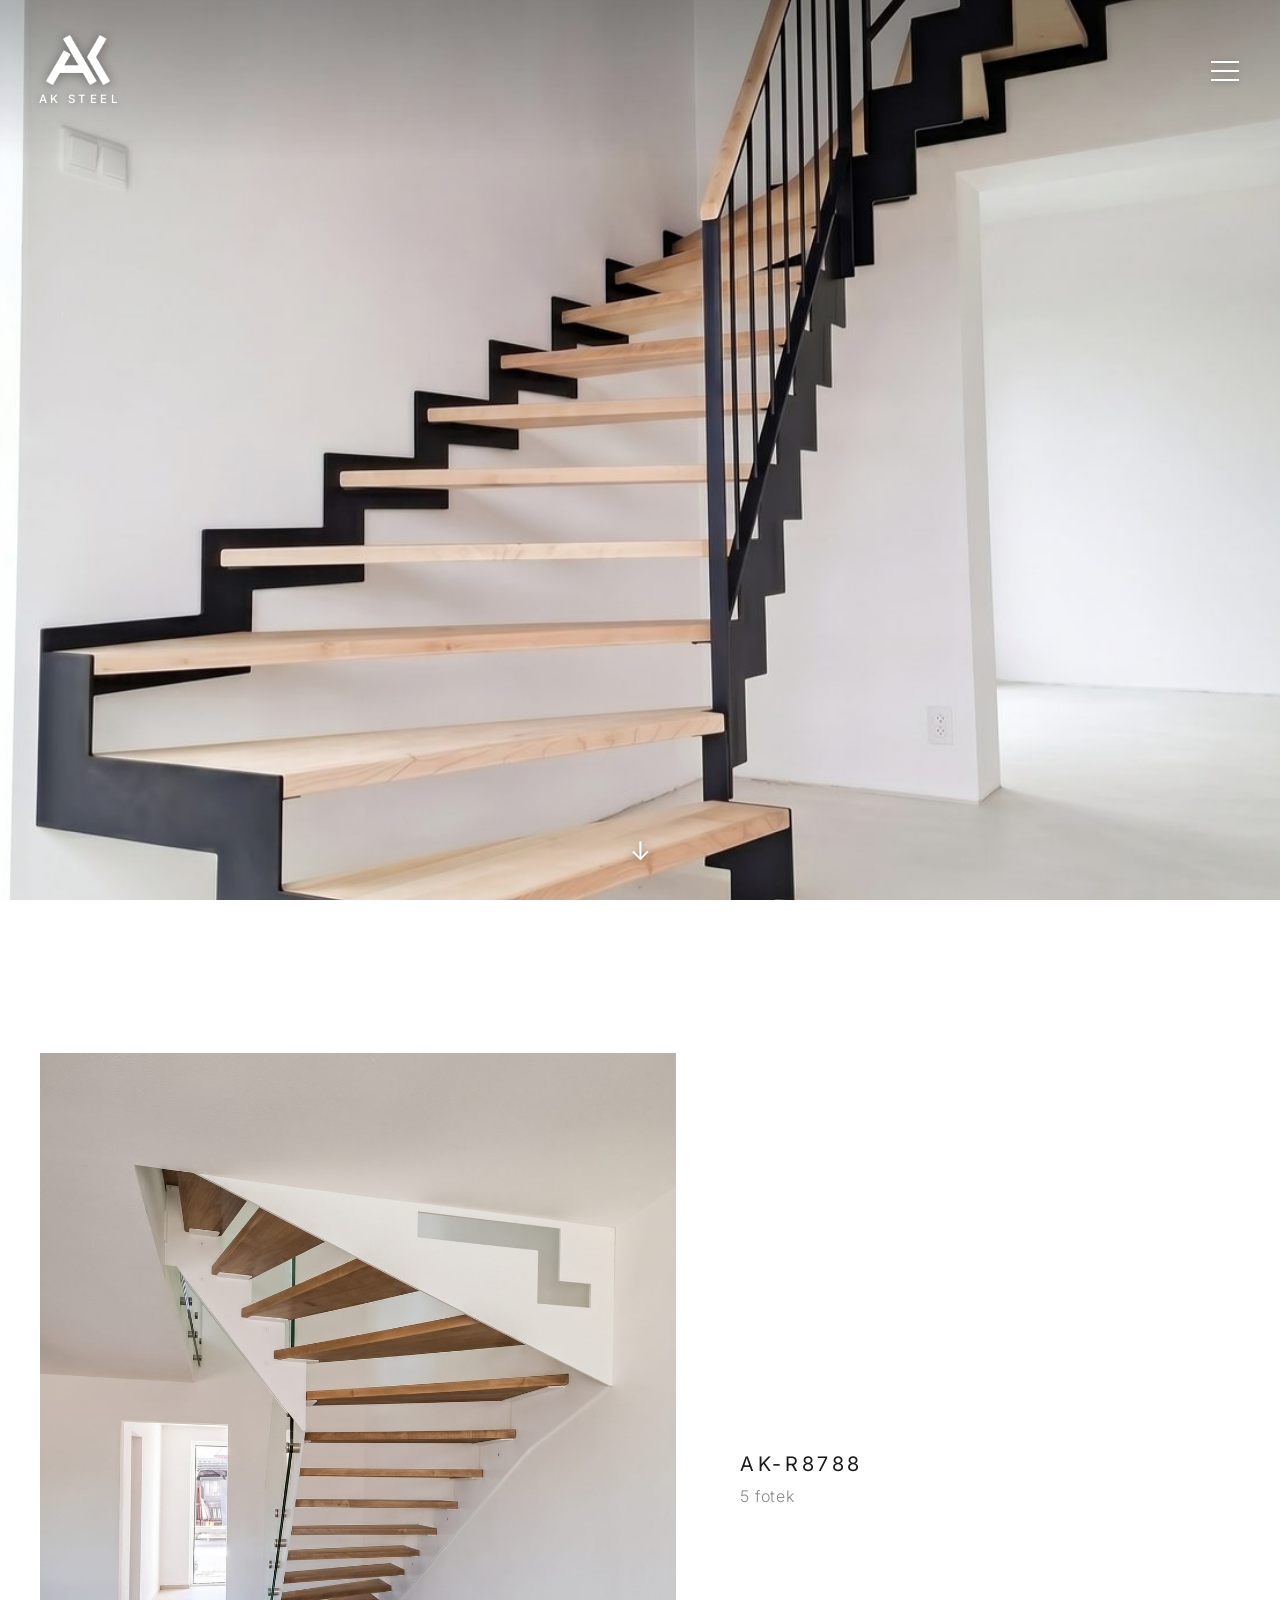
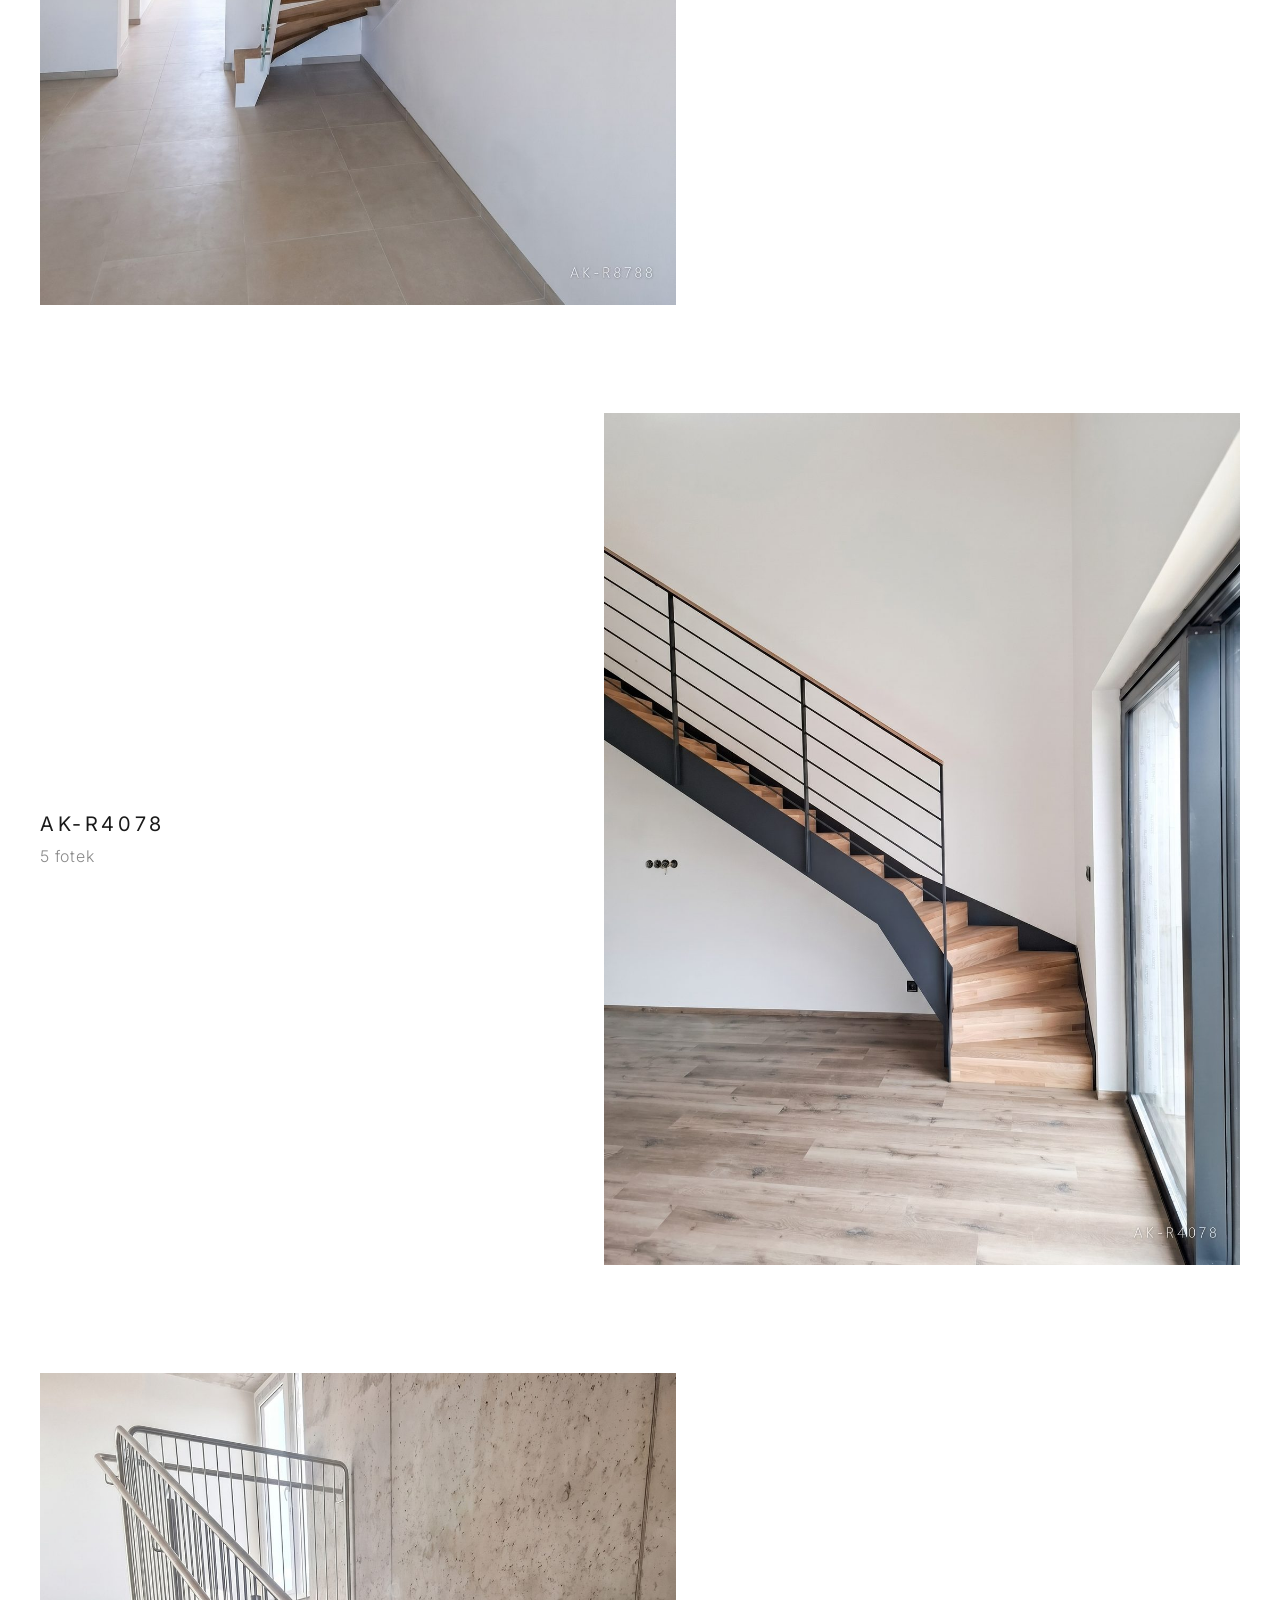
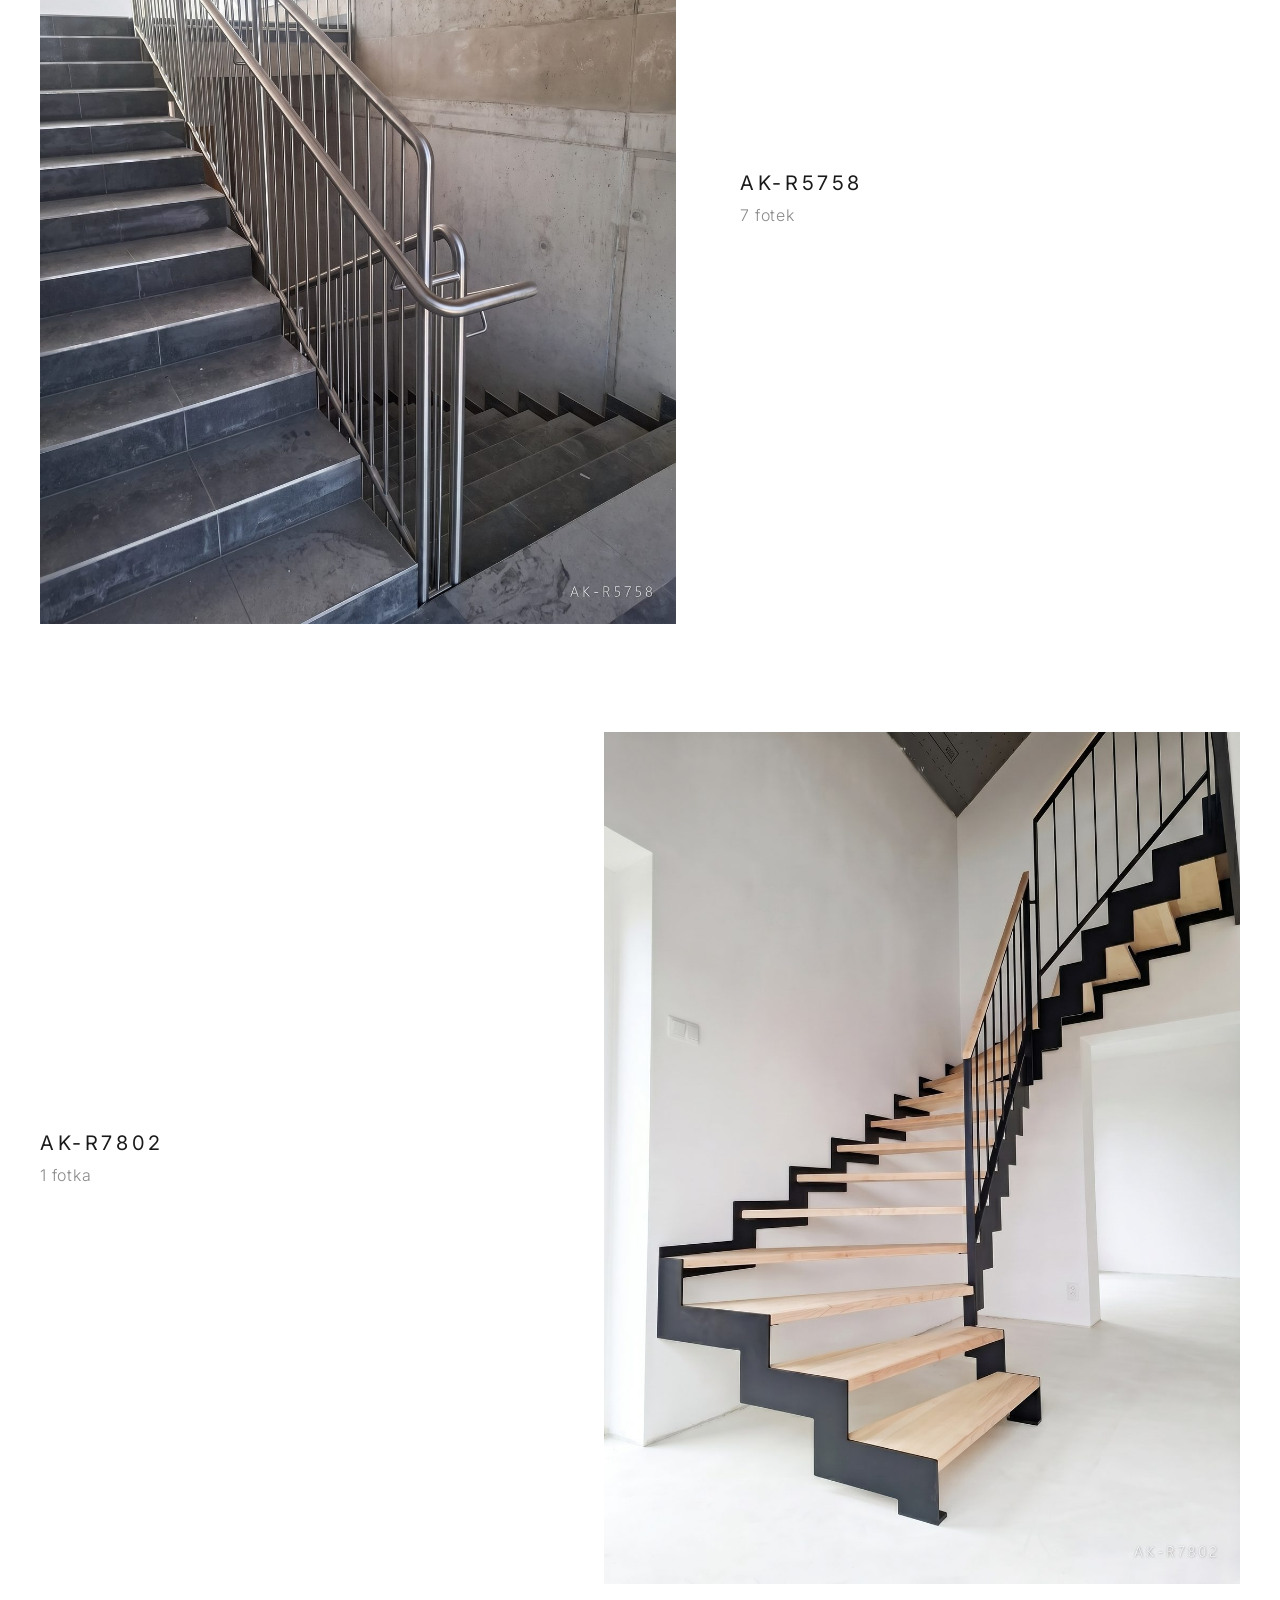
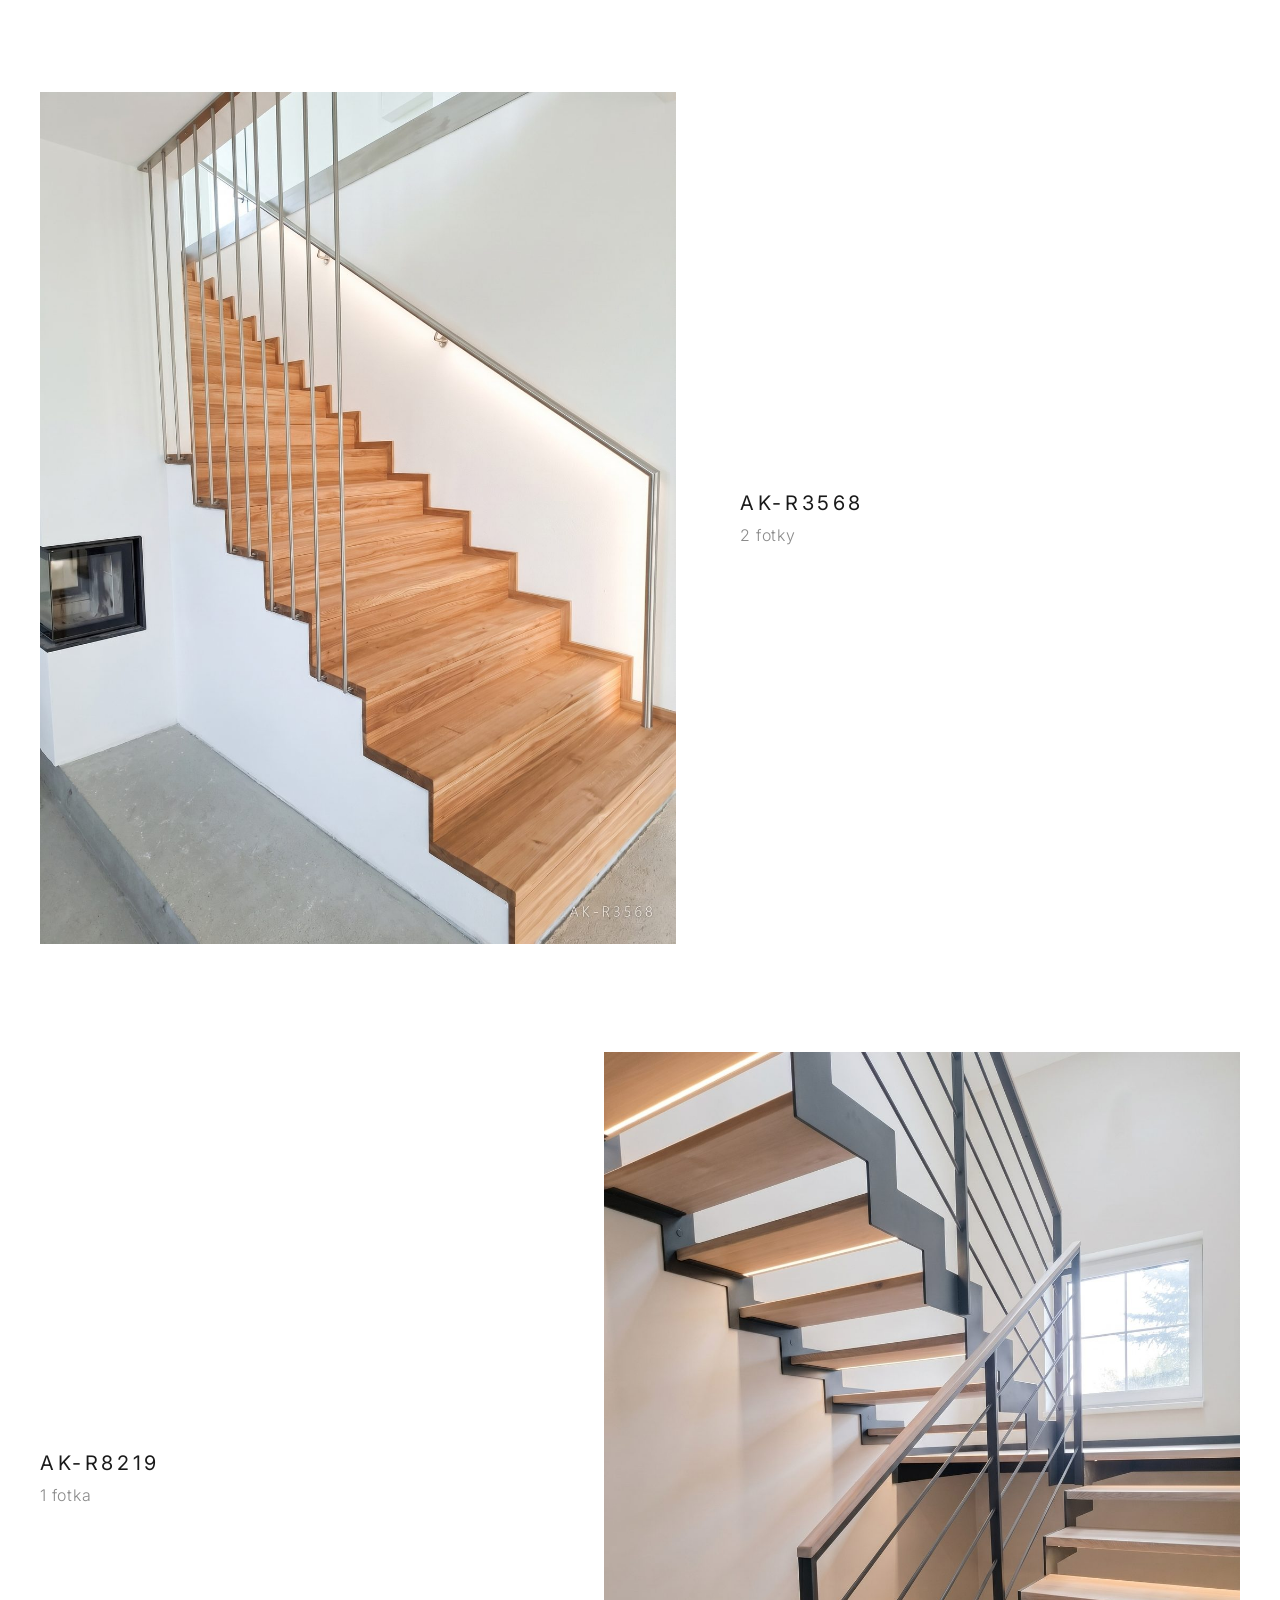
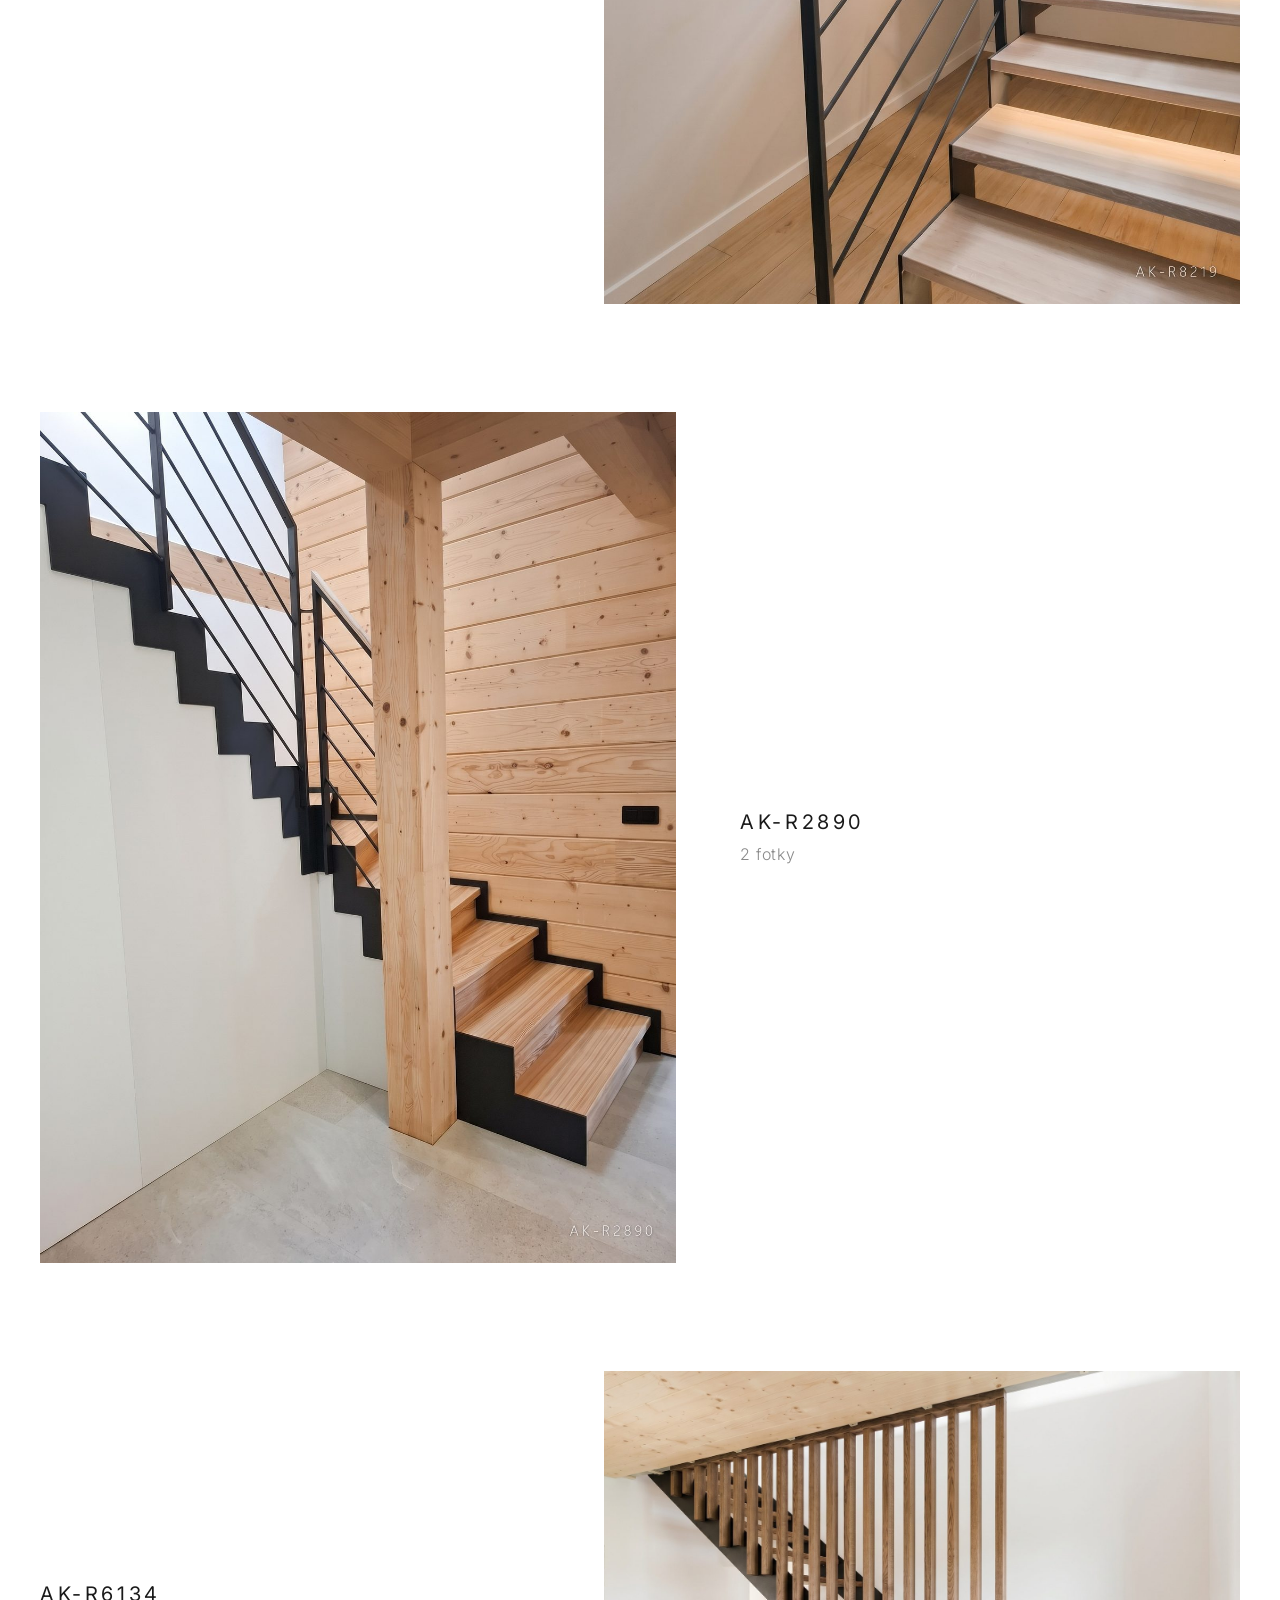
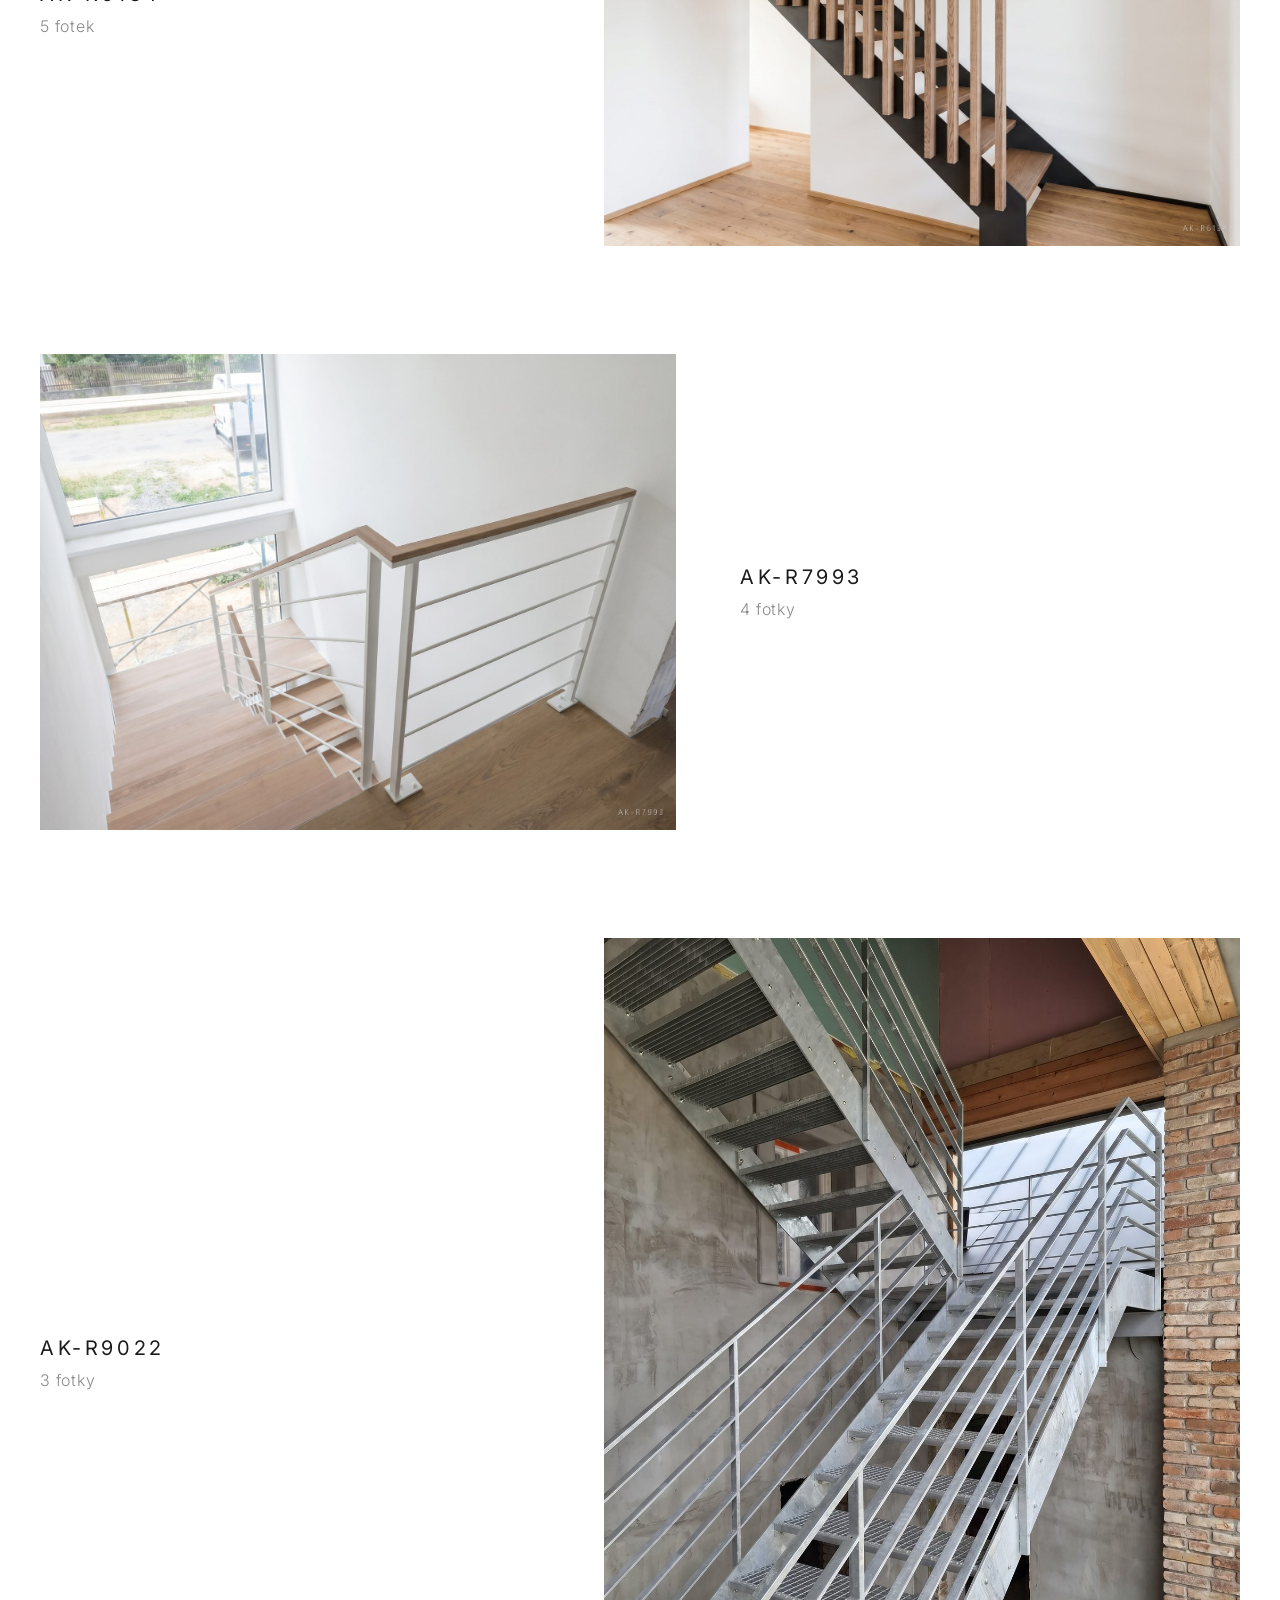
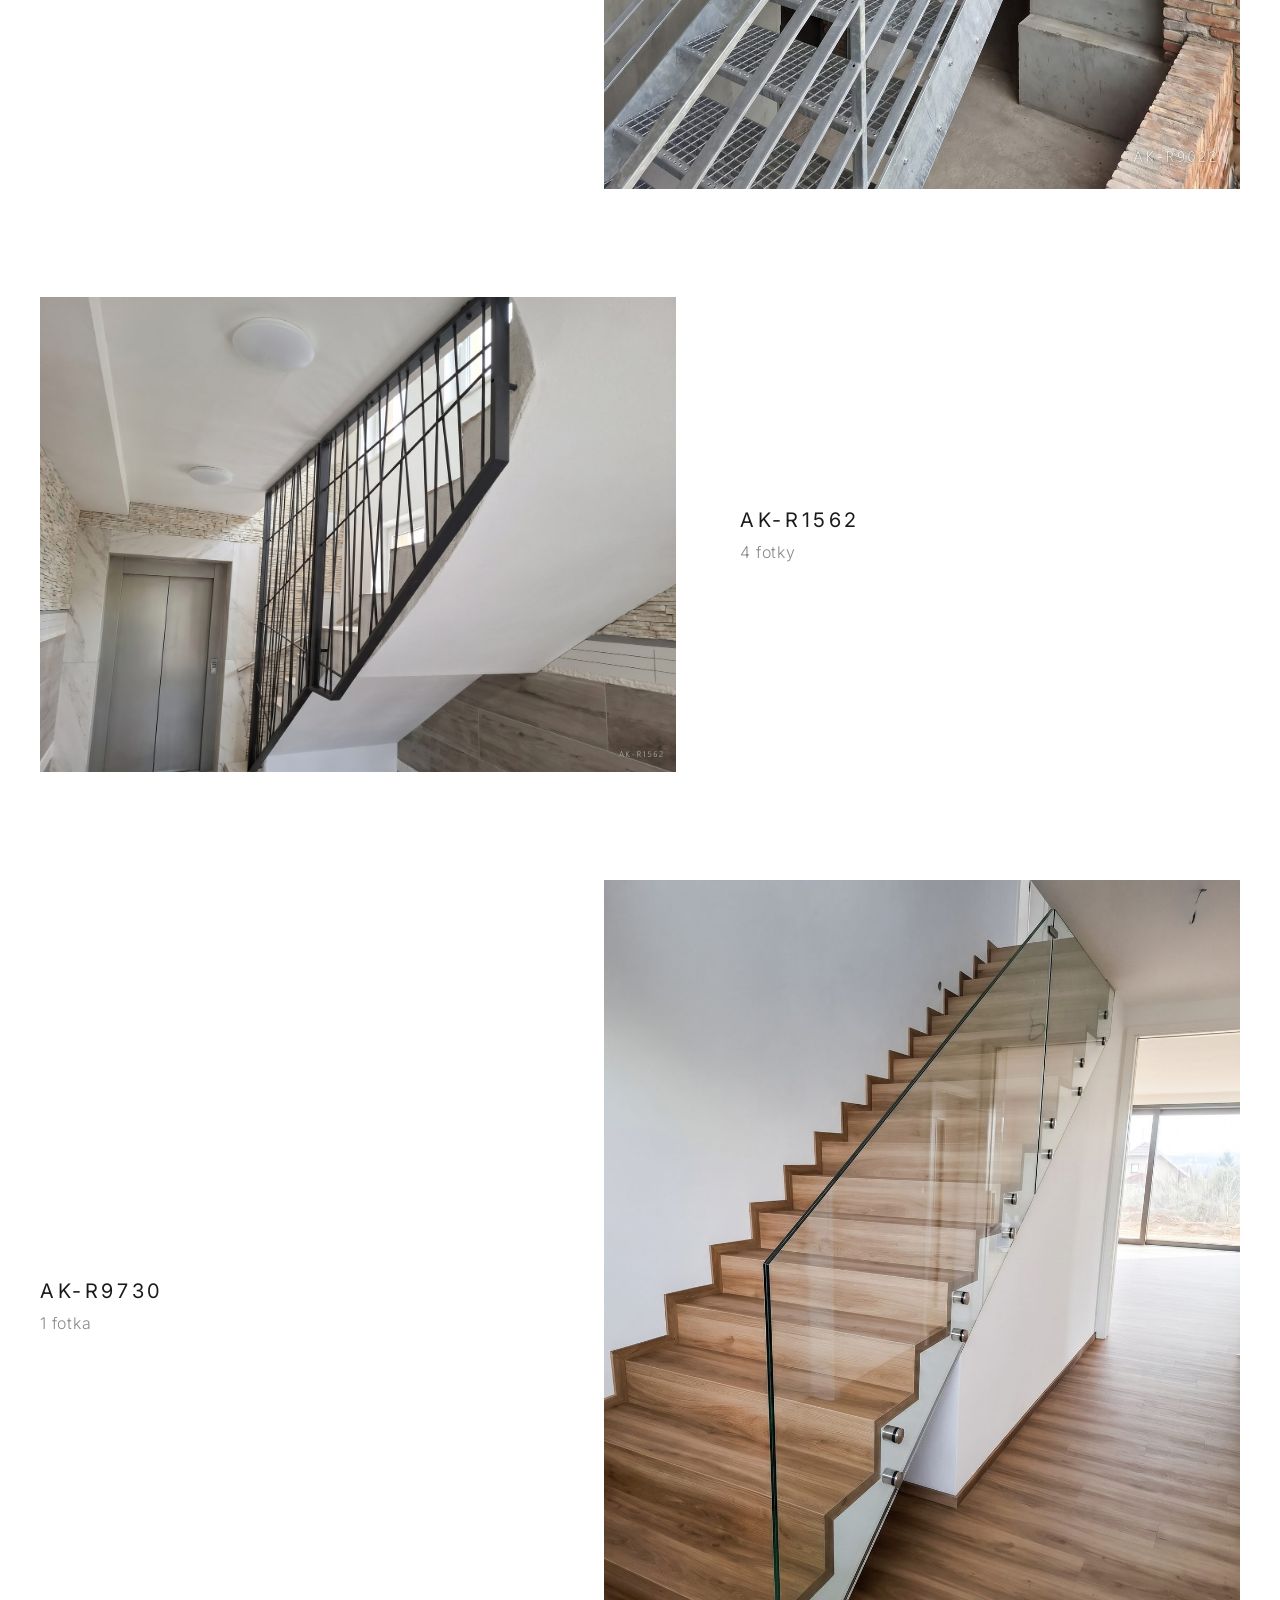
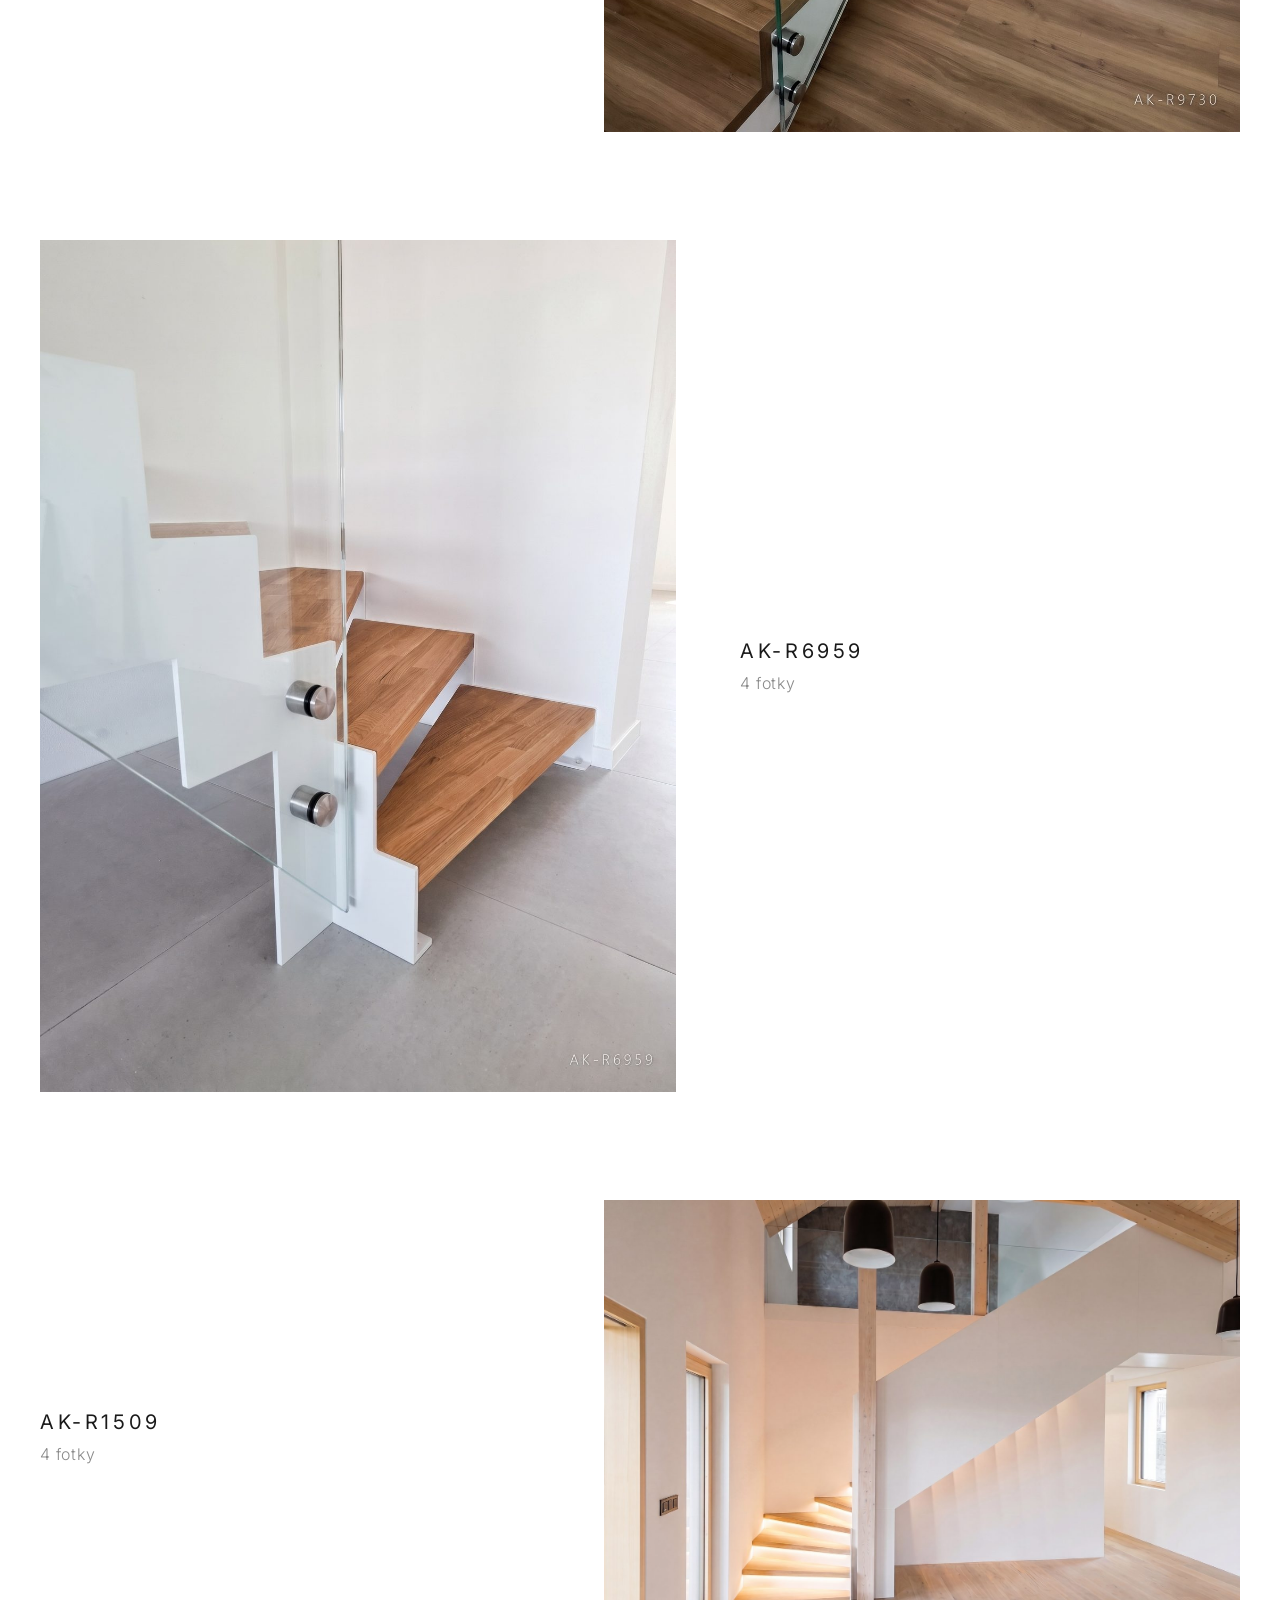
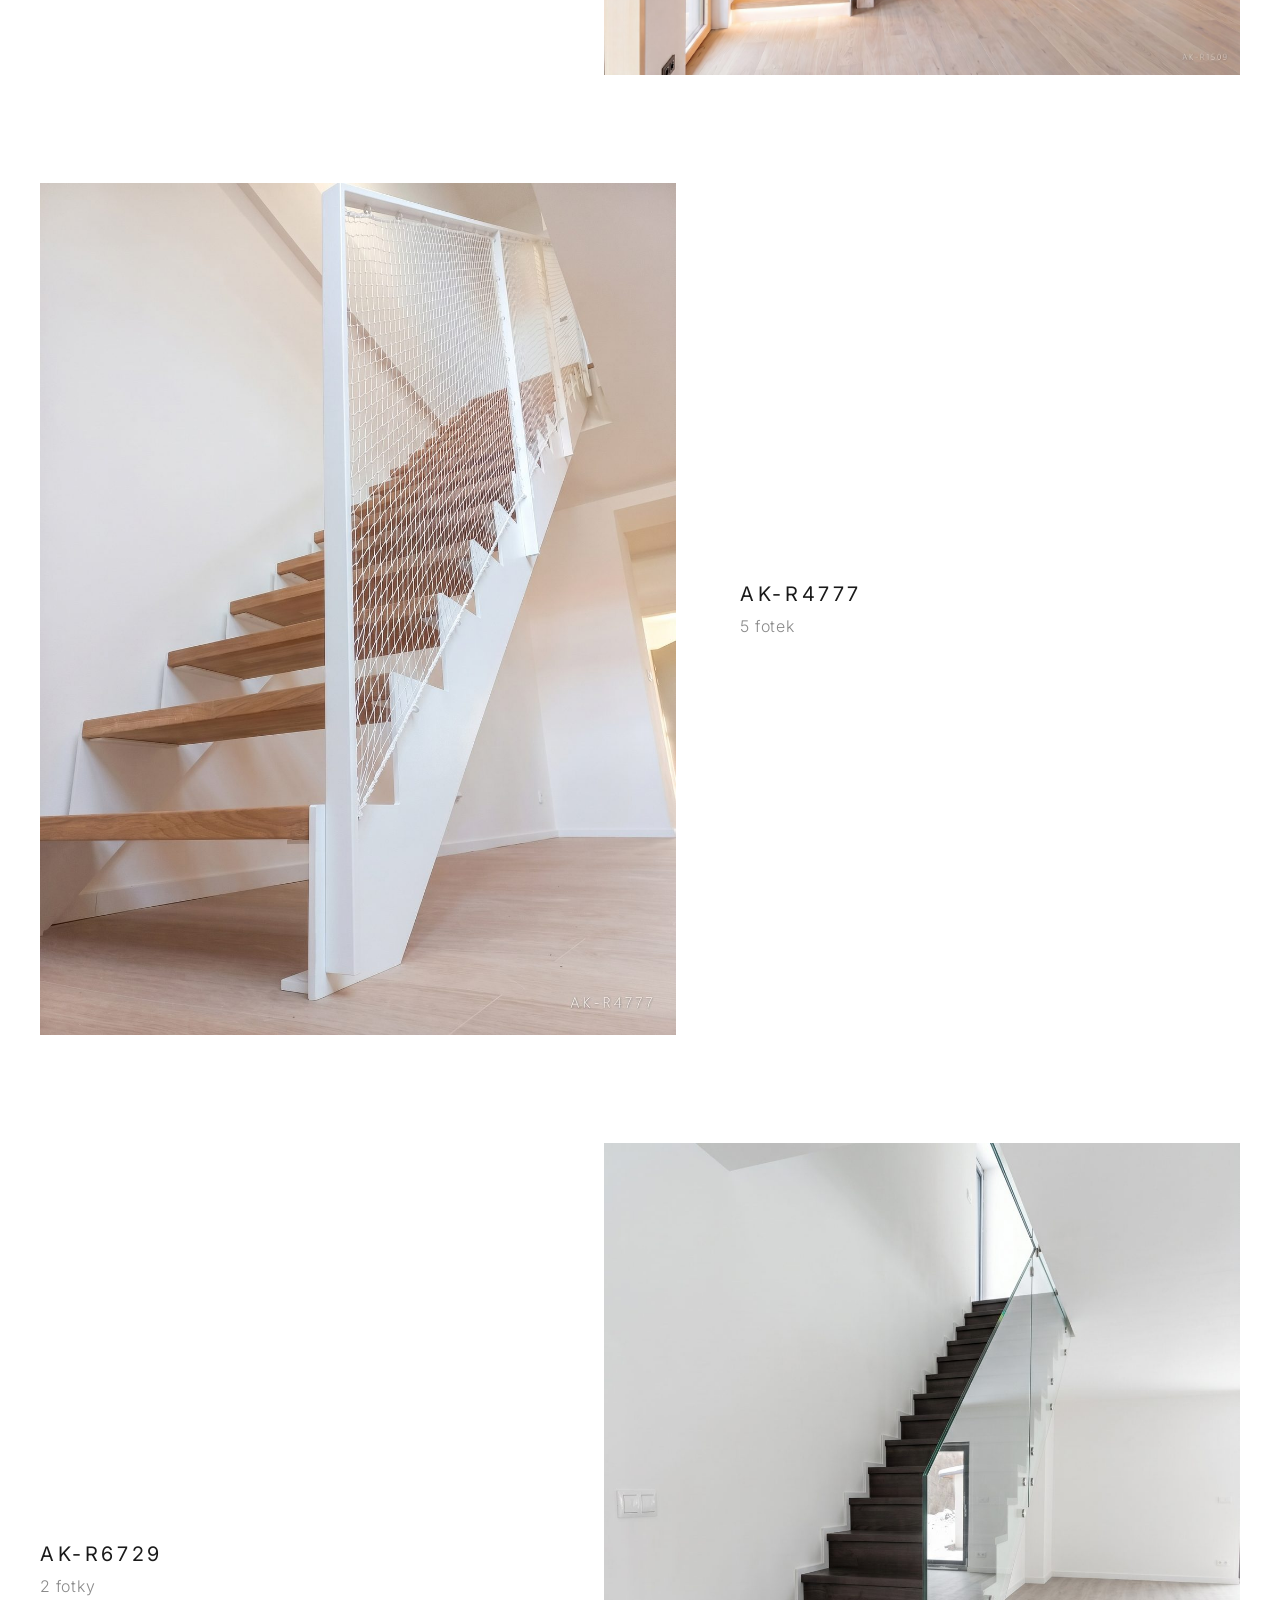
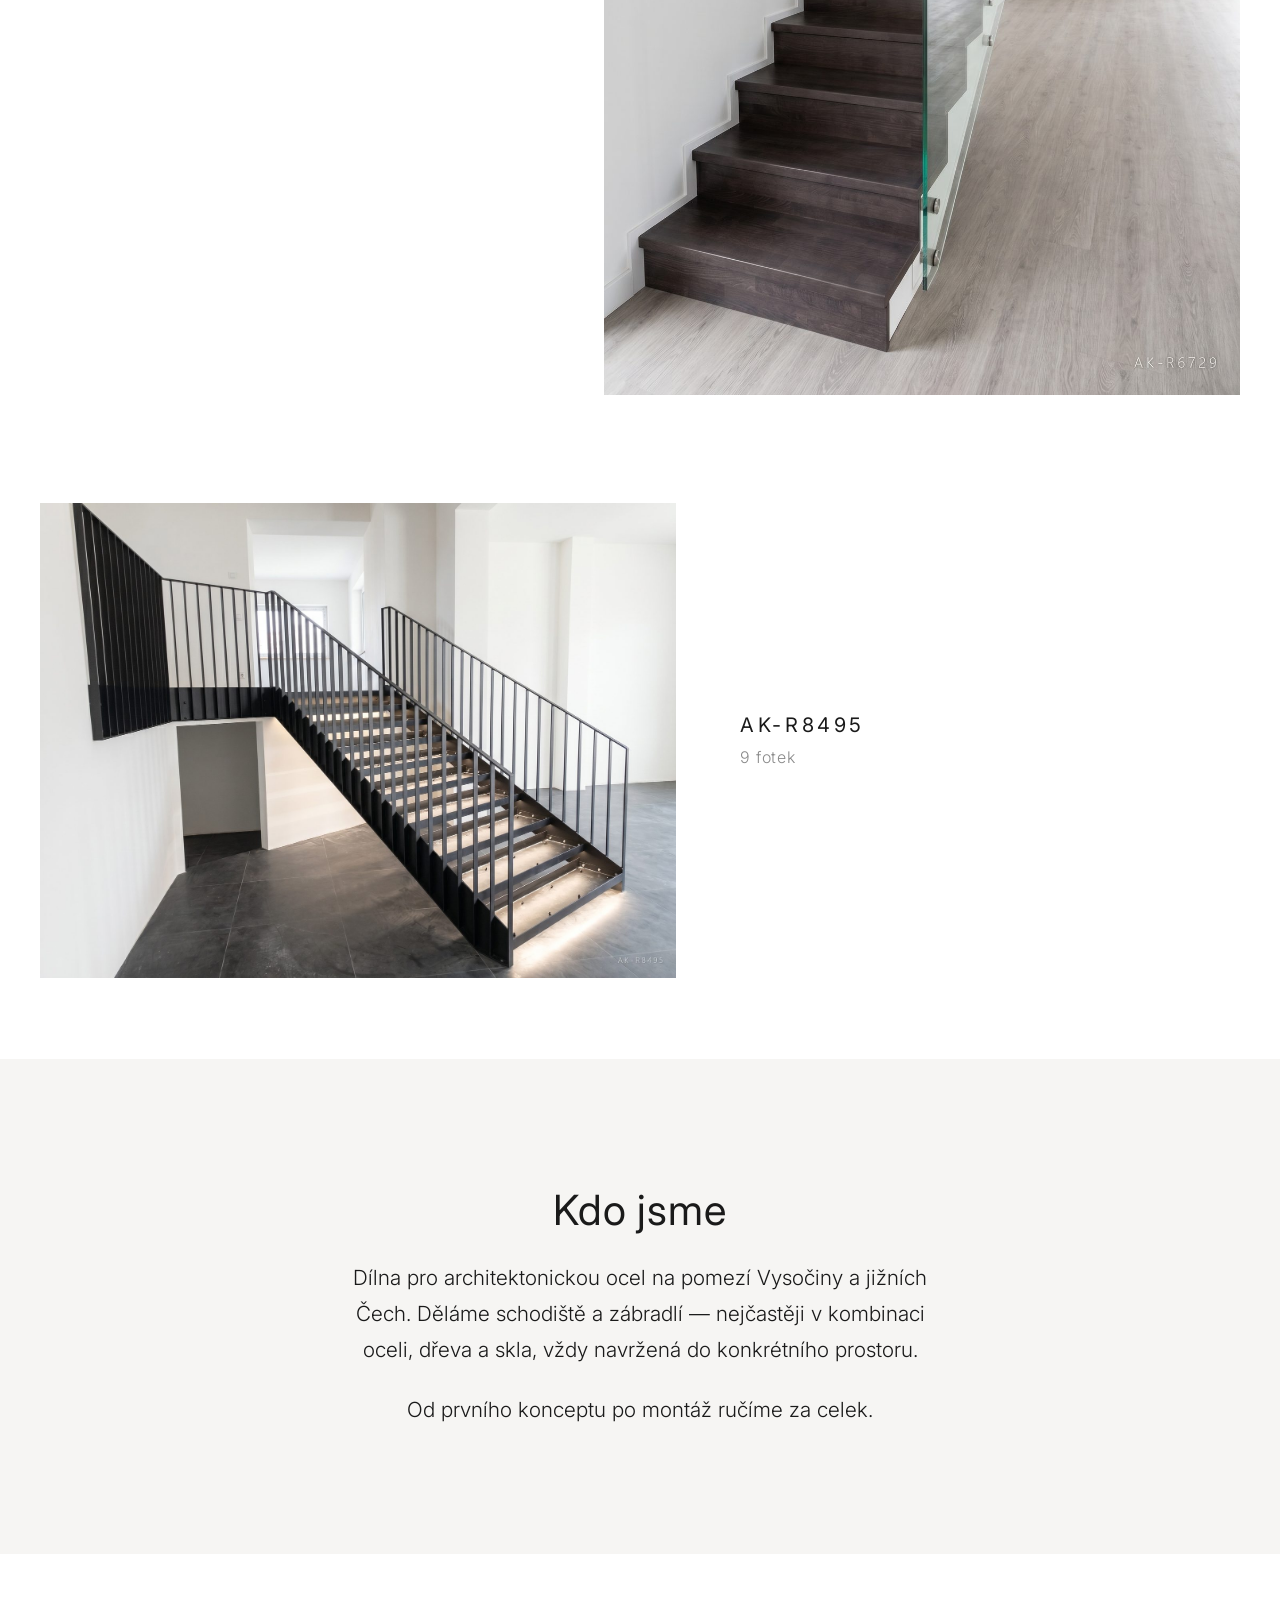
==== index.html @ a0374aab "Dotace: povinna publicita EU (plakat + PDF) v paticce" ====
<!doctype html>
<html lang="cs">
<head>
  <meta charset="utf-8">
  <meta name="viewport" content="width=device-width, initial-scale=1">
  <title>AK Steel — výroba schodišť a zábradlí na míru</title>
  <meta name="description" content="AK Steel — zakázková kovovýroba. Ocelová schodiště a zábradlí na míru. Návrh, výroba, montáž.">
  <link rel="icon" type="image/png" sizes="32x32" href="images/favicon-32.png?v=1">
  <link rel="icon" type="image/png" sizes="16x16" href="images/favicon-16.png?v=1">
  <link rel="apple-touch-icon" href="images/apple-touch-icon.png?v=1">
  <link rel="preconnect" href="https://fonts.googleapis.com">
  <link rel="preconnect" href="https://fonts.gstatic.com" crossorigin>
  <link href="https://fonts.googleapis.com/css2?family=Inter:wght@300;400;500&display=swap" rel="stylesheet">
  <link rel="stylesheet" href="css/style.css?v=22">
</head>
<body>

  <header class="topbar">
    <a class="wordmark" href="/" aria-label="AK Steel — domů">
      <img class="wordmark__img" src="images/logo-ak.png?v=1" alt="">
      <span class="wordmark__text">AK STEEL</span>
    </a>
    <button class="menu-toggle" id="menu-toggle" aria-label="Otevřít menu"
            aria-expanded="false" aria-controls="menu">
      <span></span><span></span><span></span>
    </button>
  </header>

  <div class="menu" id="menu" aria-hidden="true">
    <nav class="menu__panel" aria-label="Hlavní menu">
      <button class="menu__close" id="menu-close" aria-label="Zavřít menu">&times;</button>
      <ul class="menu__list">
        <li><a href="#projekty">Projekty</a></li>
        <li><a href="#kdo-jsme">Kdo jsme</a></li>
        <li><a href="#proces">Proces</a></li>
        <li><a href="#kontakt">Kontakt</a></li>
      </ul>
      <div class="menu__contact">
        <a href="tel:+420727875506">+420&nbsp;727&nbsp;875&nbsp;506</a>
        <a href="mailto:kudrnac@aksteel.cz">kudrnac@aksteel.cz</a>
      </div>
    </nav>
  </div>

  <section class="hero" id="hero">
    <img class="hero__img" id="hero-a"
         src="images/web/AK-R8495_01.jpg"
         alt="Ocelové schodiště na míru — realizace AK Steel">
    <img class="hero__img hero__img--top" id="hero-b" alt="" aria-hidden="true">
    <a class="hero__scroll" href="#projekty" aria-label="Posunout dolů">
      <span aria-hidden="true">&darr;</span>
    </a>
  </section>

  <section class="work" id="projekty">
    <div class="projekty" id="projekty-list"></div>
  </section>

  <section class="about" id="kdo-jsme">
    <h2 class="section-title">Kdo jsme</h2>
    <div class="about__text">
      <p>Dílna pro architektonickou ocel na pomezí Vysočiny a&nbsp;jižních Čech. Děláme schodiště a&nbsp;zábradlí — nejčastěji v kombinaci oceli, dřeva a&nbsp;skla, vždy navržená do konkrétního prostoru.</p>
      <p>Od prvního konceptu po montáž ručíme za celek.</p>
    </div>
  </section>

  <section class="proces" id="proces">
    <h2 class="section-title">Proces</h2>
    <p class="proces__intro">Každé schodiště vzniká do jiného prostoru. Od prvního setkání po hotovou montáž pokaždé jinak, vždy stejně poctivě.</p>
    <ol class="proces__steps">
      <li class="step">
        <span class="step__num">1</span>
        <div class="step__body">
          <h3 class="step__title">Konzultace</h3>
          <p class="step__text">Pošlete nám podklady — fotky prostoru, zaměření, svou představu. Probereme, co od schodiště očekáváte: někdy řešíme tvar i to, jak má v místě působit od úplného začátku, jindy přijdete s vlastním návrhem a hledáme, jak ho nejlépe realizovat. Domluvíme se e-mailem, telefonem i osobně — podle toho, co zakázka potřebuje.</p>
        </div>
      </li>
      <li class="step">
        <span class="step__num">2</span>
        <div class="step__body">
          <h3 class="step__title">Zaměření</h3>
          <p class="step__text">Prostor přesně zaměříme ve 3D — skutečnou geometrii do posledního milimetru. Schodiště pak sedne na první dobrou, bez dolaďování na stavbě.</p>
        </div>
      </li>
      <li class="step">
        <span class="step__num">3</span>
        <div class="step__body">
          <h3 class="step__title">Návrh k odsouhlasení</h3>
          <p class="step__text">Připravíme koncept a vizualizaci pro váš prostor. Schodiště uvidíte dřív, než cokoli vznikne — a odsouhlasíte si ho, než se začne vyrábět.</p>
        </div>
      </li>
      <li class="step">
        <span class="step__num">4</span>
        <div class="step__body">
          <h3 class="step__title">Výroba</h3>
          <p class="step__text">Konstrukci vyrábíme my; díly a materiály, které to vyžadují — dřevo, sklo, komponenty — pořizujeme od prověřených partnerů. Z čeho se schodiště skládá, řídíme do posledního dílu.</p>
        </div>
      </li>
      <li class="step">
        <span class="step__num">5</span>
        <div class="step__body">
          <h3 class="step__title">Montáž</h3>
          <p class="step__text">Hotové dílo osadíme u vás na stavbě. Co jsme navrhli a vyrobili, sami i postavíme na místo.</p>
        </div>
      </li>
    </ol>
  </section>

  <section class="contact-section" id="kontakt">
    <h2 class="section-title">Kontakt</h2>
    <div class="contact-section__people">
      <div class="contact-person">
        <span class="contact-person__name">Petr Kudrnáč</span>
        <a href="tel:+420727875506">+420&nbsp;727&nbsp;875&nbsp;506</a>
        <a href="mailto:kudrnac@aksteel.cz">kudrnac@aksteel.cz</a>
      </div>
      <div class="contact-person">
        <span class="contact-person__name">Jiří Anděl</span>
        <a href="tel:+420603586554">+420&nbsp;603&nbsp;586&nbsp;554</a>
        <a href="mailto:andel@aksteel.cz">andel@aksteel.cz</a>
      </div>
    </div>
  </section>

  <section class="dotace" aria-label="Dotace Evropské unie">
    <a class="dotace__link" href="dotace/dotace-plakat.pdf" target="_blank" rel="noopener">
      <img class="dotace__img" src="images/dotace-plakat.png?v=1"
           alt="Projekt „Investice do rozvoje podnikání firmy v kovovýrobě“ je spolufinancován Evropskou unií. Výsledkem je pořízení nového užitkového vozidla a vybavení dílny.">
    </a>
  </section>

  <footer class="footer">
    <img class="footer__logo" src="images/logo-full.png?v=1" alt="AK Steel s.r.o.">
    <p class="footer__legal">
      AK Steel s.r.o. &middot; Pálovice 68, 675 31 Pálovice &middot; IČO 21360928 &middot; DIČ CZ21360928<br>
      Zapsáno v obchodním rejstříku u Krajského soudu v Brně, sp.&nbsp;zn. C&nbsp;138559
    </p>
  </footer>

  <script src="js/hero-images.js?v=3"></script>
  <script src="js/hero.js?v=7"></script>
  <script src="js/projekty-data.js?v=2"></script>
  <script src="js/projekty.js?v=7"></script>
  <script src="js/lightbox.js?v=3"></script>
  <script src="js/menu.js?v=3"></script>
</body>
</html>
---- css/style.css ----
/* AK Steel — web. Světlý architektonický minimalismus. */

:root {
  --bg: #ffffff;
  --bg-soft: #f6f5f3;
  --text: #1a1a1a;
  --text-muted: #8a8a8a;
  --over: #ffffff;            /* text přes fotku */
  --space: clamp(1.1rem, 3vw, 2.2rem);
}

* { margin: 0; padding: 0; box-sizing: border-box; }

html { scroll-behavior: smooth; }

body {
  font-family: "Inter", system-ui, -apple-system, "Segoe UI", sans-serif;
  font-weight: 400;
  color: var(--text);
  background: var(--bg);
  -webkit-font-smoothing: antialiased;
}

a { color: inherit; text-decoration: none; }

/* --- Horní lišta (přes hero) --- */
.topbar {
  position: absolute;
  top: 0; left: 0; right: 0;
  z-index: 2;
  display: flex;
  align-items: center;
  justify-content: space-between;
  padding: var(--space);
  color: var(--over);
}

/* jemný ztmavovací přechod nahoře, ať je lišta čitelná na světlé i tmavé fotce */
.topbar::before {
  content: "";
  position: absolute;
  inset: 0;
  height: 160px;
  background: linear-gradient(to bottom, rgba(0,0,0,0.28), rgba(0,0,0,0));
  pointer-events: none;
  z-index: -1;
}

.wordmark {
  display: inline-flex;
  flex-direction: column;
  align-items: center;
  gap: 0.45em;
  text-align: center;
}
.wordmark__img {
  height: clamp(34px, 4.4vw, 50px);
  width: auto;
  display: block;
  filter: drop-shadow(0 1px 6px rgba(0,0,0,0.4));
}
.wordmark__text {
  font-weight: 500;
  font-size: clamp(0.55rem, 1.5vw, 0.72rem);
  letter-spacing: 0.3em;
  padding-left: 0.3em;          /* opticky vyrovná letter-spacing vpravo */
  color: var(--over);
  text-shadow: 0 1px 8px rgba(0,0,0,0.35);
}

.contact {
  font-weight: 300;
  font-size: clamp(0.85rem, 1.8vw, 1rem);
  letter-spacing: 0.04em;
  text-shadow: 0 1px 8px rgba(0,0,0,0.35);
  transition: opacity 0.2s ease;
}
.contact:hover { opacity: 0.7; }

/* --- Hero --- */
.hero {
  position: relative;
  width: 100%;
  height: 100svh;
  min-height: 520px;
  overflow: hidden;
  background: var(--bg-soft);
}

.hero__img {
  position: absolute;
  inset: 0;
  width: 100%;
  height: 100%;
  object-fit: cover;       /* vždy vyplní, nikdy pruhy; ořez = detail */
  object-position: center;
  display: block;
}

/* horní vrstva pro plynulé prolnutí (crossfade) */
.hero__img--top { opacity: 0; z-index: 1; }

/* Klasický Ken Burns: pomalý zoom + drift jedním směrem, per fotka.
   Restart animace řeší hero.js při každé nové fotce. Zoom drží rezervu,
   takže drift nikdy neodkryje okraj - fotka pořád vyplňuje celý prostor. */
@keyframes heroZoom {
  from { transform: scale(1) translate(0, 0); }
  to   { transform: scale(1.08) translate(-2%, -1.5%); }
}
.hero__img--zoom { animation: heroZoom 21s ease-out forwards; }
@media (prefers-reduced-motion: reduce) {
  .hero__img--zoom { animation: none; }
}

.hero__scroll {
  position: absolute;
  left: 50%;
  bottom: clamp(1.2rem, 4vh, 2.4rem);
  transform: translateX(-50%);
  z-index: 2;
  color: var(--over);
  font-size: 1.6rem;
  line-height: 1;
  text-shadow: 0 1px 10px rgba(0,0,0,0.4);
  animation: nudge 2.4s ease-in-out infinite;
}
@keyframes nudge {
  0%, 100% { transform: translate(-50%, 0); }
  50%      { transform: translate(-50%, 7px); }
}
@media (prefers-reduced-motion: reduce) {
  .hero__scroll { animation: none; }
  html { scroll-behavior: auto; }
}

/* --- Sekce pod hero (zatím placeholder pro proud realizací) --- */
.work {
  padding: clamp(3rem, 9vh, 6rem) var(--space);
}

.work__lead {
  font-weight: 300;
  font-size: clamp(1.3rem, 4vw, 2.4rem);
  letter-spacing: 0.01em;
  color: var(--text);
  text-align: center;
}

/* --- Proud projektů: editorální alternující layout (fotka + prostor) --- */
.projekty {
  width: 100%;
  max-width: 1200px;
  margin: clamp(3rem, 8vh, 6rem) auto 0;
  display: flex;
  flex-direction: column;
  gap: clamp(4rem, 12vh, 9rem);
}
.projekt {
  display: flex;
  align-items: center;
  gap: clamp(2rem, 5vw, 5rem);
  cursor: pointer;
}
.projekt:nth-child(even) { flex-direction: row-reverse; }
.projekt__media {
  flex: 1 1 56%;
  position: relative;
  margin: 0;
  overflow: hidden;
}
.projekt__media img {
  width: 100%;
  display: block;
  background: var(--bg-soft);
  transition: transform 0.6s ease;
}
.projekt:hover .projekt__media img { transform: scale(1.03); }
.projekt__info { flex: 1 1 44%; }
.projekt__index {
  font-weight: 400;
  font-size: clamp(1rem, 2vw, 1.25rem);
  letter-spacing: 0.18em;
  color: var(--text);
  margin-bottom: 0.5em;
}
.projekt__meta {
  font-weight: 300;
  font-size: clamp(0.85rem, 1.8vw, 1rem);
  letter-spacing: 0.05em;
  color: var(--text-muted);
}
@media (max-width: 760px) {
  .projekt,
  .projekt:nth-child(even) {
    flex-direction: column;
    align-items: stretch;
    gap: 1rem;
  }
  .projekt__media,
  .projekt__info { flex-basis: auto; }
}

/* --- Lightbox (zvětšení fotky + listování v projektu) --- */
.lightbox {
  position: fixed;
  inset: 0;
  z-index: 20;
  background: rgba(15, 15, 15, 0.93);
  display: flex;
  align-items: center;
  justify-content: center;
  opacity: 0;
  visibility: hidden;
  transition: opacity 0.3s ease, visibility 0.3s;
}
.lightbox.open { opacity: 1; visibility: visible; }
.lightbox__img {
  max-width: 92vw;
  max-height: 88vh;
  object-fit: contain;
  display: block;
}
.lightbox__close {
  position: absolute;
  top: 0.8rem;
  right: 1.2rem;
  background: none;
  border: 0;
  color: #fff;
  font-size: 2.4rem;
  line-height: 1;
  cursor: pointer;
}
.lightbox__nav {
  position: absolute;
  top: 50%;
  transform: translateY(-50%);
  background: none;
  border: 0;
  color: #fff;
  font-size: 3rem;
  line-height: 1;
  cursor: pointer;
  padding: 0.5rem 1rem;
  opacity: 0.75;
  transition: opacity 0.2s ease;
}
.lightbox__nav:hover { opacity: 1; }
.lightbox__prev { left: 0.3rem; }
.lightbox__next { right: 0.3rem; }
.lightbox__counter {
  position: absolute;
  bottom: 1rem;
  left: 50%;
  transform: translateX(-50%);
  color: #fff;
  font-size: 0.85rem;
  letter-spacing: 0.12em;
  opacity: 0.8;
}

/* --- Hamburger --- */
.menu-toggle {
  position: relative;
  z-index: 3;
  width: 34px;
  height: 28px;
  display: inline-flex;
  flex-direction: column;
  justify-content: center;
  gap: 7px;
  padding: 0;
  background: none;
  border: 0;
  cursor: pointer;
}
.menu-toggle span {
  display: block;
  width: 28px;
  height: 2px;
  background: var(--over);
  box-shadow: 0 1px 6px rgba(0,0,0,0.35);
}

/* --- Menu (boční panel zprava) --- */
.menu {
  position: fixed;
  inset: 0;
  z-index: 10;
  background: rgba(15, 15, 15, 0.45);
  opacity: 0;
  visibility: hidden;
  transition: opacity 0.35s ease, visibility 0.35s;
}
.menu.open { opacity: 1; visibility: visible; }
.menu__panel {
  position: absolute;
  top: 0;
  right: 0;
  height: 100%;
  width: clamp(260px, 78vw, 320px);
  background: var(--bg-soft);
  display: flex;
  flex-direction: column;
  padding: clamp(1.6rem, 5vw, 2.4rem);
  transform: translateX(100%);
  transition: transform 0.4s cubic-bezier(0.4, 0, 0.2, 1);
  overflow-y: auto;
}
.menu.open .menu__panel { transform: translateX(0); }
.menu__close {
  align-self: flex-end;
  background: none;
  border: 0;
  cursor: pointer;
  font-size: 2rem;
  line-height: 1;
  color: var(--text);
}
.menu__list { list-style: none; margin-top: clamp(1.5rem, 7vh, 3.5rem); }
.menu__list li { margin: 0.75em 0; }
.menu__list a {
  text-transform: uppercase;
  font-weight: 400;
  font-size: clamp(0.9rem, 2.5vw, 1.05rem);
  letter-spacing: 0.16em;
  color: var(--text);
  transition: opacity 0.2s ease;
}
.menu__list a:hover { opacity: 0.5; }
.menu__contact {
  margin-top: auto;
  padding-top: 2rem;
  display: flex;
  flex-direction: column;
  gap: 0.4em;
  font-weight: 300;
  font-size: 0.95rem;
  letter-spacing: 0.03em;
  color: var(--text-muted);
}
.menu__contact a { transition: color 0.2s ease; }
.menu__contact a:hover { color: var(--text); }

body.menu-open { overflow: hidden; }

/* --- Sekce: Řemeslo / Kontakt --- */
.section-title {
  font-weight: 400;
  font-size: clamp(1.6rem, 5vw, 2.6rem);
  letter-spacing: 0.02em;
  margin-bottom: 0.6em;
}
.about,
.contact-section {
  padding: clamp(4rem, 14vh, 9rem) var(--space);
  display: flex;
  flex-direction: column;
  align-items: center;
  text-align: center;
}
.about { background: var(--bg-soft); }
.about__text {
  font-weight: 300;
  font-size: clamp(1.05rem, 2.4vw, 1.3rem);
  color: var(--text);
  max-width: 46ch;
  line-height: 1.75;
}
.about__text p { margin: 0 0 1.1em; }
.about__text p:last-child { margin-bottom: 0; }

/* --- Proces (5 kroků) --- */
.proces {
  padding: clamp(4rem, 14vh, 9rem) var(--space);
  display: flex;
  flex-direction: column;
  align-items: center;
}
.proces__intro {
  font-weight: 300;
  font-size: clamp(1.1rem, 2.6vw, 1.5rem);
  line-height: 1.6;
  color: var(--text);
  max-width: 42ch;
  text-align: center;
  margin-bottom: clamp(2.5rem, 7vh, 5rem);
}
.proces__steps {
  list-style: none;
  width: 100%;
  max-width: 720px;
  display: flex;
  flex-direction: column;
  gap: clamp(2.2rem, 5vh, 3.5rem);
}
.step { display: flex; gap: clamp(1rem, 3vw, 2.2rem); }
.step__num {
  flex: 0 0 auto;
  min-width: 1.4em;
  font-weight: 300;
  font-size: clamp(1.4rem, 3.5vw, 2rem);
  line-height: 1.15;
  color: var(--text-muted);
}
.step__title {
  font-weight: 400;
  font-size: clamp(1.05rem, 2.4vw, 1.3rem);
  margin-bottom: 0.45em;
}
.step__text {
  font-weight: 300;
  font-size: clamp(0.95rem, 2vw, 1.05rem);
  line-height: 1.7;
  color: var(--text);
}
.contact-section__line {
  font-weight: 300;
  font-size: clamp(1.3rem, 4vw, 2.2rem);
  margin-bottom: 1.2em;
}
.contact-section__people {
  display: flex;
  flex-wrap: wrap;
  justify-content: center;
  gap: clamp(1.6rem, 8vw, 4.5rem);
}
.contact-person {
  display: flex;
  flex-direction: column;
  gap: 0.4em;
  font-weight: 300;
  font-size: clamp(1rem, 2.4vw, 1.2rem);
  letter-spacing: 0.03em;
  color: var(--text-muted);
}
.contact-person__name { color: var(--text); }
.contact-person a { transition: opacity 0.2s ease; }
.contact-person a:hover { opacity: 0.55; }

/* --- Patička --- */
.footer {
  background: var(--bg-soft);
  padding: clamp(2.5rem, 7vh, 4.5rem) var(--space);
  display: flex;
  flex-direction: column;
  align-items: center;
  gap: clamp(1.2rem, 3vh, 2rem);
  text-align: center;
}
.footer__logo {
  height: clamp(70px, 11vw, 110px);
  width: auto;
  display: block;
  opacity: 0.9;
}
.footer__legal {
  font-weight: 300;
  font-size: clamp(0.78rem, 1.6vw, 0.9rem);
  letter-spacing: 0.04em;
  line-height: 1.7;
  color: var(--text-muted);
  max-width: 60ch;
}

/* --- Dotace (povinná publicita EU) --- */
.dotace {
  padding: clamp(2.5rem, 7vh, 4.5rem) var(--space);
  display: flex;
  justify-content: center;
}
.dotace__img {
  width: 100%;
  max-width: 620px;
  height: auto;
  display: block;
  border: 1px solid #e8e6e1;
}
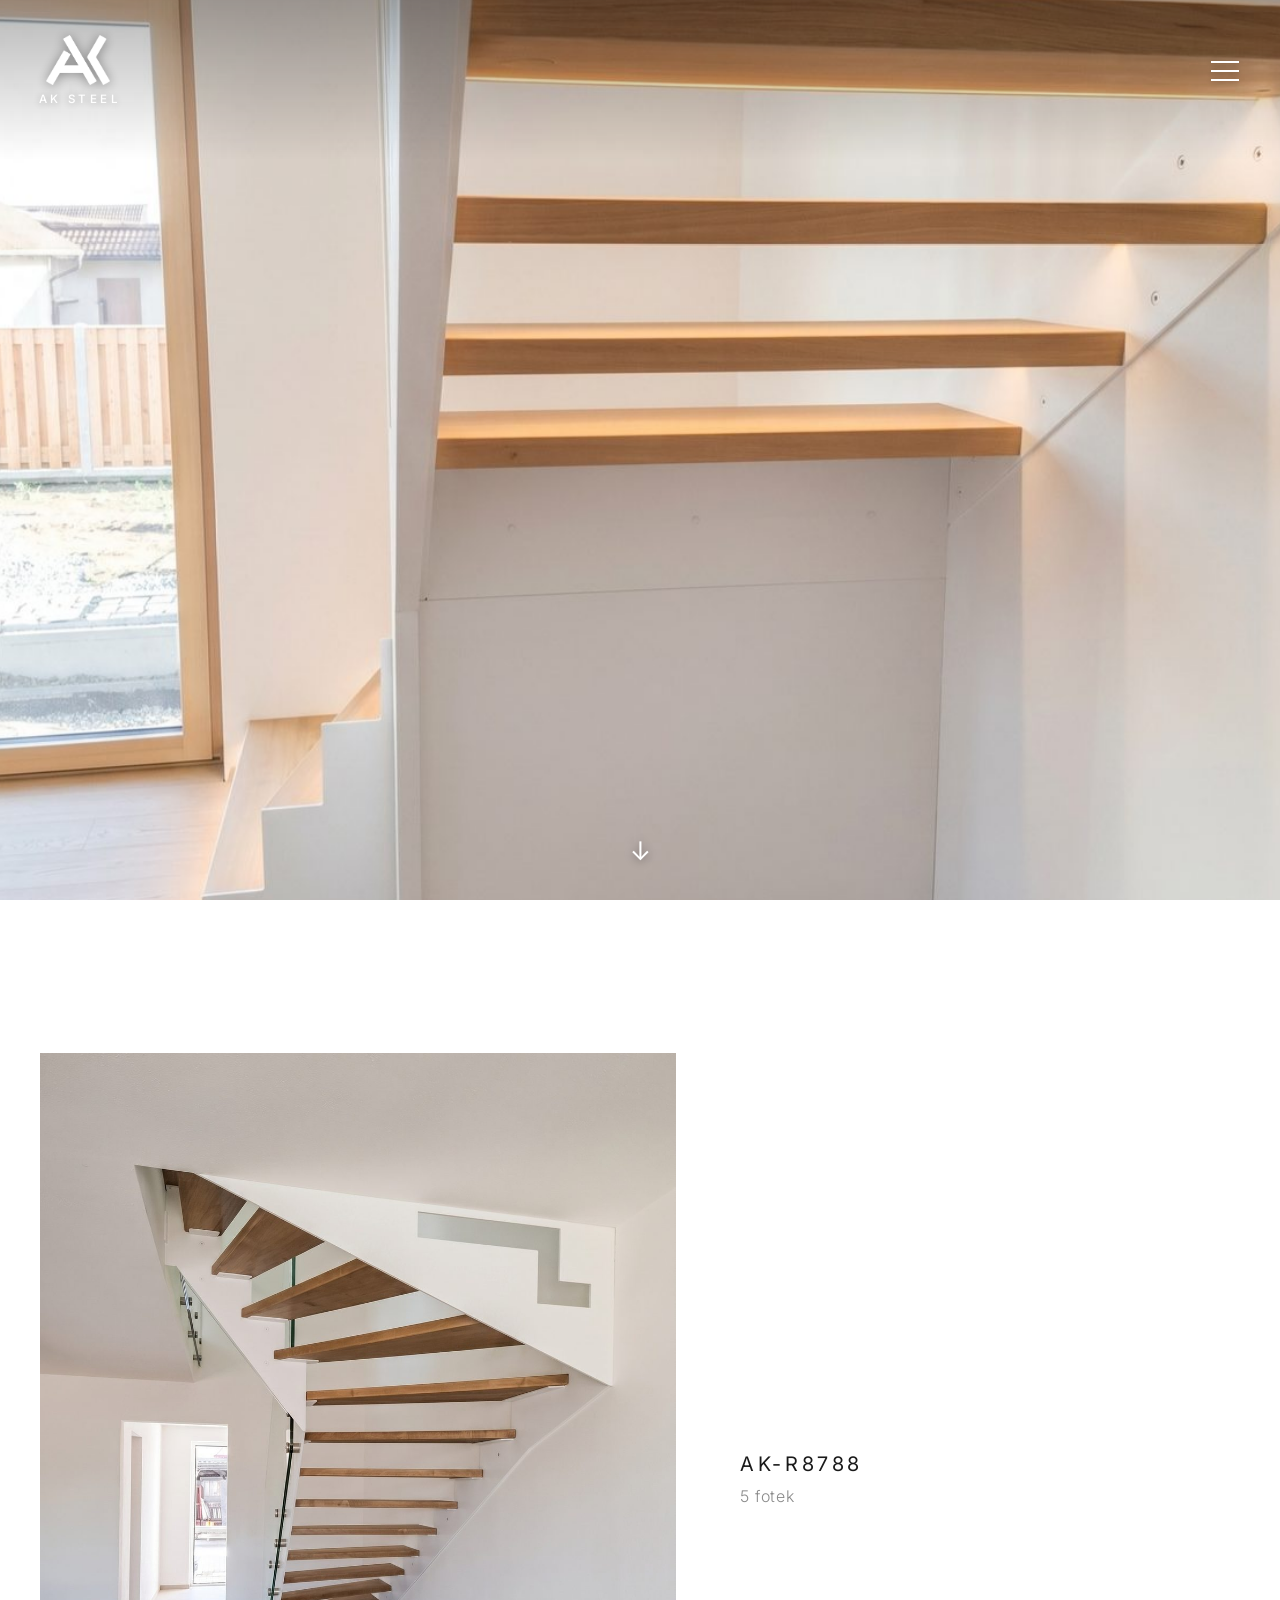
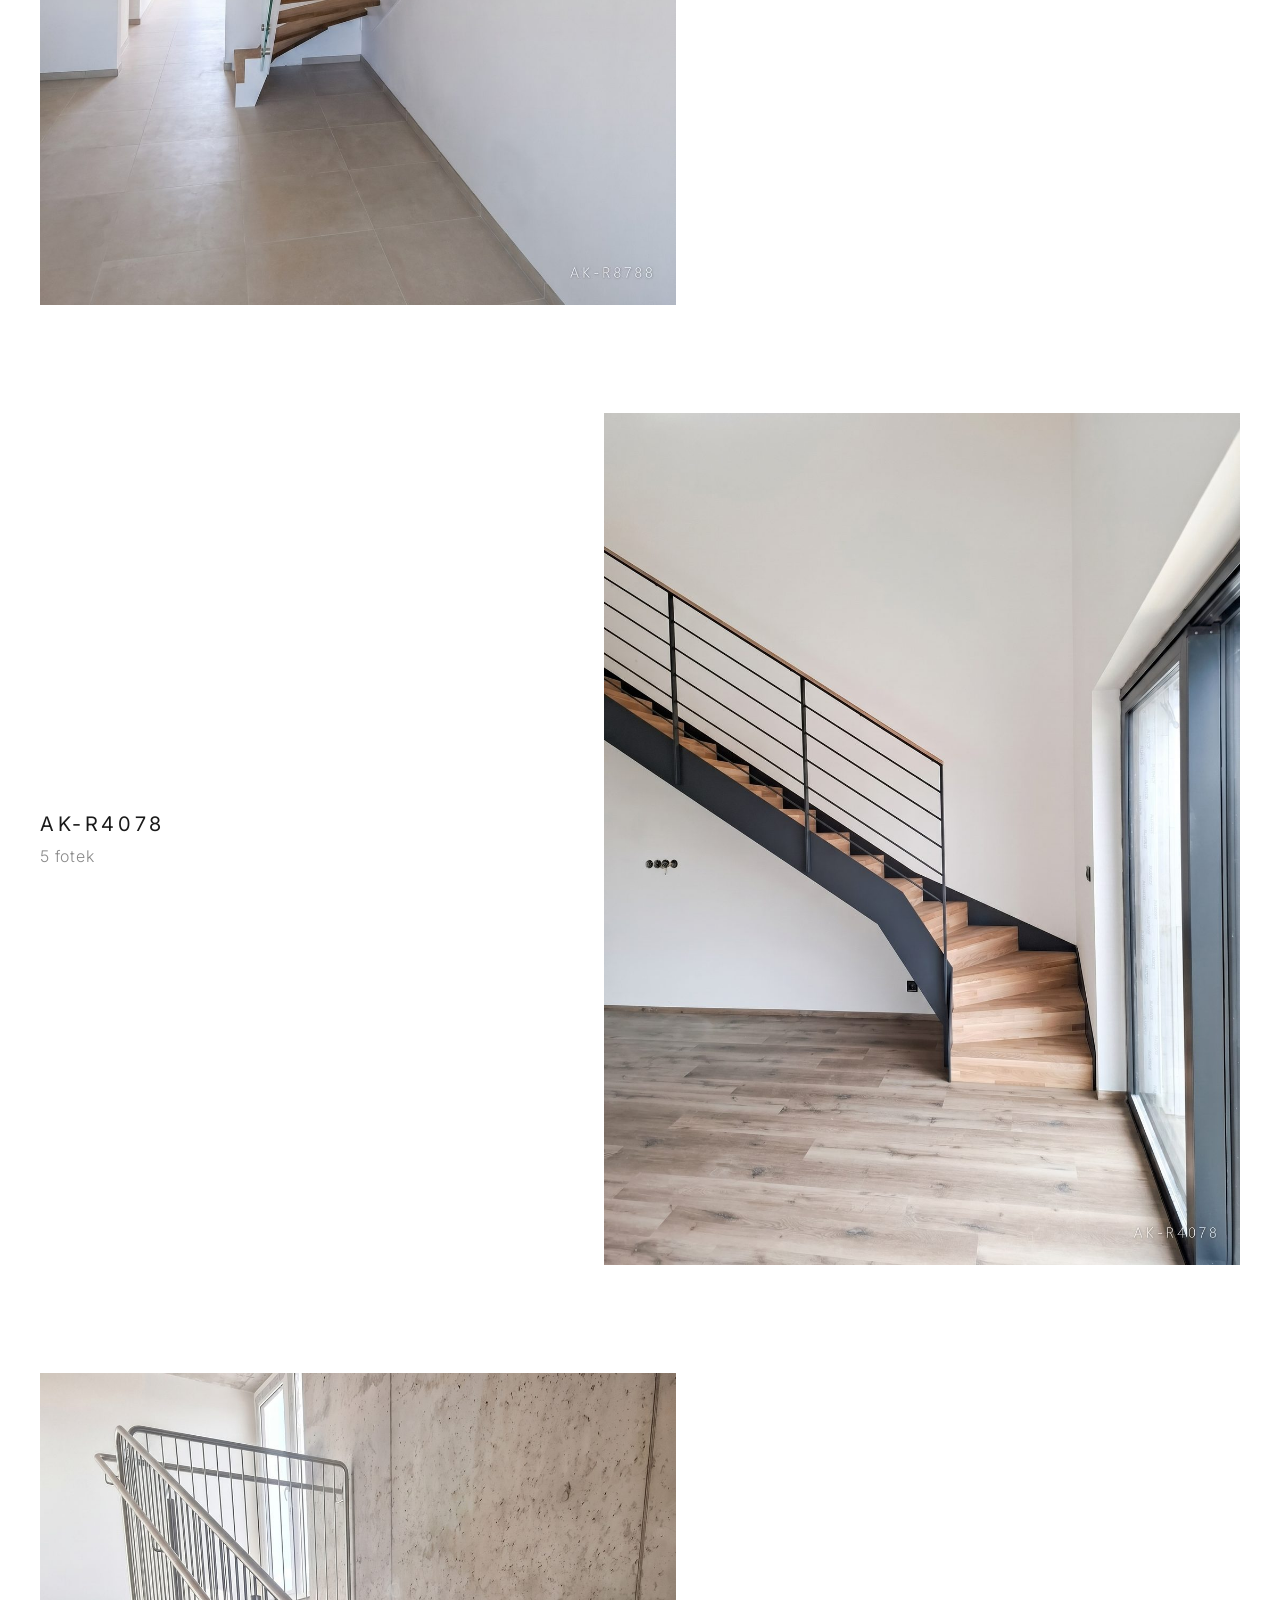
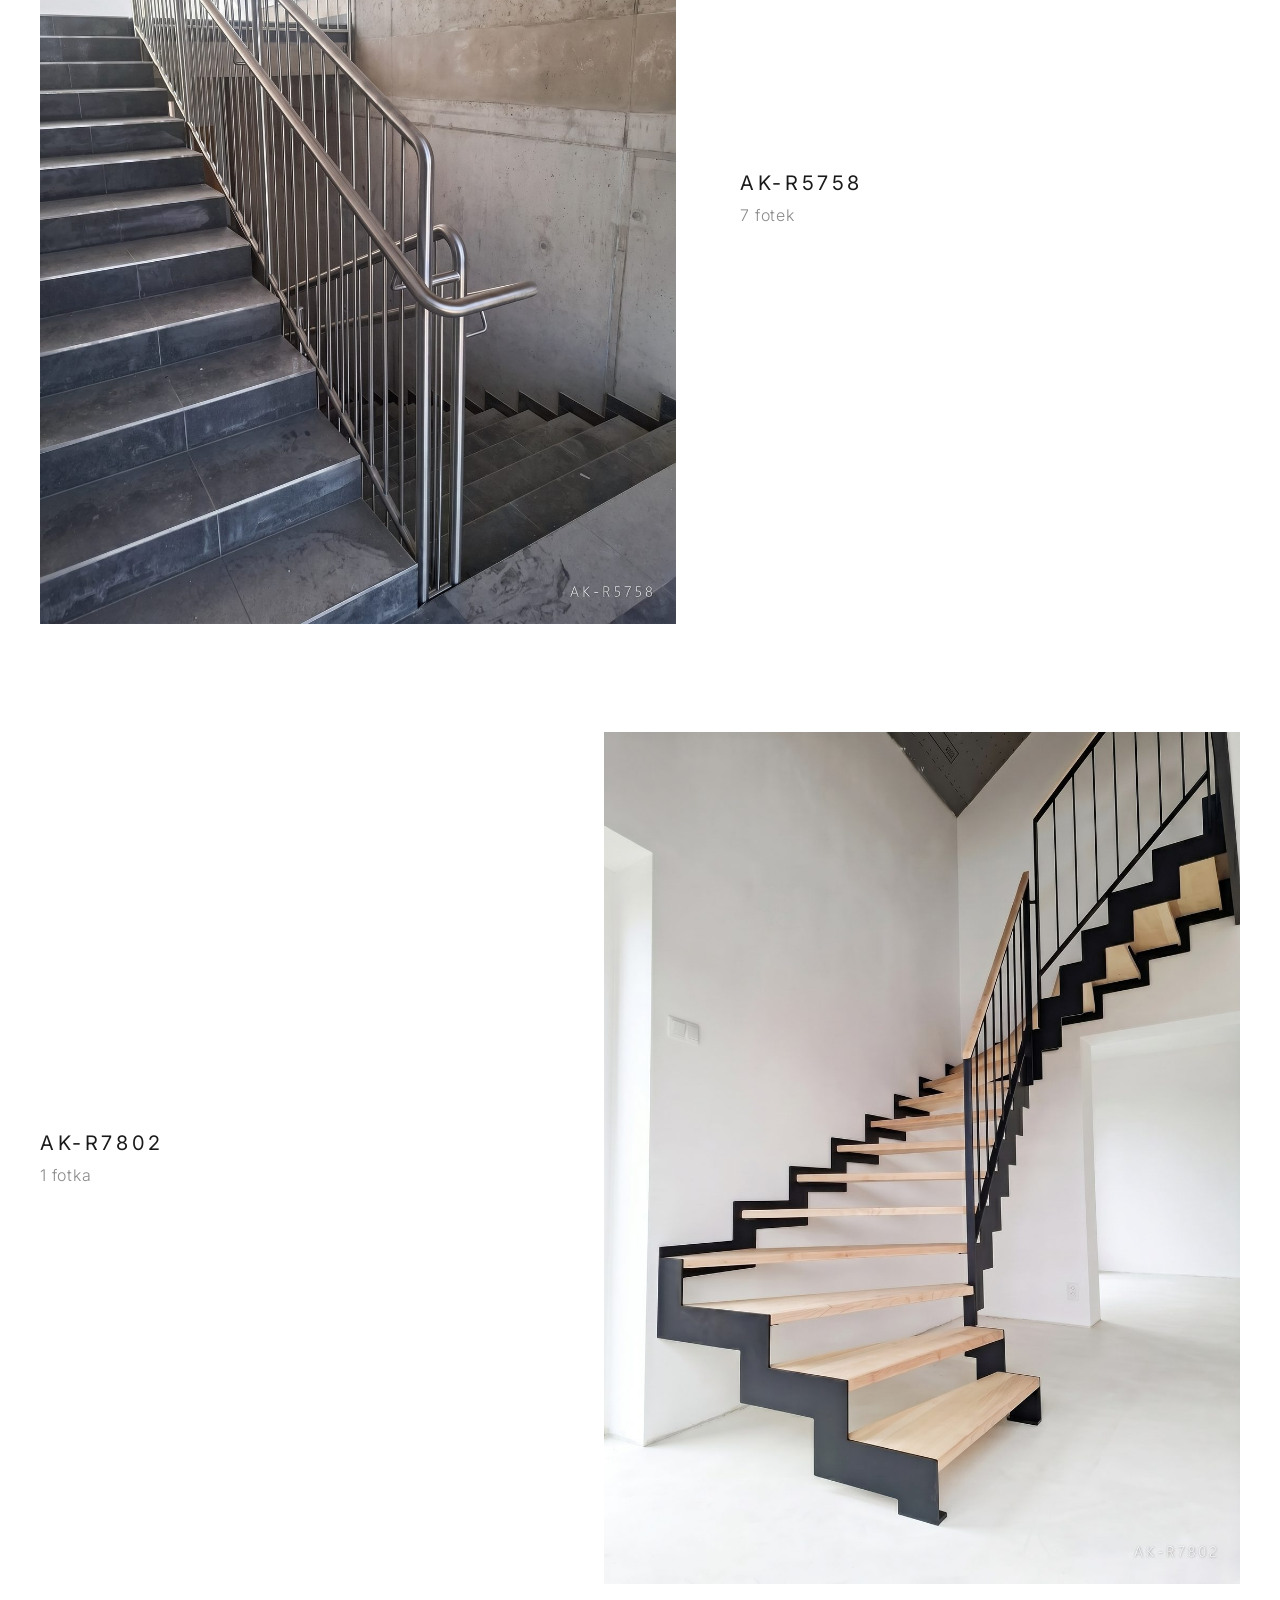
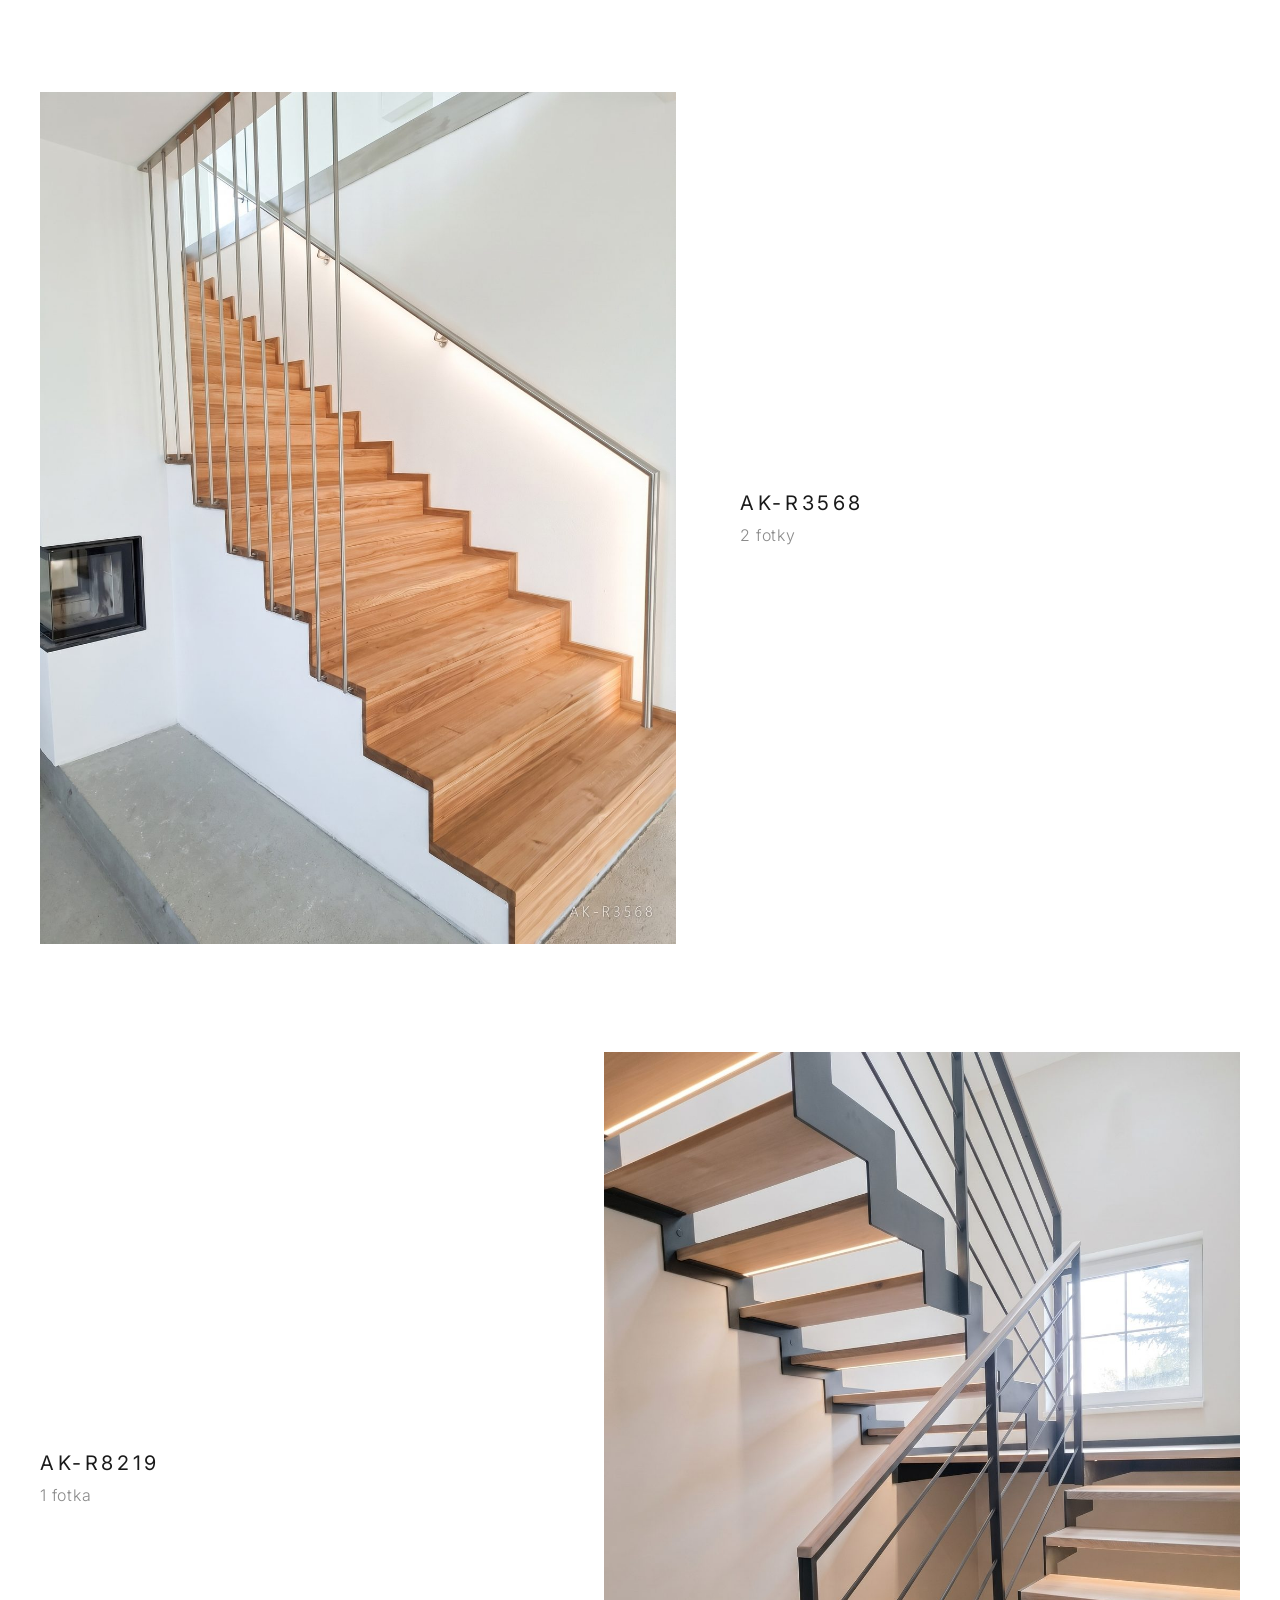
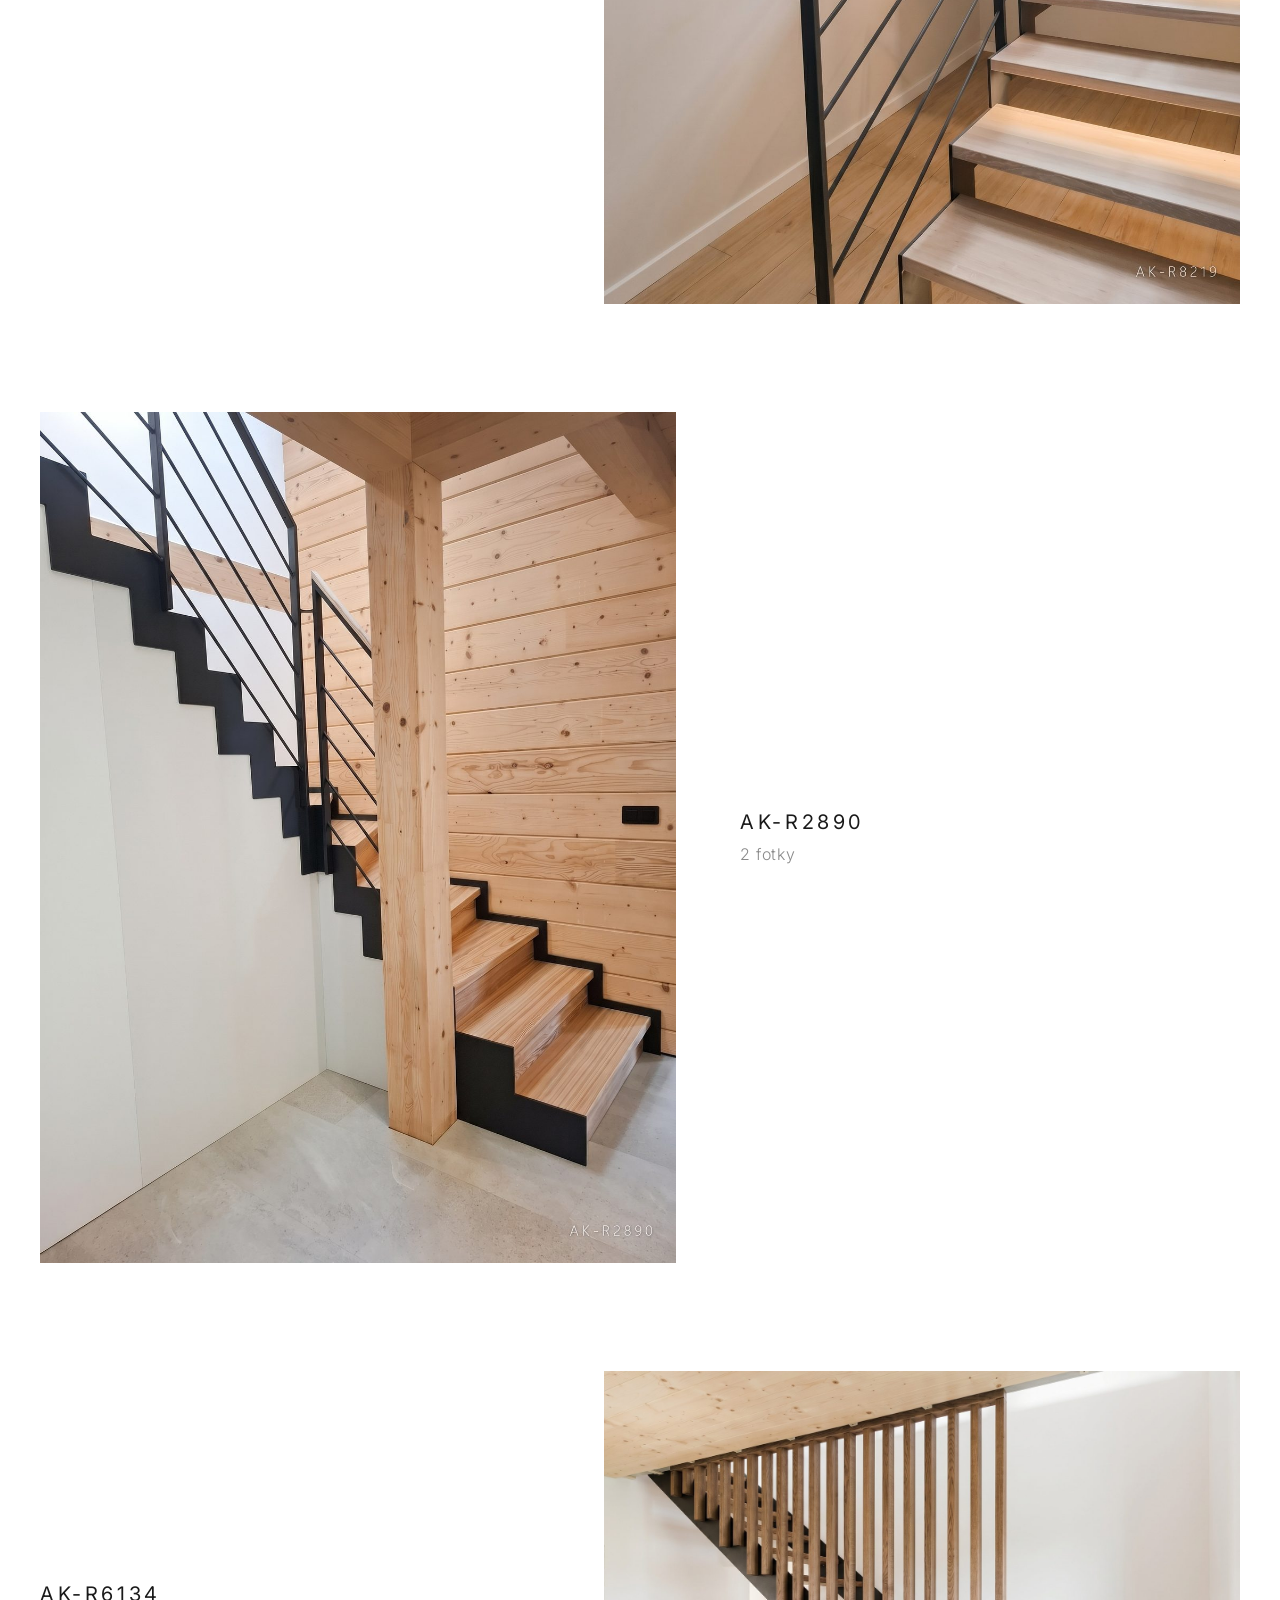
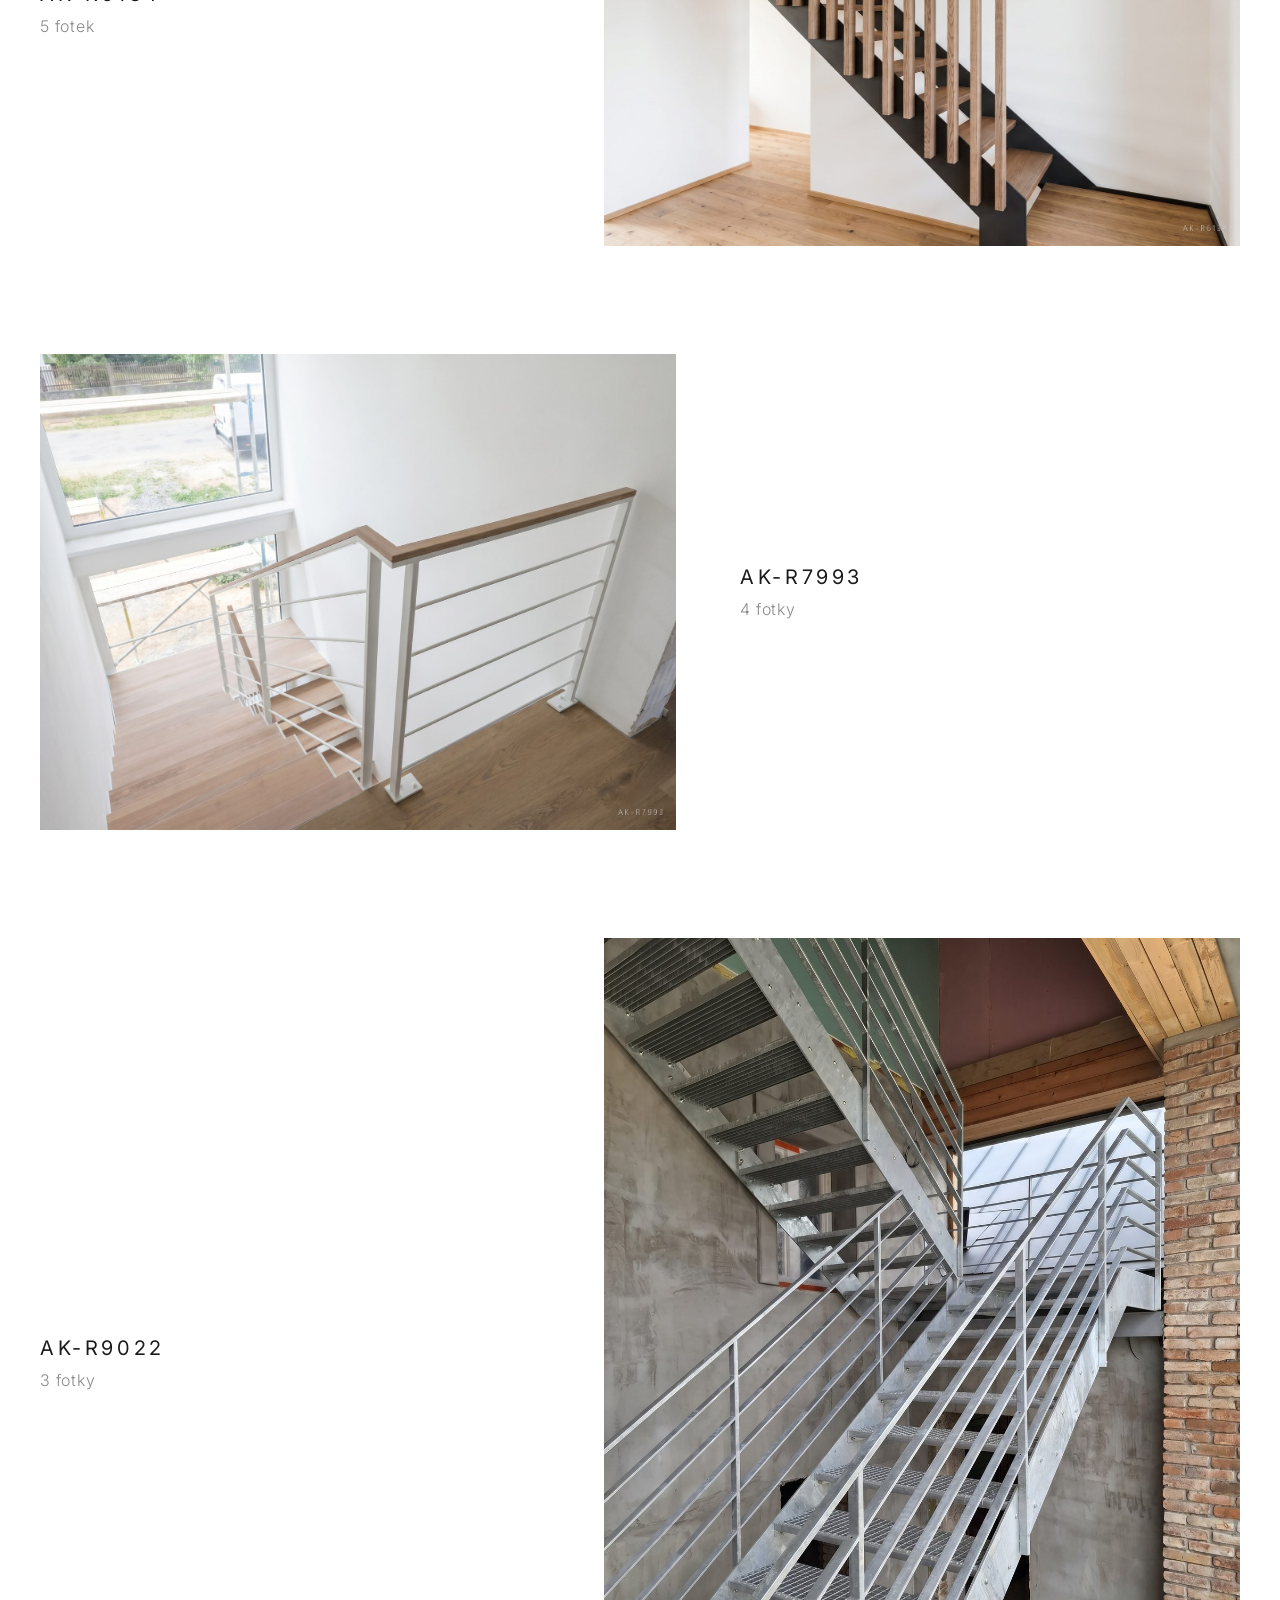
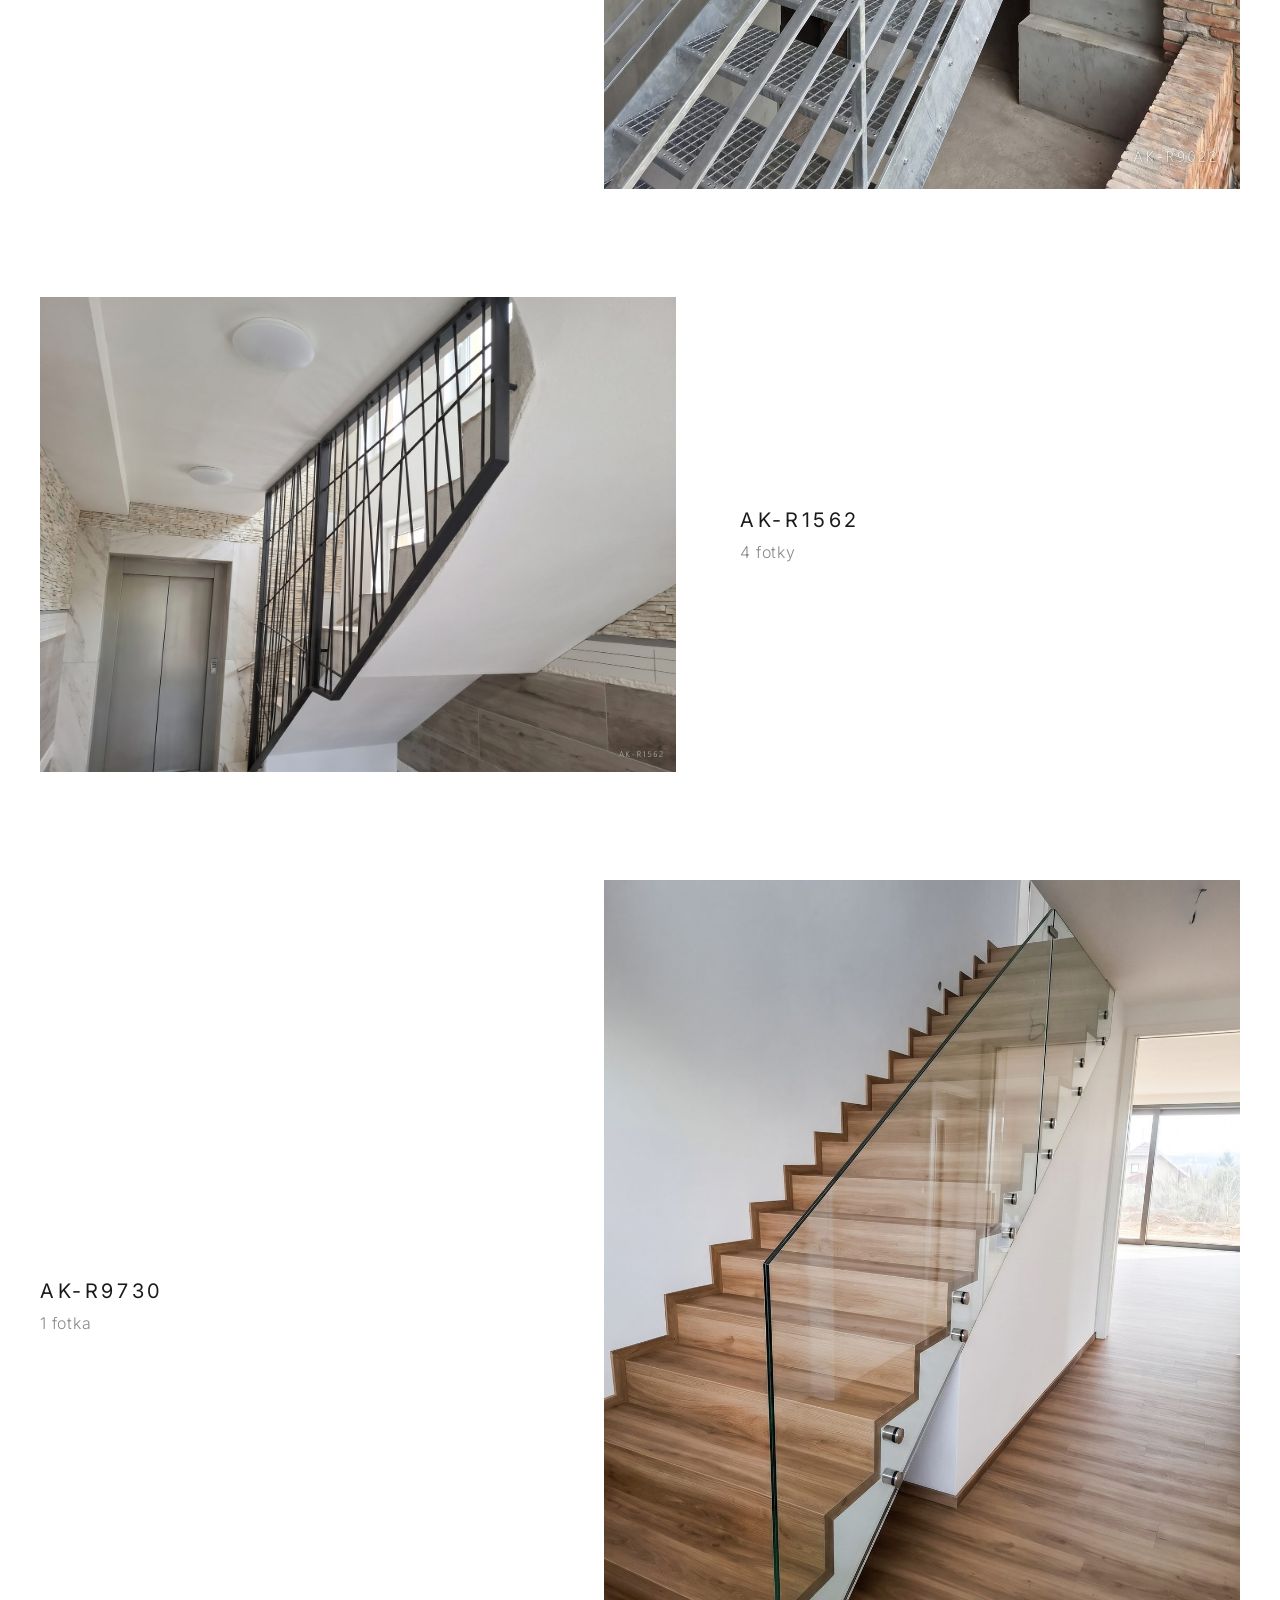
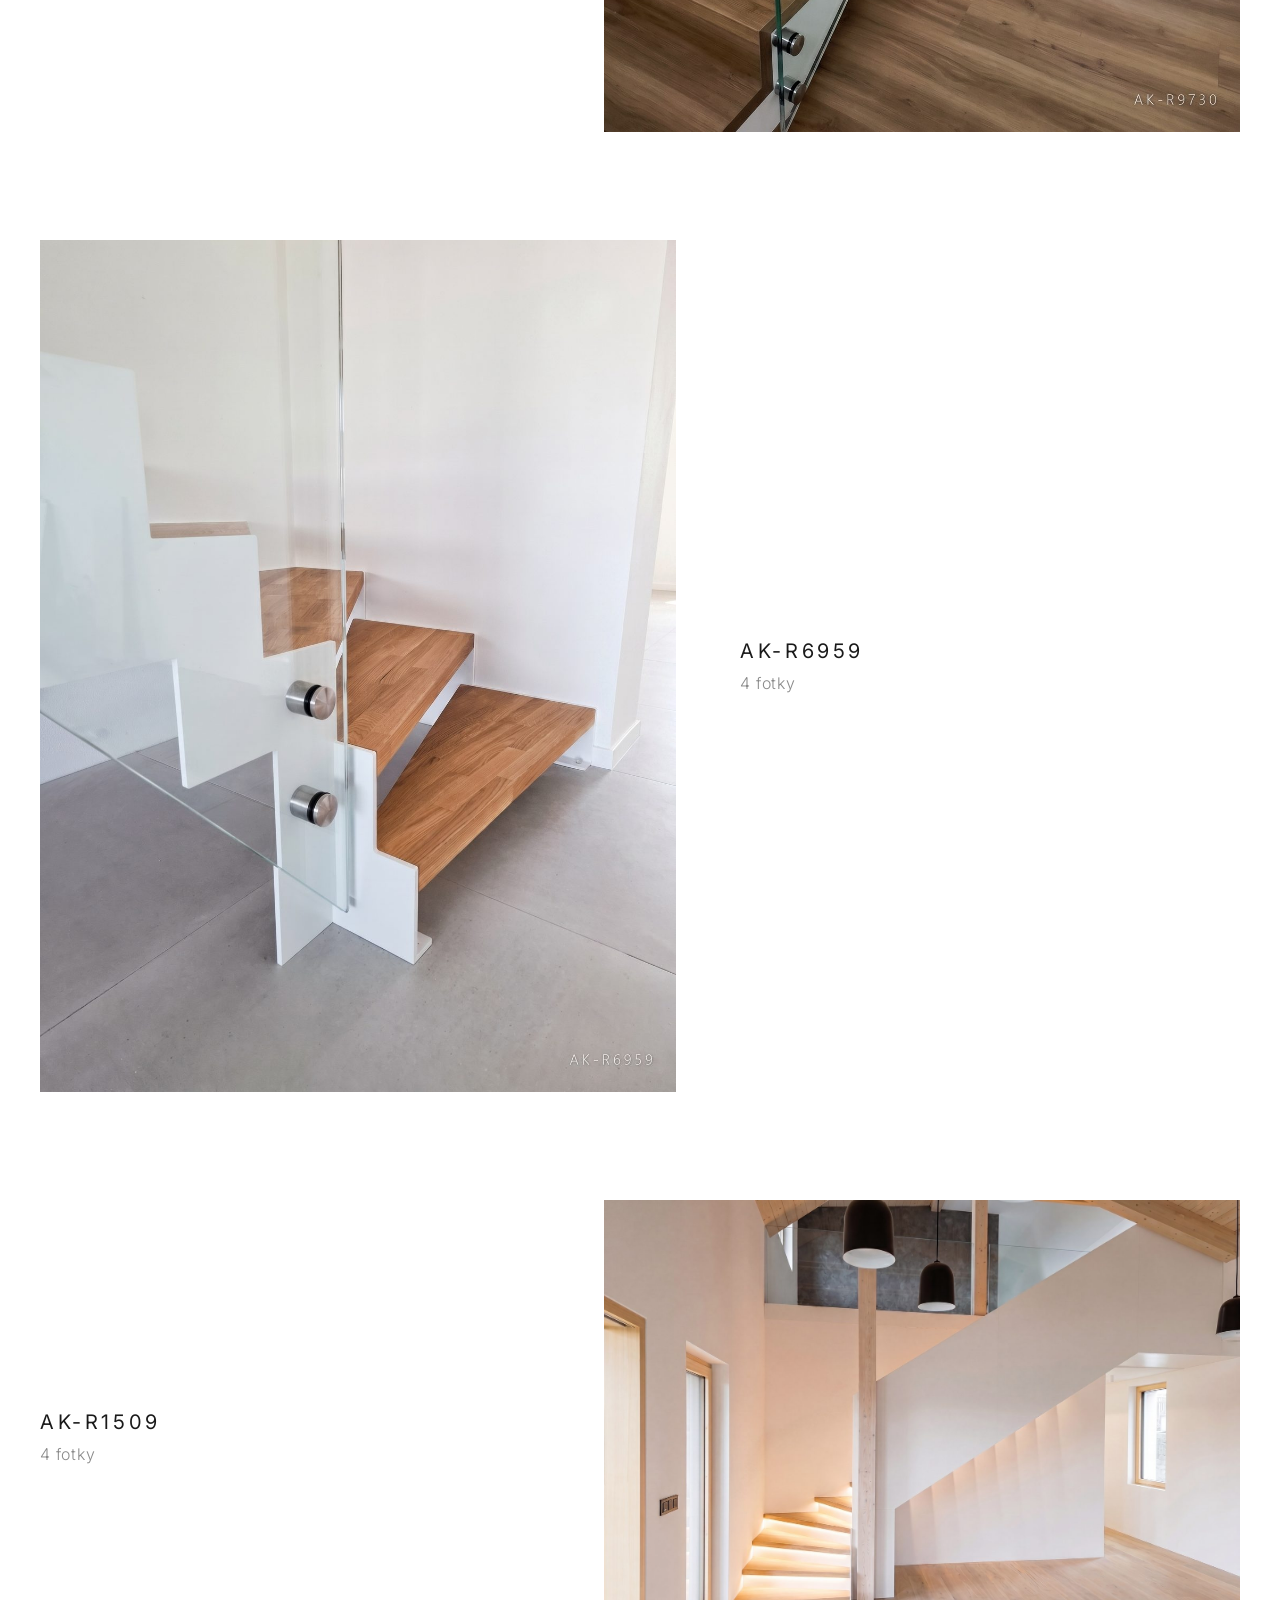
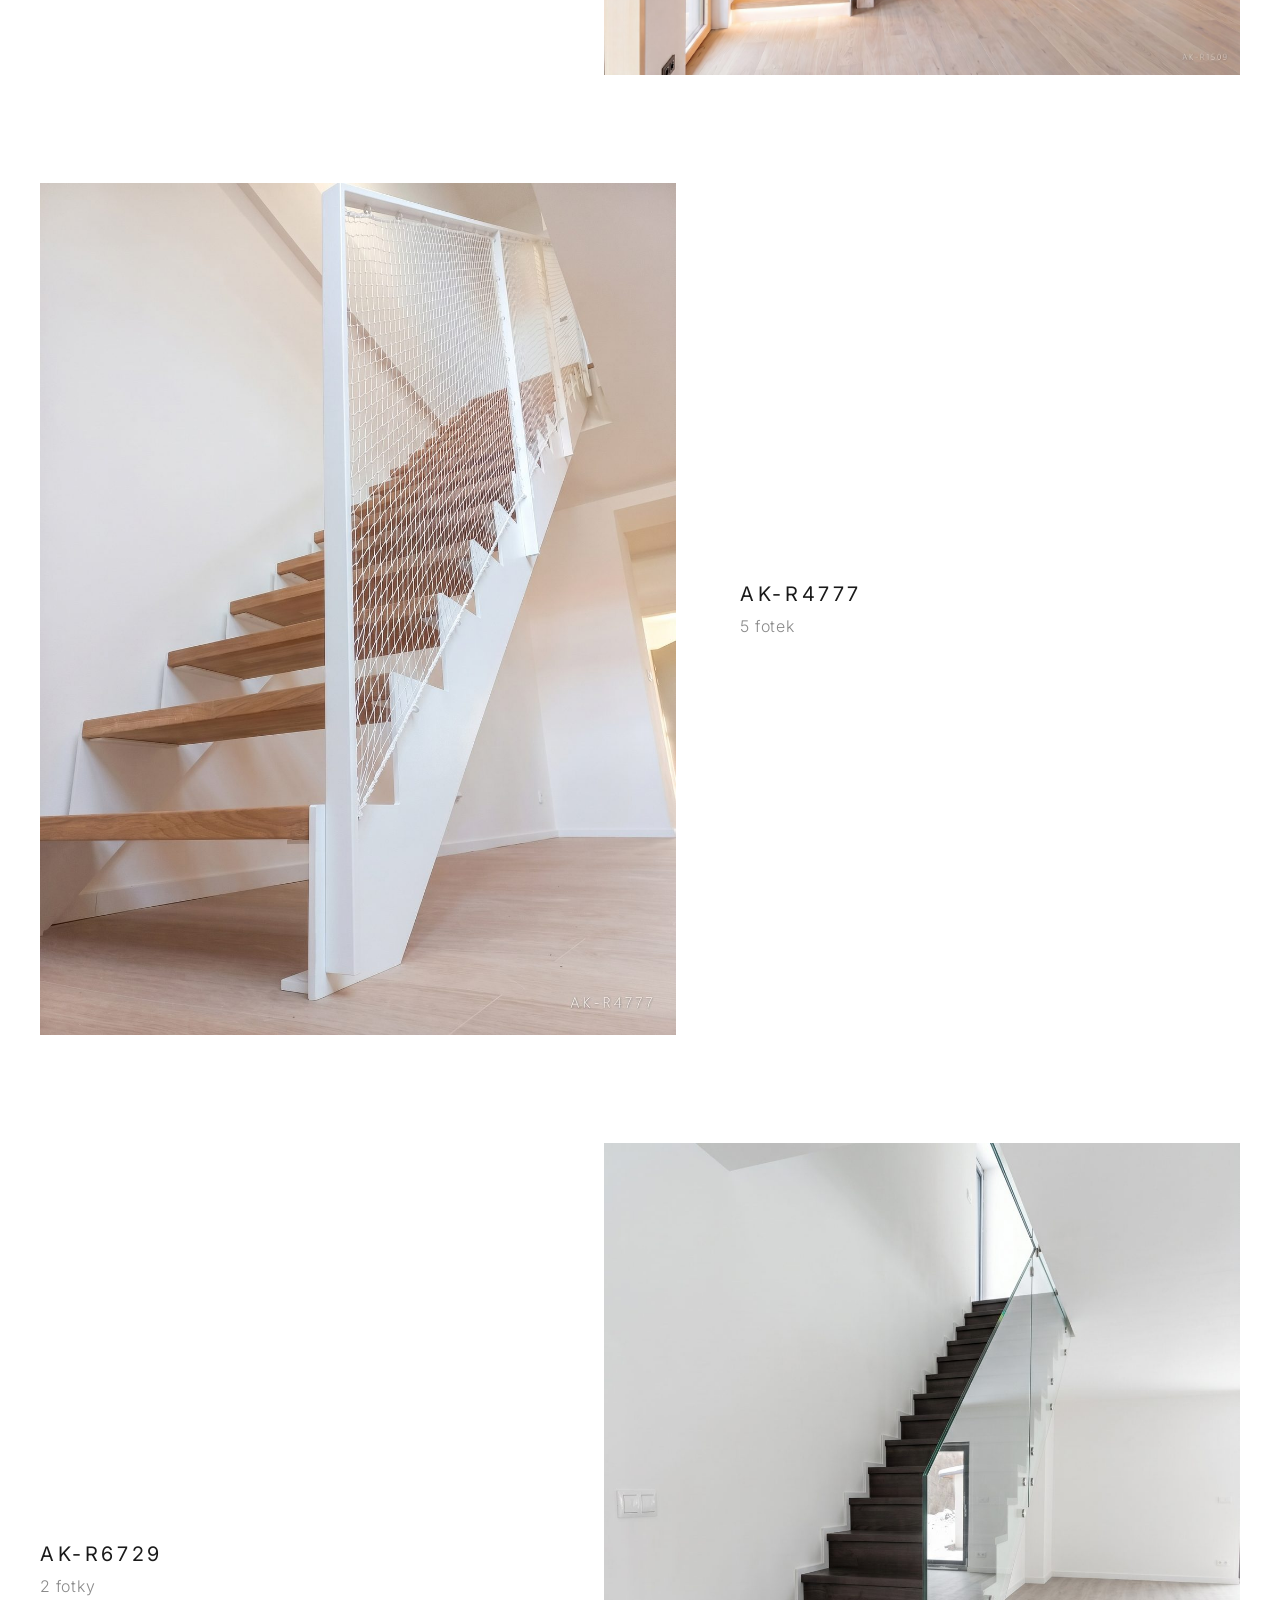
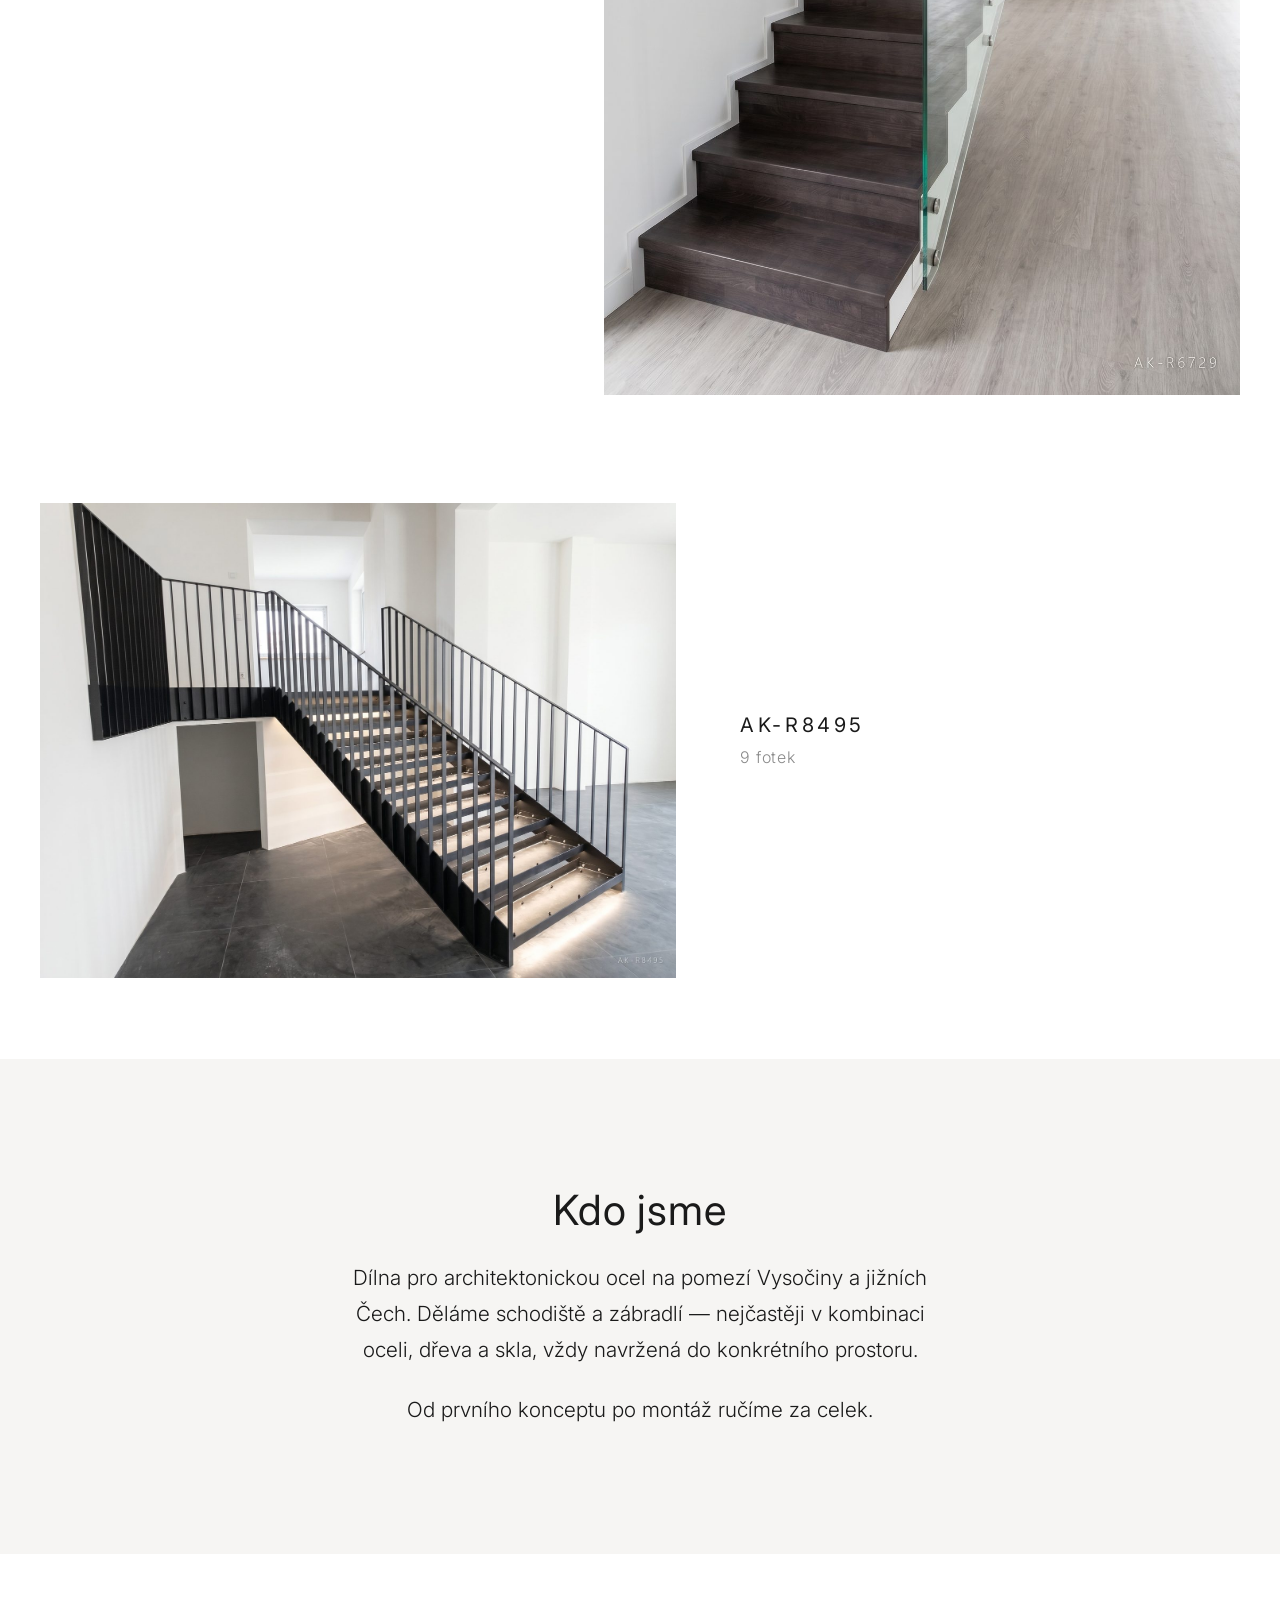
==== commit c48661ca: "Dotace: decentni verze (loga + kratky text + PDF), pryc velky plakat" ====
--- a/index.html
+++ b/index.html
@@ -123,10 +123,8 @@
   </section>
 
   <section class="dotace" aria-label="Dotace Evropské unie">
-    <a class="dotace__link" href="dotace/dotace-plakat.pdf" target="_blank" rel="noopener">
-      <img class="dotace__img" src="images/dotace-plakat.png?v=1"
-           alt="Projekt „Investice do rozvoje podnikání firmy v kovovýrobě“ je spolufinancován Evropskou unií. Výsledkem je pořízení nového užitkového vozidla a vybavení dílny.">
-    </a>
+    <p class="dotace__text">Projekt „Investice do rozvoje podnikání firmy v kovovýrobě“ je spolufinancován Evropskou unií. Výsledkem je pořízení nového užitkového vozidla a vybavení dílny. <a href="dotace/dotace-plakat.pdf" target="_blank" rel="noopener">Plakát&nbsp;(PDF)</a></p>
+    <img class="dotace__loga" src="images/dotace-loga.png?v=2" alt="Spolufinancováno Evropskou unií · Strategický plán SZP · MAS Jemnicko · mapaprojektu.cz">
   </section>
 
   <footer class="footer">
--- a/css/style.css
+++ b/css/style.css
@@ -463,16 +463,29 @@
   max-width: 60ch;
 }
 
-/* --- Dotace (povinná publicita EU) --- */
+/* --- Dotace (povinná publicita EU) — decentně --- */
 .dotace {
-  padding: clamp(2.5rem, 7vh, 4.5rem) var(--space);
-  display: flex;
-  justify-content: center;
-}
-.dotace__img {
-  width: 100%;
-  max-width: 620px;
+  background: var(--bg-soft);
+  padding: clamp(1.5rem, 4vh, 2.5rem) var(--space) 0;
+  display: flex;
+  flex-direction: column;
+  align-items: center;
+  gap: 0.9rem;
+}
+.dotace__text {
+  font-weight: 300;
+  font-size: clamp(0.72rem, 1.4vw, 0.82rem);
+  line-height: 1.6;
+  letter-spacing: 0.02em;
+  color: var(--text-muted);
+  max-width: 64ch;
+  text-align: center;
+}
+.dotace__text a { color: var(--text-muted); text-decoration: underline; }
+.dotace__text a:hover { color: var(--text); }
+.dotace__loga {
+  width: 100%;
+  max-width: 460px;
   height: auto;
   display: block;
-  border: 1px solid #e8e6e1;
-}
+}
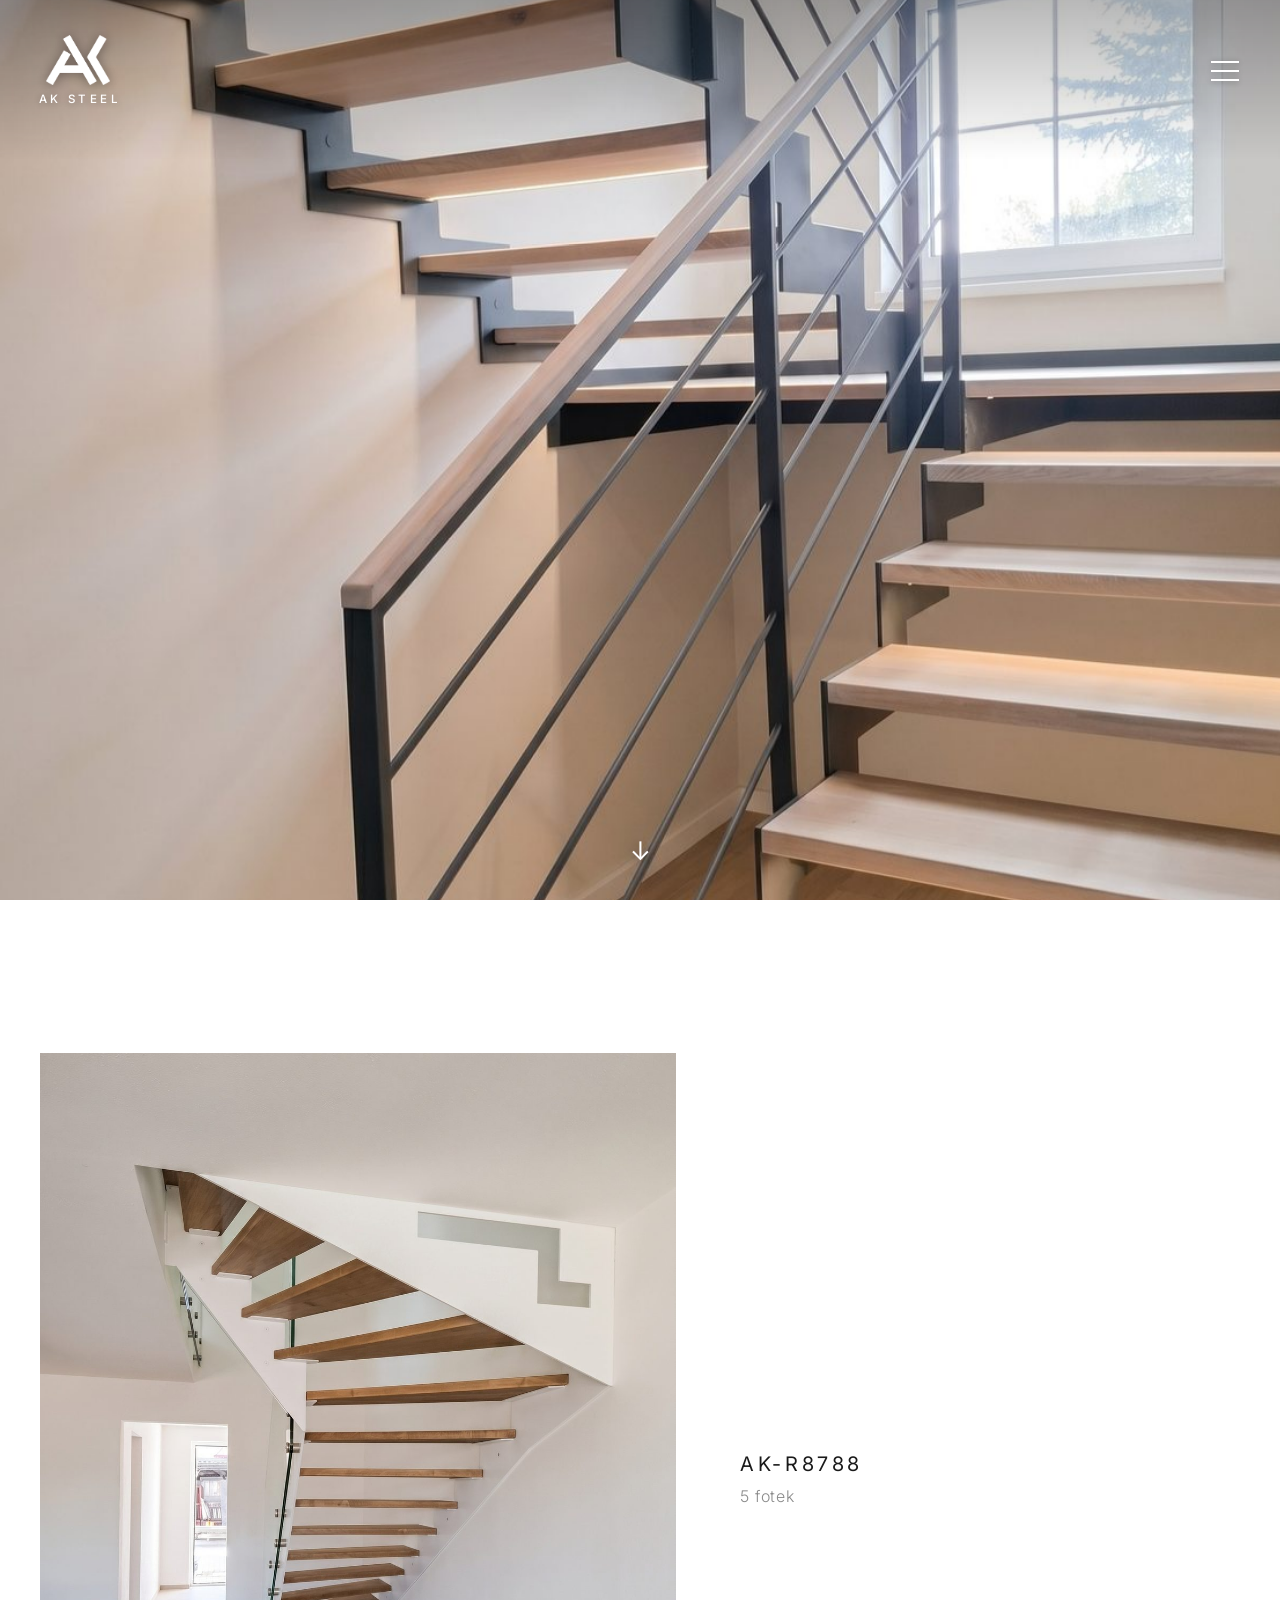
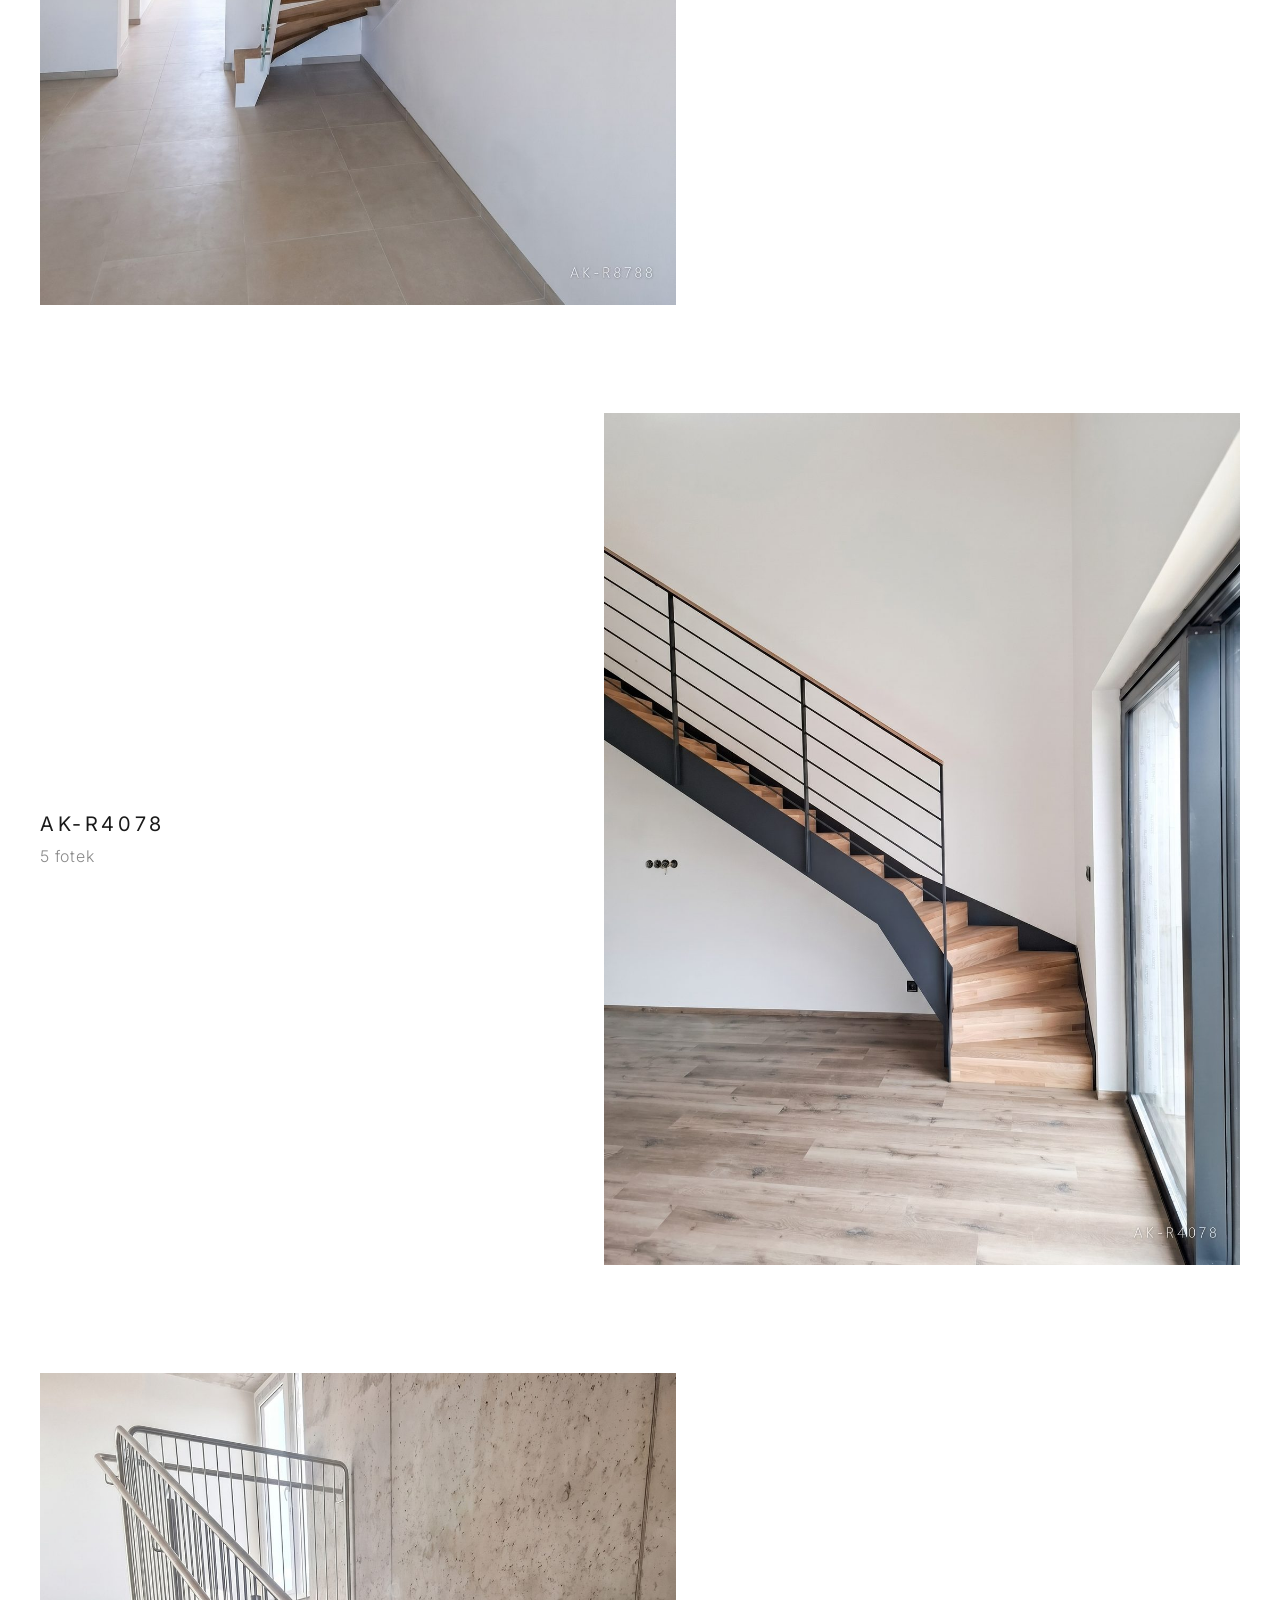
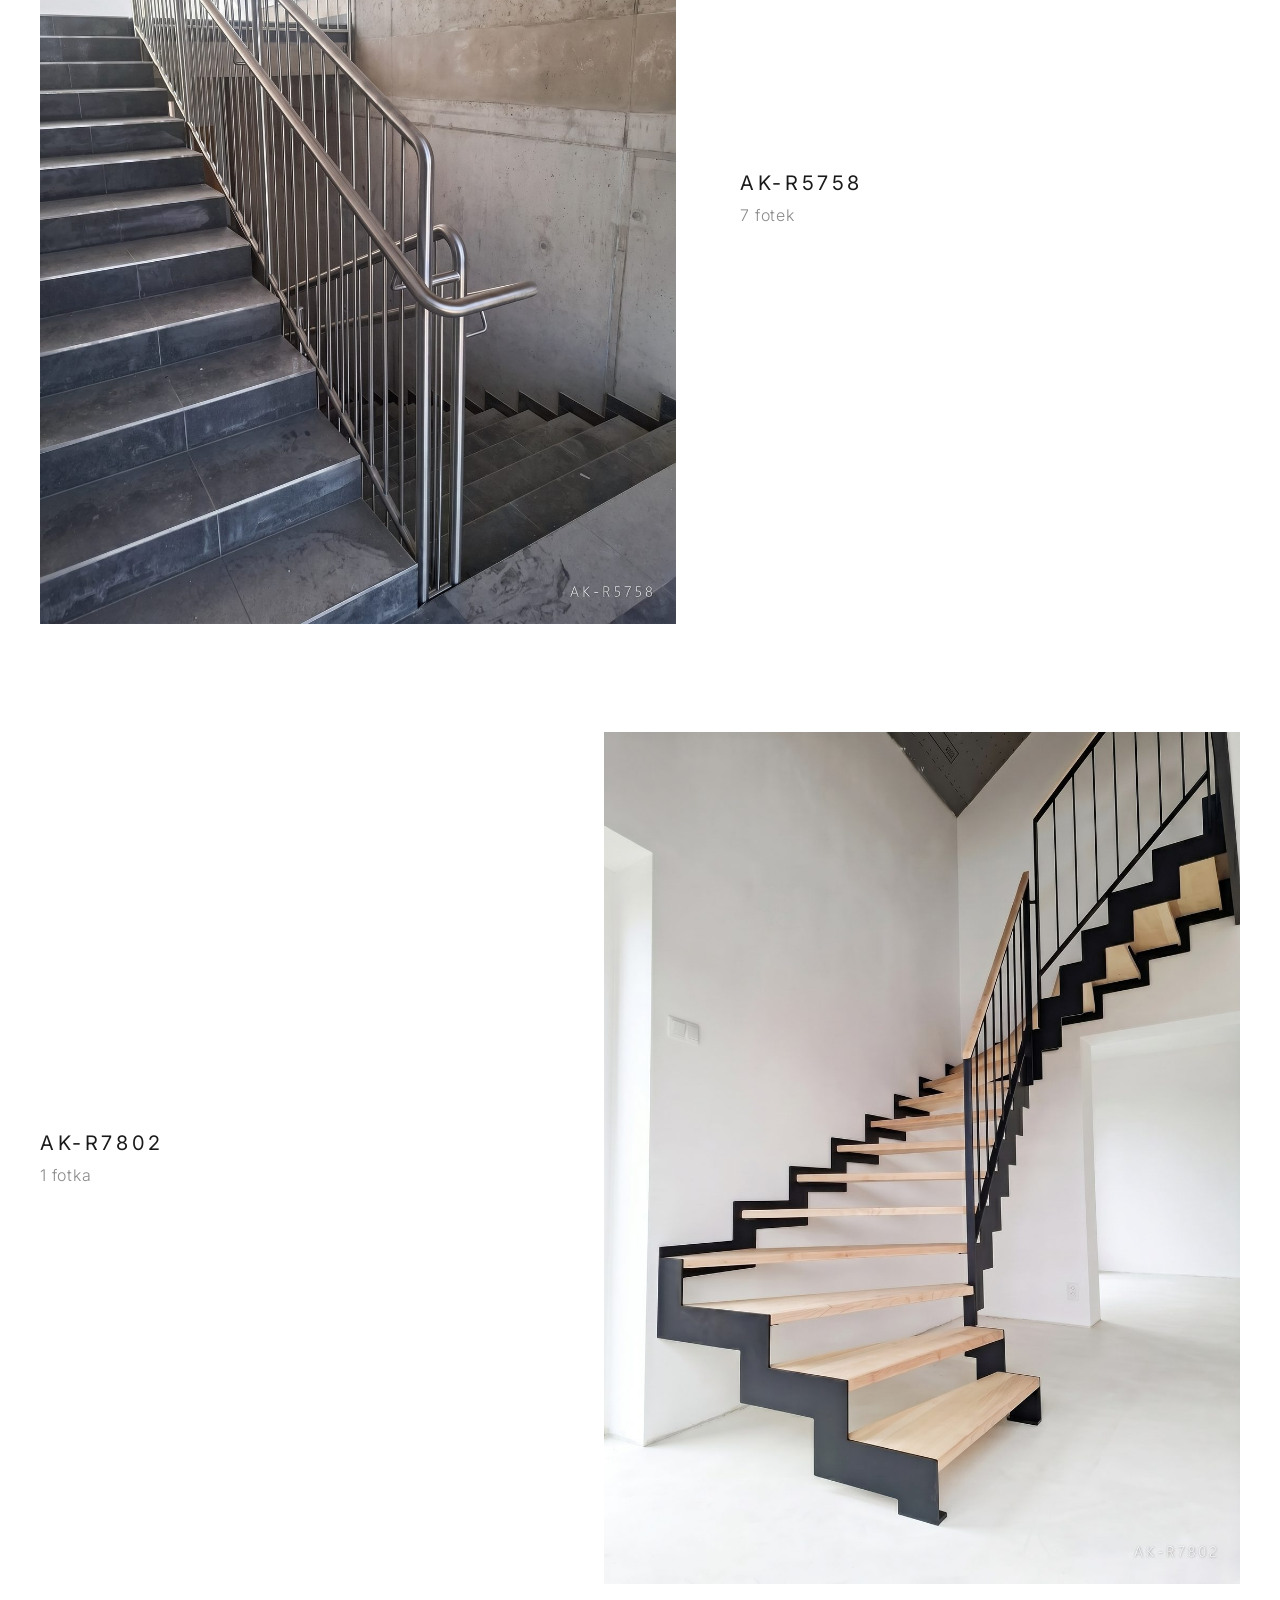
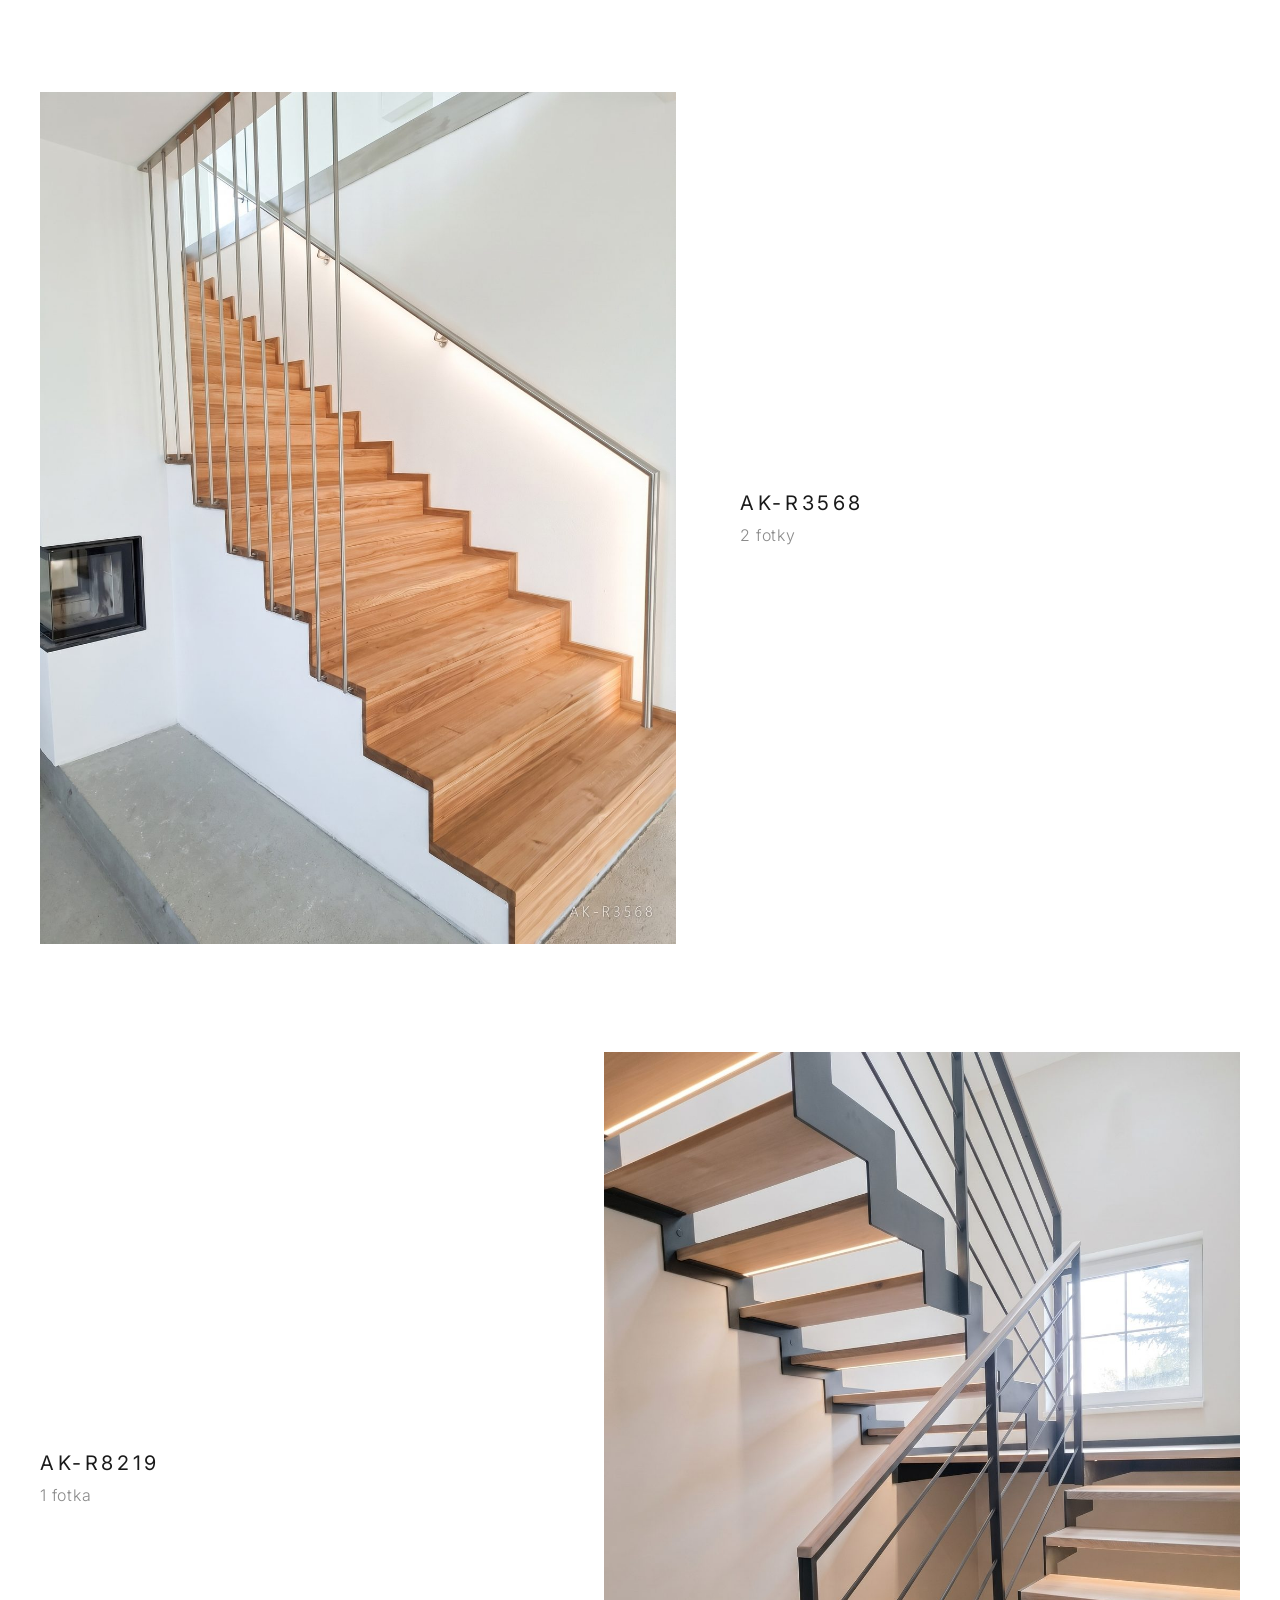
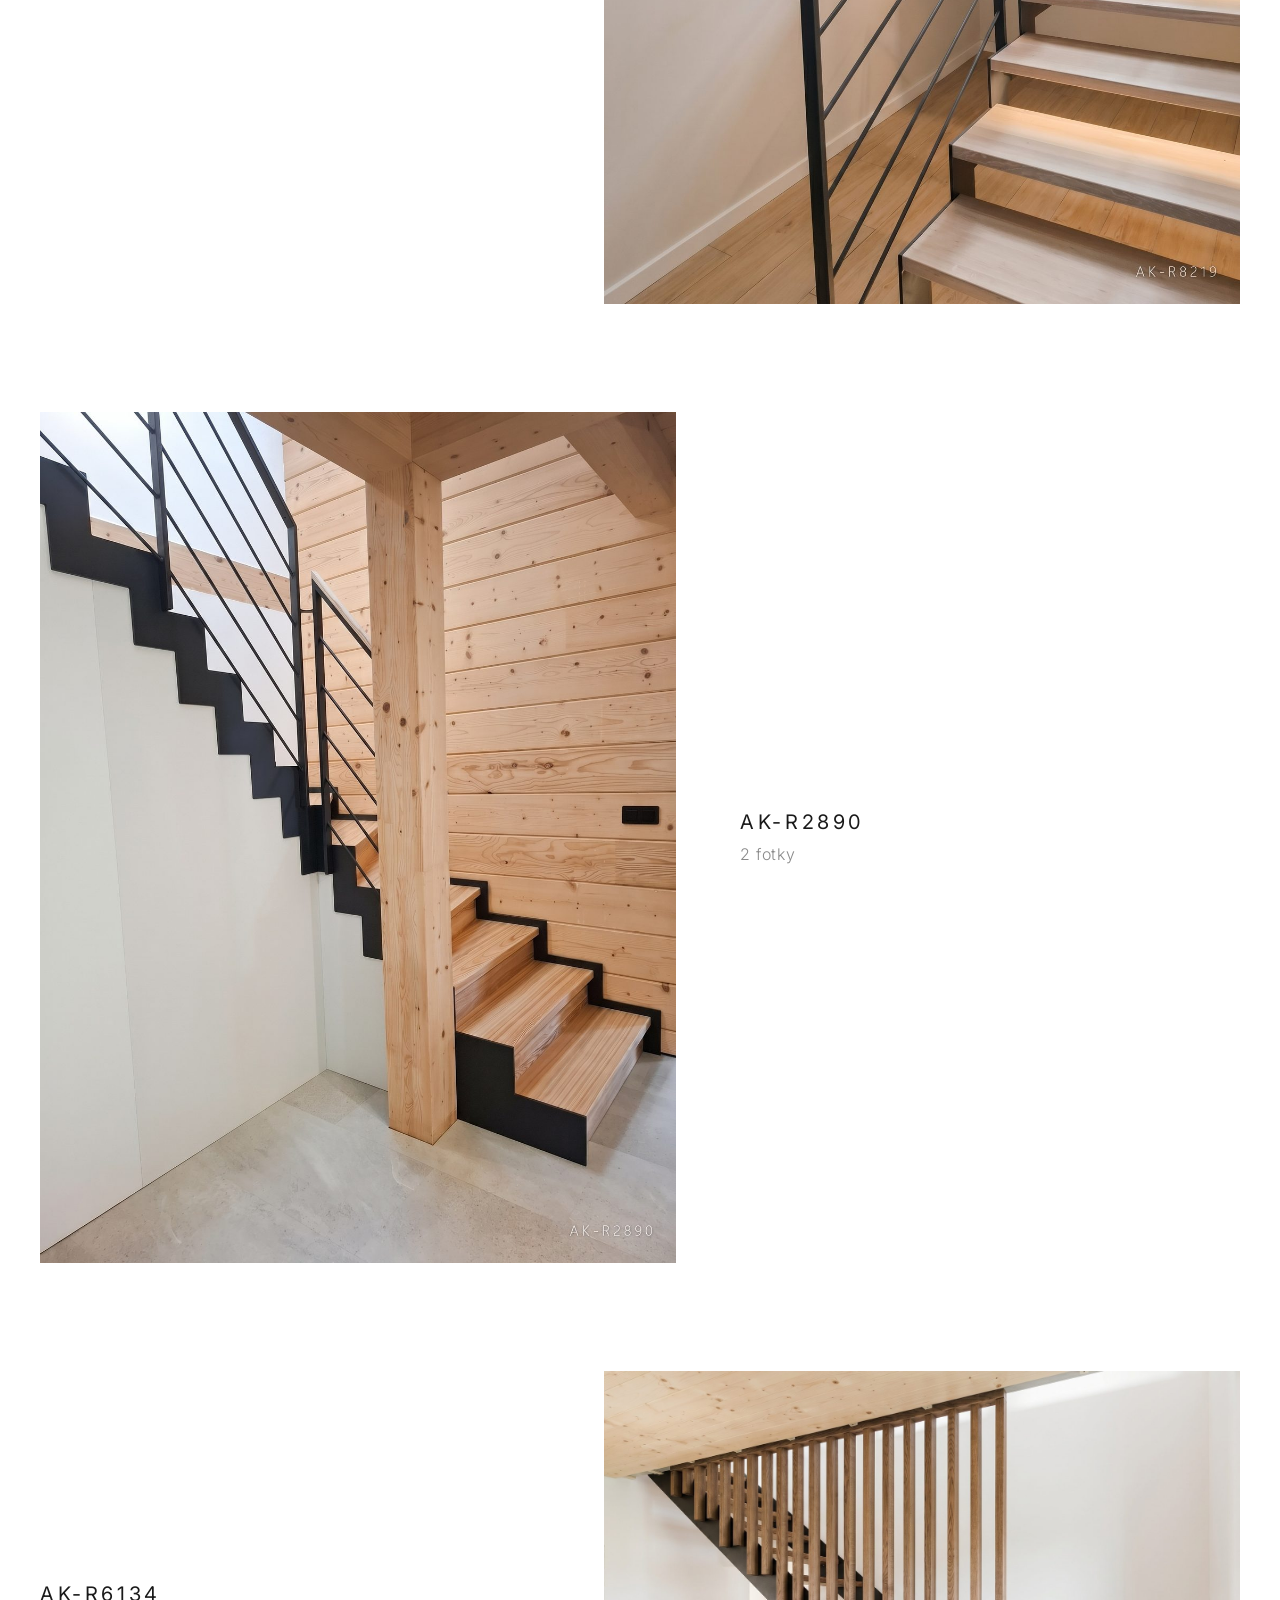
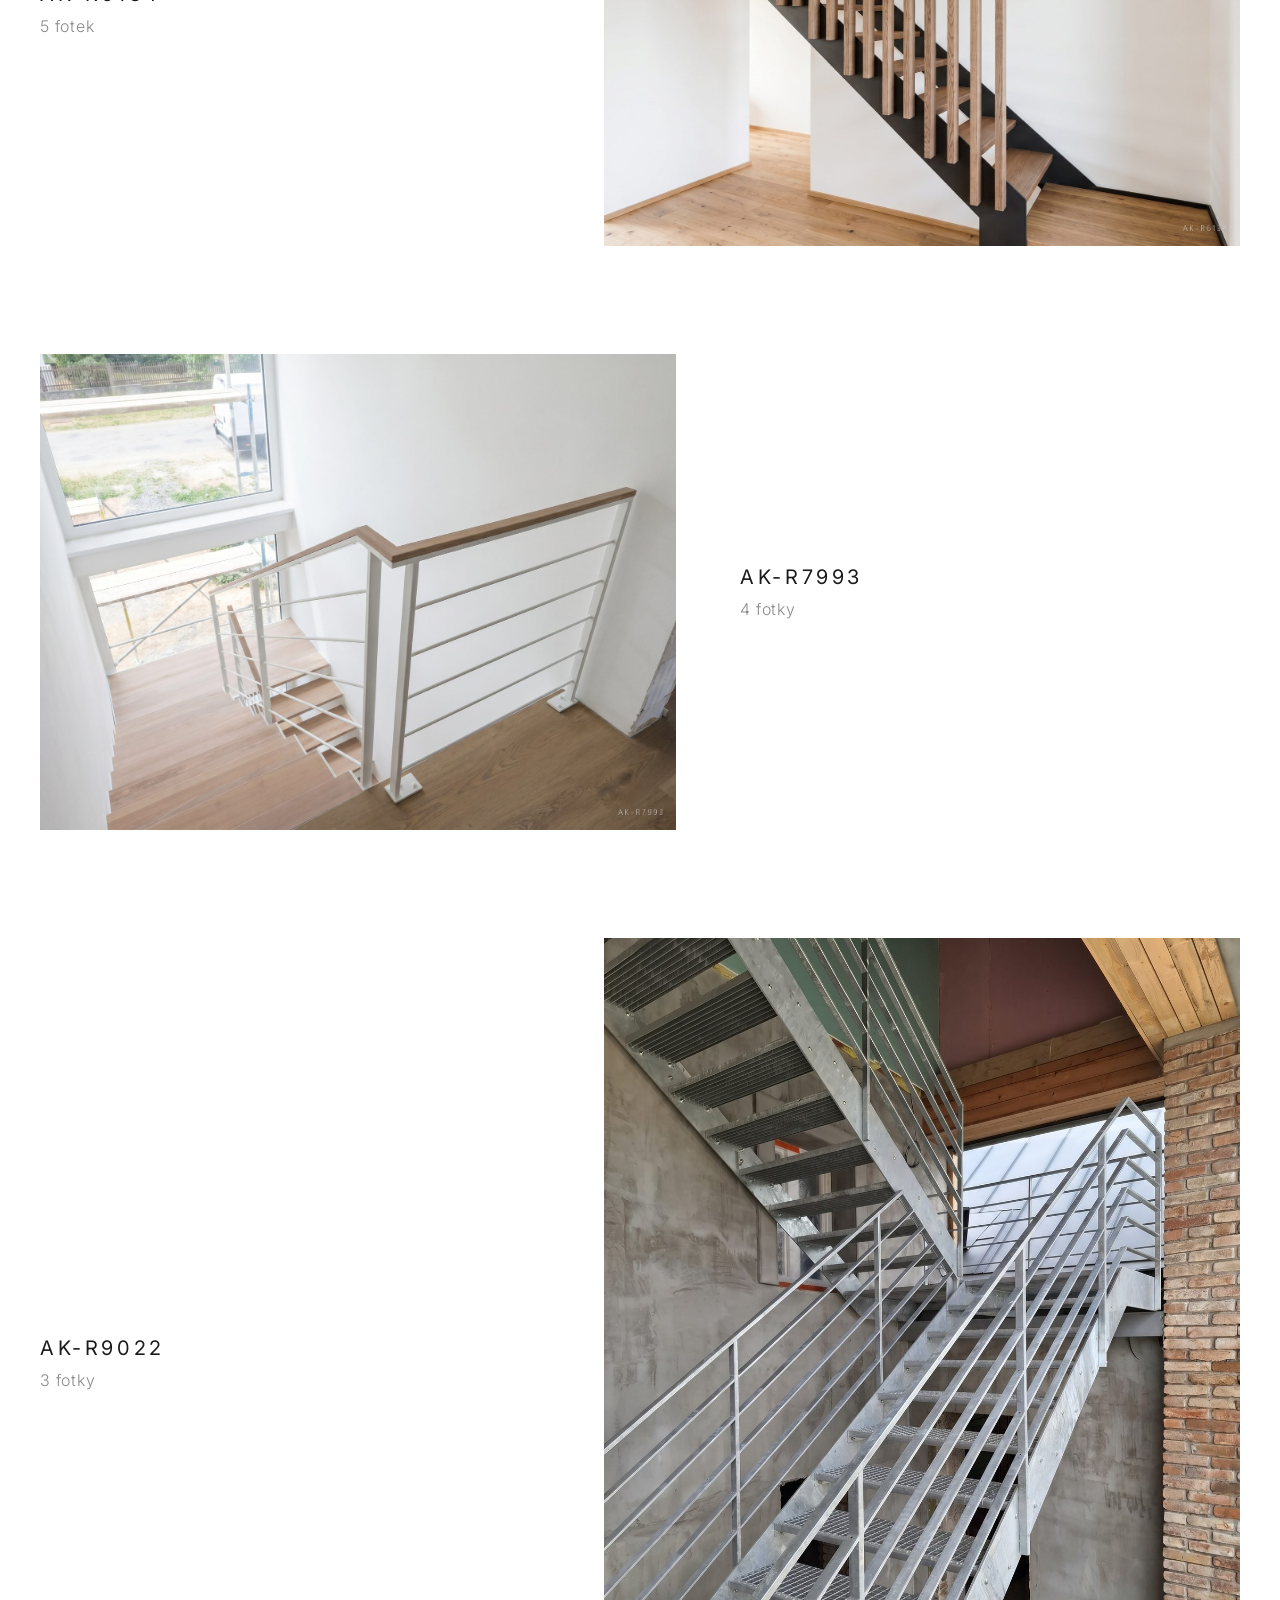
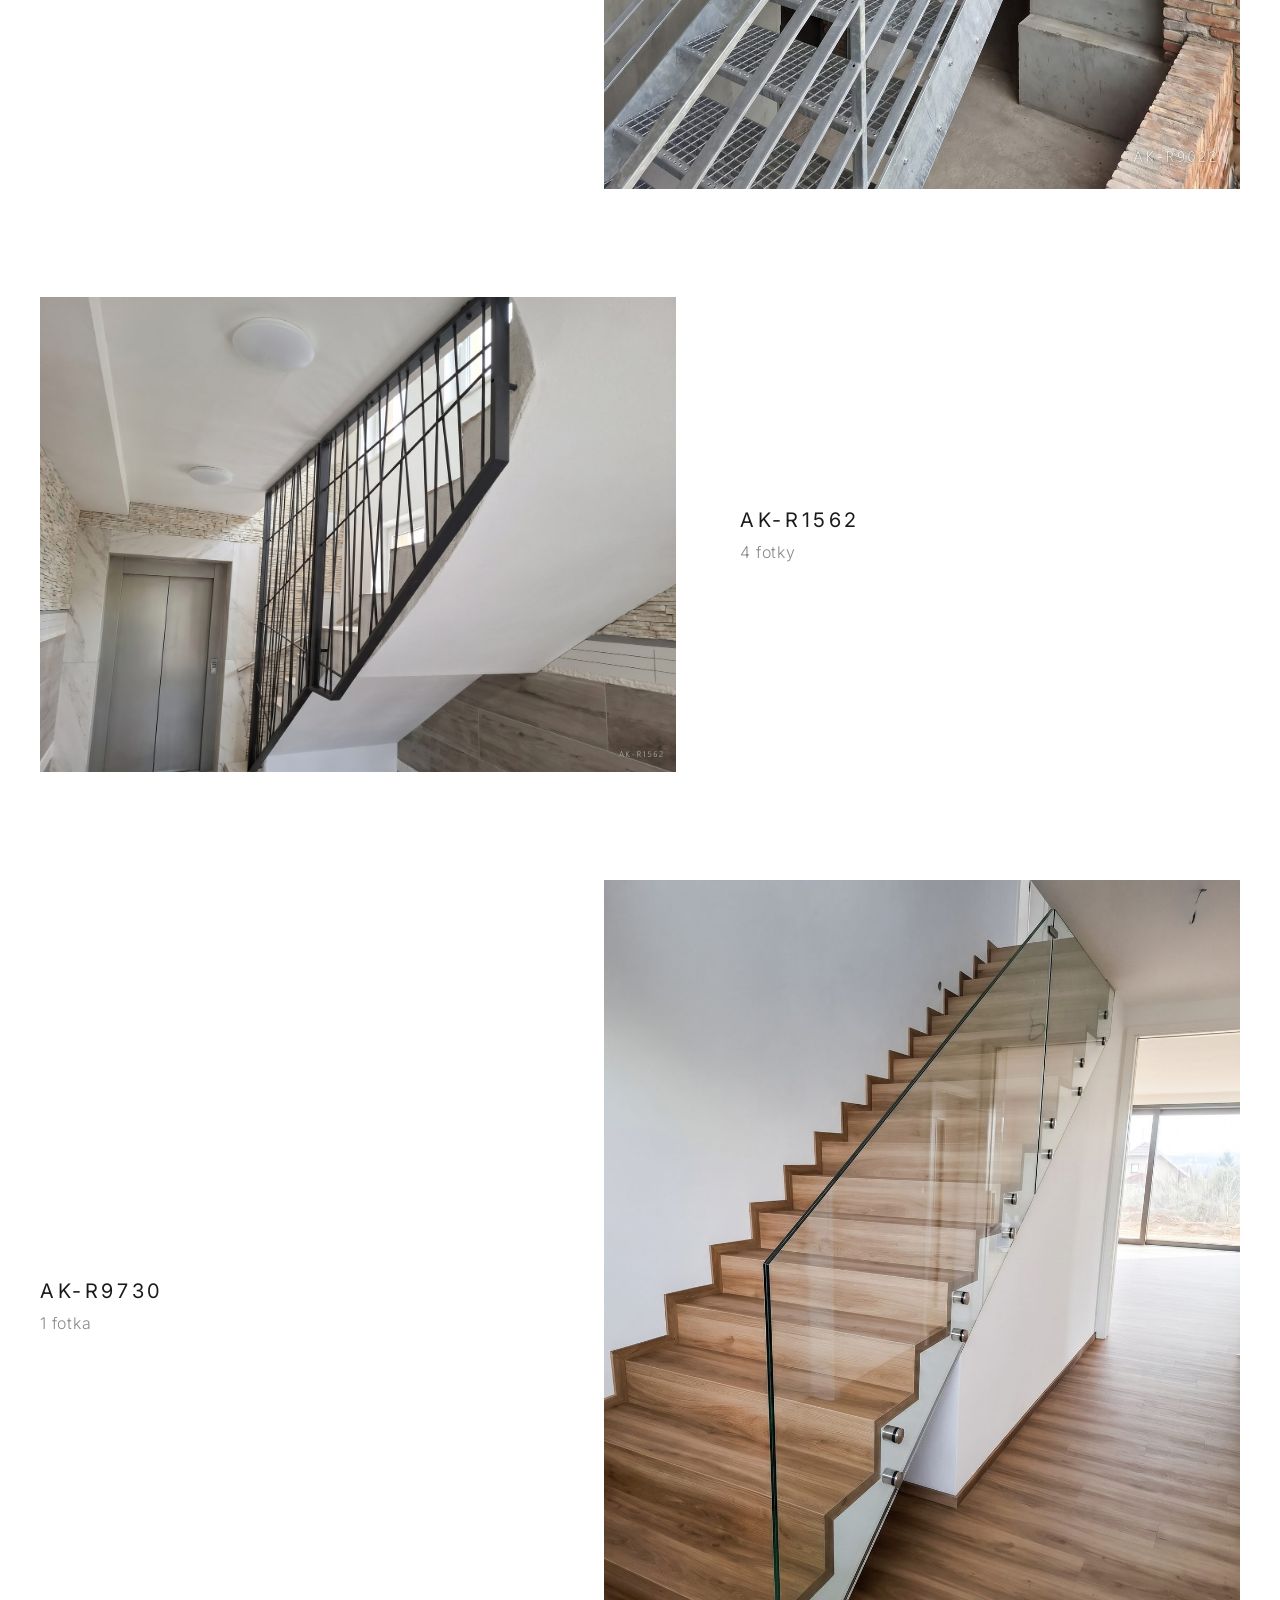
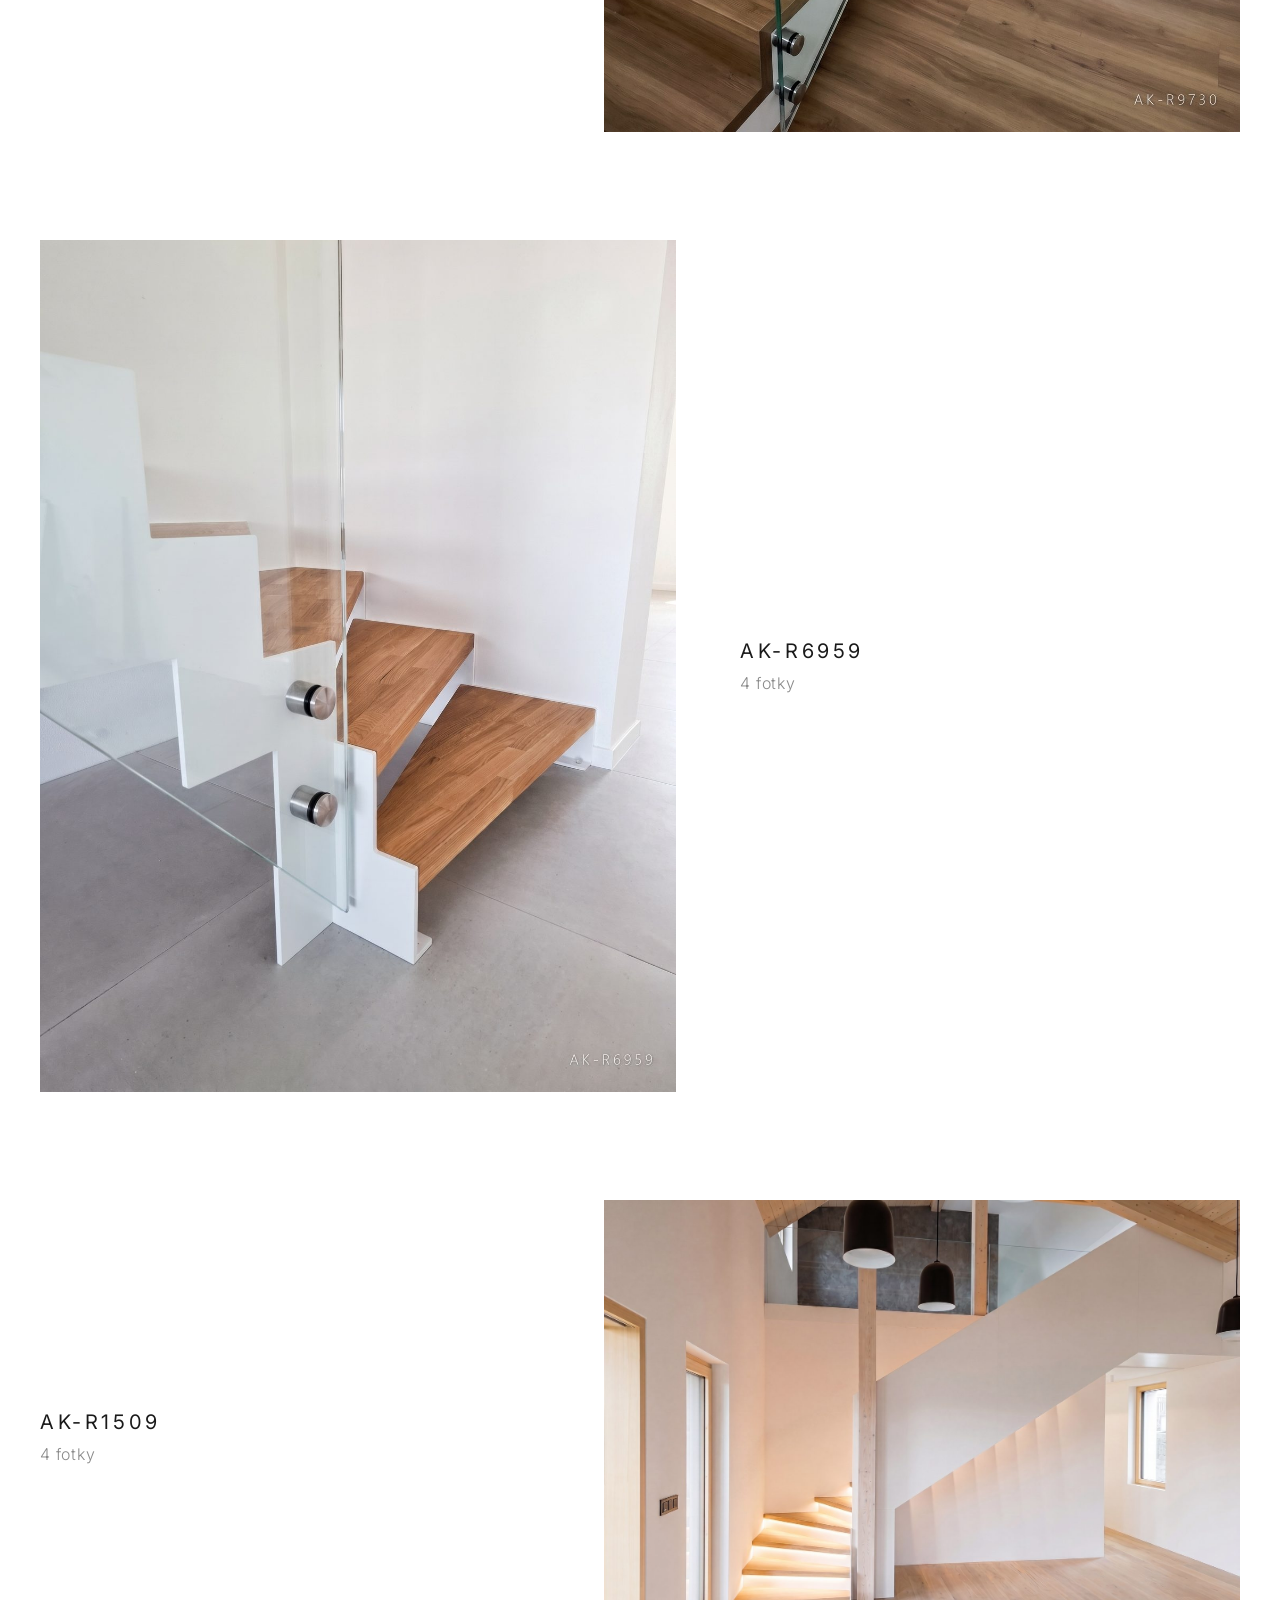
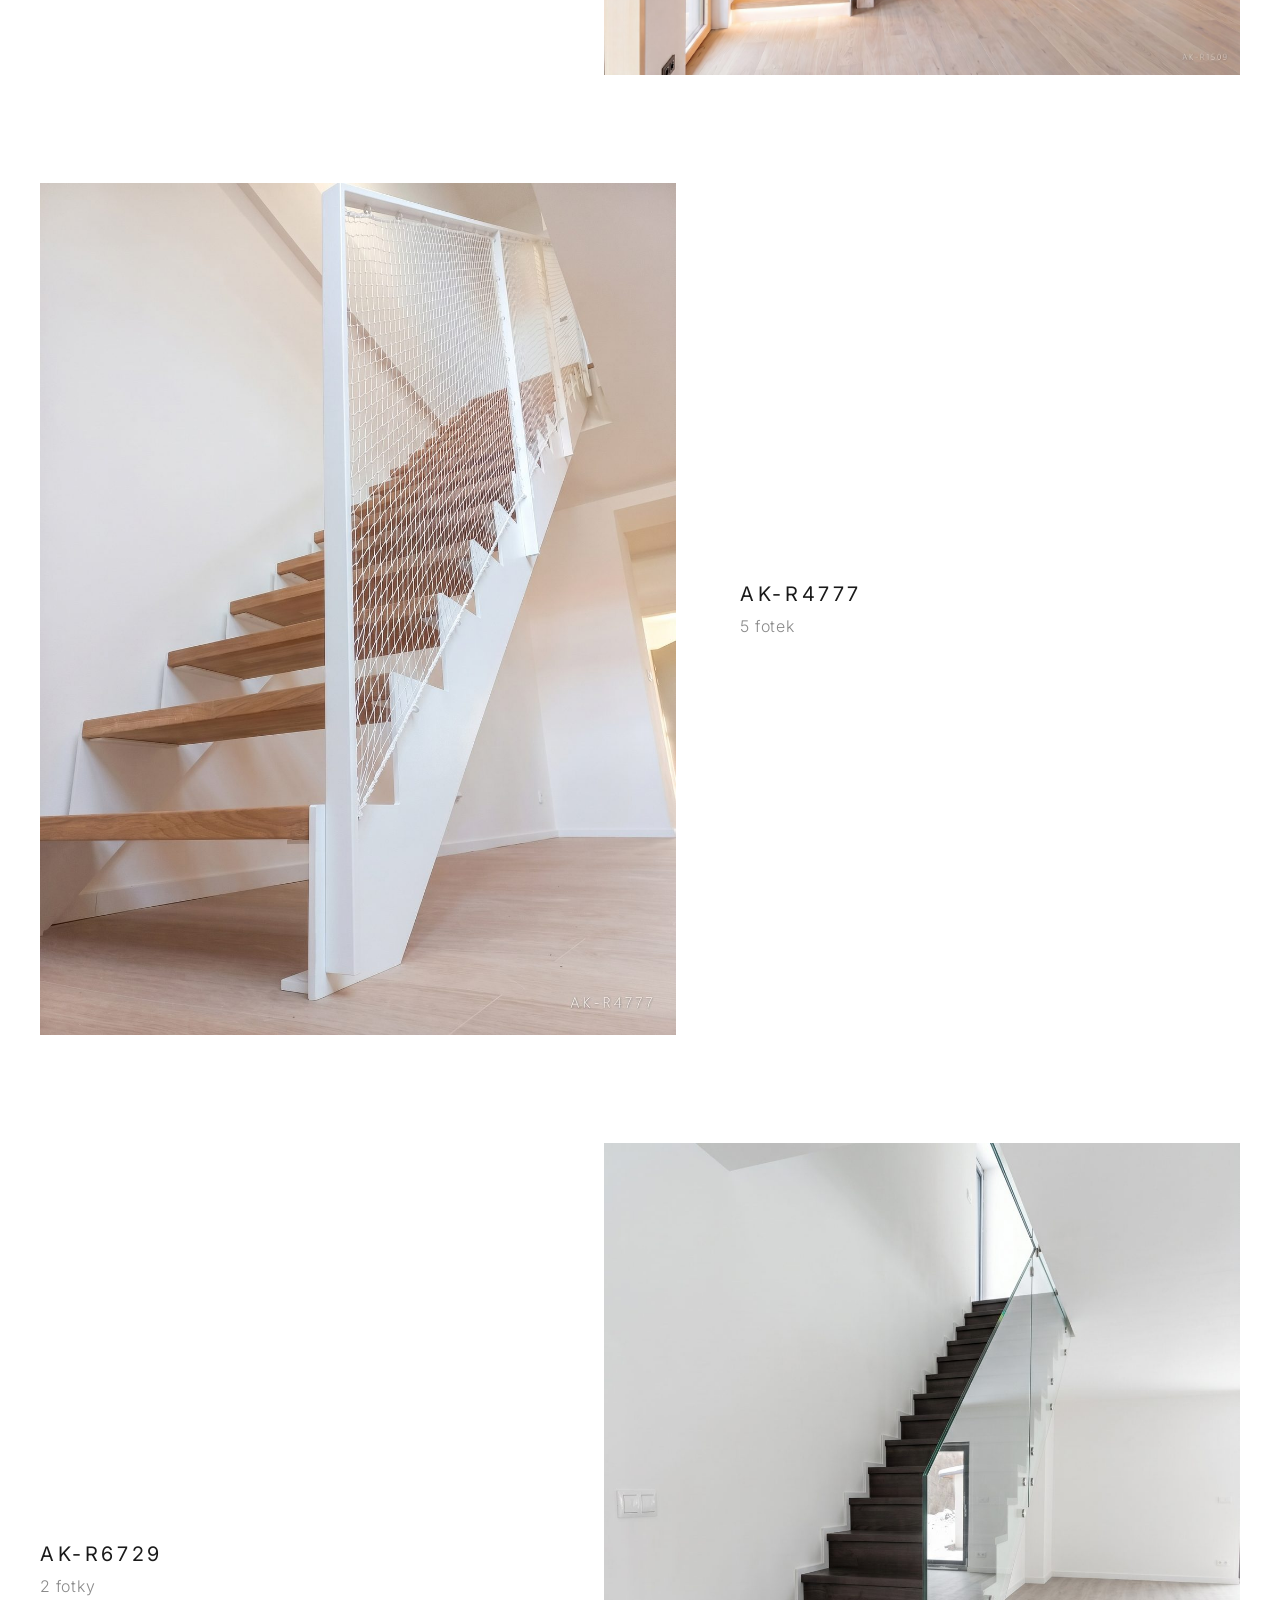
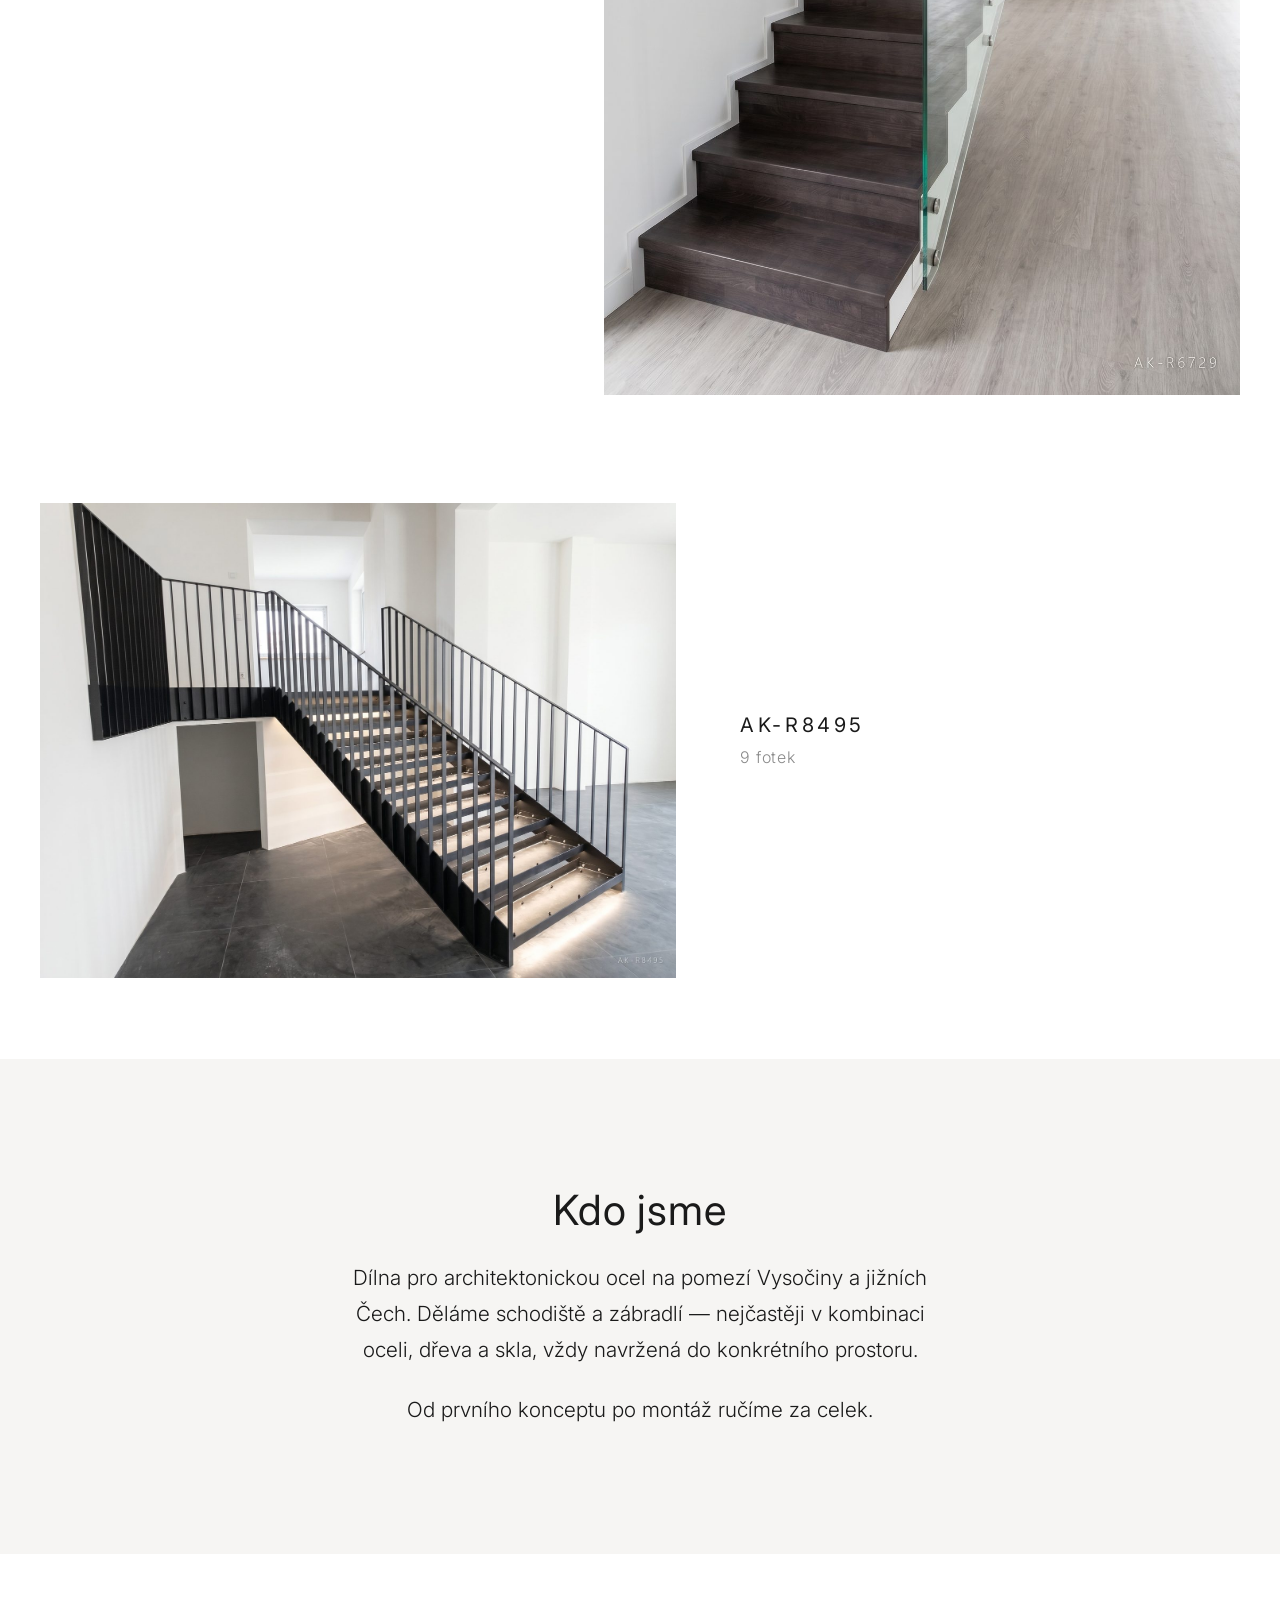
==== commit 27a439ea: "Logo + udaje firmy presunuty do Kontaktu; dole jen dotace" ====
--- a/index.html
+++ b/index.html
@@ -120,20 +120,17 @@
         <a href="mailto:andel@aksteel.cz">andel@aksteel.cz</a>
       </div>
     </div>
+    <img class="footer__logo" src="images/logo-full.png?v=1" alt="AK Steel s.r.o.">
+    <p class="footer__legal">
+      AK Steel s.r.o. &middot; Pálovice 68, 675 31 Pálovice &middot; IČO 21360928 &middot; DIČ CZ21360928<br>
+      Zapsáno v obchodním rejstříku u Krajského soudu v Brně, sp.&nbsp;zn. C&nbsp;138559
+    </p>
   </section>
 
   <section class="dotace" aria-label="Dotace Evropské unie">
     <p class="dotace__text">Projekt „Investice do rozvoje podnikání firmy v kovovýrobě“ je spolufinancován Evropskou unií. Výsledkem je pořízení nového užitkového vozidla a vybavení dílny. <a href="dotace/dotace-plakat.pdf" target="_blank" rel="noopener">Plakát&nbsp;(PDF)</a></p>
     <img class="dotace__loga" src="images/dotace-loga.png?v=2" alt="Spolufinancováno Evropskou unií · Strategický plán SZP · MAS Jemnicko · mapaprojektu.cz">
   </section>
-
-  <footer class="footer">
-    <img class="footer__logo" src="images/logo-full.png?v=1" alt="AK Steel s.r.o.">
-    <p class="footer__legal">
-      AK Steel s.r.o. &middot; Pálovice 68, 675 31 Pálovice &middot; IČO 21360928 &middot; DIČ CZ21360928<br>
-      Zapsáno v obchodním rejstříku u Krajského soudu v Brně, sp.&nbsp;zn. C&nbsp;138559
-    </p>
-  </footer>
 
   <script src="js/hero-images.js?v=3"></script>
   <script src="js/hero.js?v=7"></script>
--- a/css/style.css
+++ b/css/style.css
@@ -462,11 +462,14 @@
   color: var(--text-muted);
   max-width: 60ch;
 }
+/* logo + údaje firmy přesunuté do sekce Kontakt */
+.contact-section .footer__logo { margin-top: clamp(2.5rem, 6vh, 4rem); }
+.contact-section .footer__legal { margin-top: 1.1rem; }
 
 /* --- Dotace (povinná publicita EU) — decentně --- */
 .dotace {
   background: var(--bg-soft);
-  padding: clamp(1.5rem, 4vh, 2.5rem) var(--space) 0;
+  padding: clamp(2rem, 5vh, 3.5rem) var(--space);
   display: flex;
   flex-direction: column;
   align-items: center;
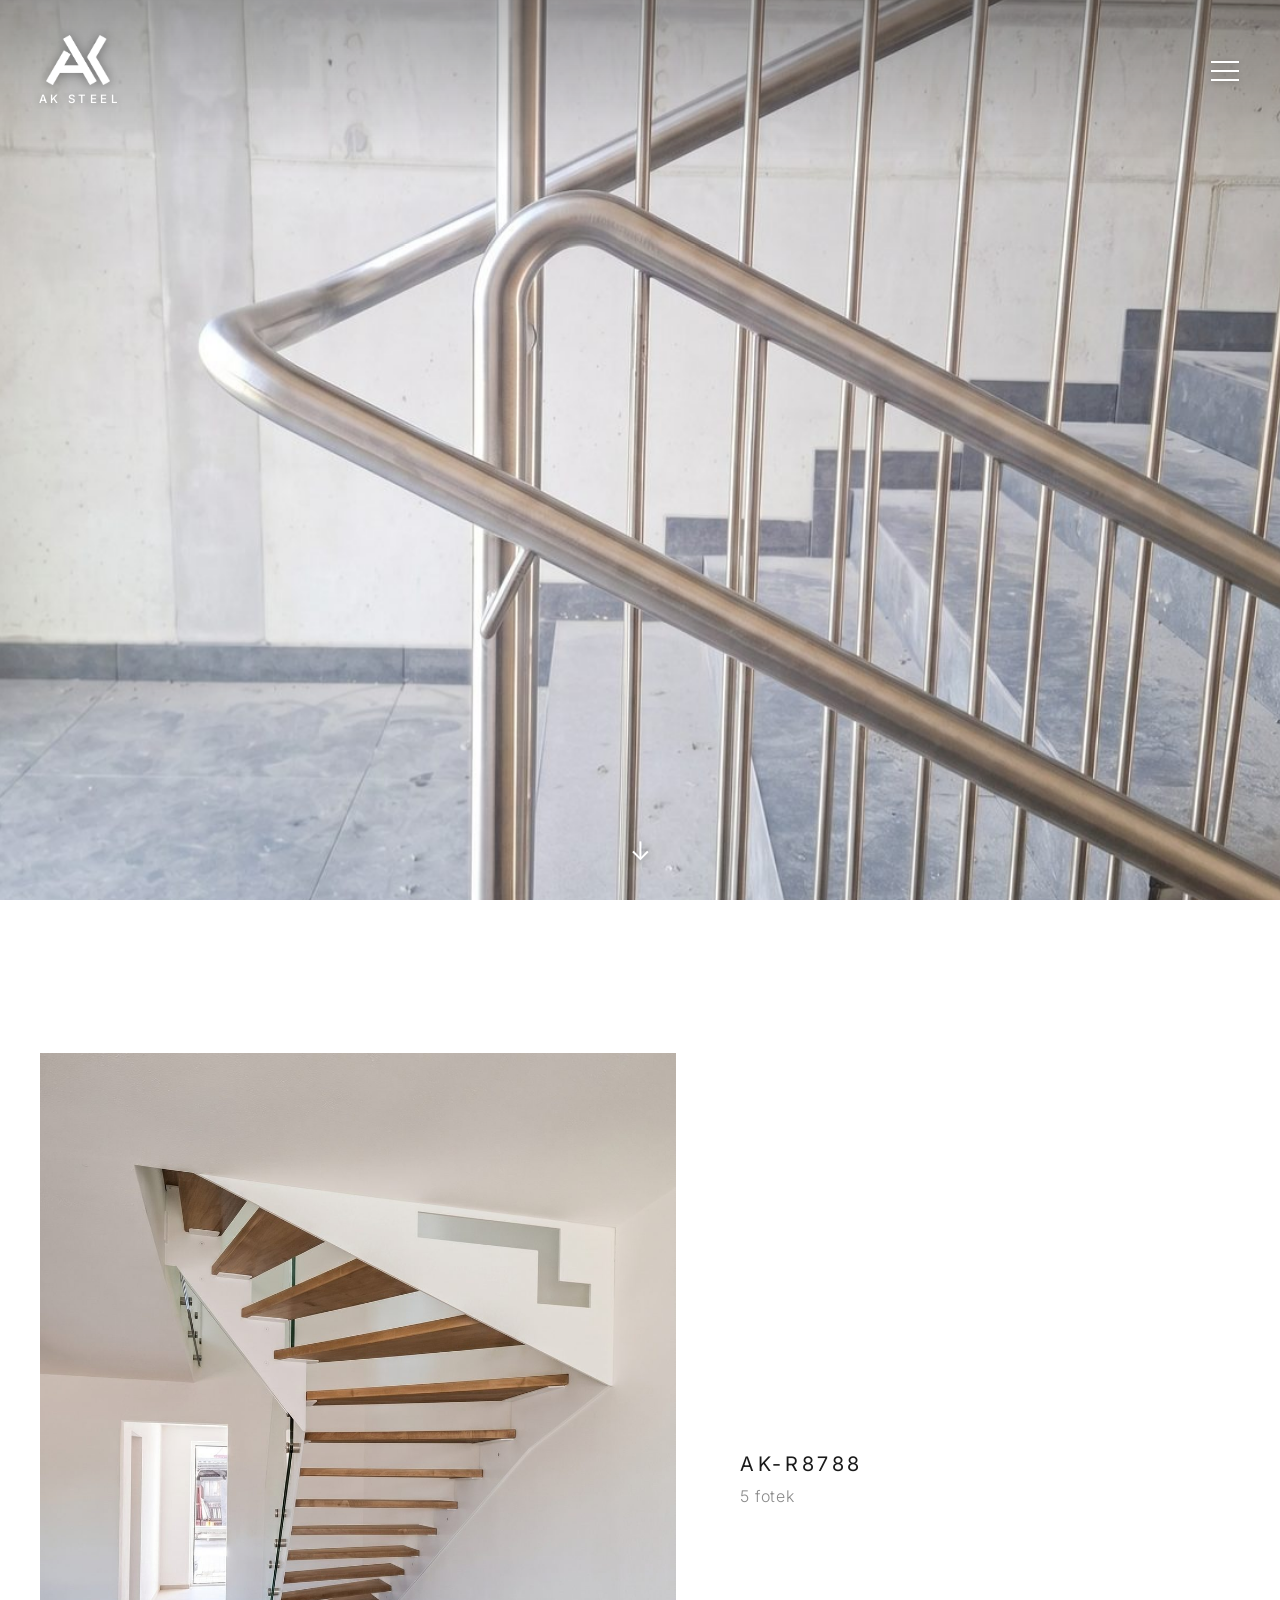
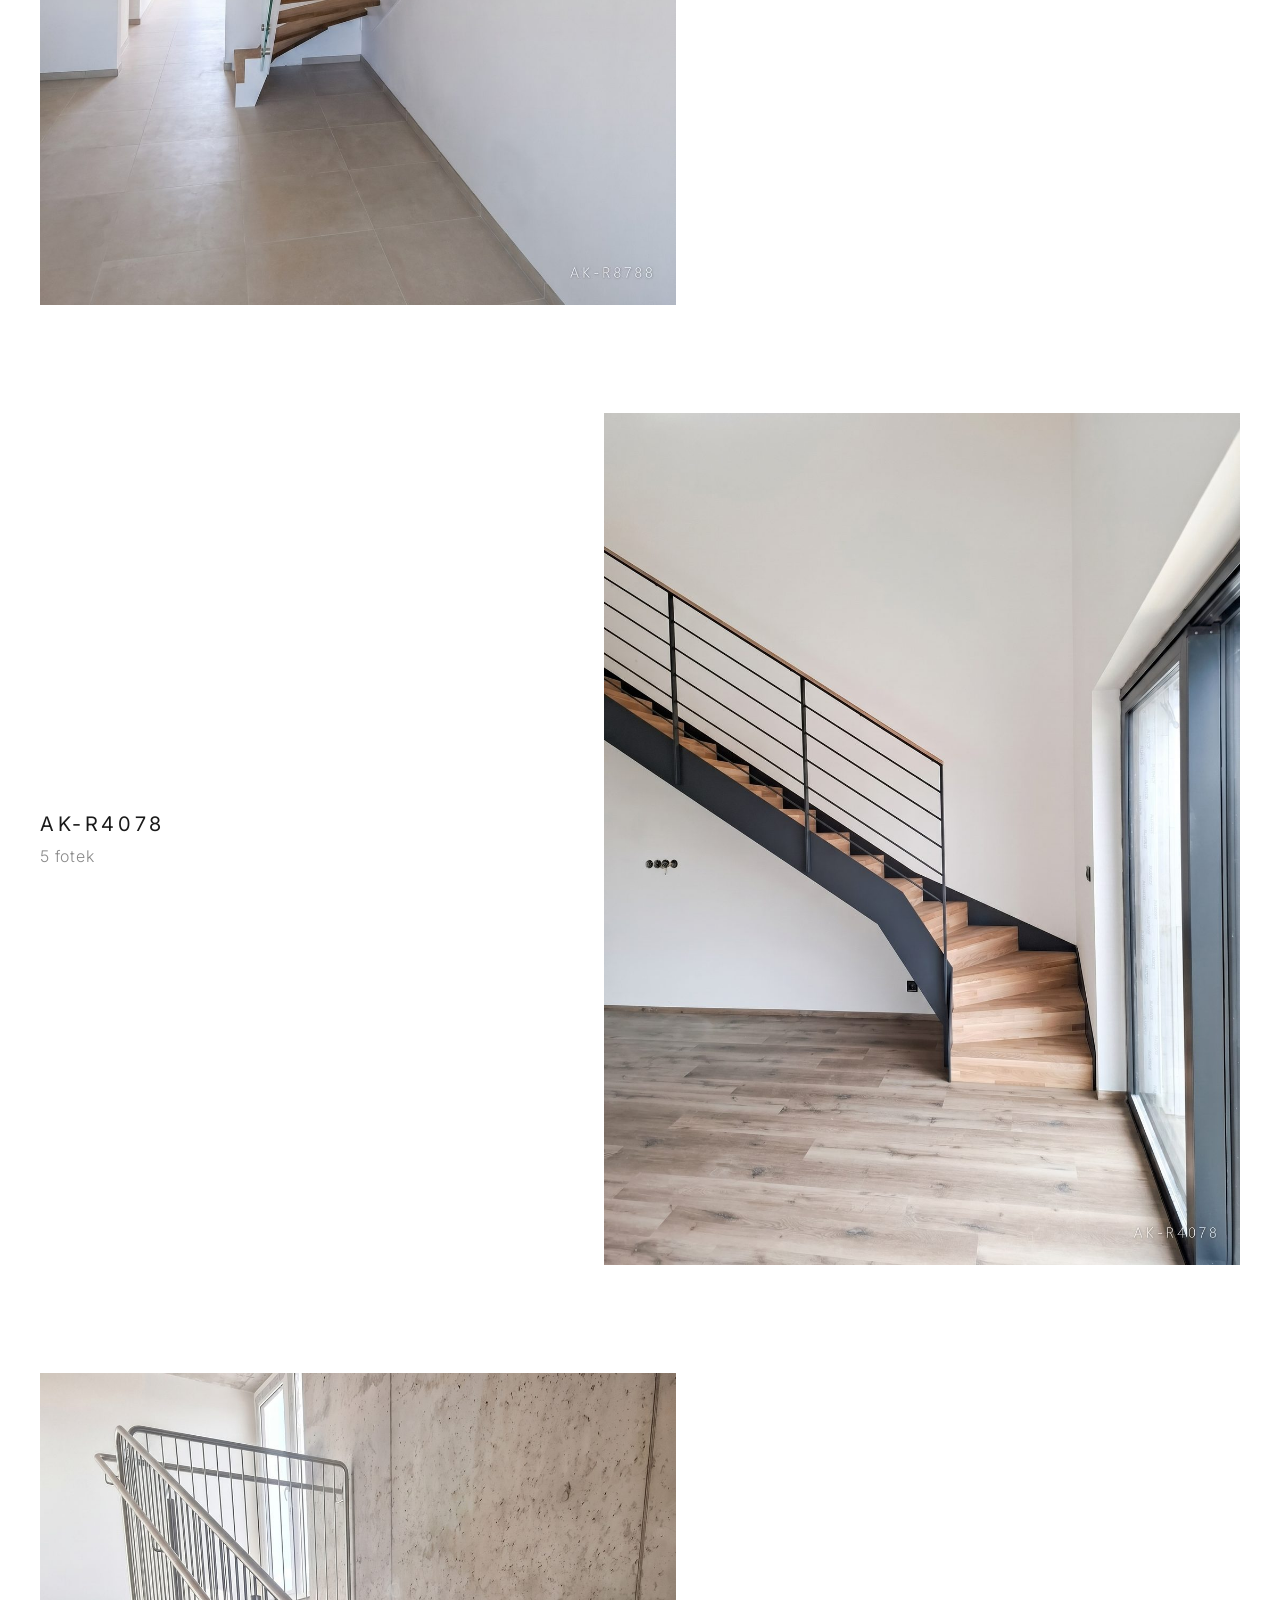
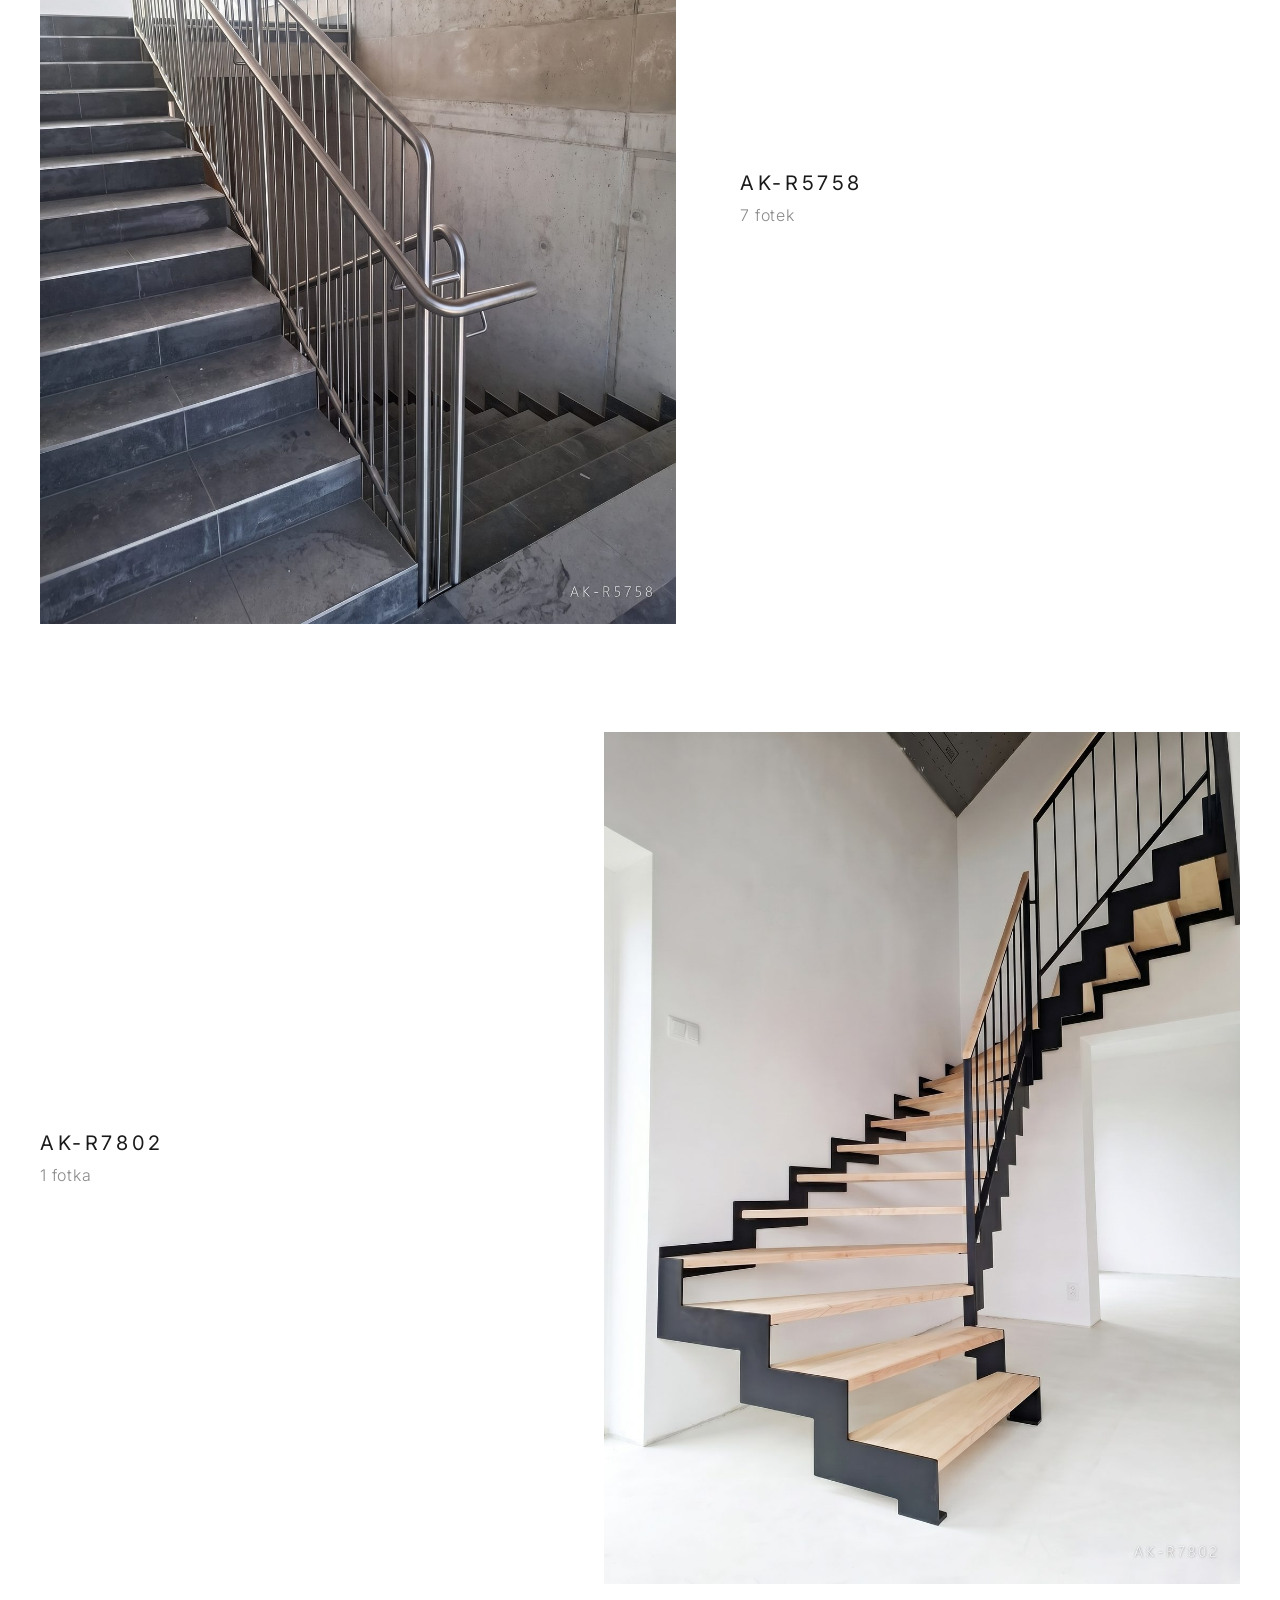
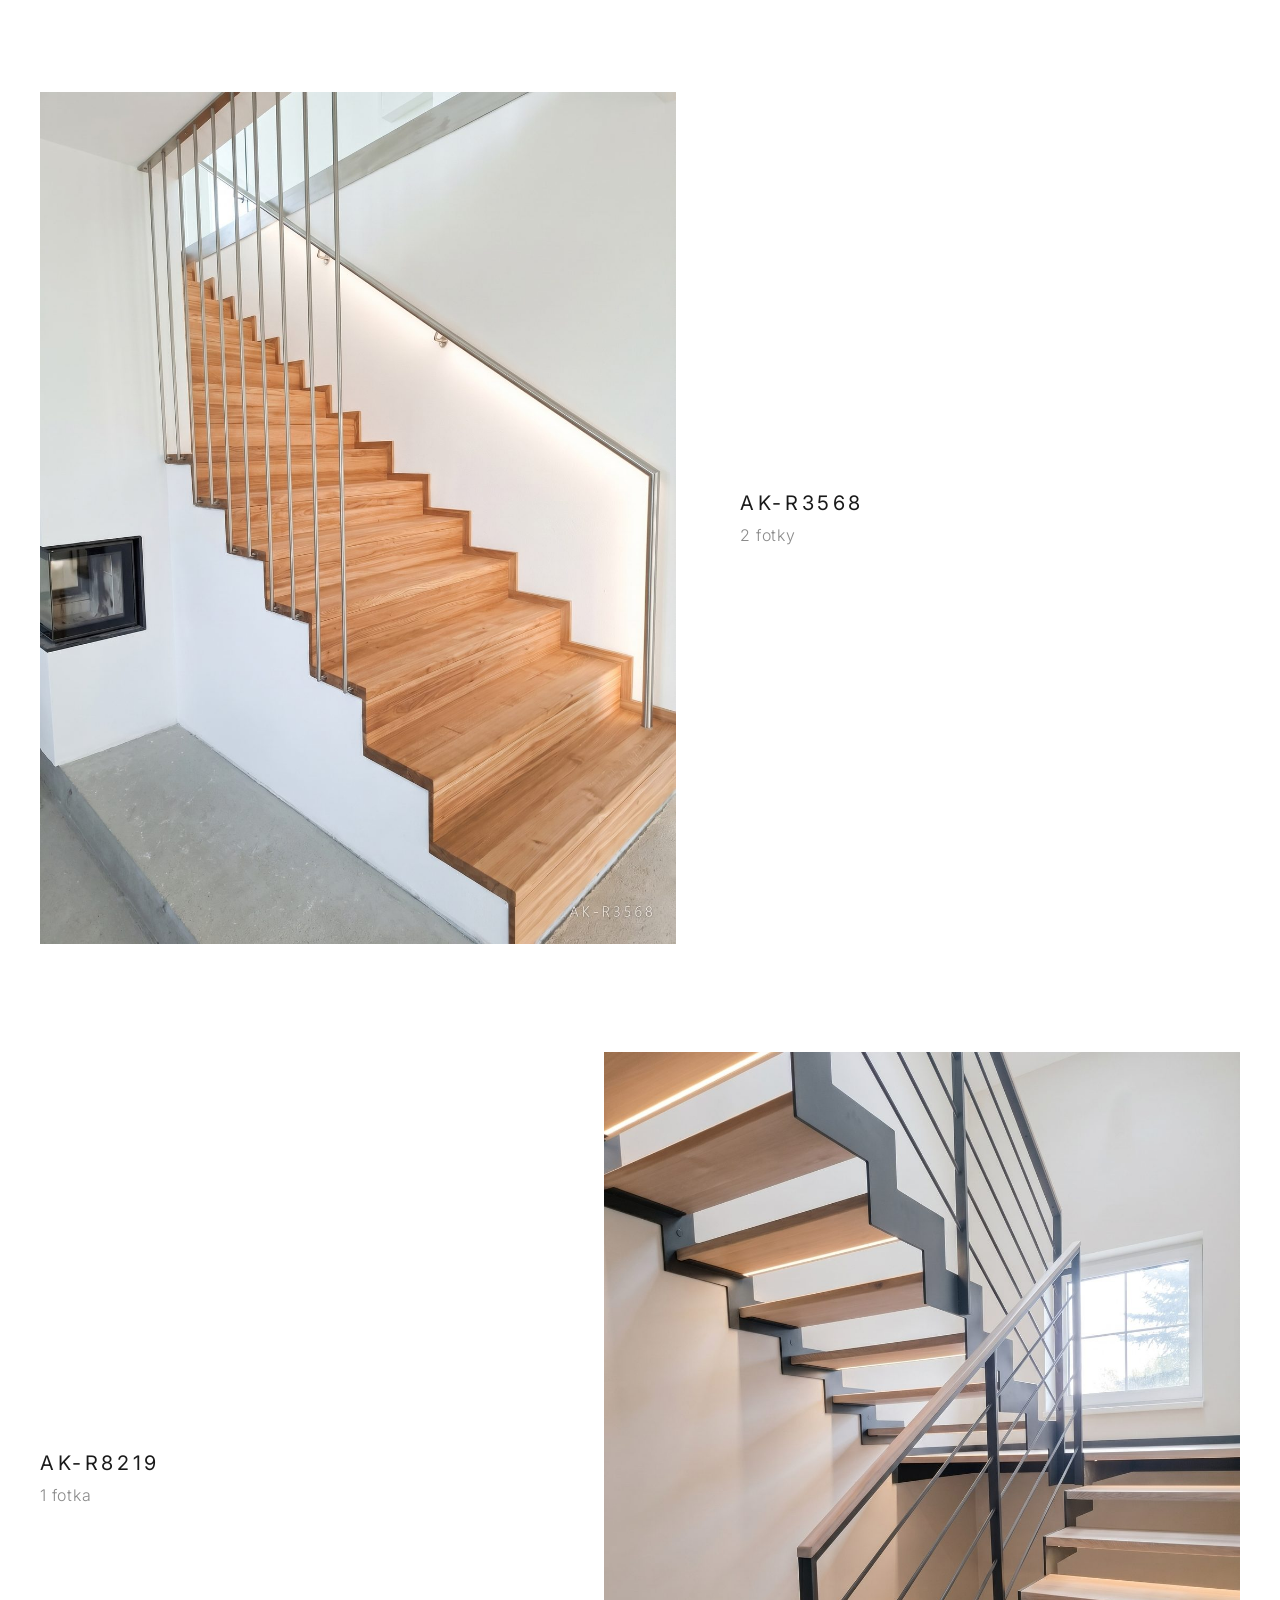
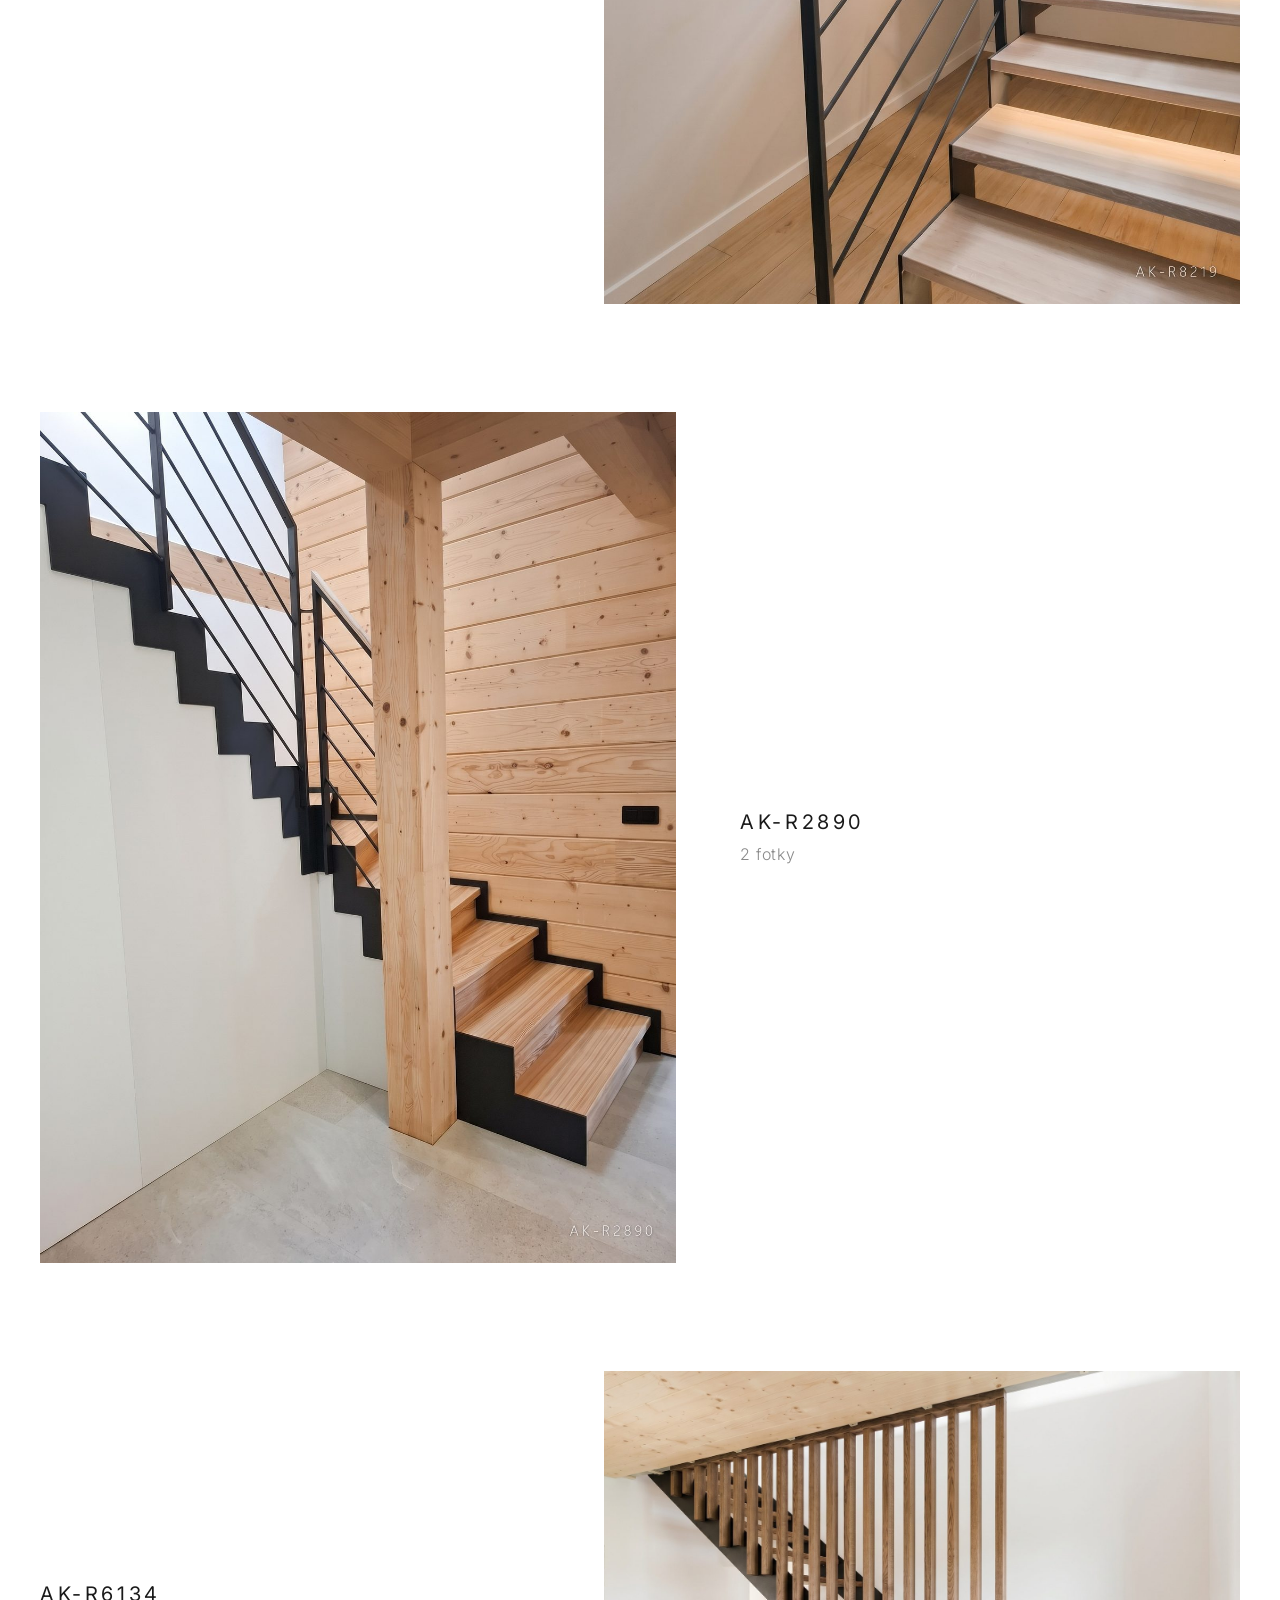
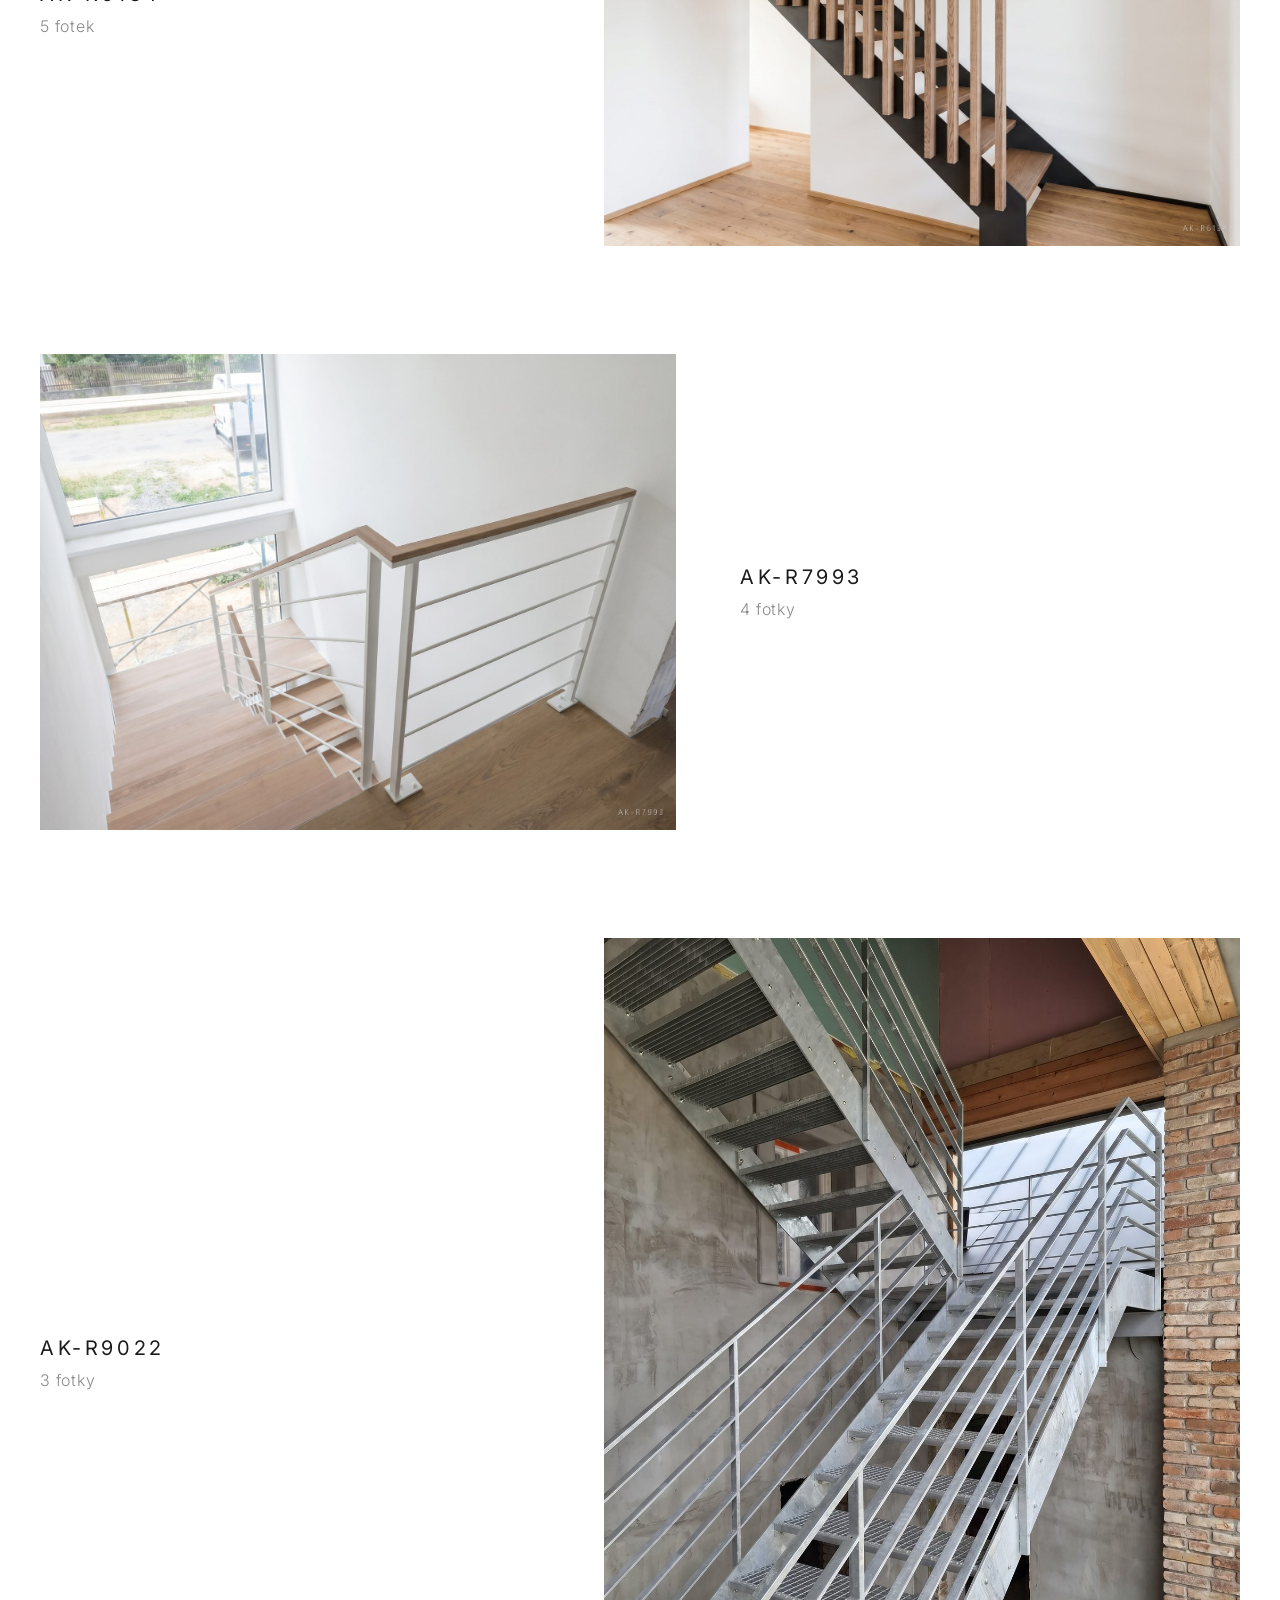
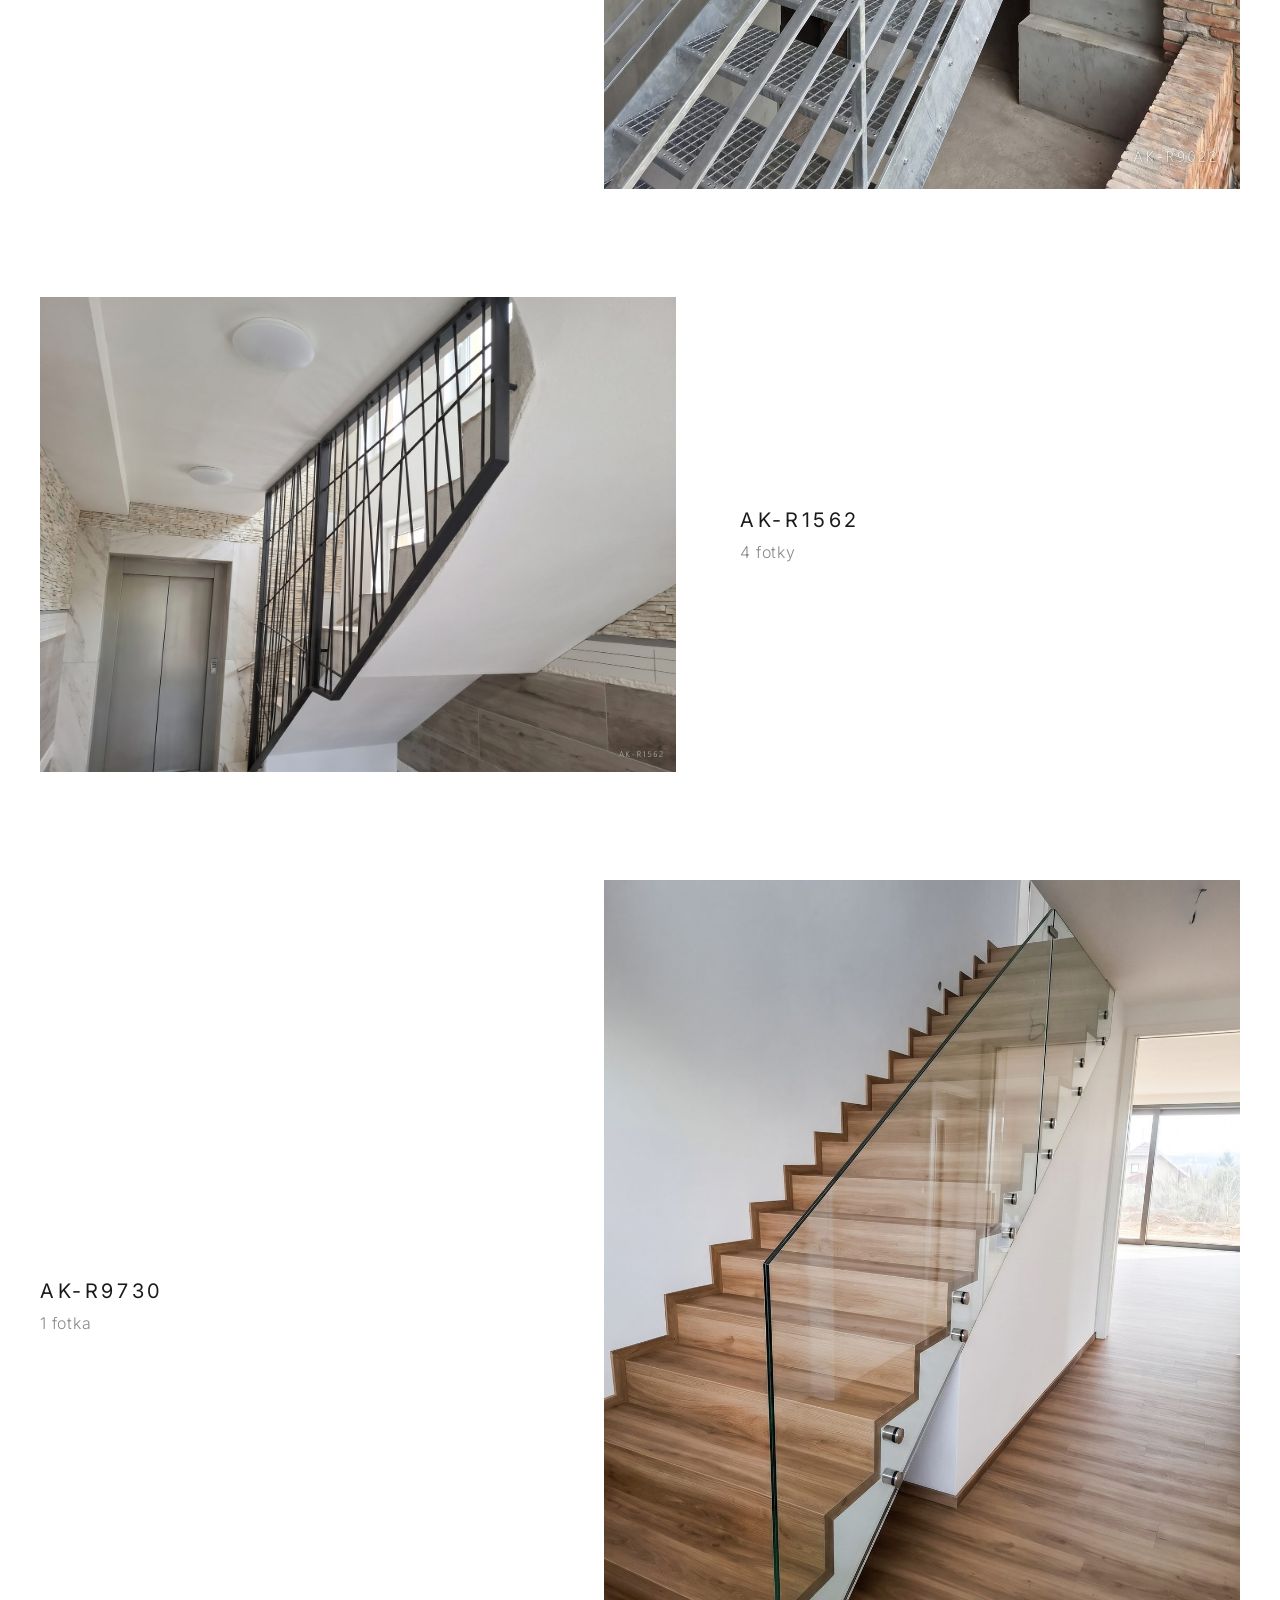
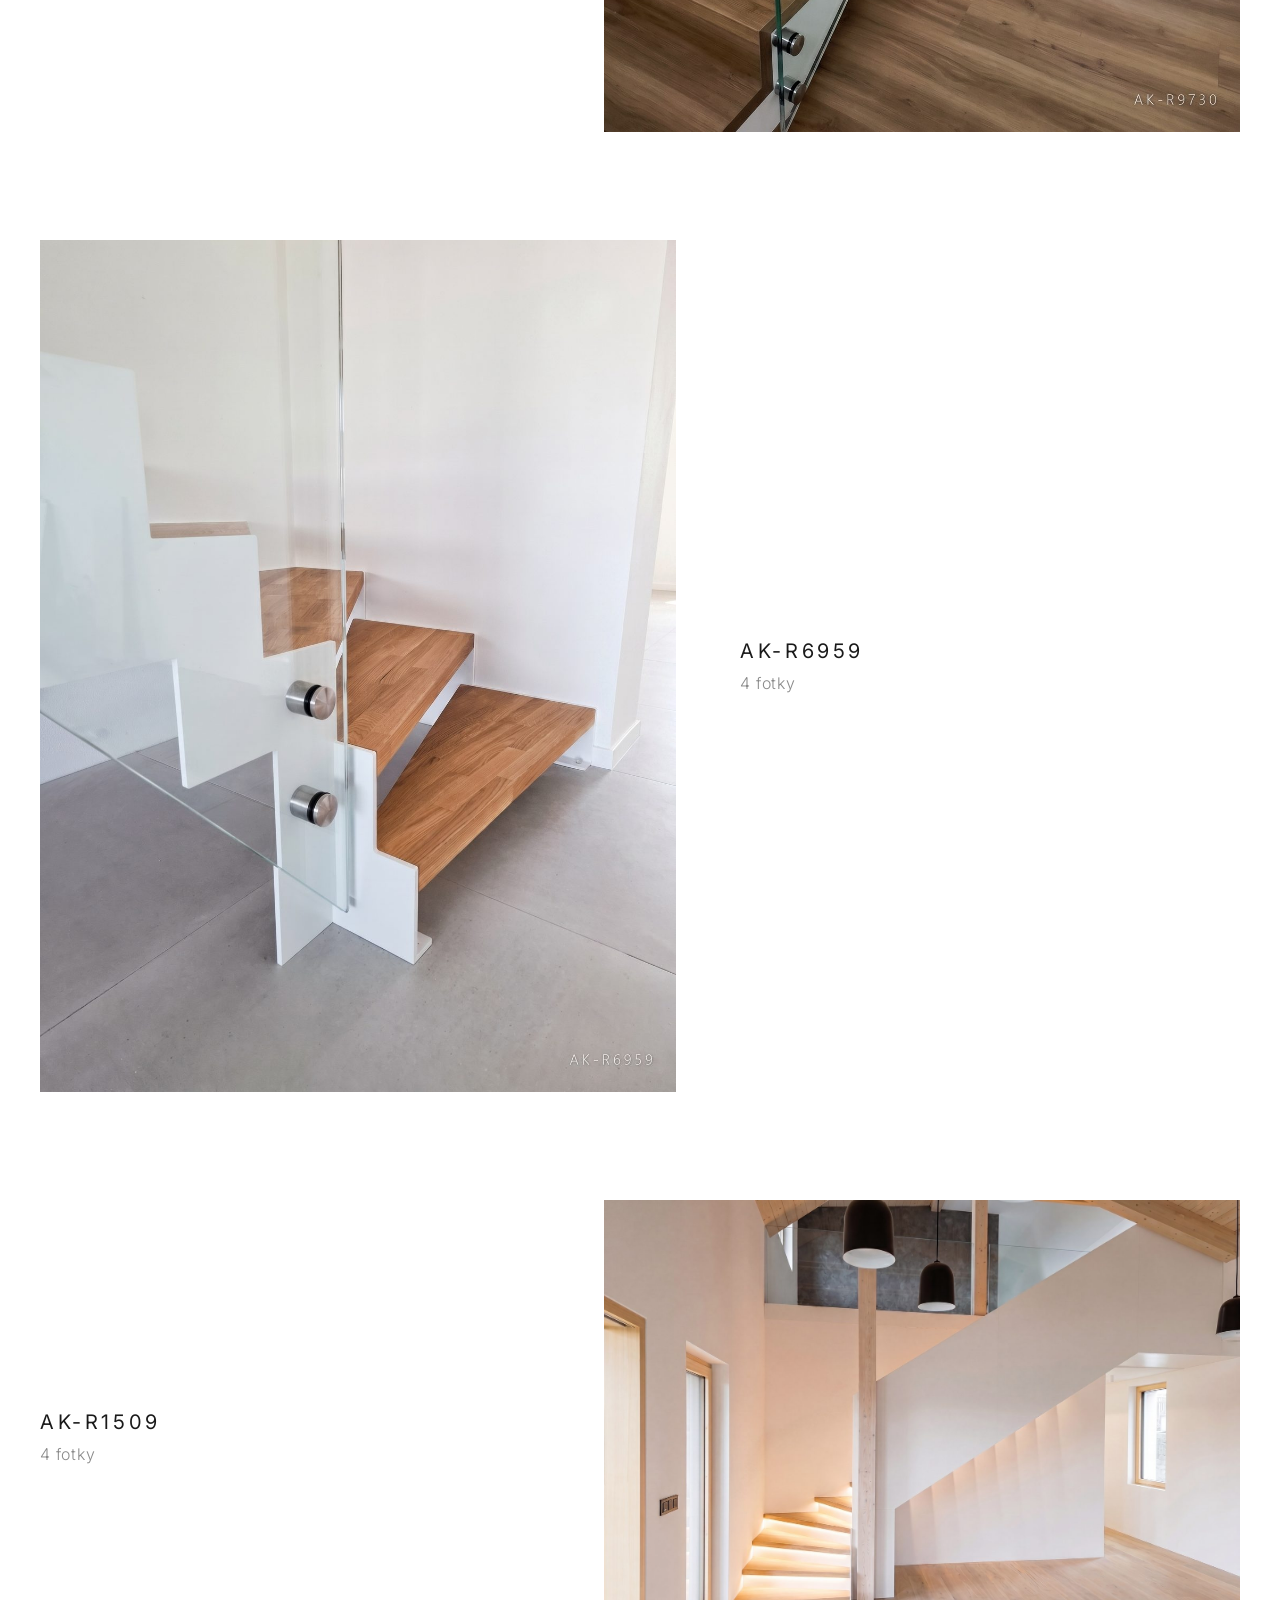
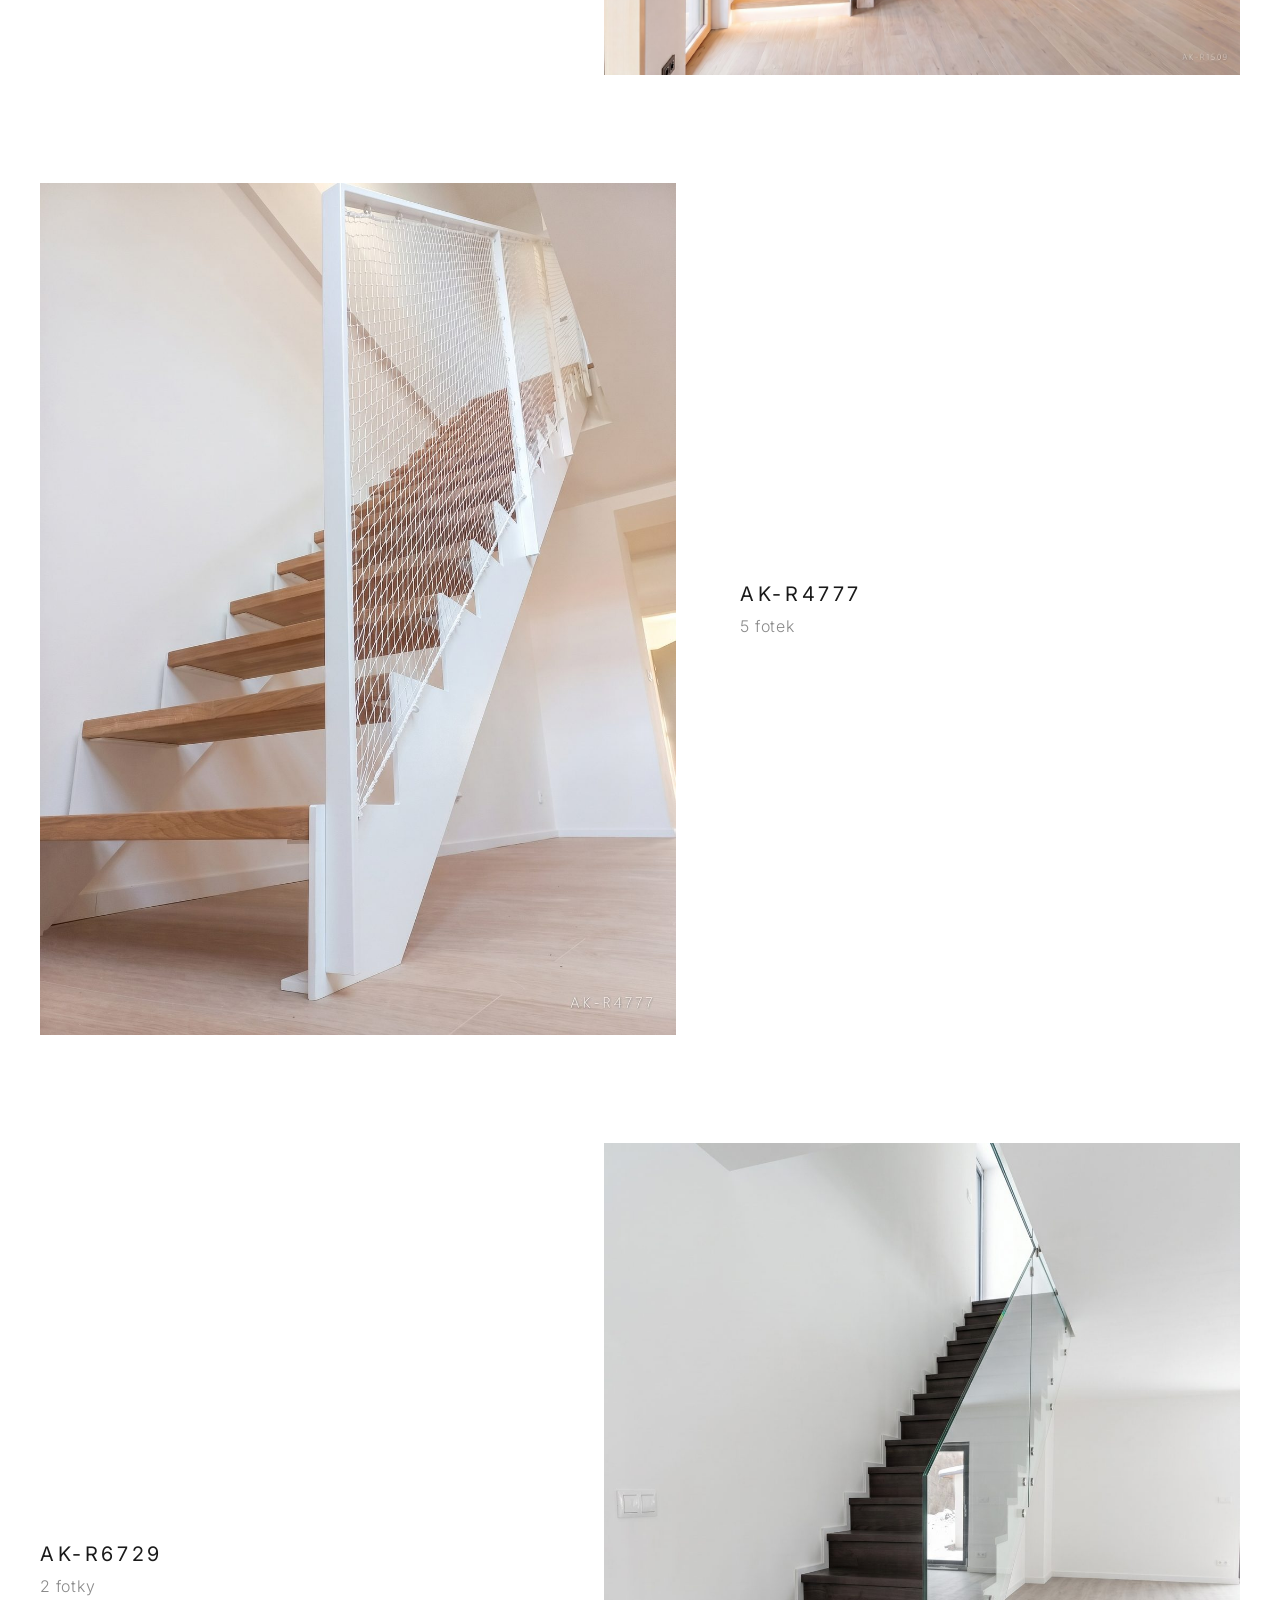
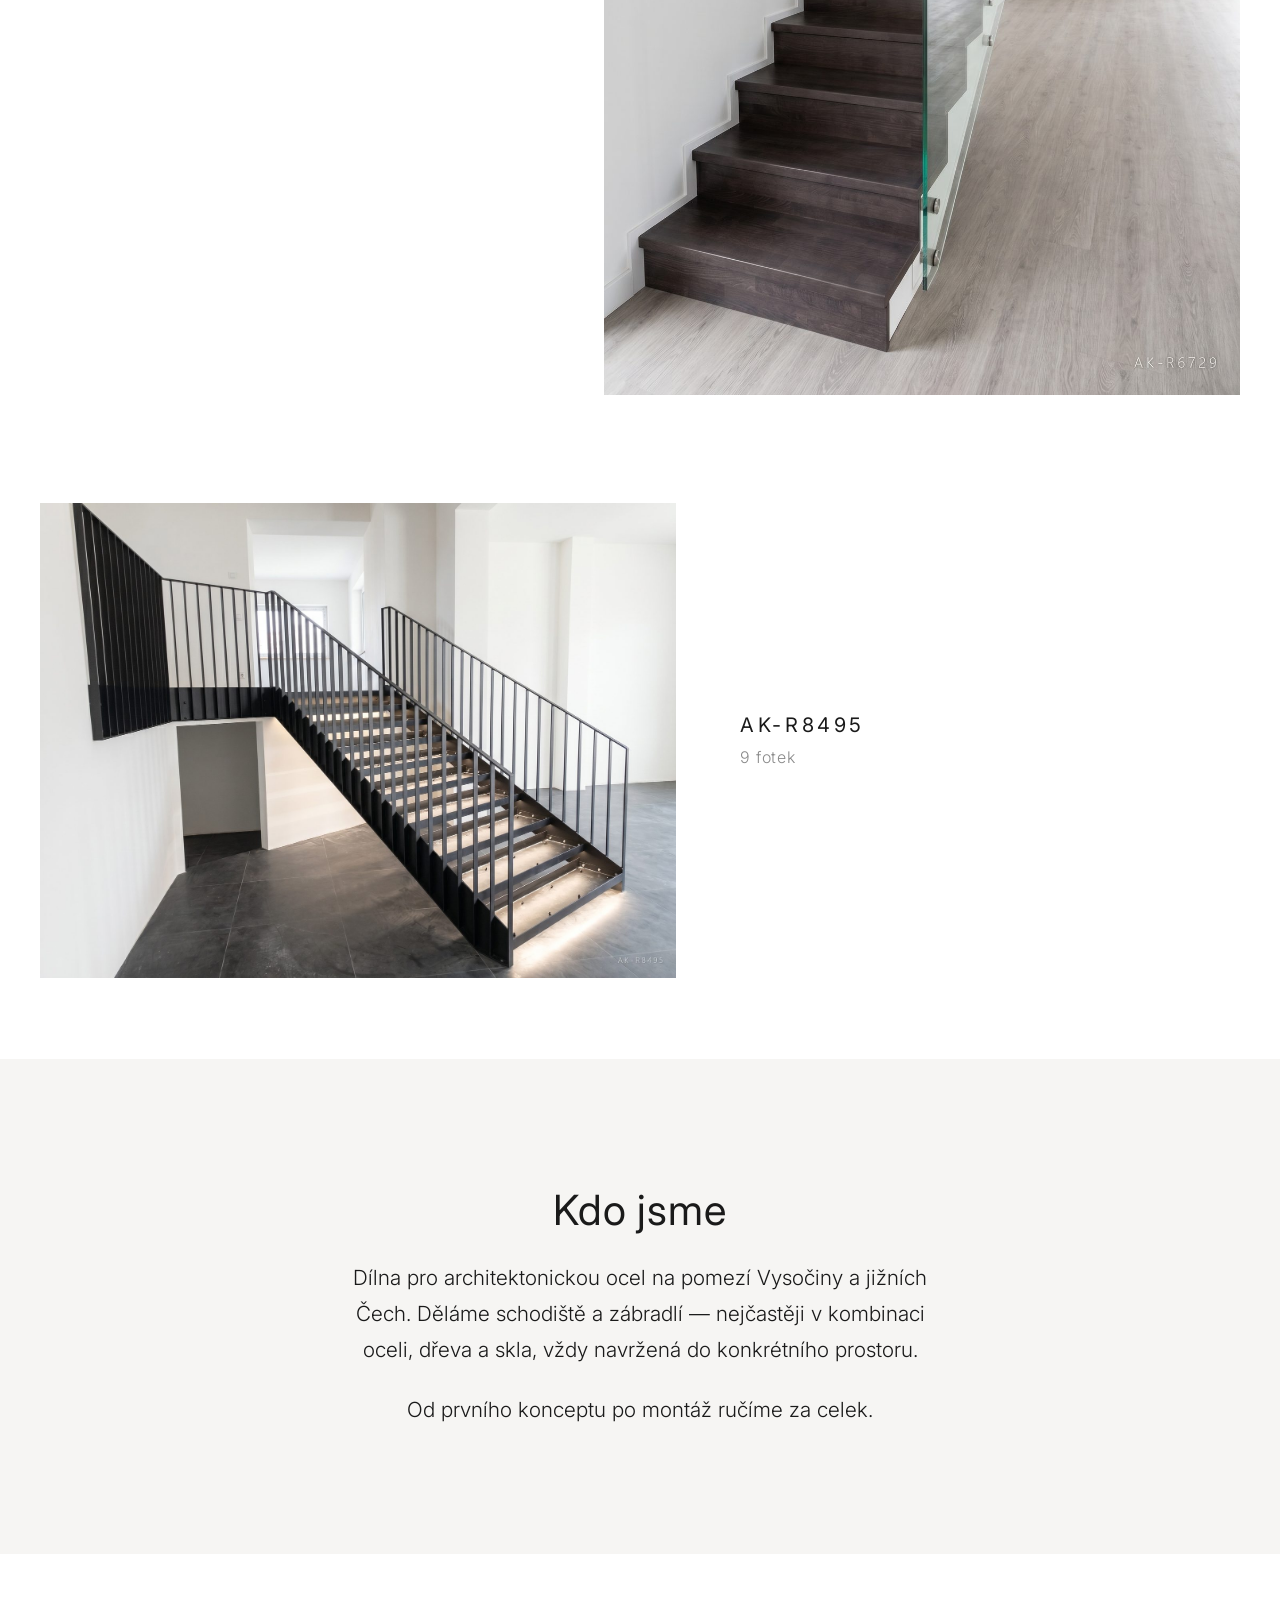
==== commit 64e4a0c5: "Bump CSS v=23 (cache busting pro mezery v Kontaktu)" ====
--- a/index.html
+++ b/index.html
@@ -11,7 +11,7 @@
   <link rel="preconnect" href="https://fonts.googleapis.com">
   <link rel="preconnect" href="https://fonts.gstatic.com" crossorigin>
   <link href="https://fonts.googleapis.com/css2?family=Inter:wght@300;400;500&display=swap" rel="stylesheet">
-  <link rel="stylesheet" href="css/style.css?v=22">
+  <link rel="stylesheet" href="css/style.css?v=23">
 </head>
 <body>
 
--- a/css/style.css
+++ b/css/style.css
@@ -449,7 +449,7 @@
   text-align: center;
 }
 .footer__logo {
-  height: clamp(70px, 11vw, 110px);
+  height: clamp(58px, 7.5vw, 84px);
   width: auto;
   display: block;
   opacity: 0.9;
@@ -463,8 +463,9 @@
   max-width: 60ch;
 }
 /* logo + údaje firmy přesunuté do sekce Kontakt */
-.contact-section .footer__logo { margin-top: clamp(2.5rem, 6vh, 4rem); }
-.contact-section .footer__legal { margin-top: 1.1rem; }
+.contact-section .contact-section__people { margin-top: clamp(1.5rem, 4vh, 2.5rem); }
+.contact-section .footer__logo { margin-top: clamp(4.5rem, 10vh, 7rem); }
+.contact-section .footer__legal { margin-top: 1.8rem; }
 
 /* --- Dotace (povinná publicita EU) — decentně --- */
 .dotace {
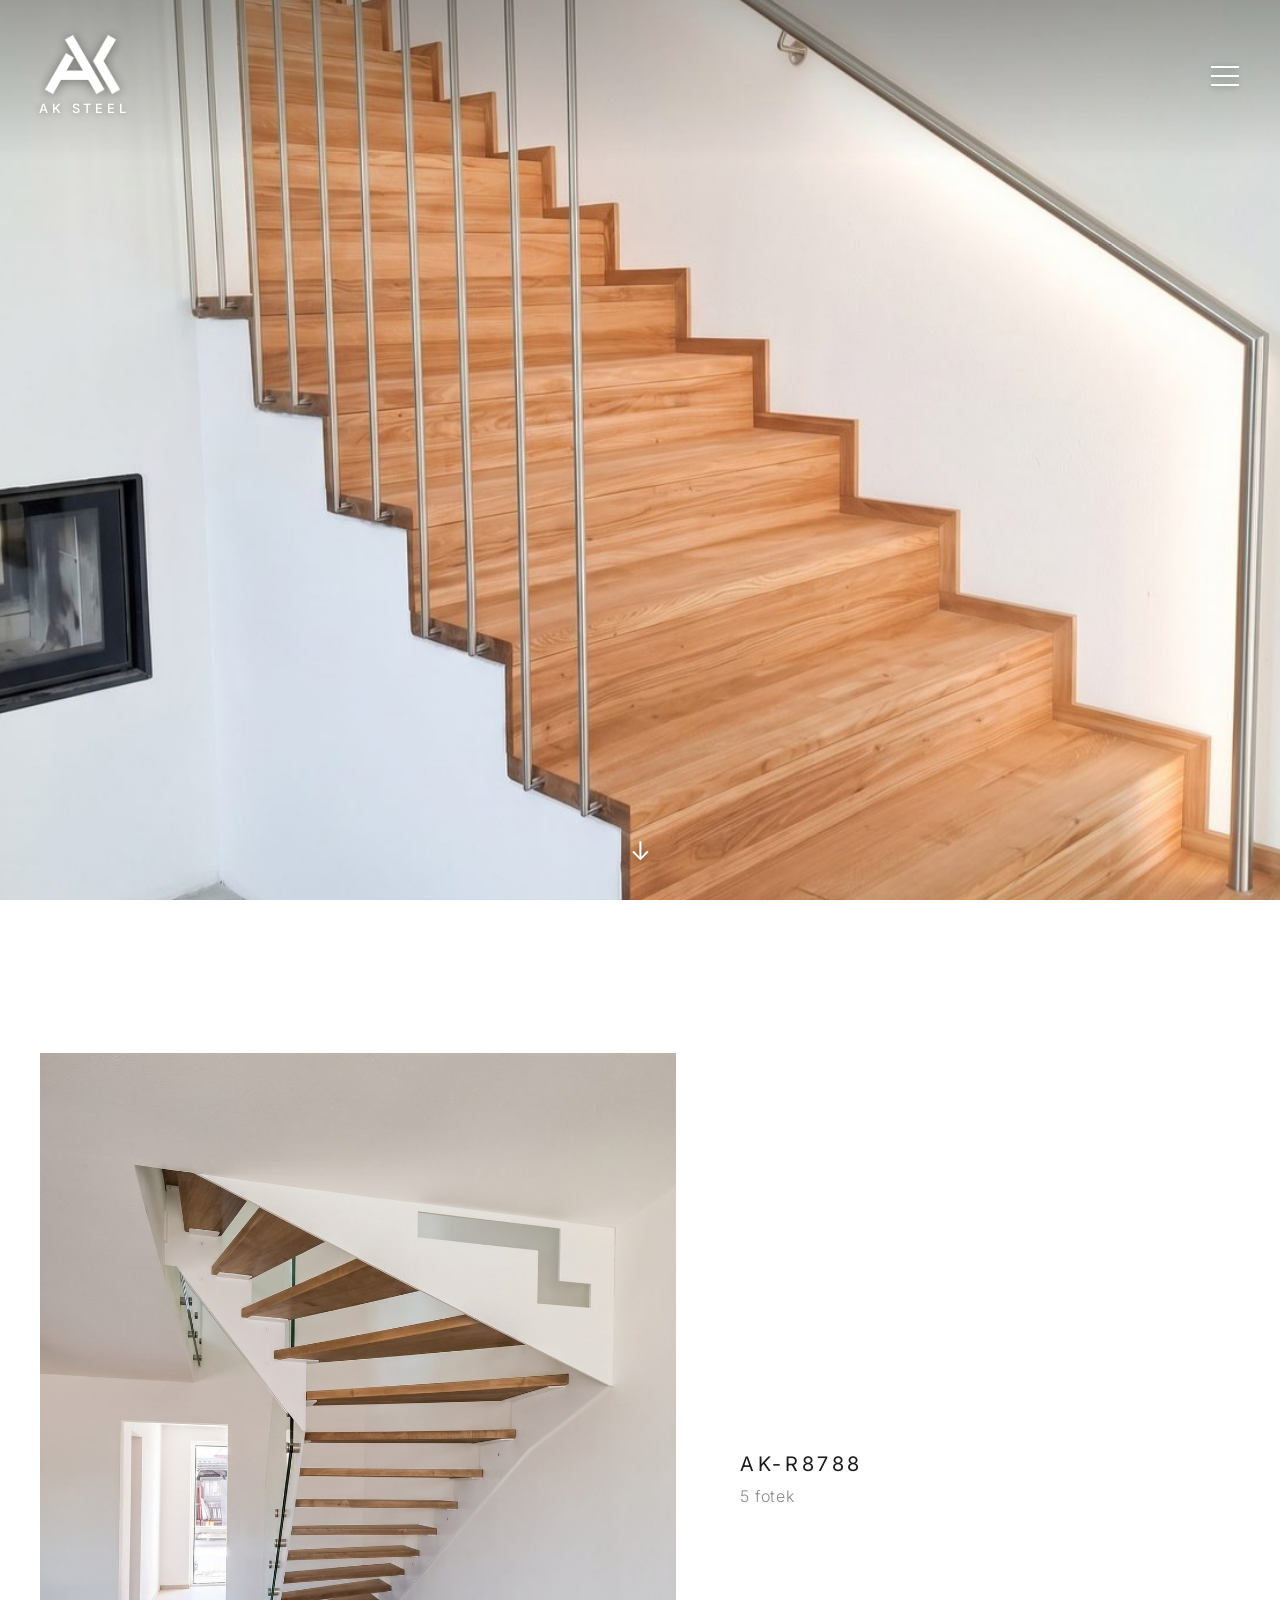
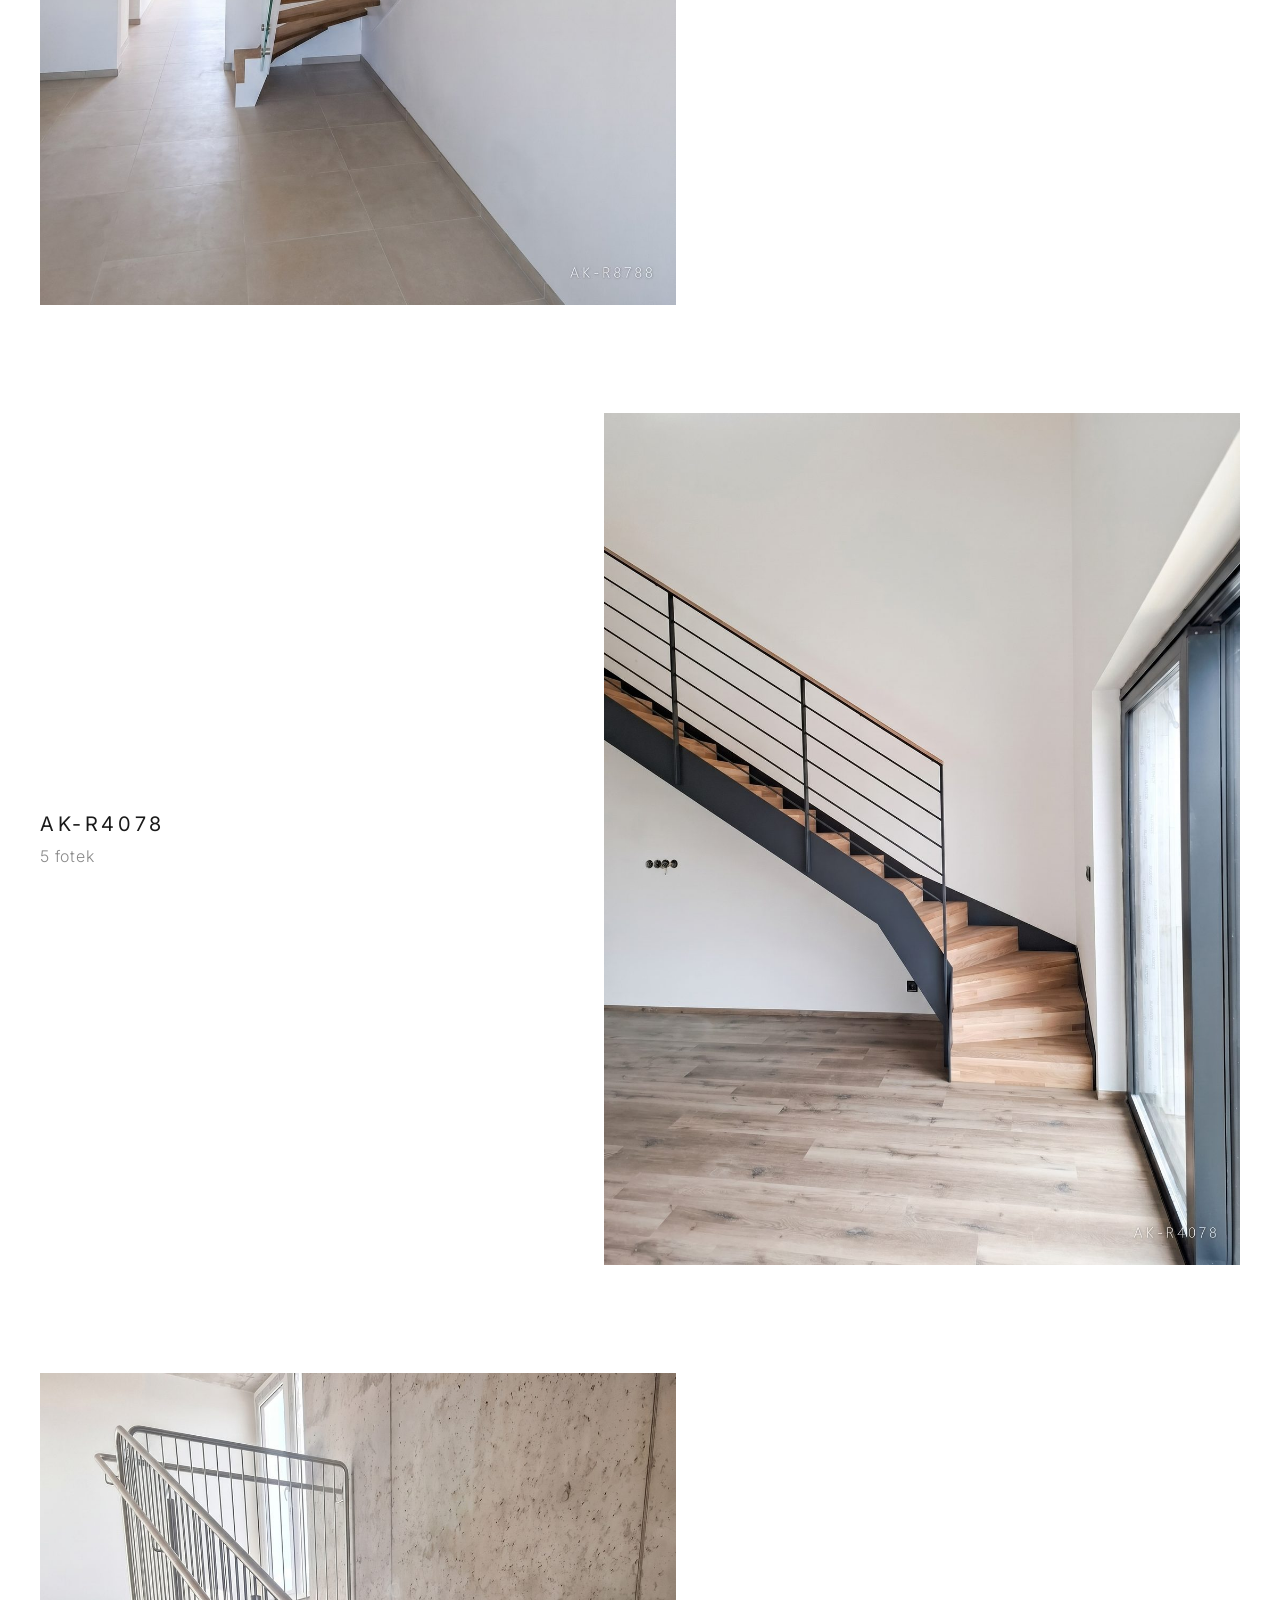
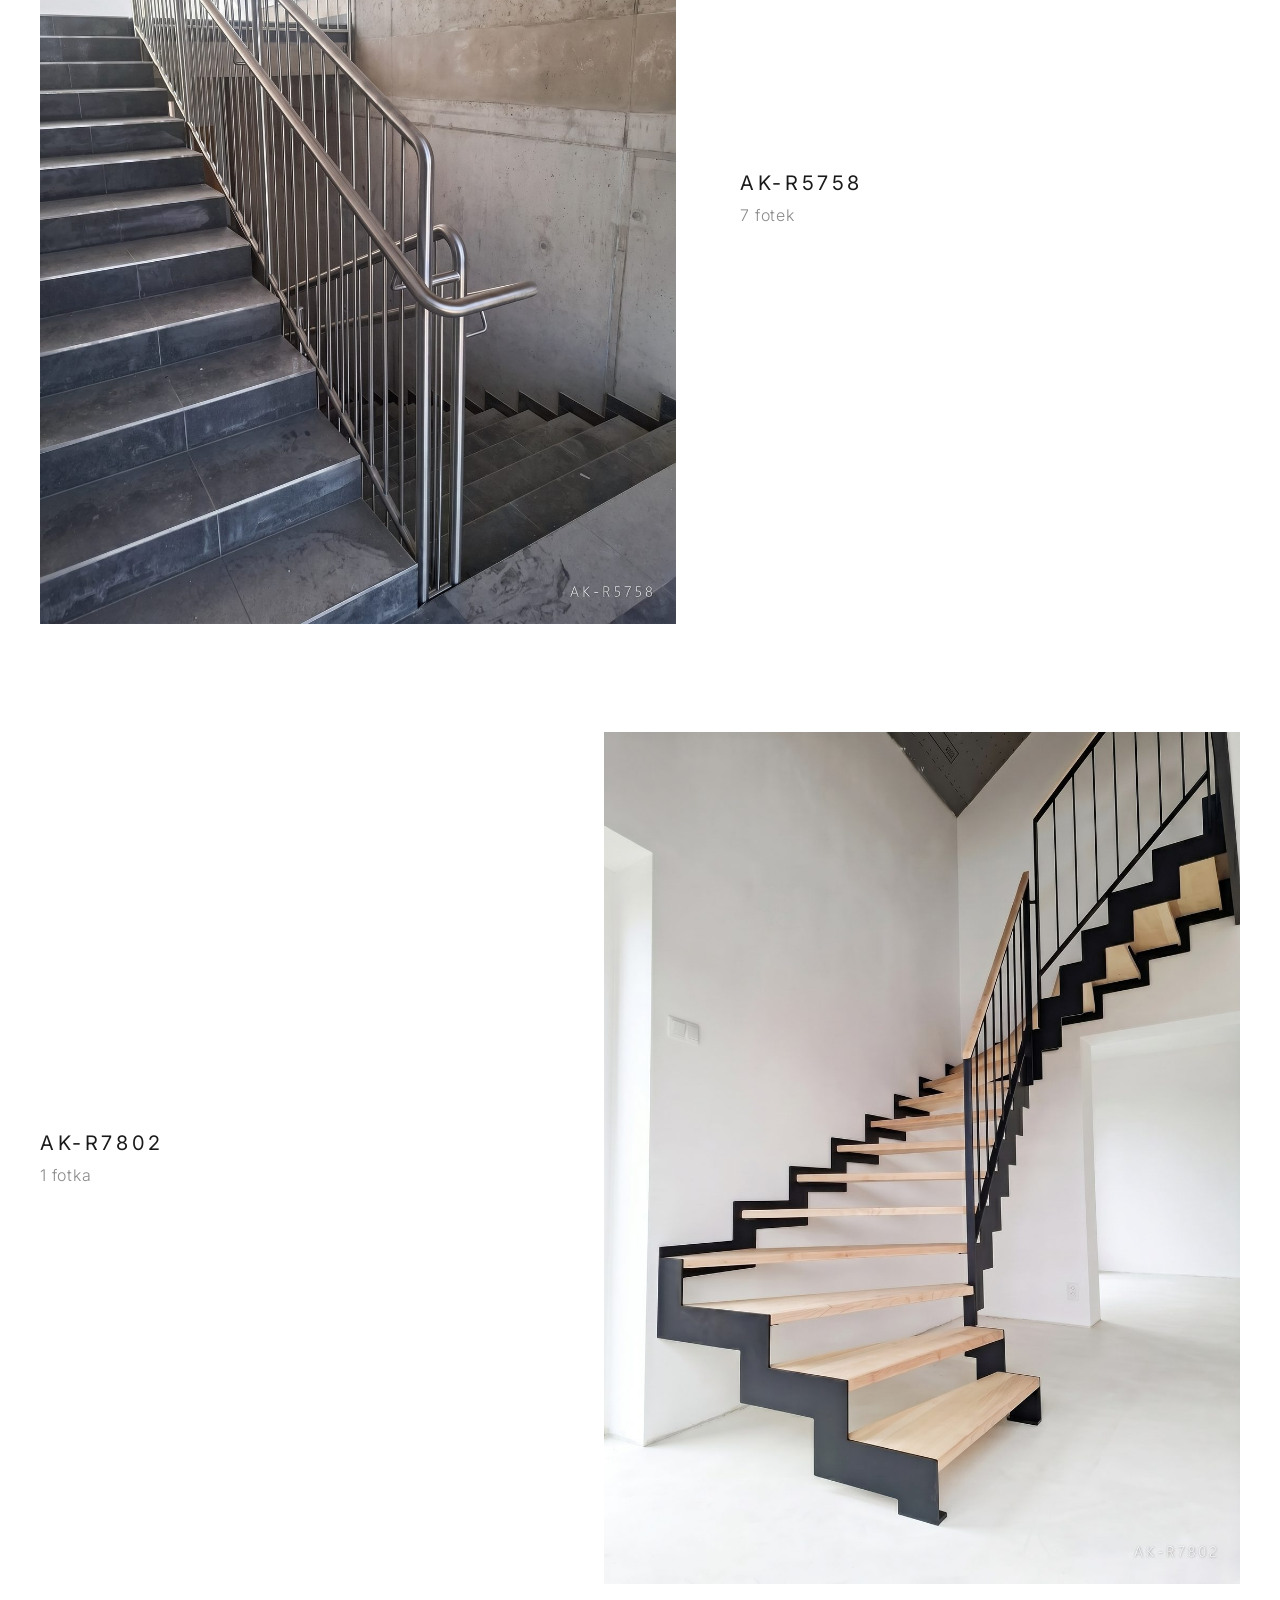
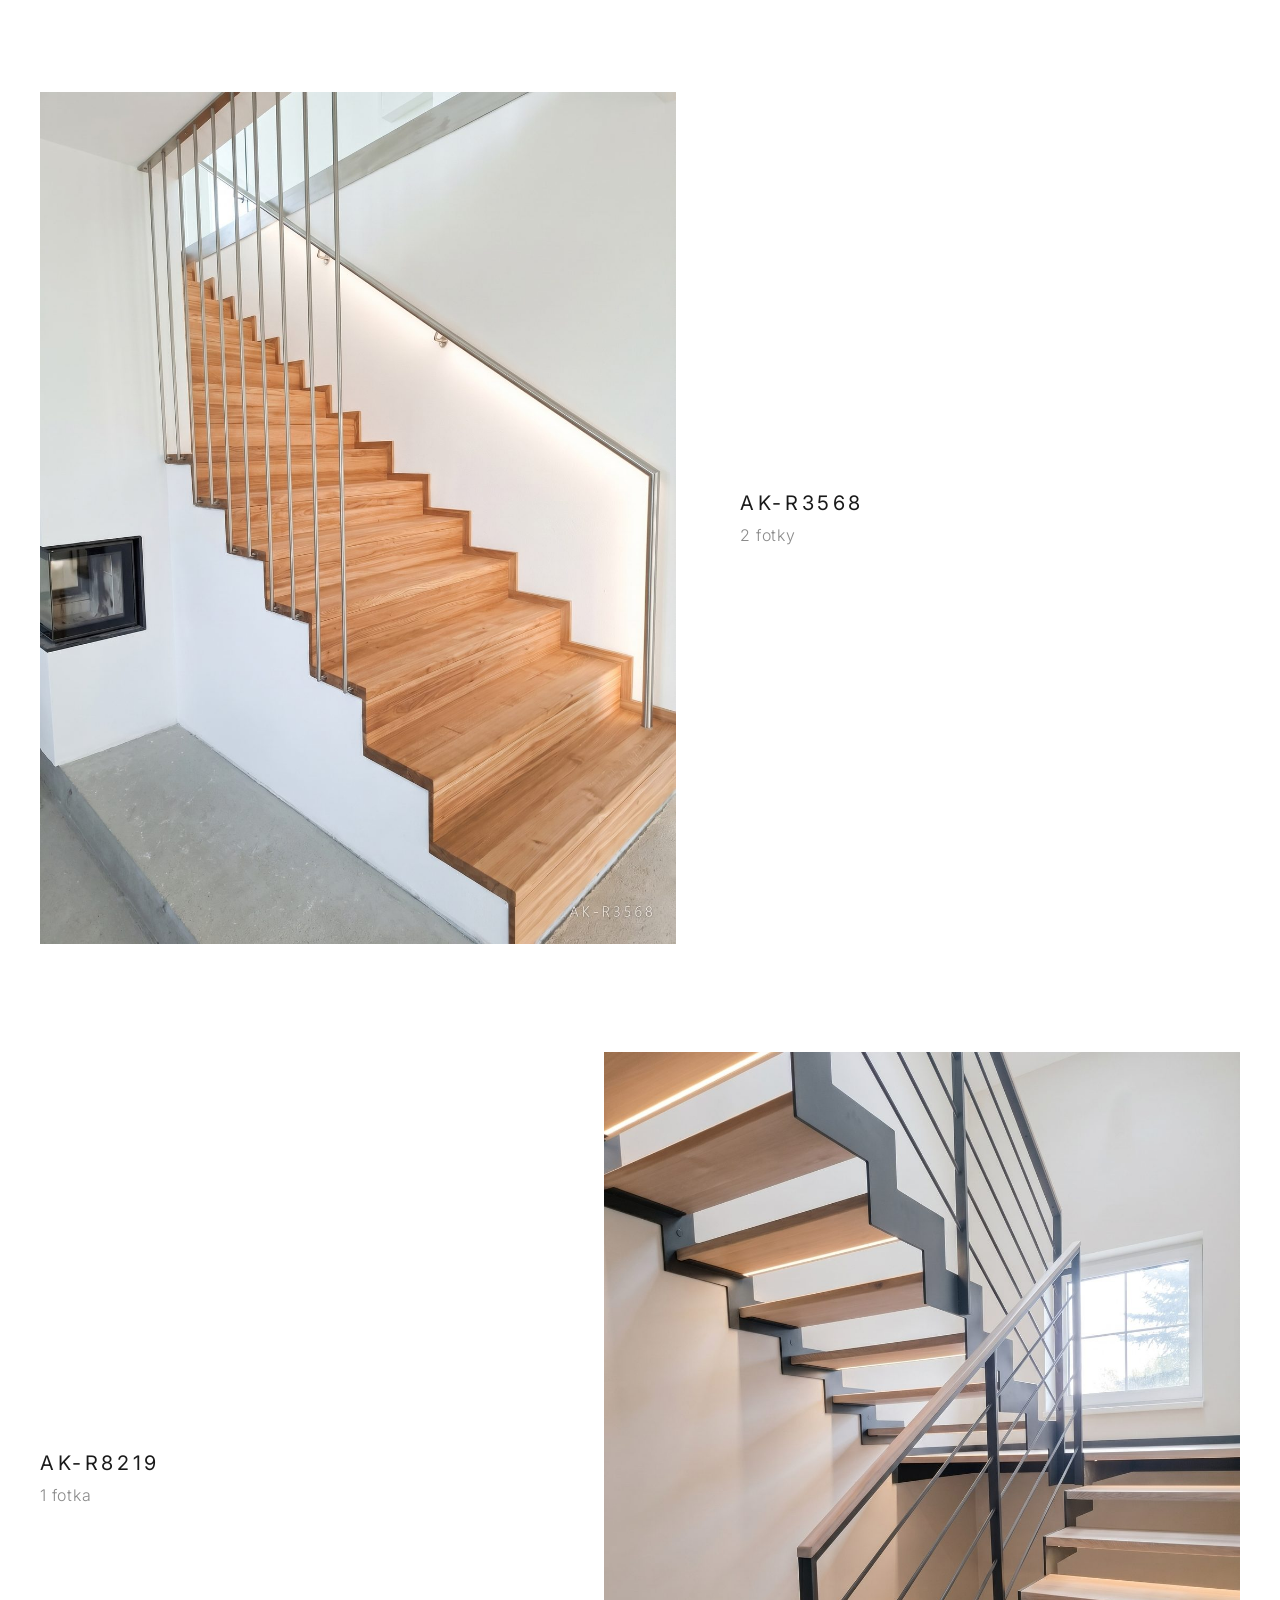
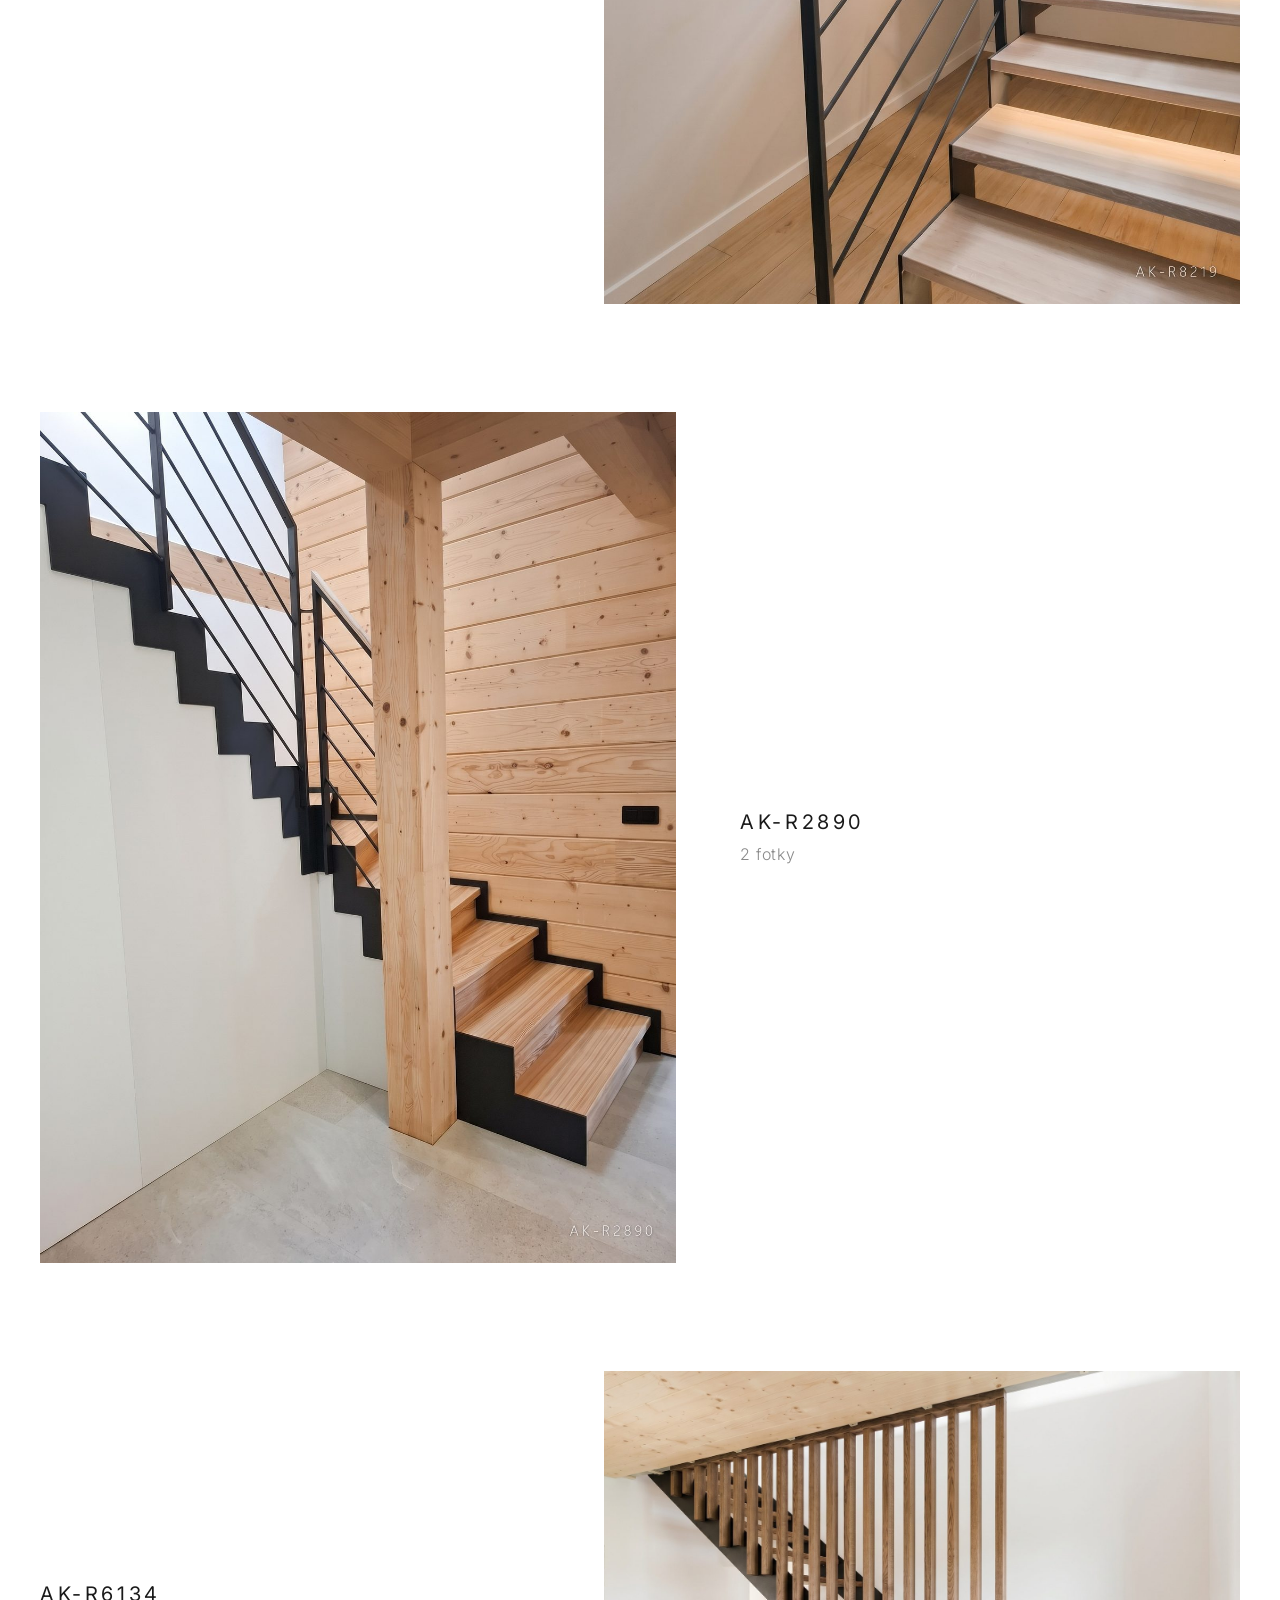
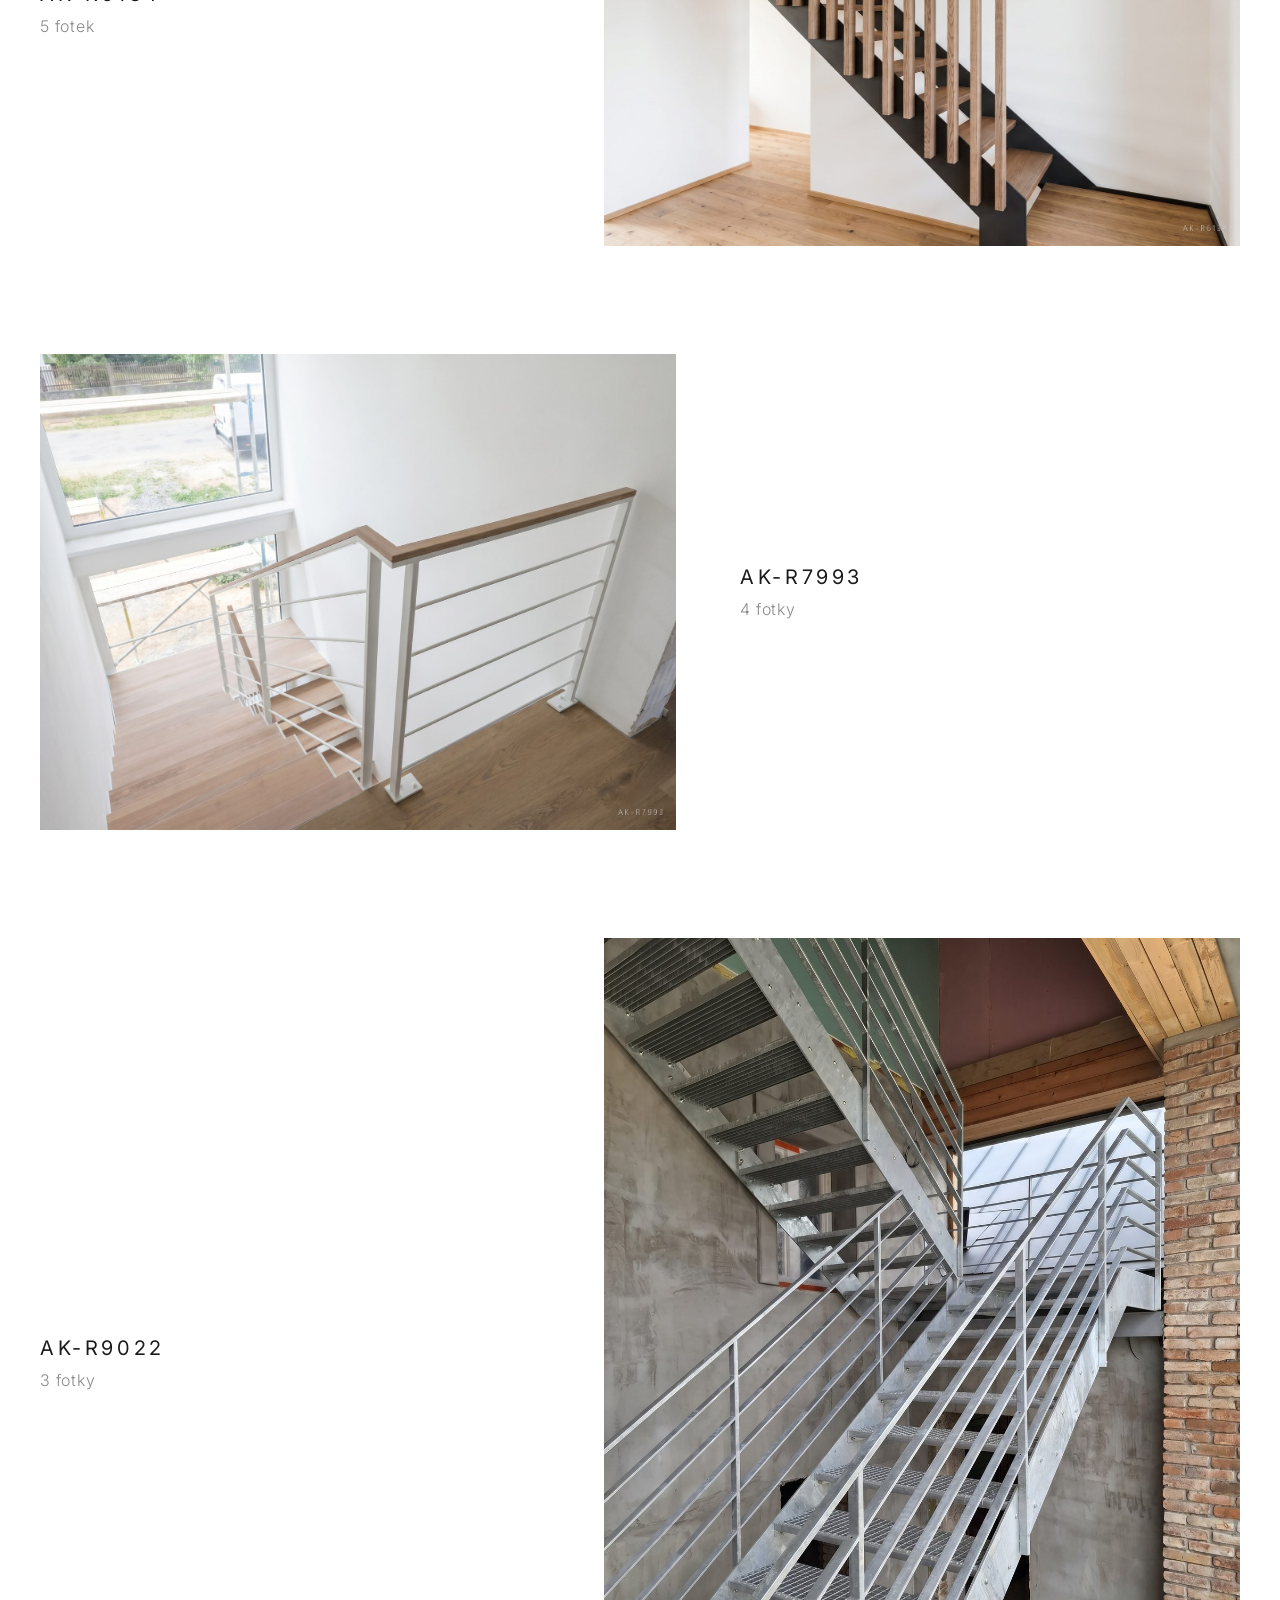
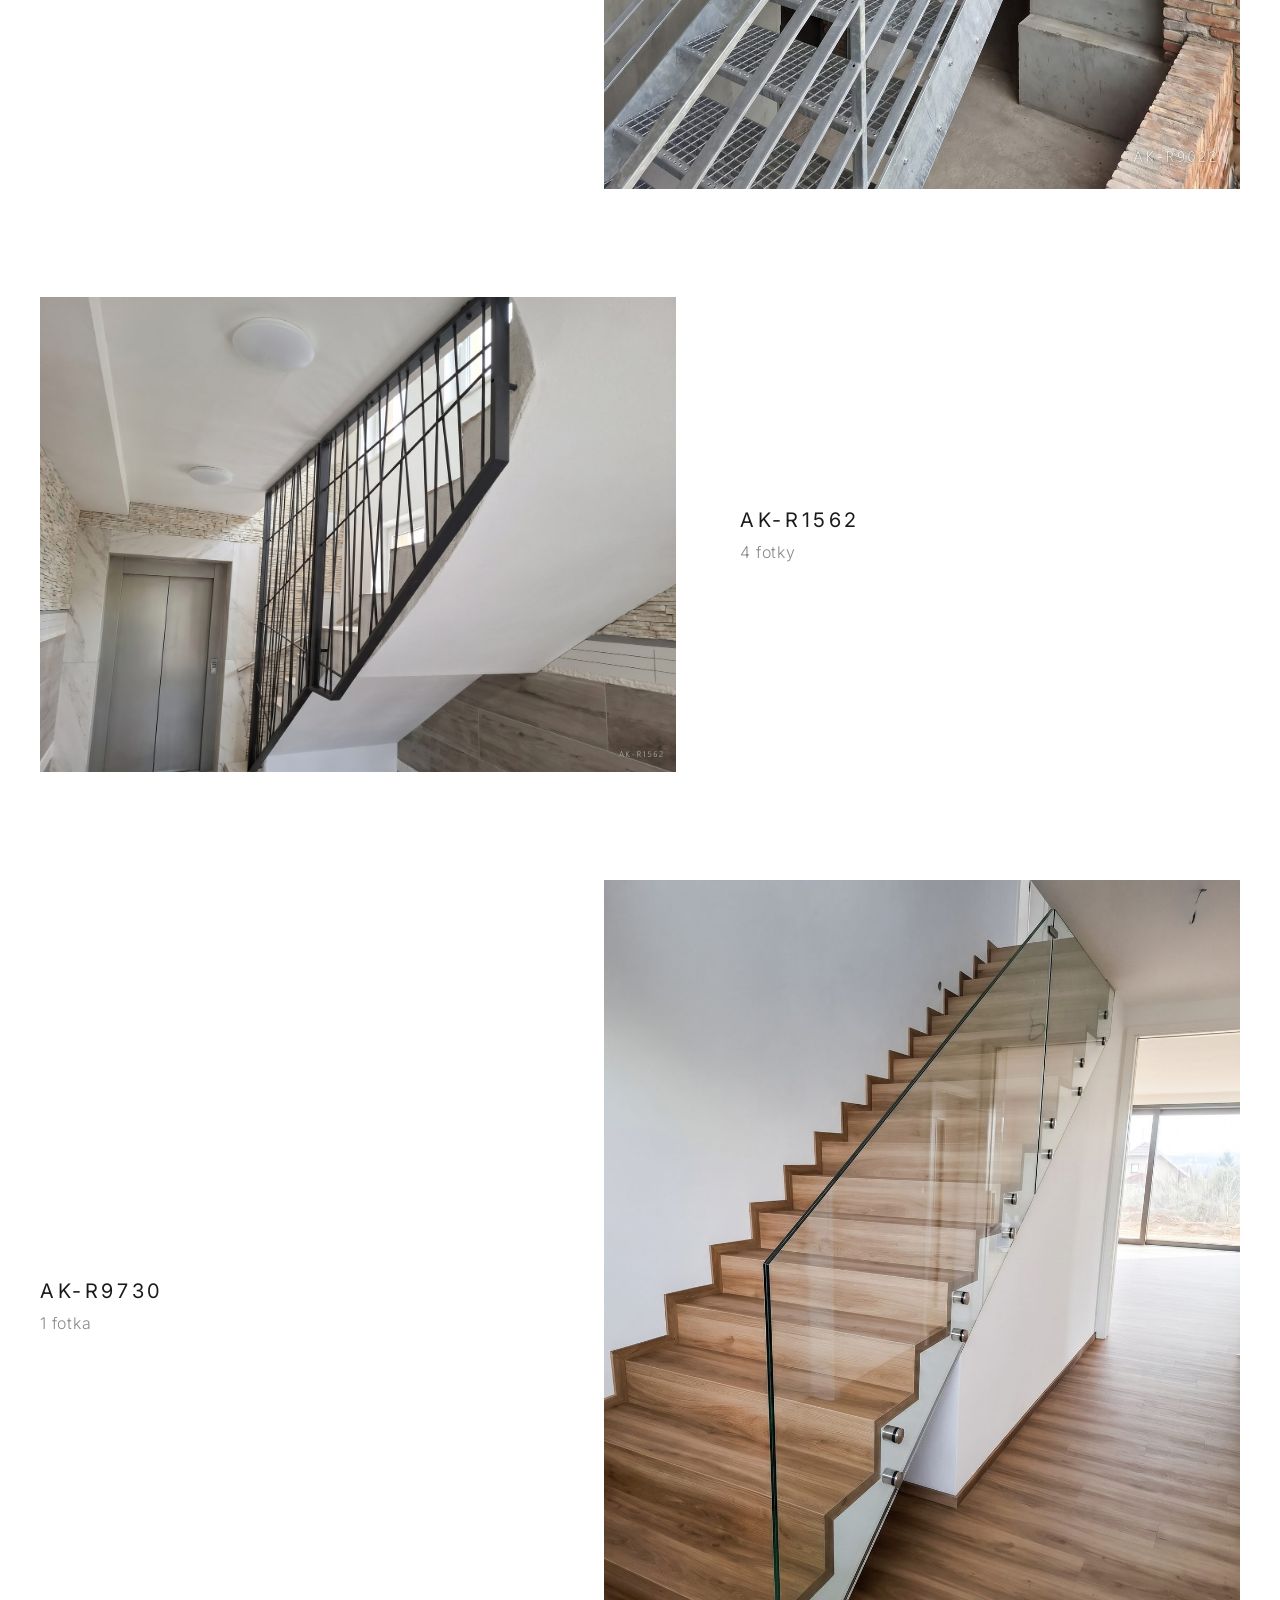
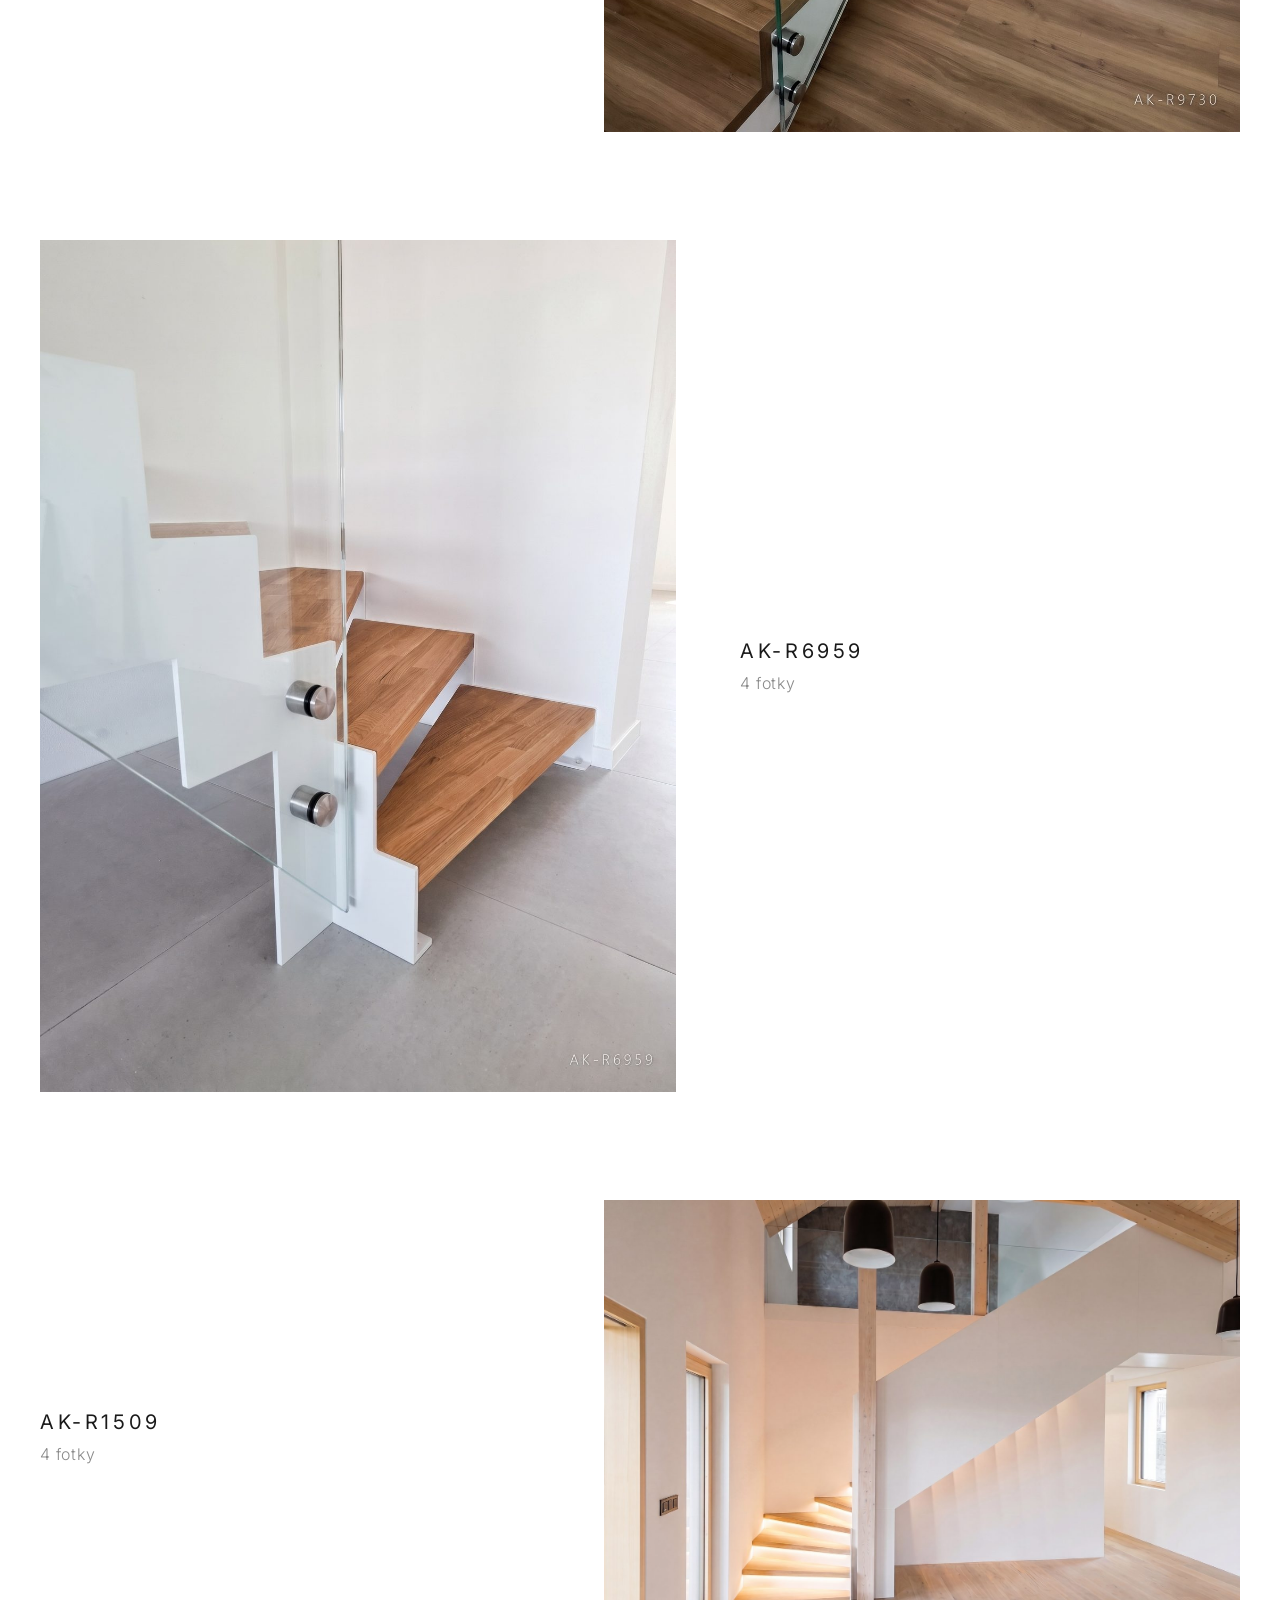
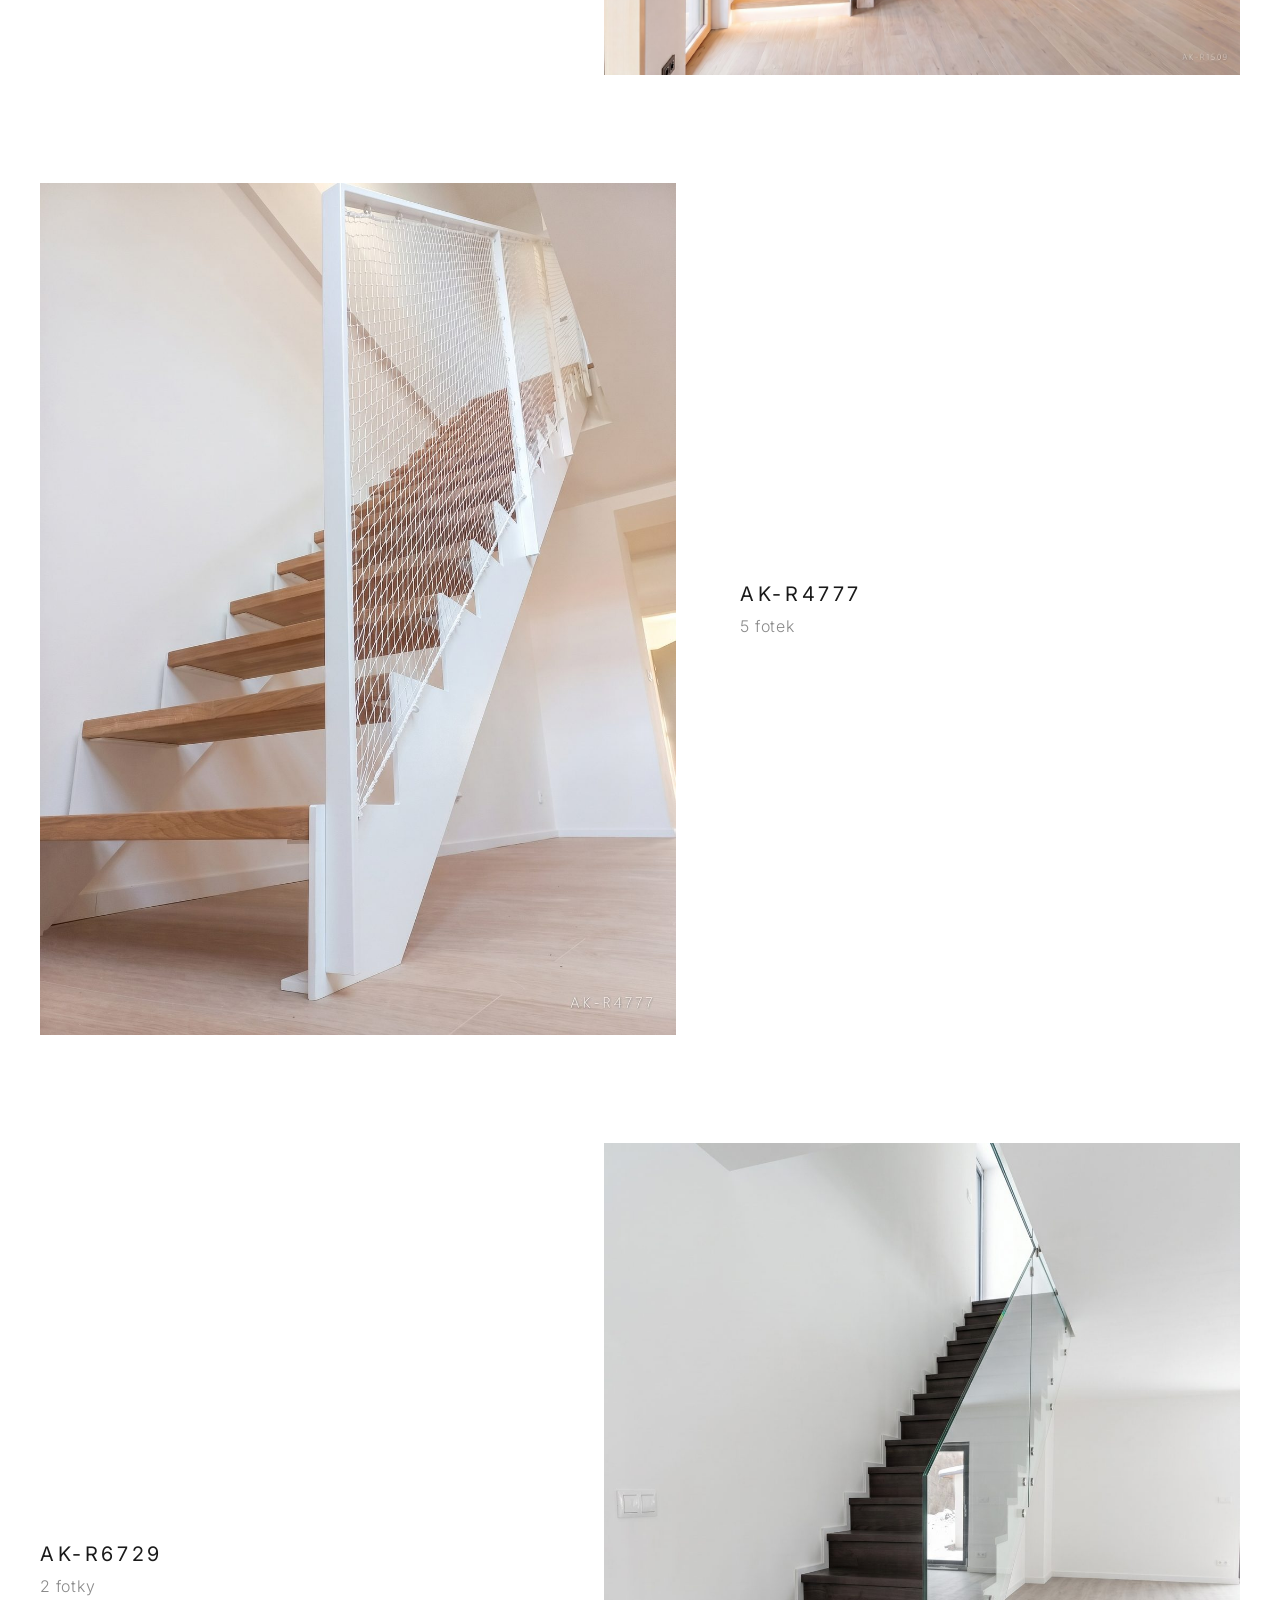
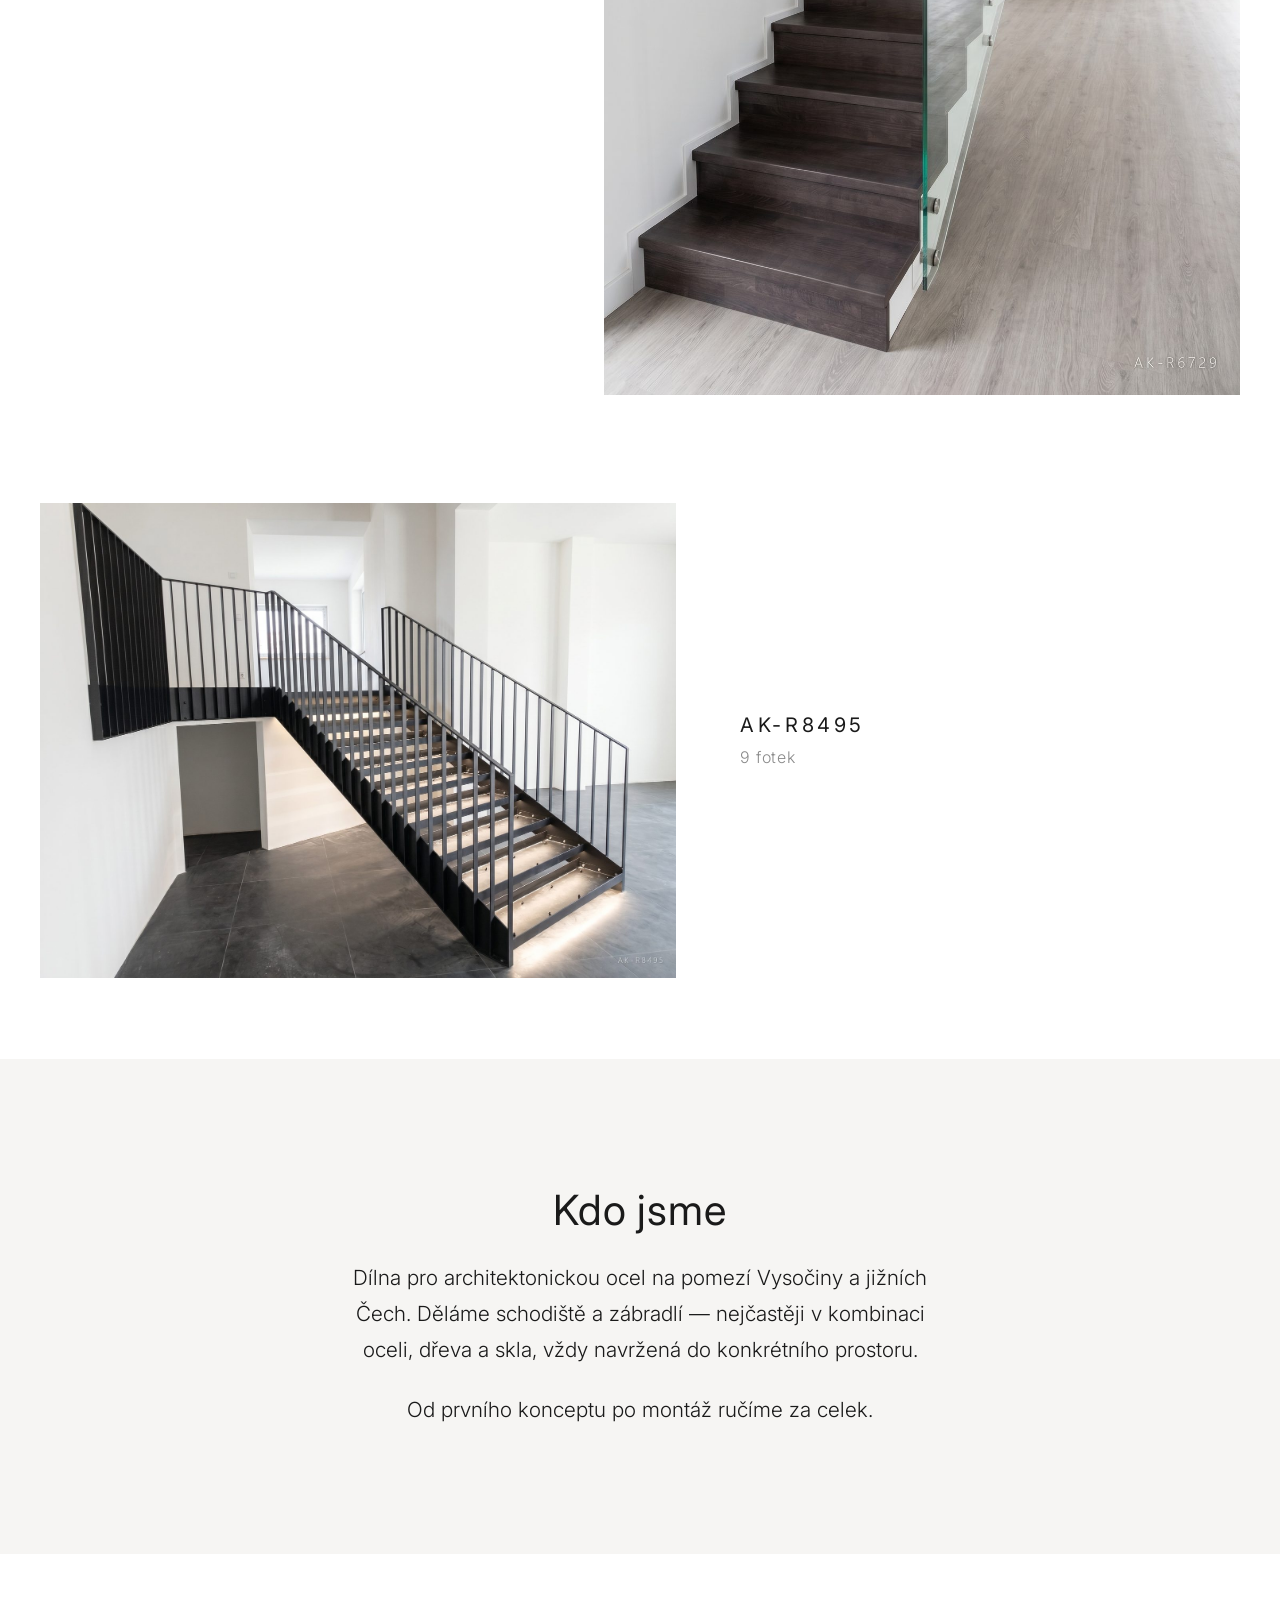
==== commit 05f0bc6d: "Hero logo o neco vetsi (vyssi strop) + bump v=24" ====
--- a/index.html
+++ b/index.html
@@ -11,7 +11,7 @@
   <link rel="preconnect" href="https://fonts.googleapis.com">
   <link rel="preconnect" href="https://fonts.gstatic.com" crossorigin>
   <link href="https://fonts.googleapis.com/css2?family=Inter:wght@300;400;500&display=swap" rel="stylesheet">
-  <link rel="stylesheet" href="css/style.css?v=23">
+  <link rel="stylesheet" href="css/style.css?v=24">
 </head>
 <body>
 
--- a/css/style.css
+++ b/css/style.css
@@ -54,14 +54,14 @@
   text-align: center;
 }
 .wordmark__img {
-  height: clamp(34px, 4.4vw, 50px);
+  height: clamp(40px, 4.6vw, 62px);
   width: auto;
   display: block;
   filter: drop-shadow(0 1px 6px rgba(0,0,0,0.4));
 }
 .wordmark__text {
   font-weight: 500;
-  font-size: clamp(0.55rem, 1.5vw, 0.72rem);
+  font-size: clamp(0.6rem, 1.6vw, 0.8rem);
   letter-spacing: 0.3em;
   padding-left: 0.3em;          /* opticky vyrovná letter-spacing vpravo */
   color: var(--over);
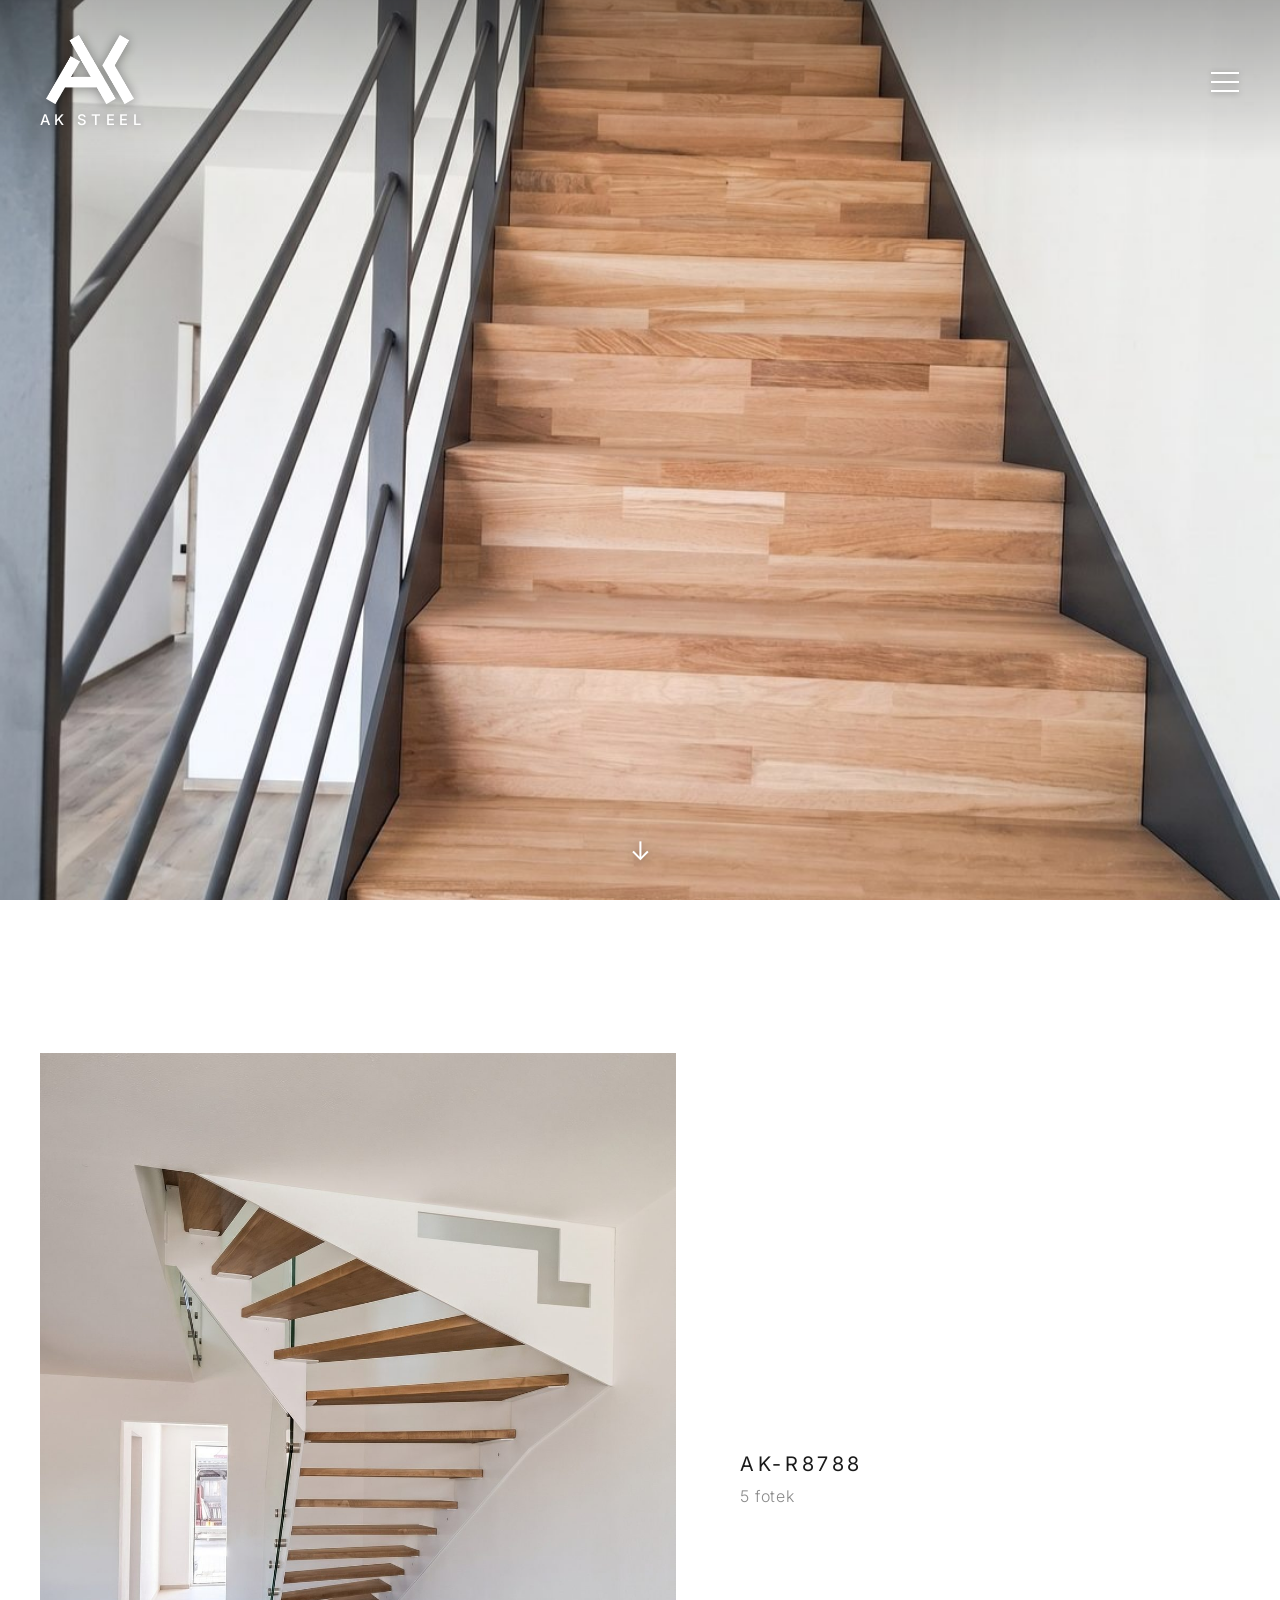
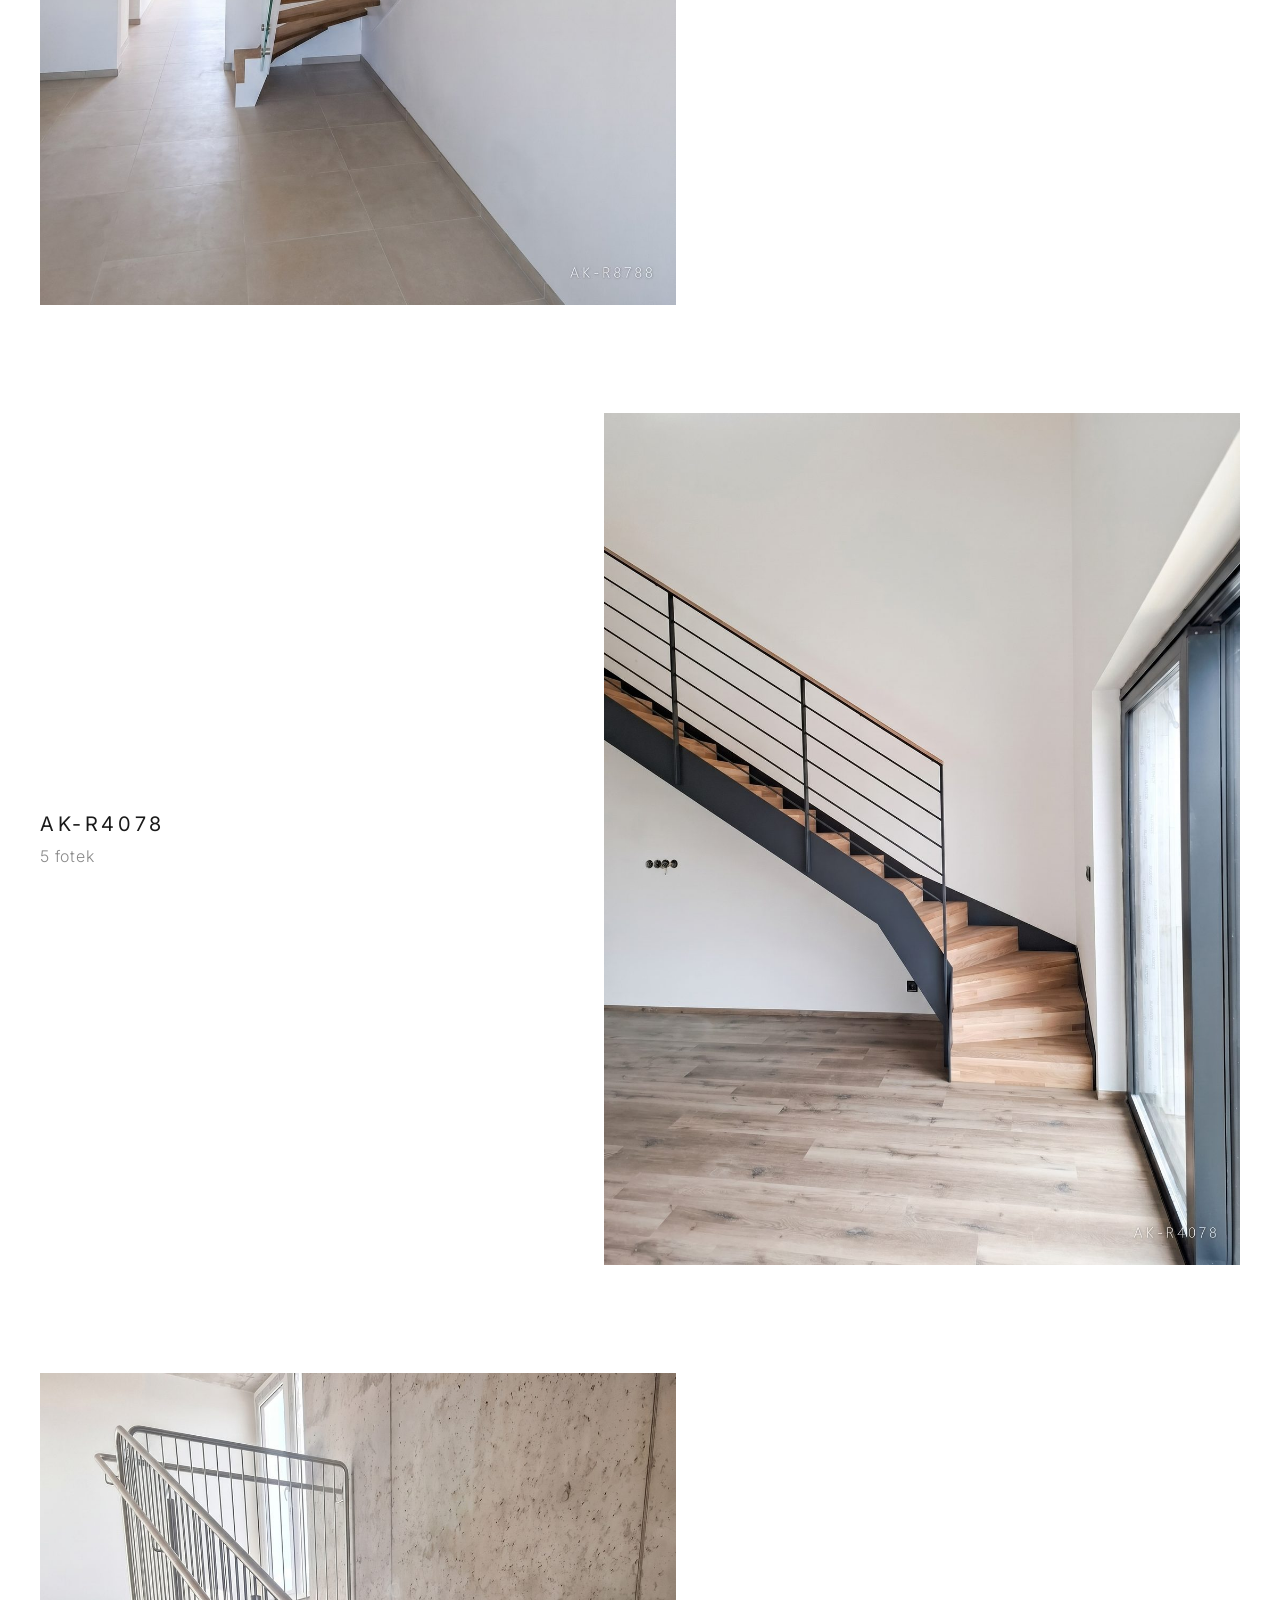
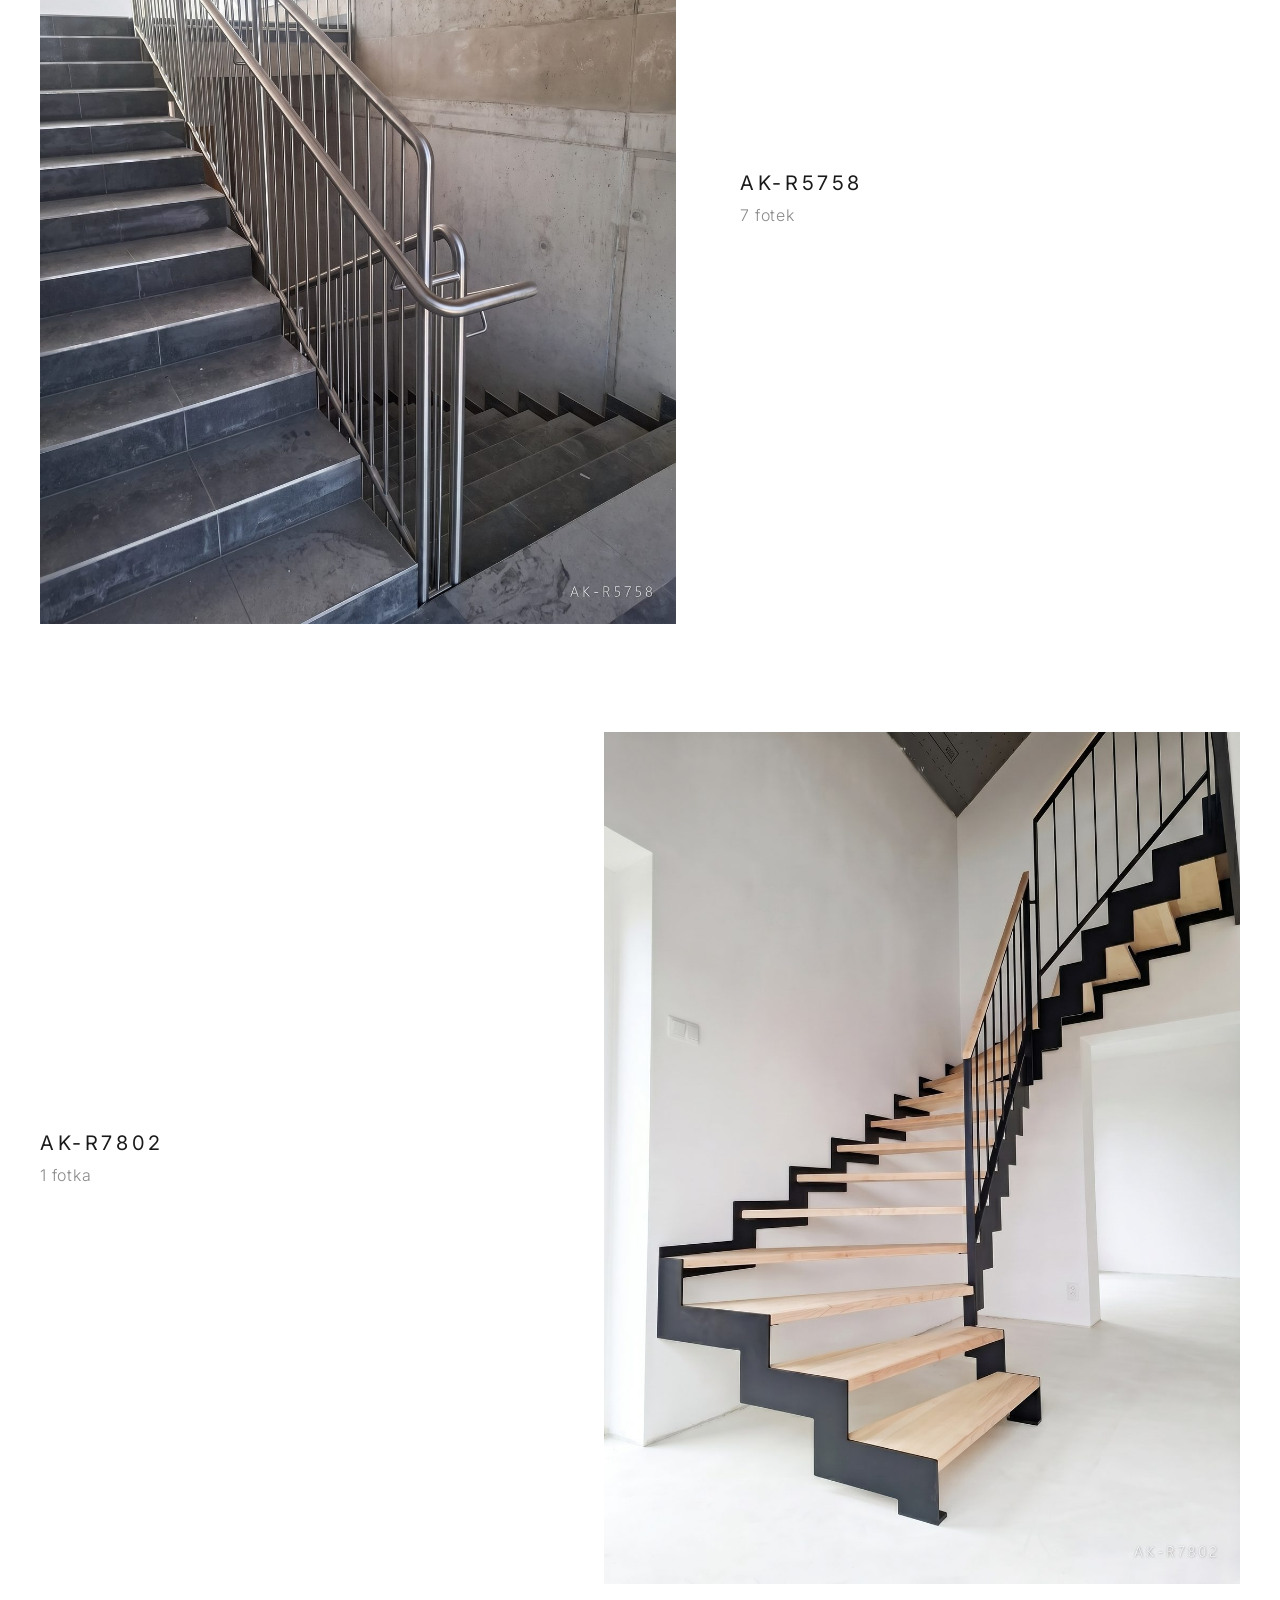
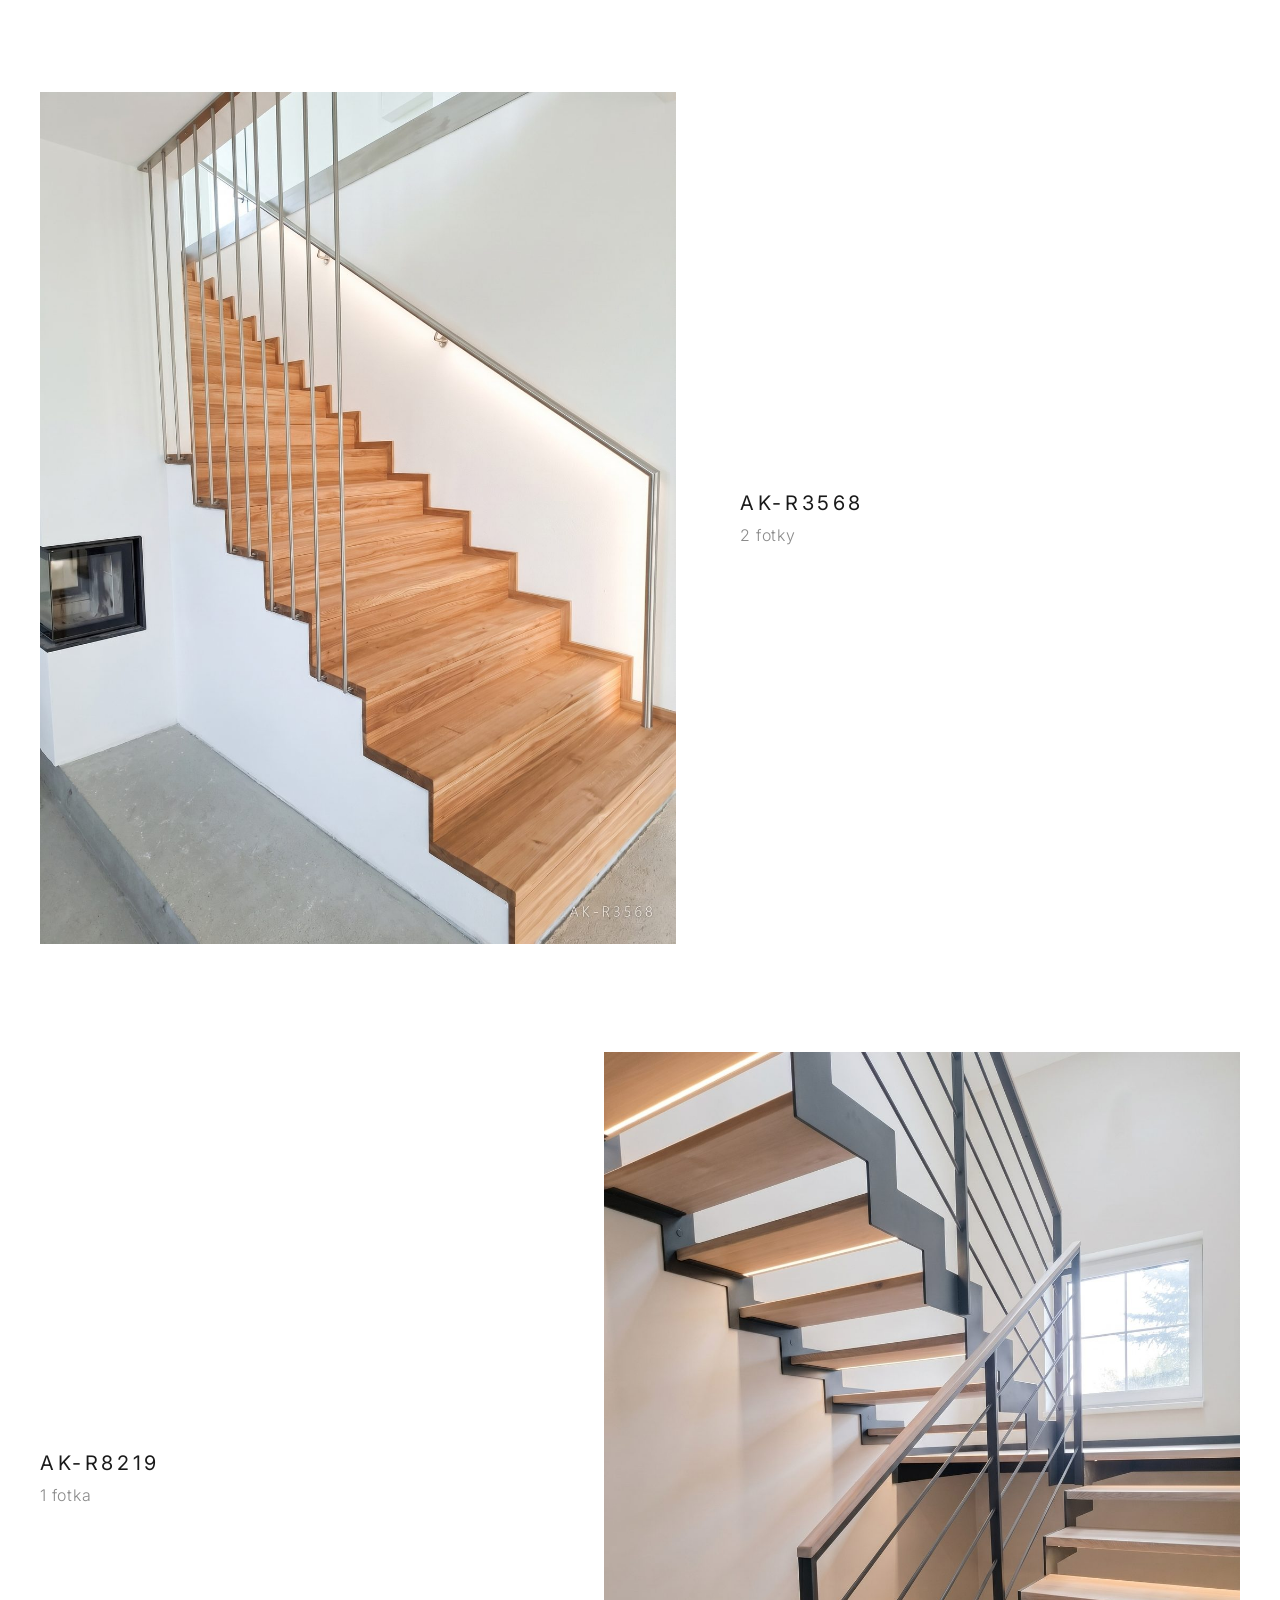
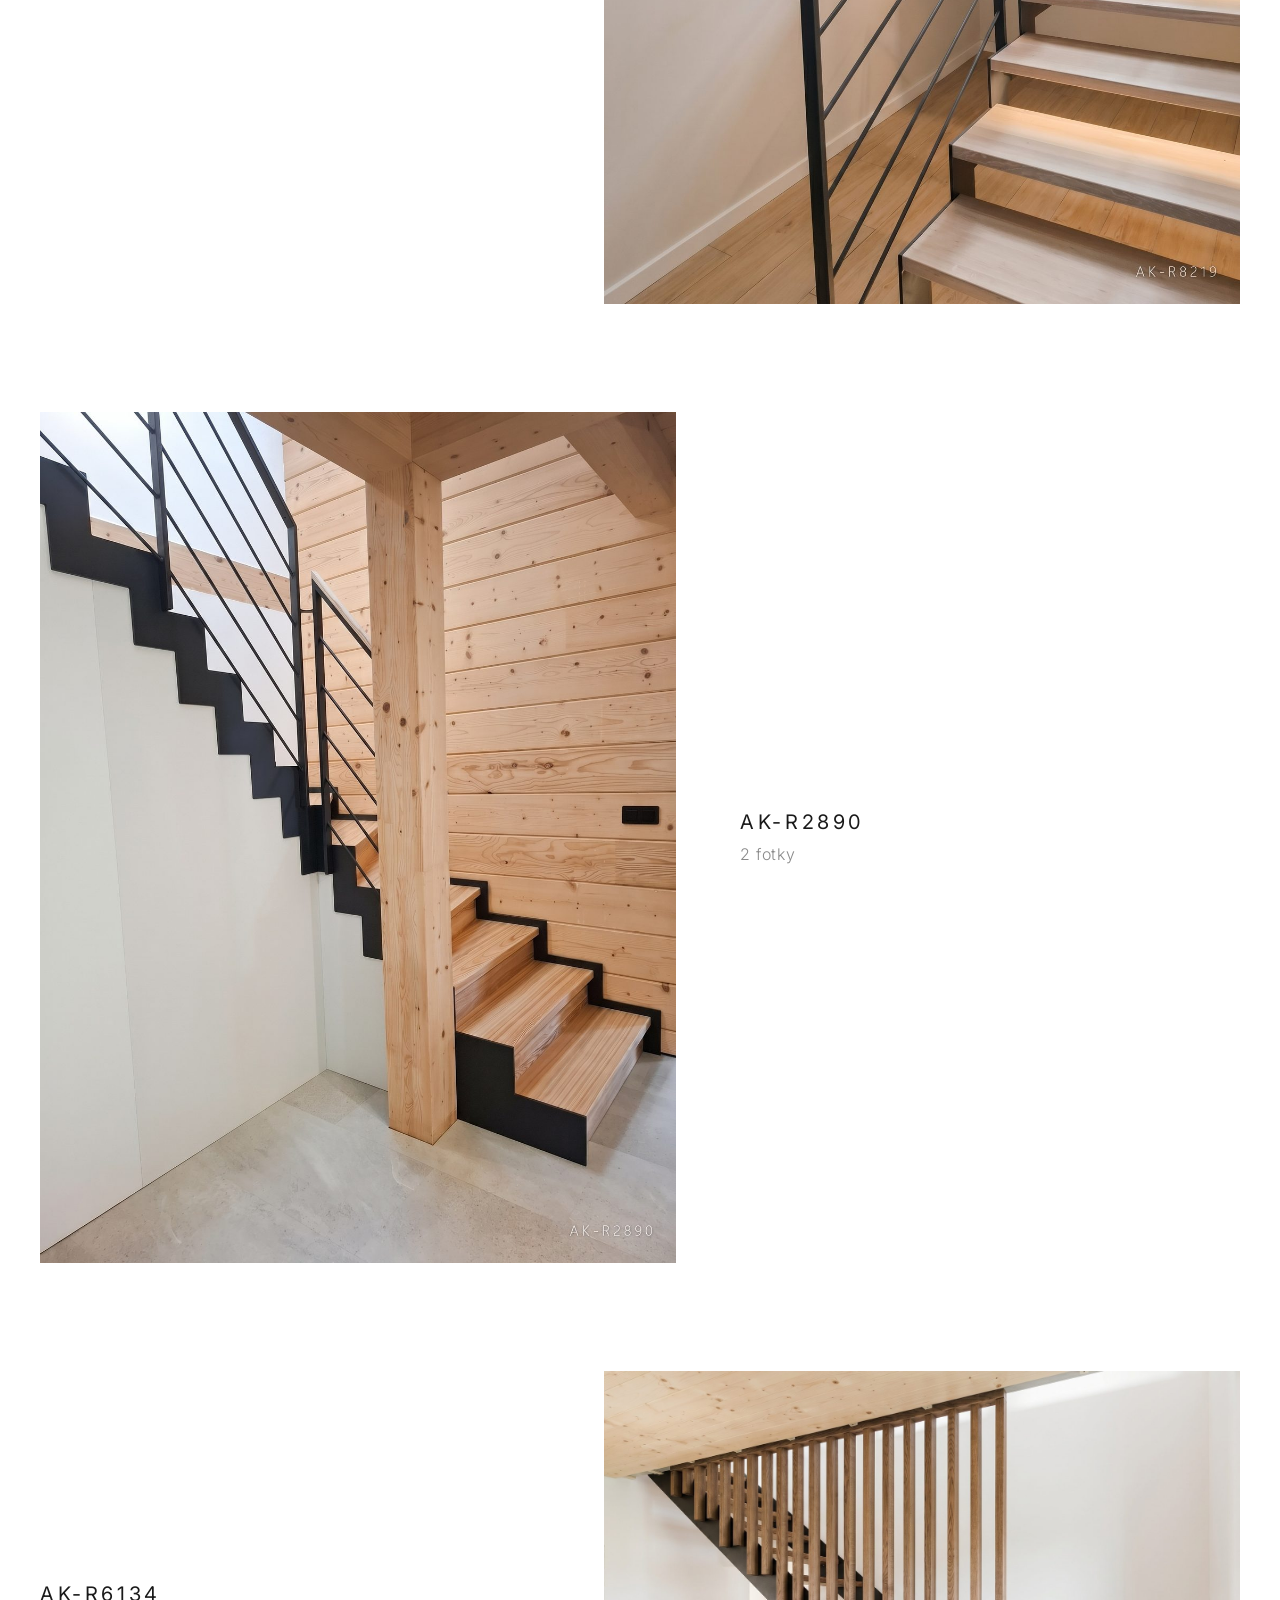
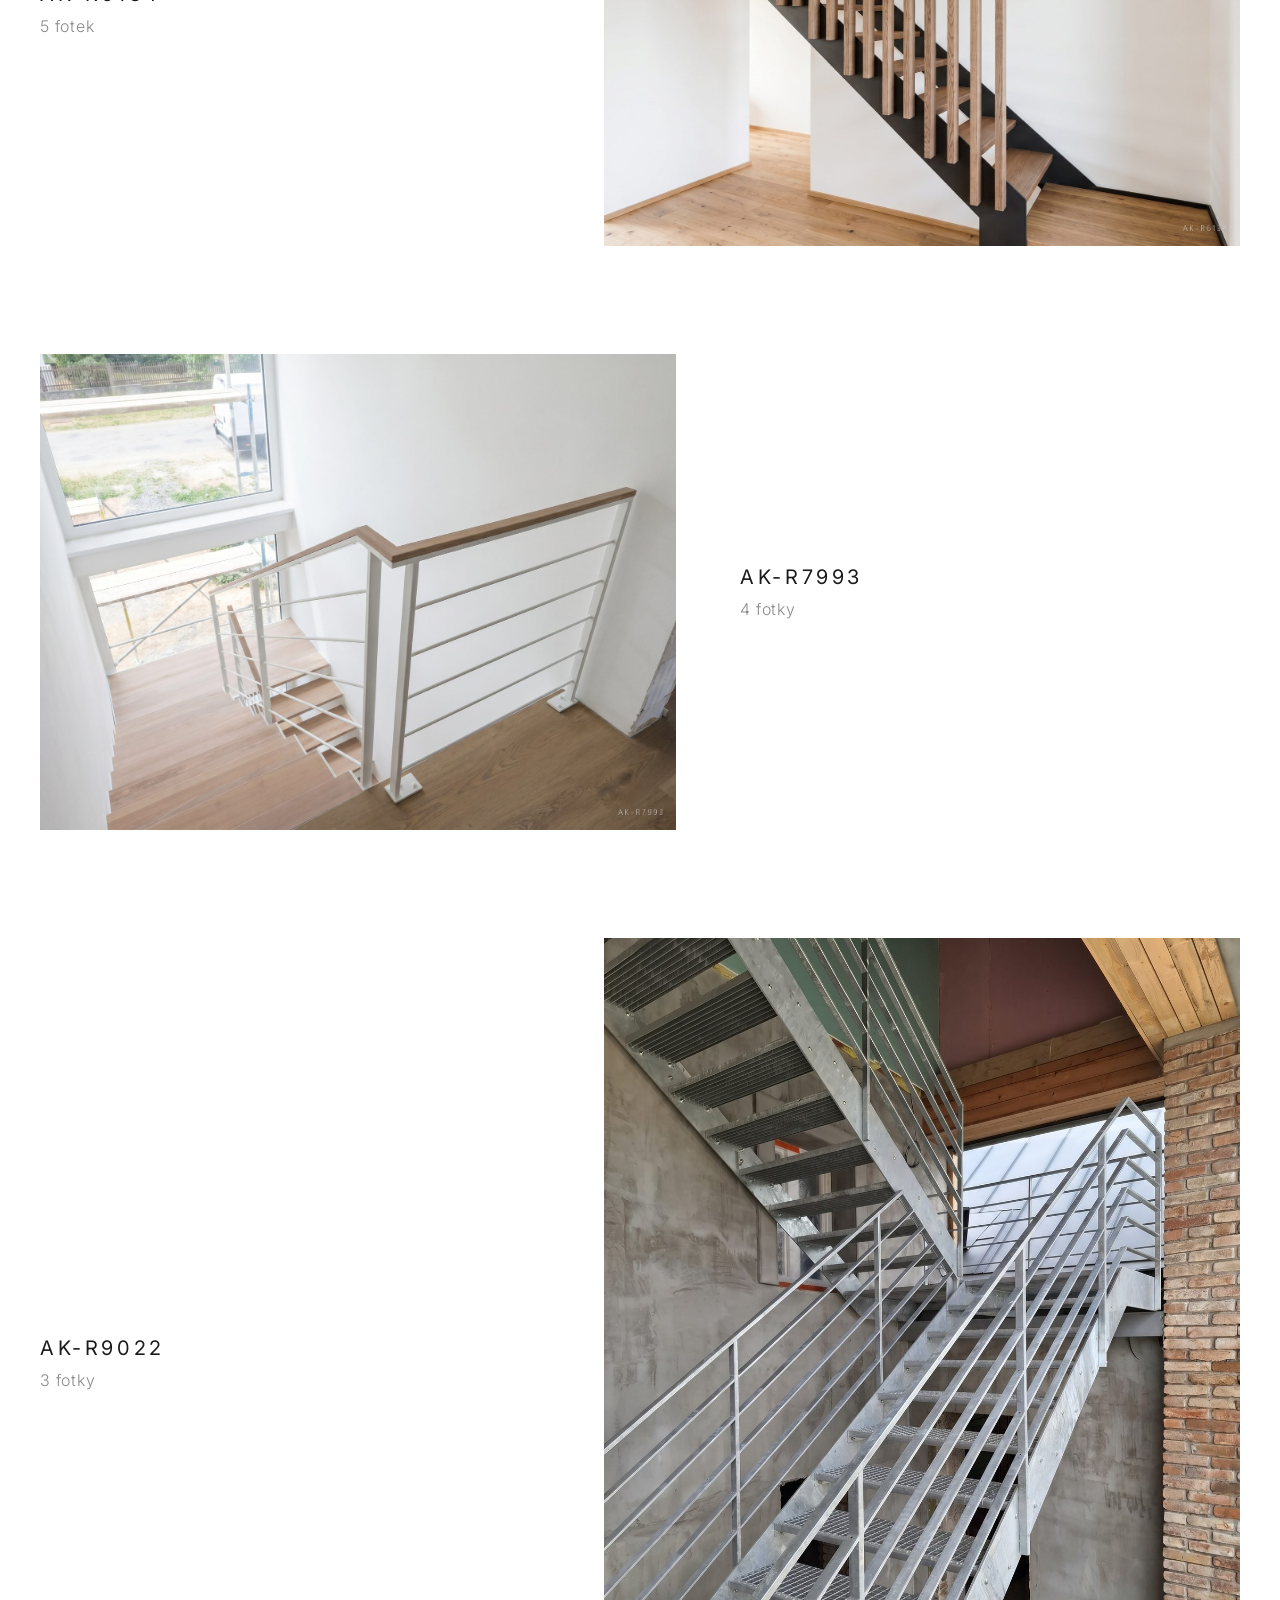
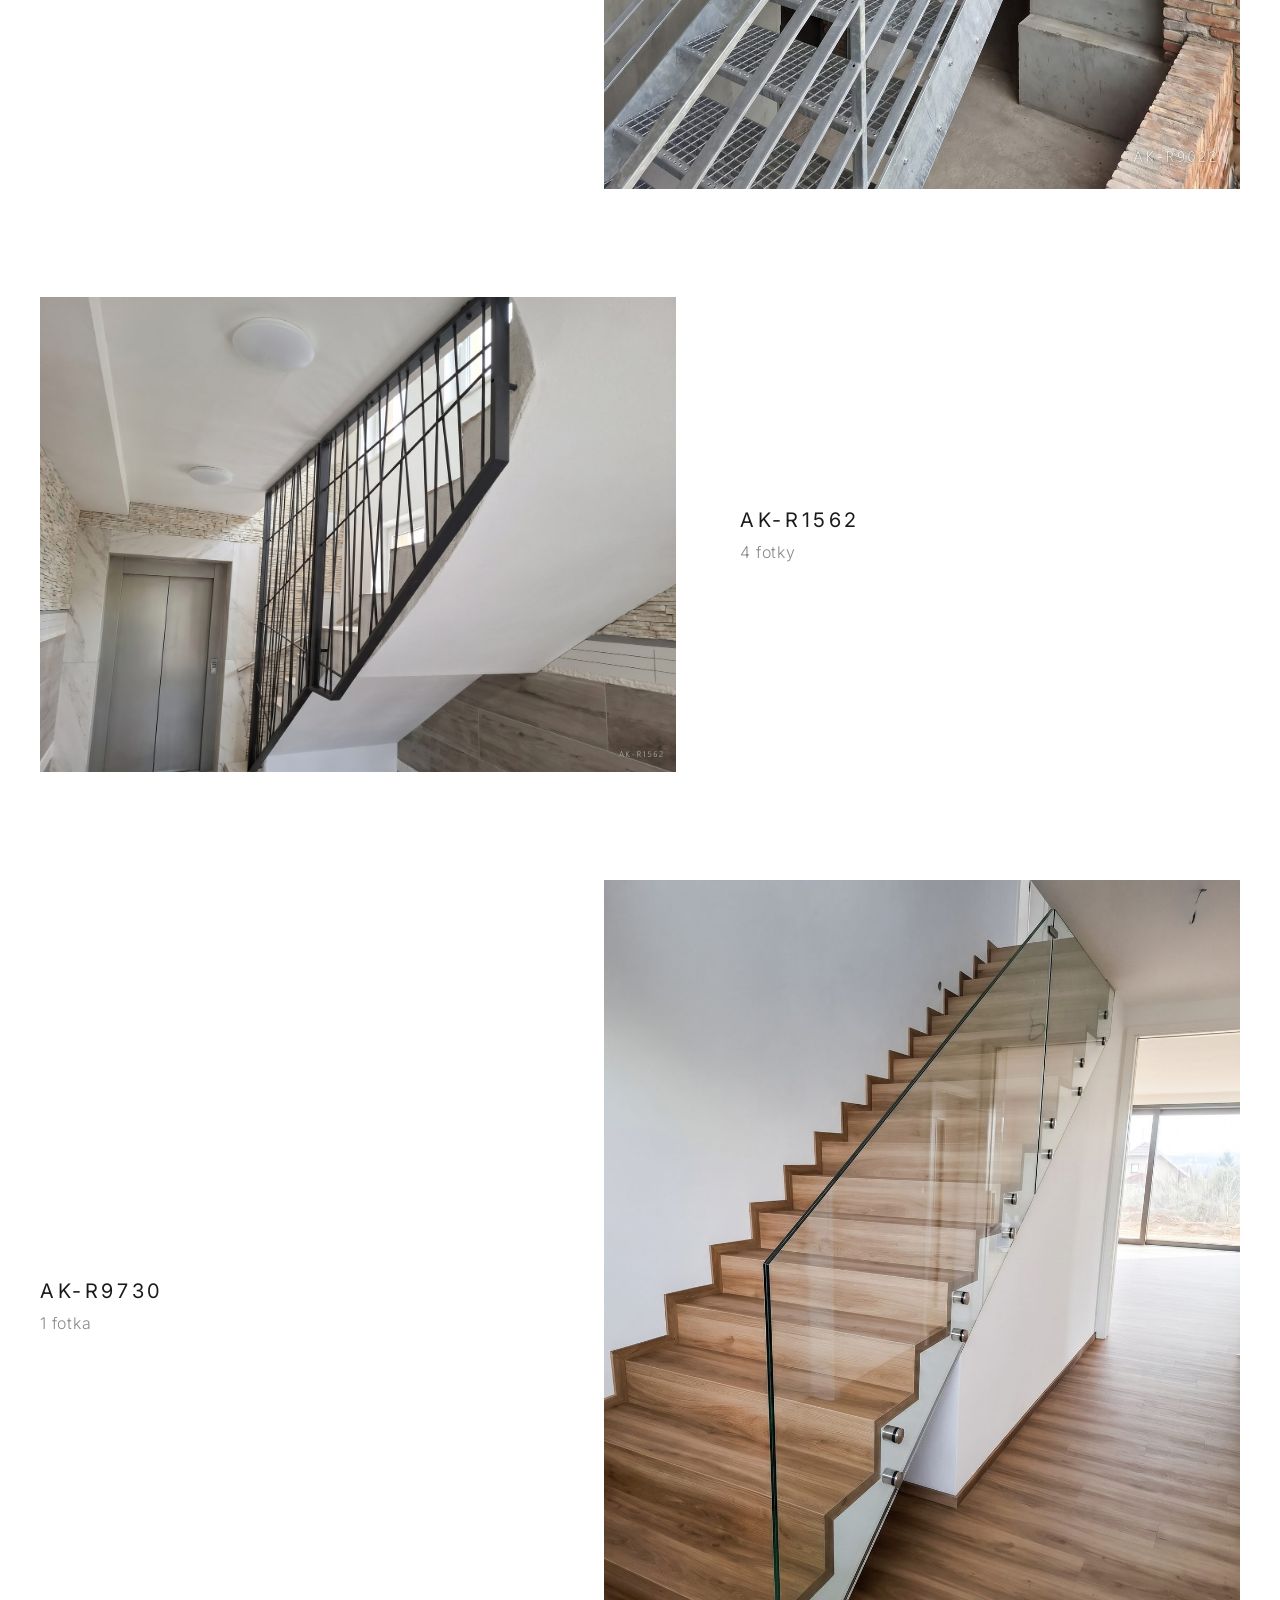
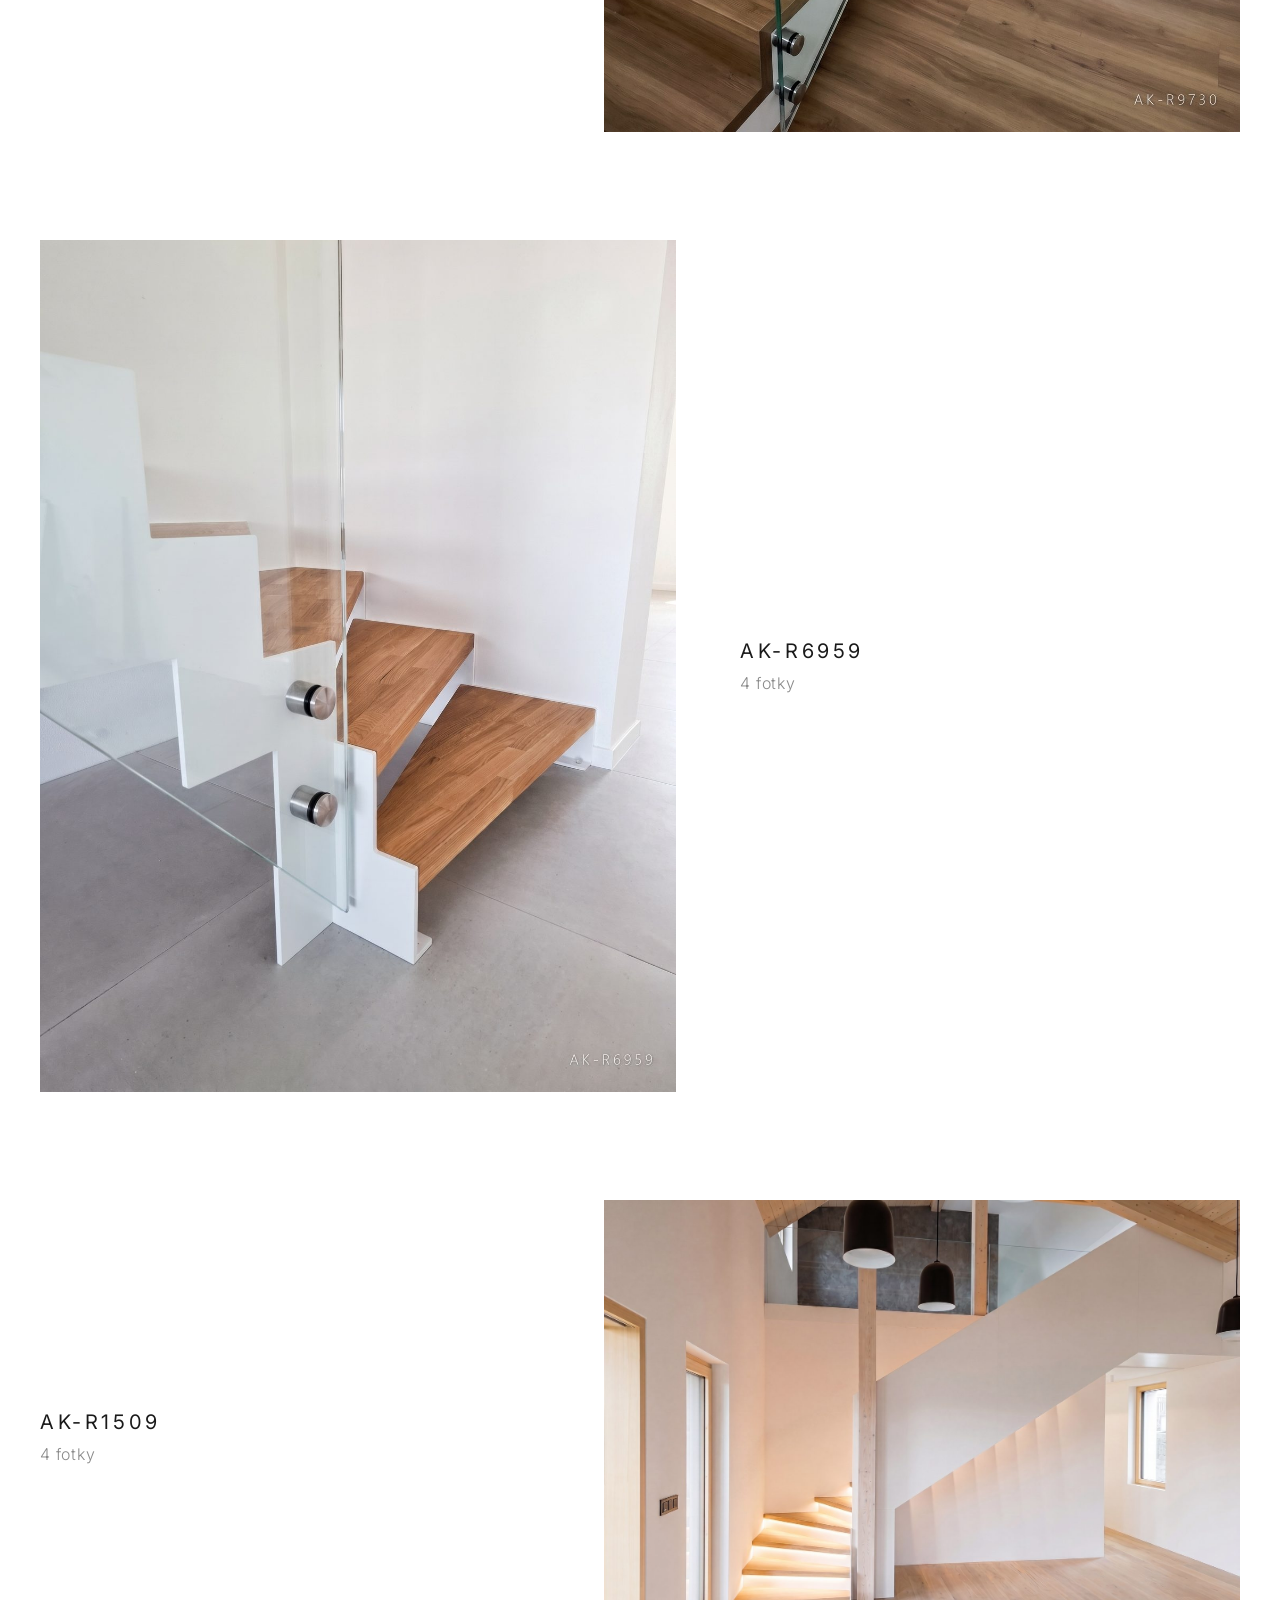
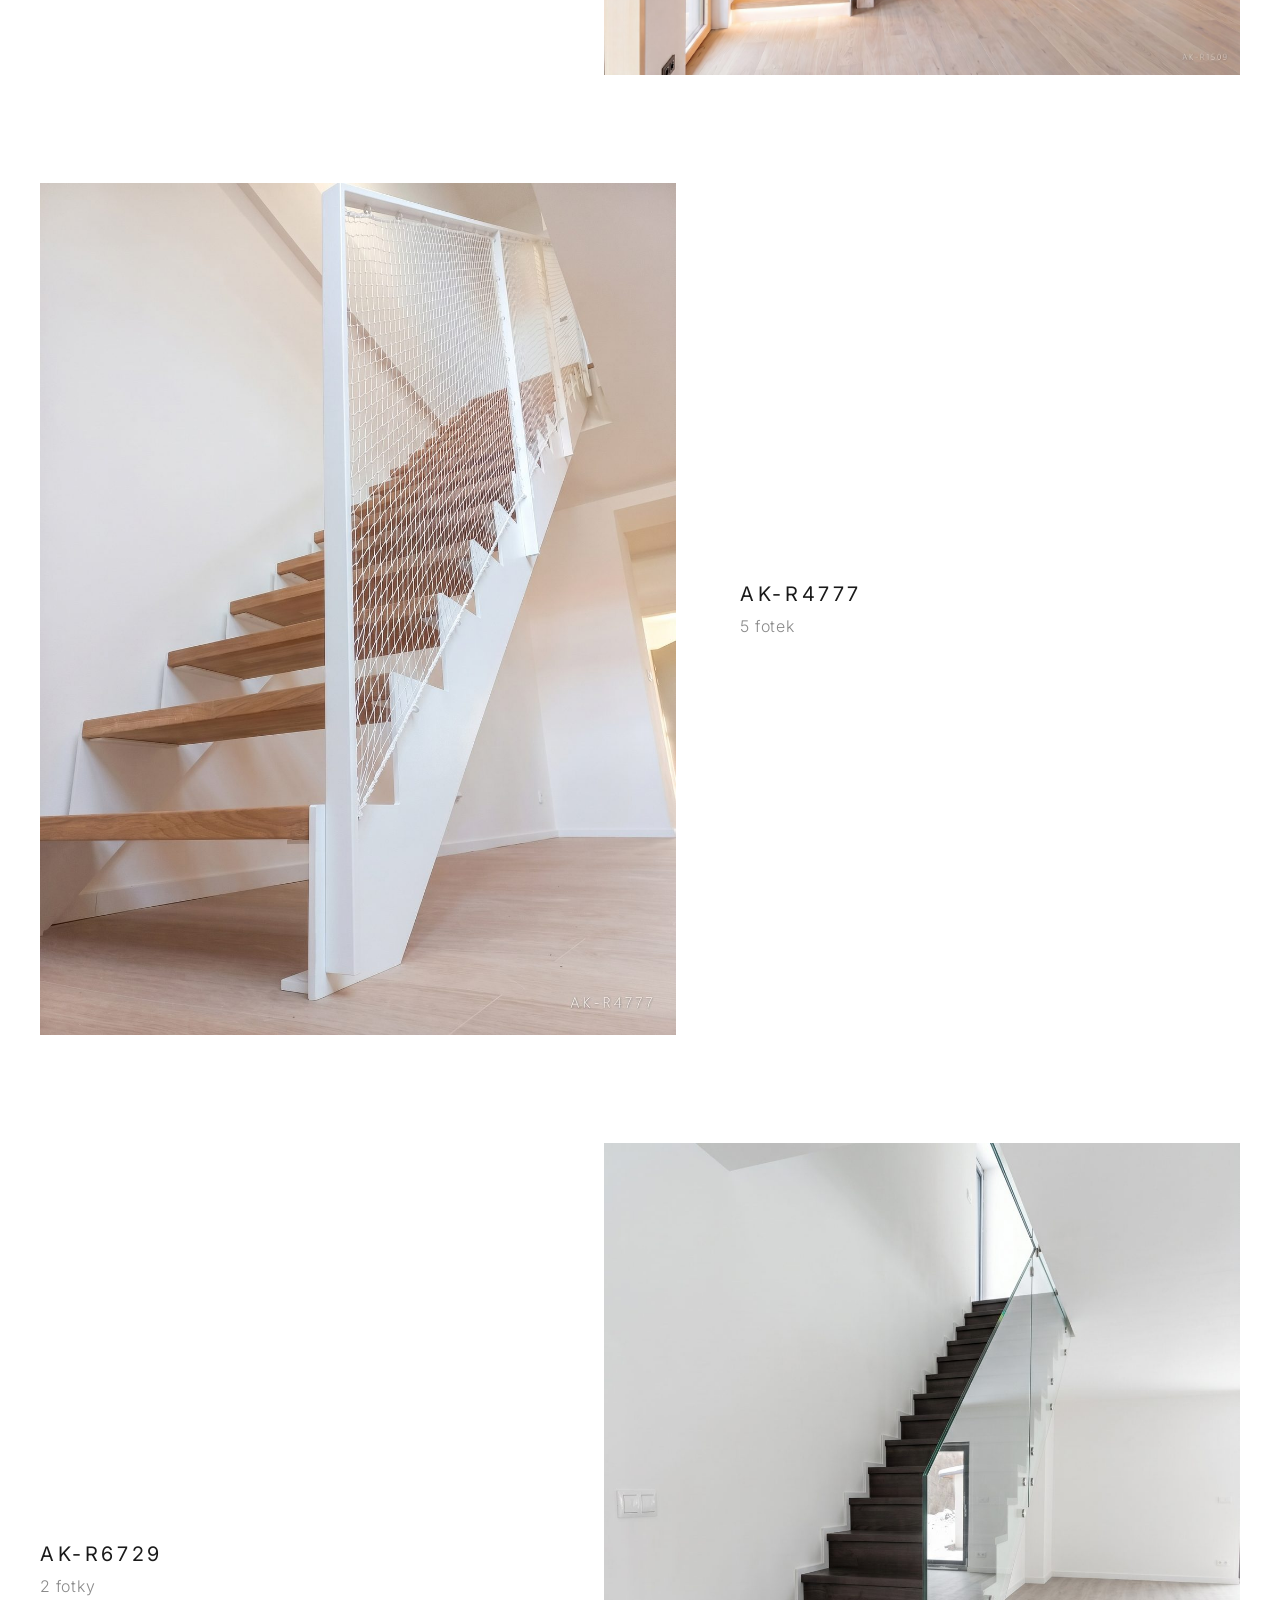
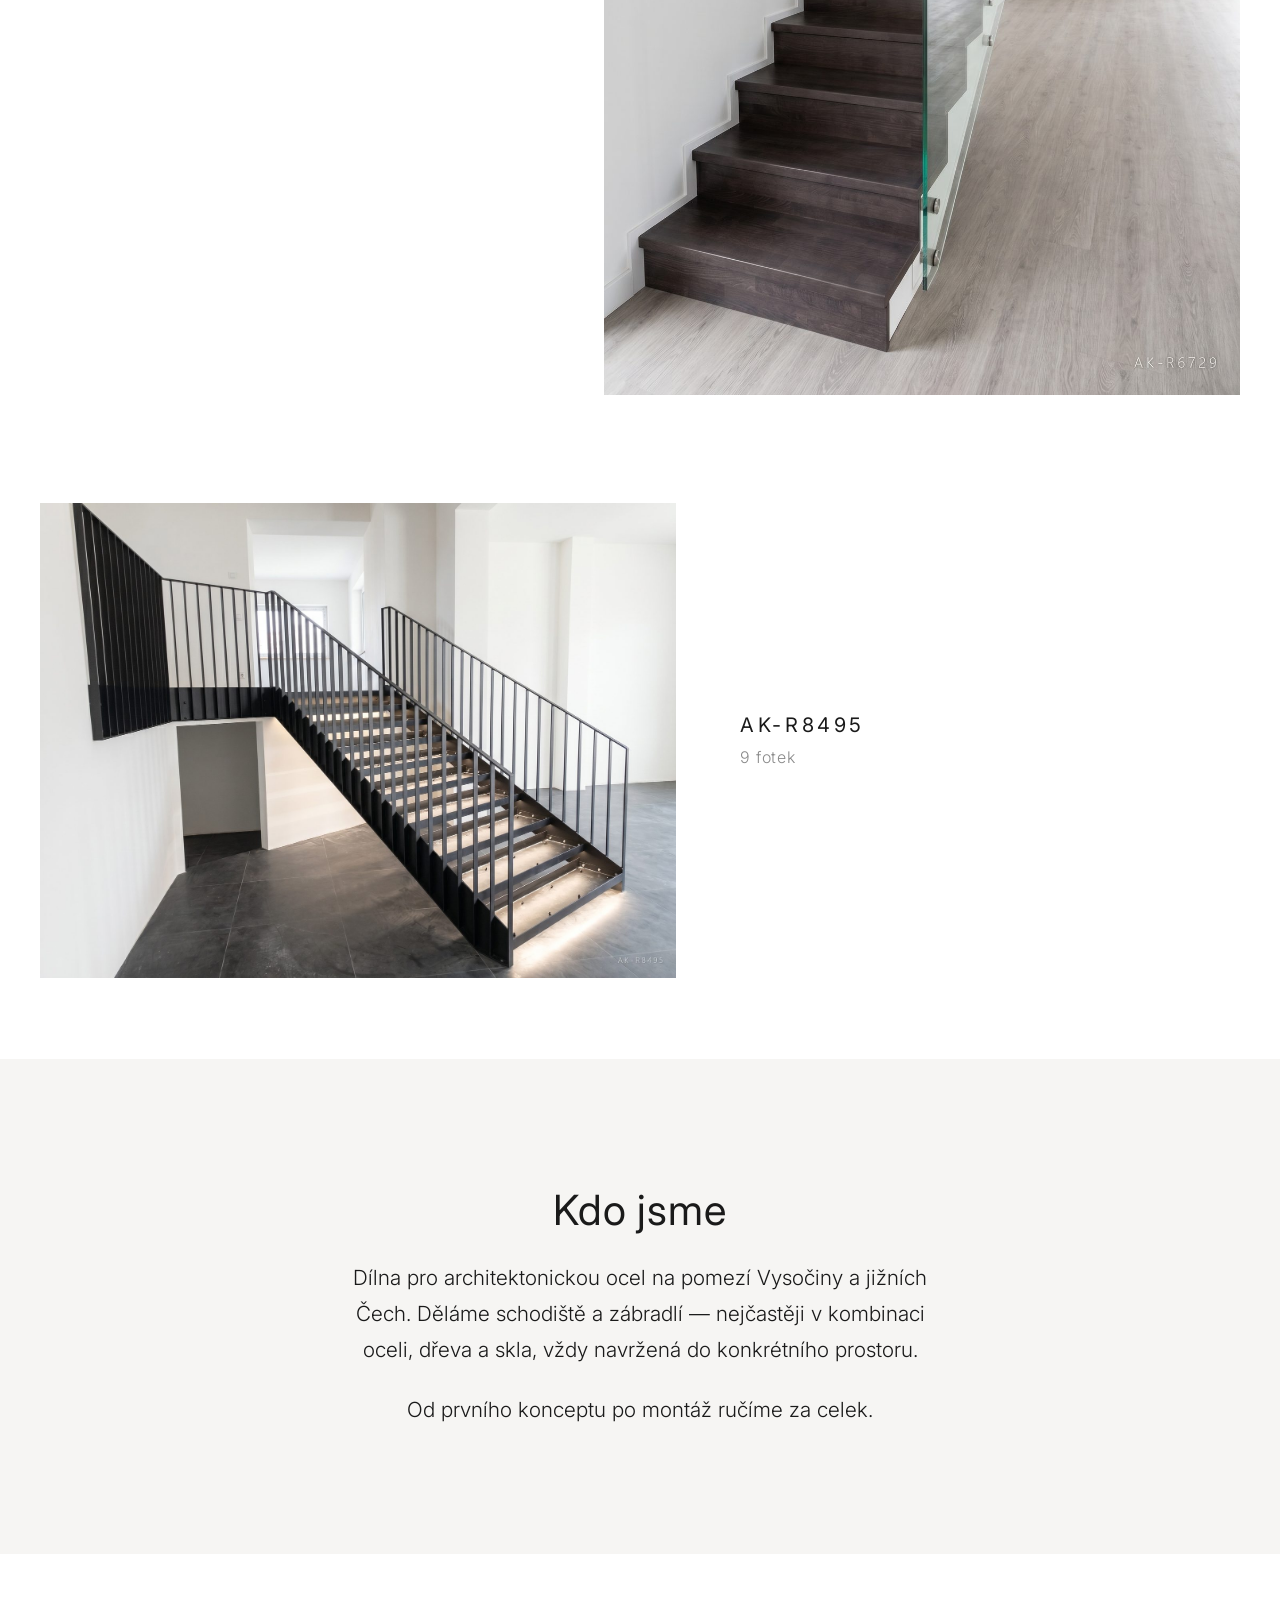
==== commit 80c7fce9: "Hero logo jeste vetsi (strop 80px) + bump v=25" ====
--- a/index.html
+++ b/index.html
@@ -11,7 +11,7 @@
   <link rel="preconnect" href="https://fonts.googleapis.com">
   <link rel="preconnect" href="https://fonts.gstatic.com" crossorigin>
   <link href="https://fonts.googleapis.com/css2?family=Inter:wght@300;400;500&display=swap" rel="stylesheet">
-  <link rel="stylesheet" href="css/style.css?v=24">
+  <link rel="stylesheet" href="css/style.css?v=25">
 </head>
 <body>
 
--- a/css/style.css
+++ b/css/style.css
@@ -54,14 +54,14 @@
   text-align: center;
 }
 .wordmark__img {
-  height: clamp(40px, 4.6vw, 62px);
+  height: clamp(46px, 5.4vw, 80px);
   width: auto;
   display: block;
   filter: drop-shadow(0 1px 6px rgba(0,0,0,0.4));
 }
 .wordmark__text {
   font-weight: 500;
-  font-size: clamp(0.6rem, 1.6vw, 0.8rem);
+  font-size: clamp(0.66rem, 1.9vw, 0.92rem);
   letter-spacing: 0.3em;
   padding-left: 0.3em;          /* opticky vyrovná letter-spacing vpravo */
   color: var(--over);
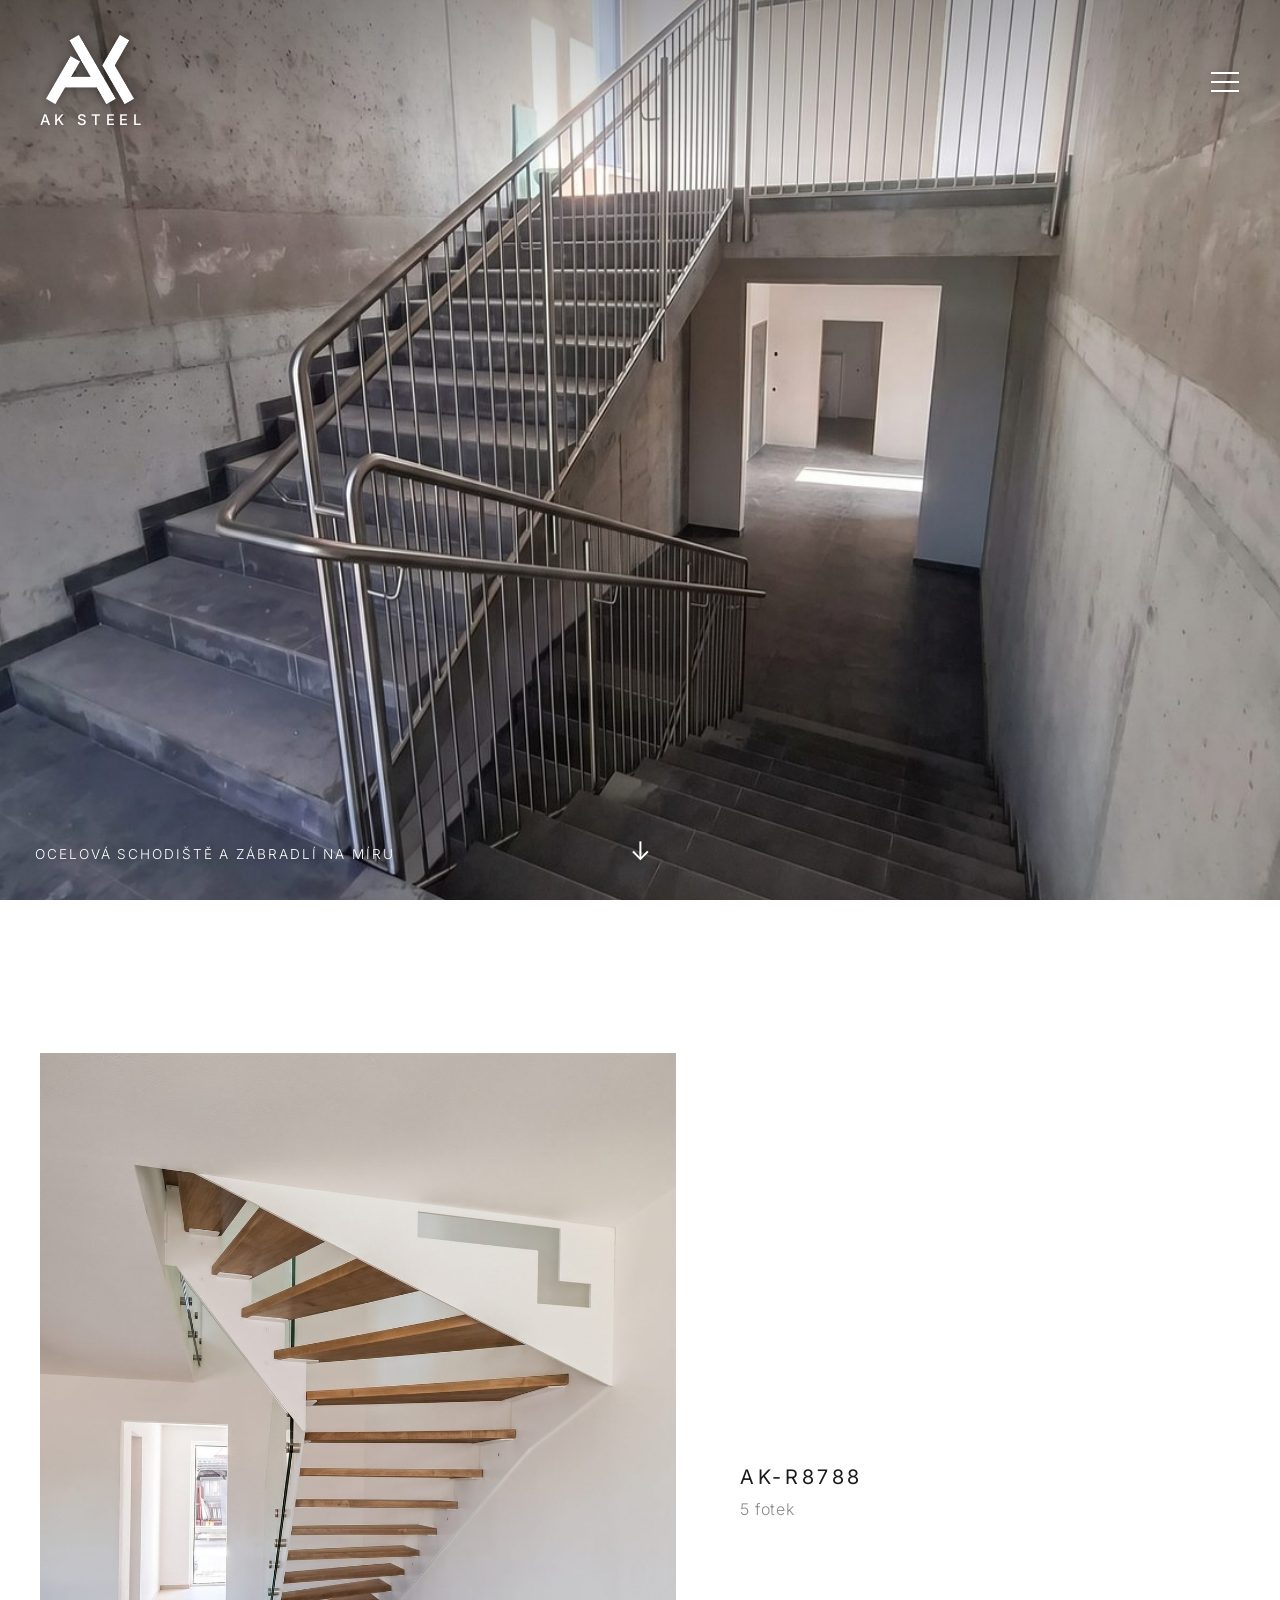
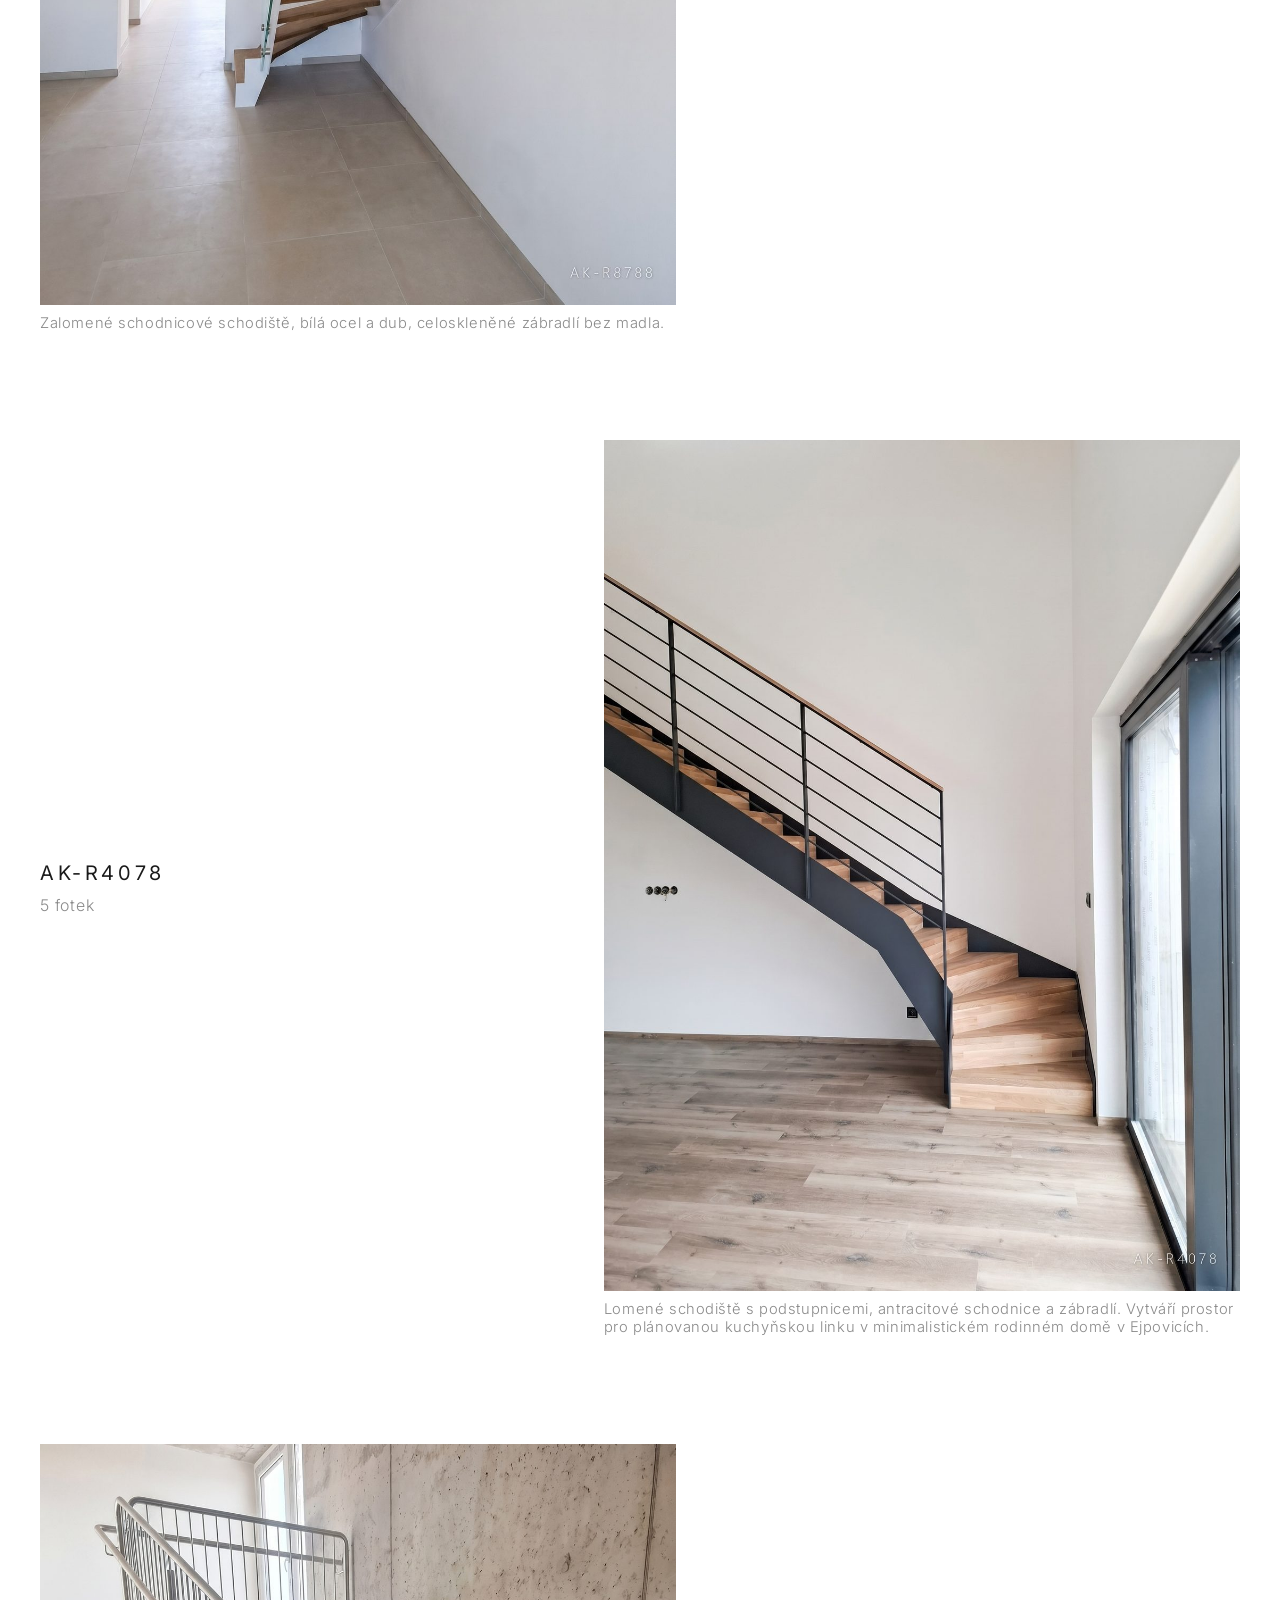
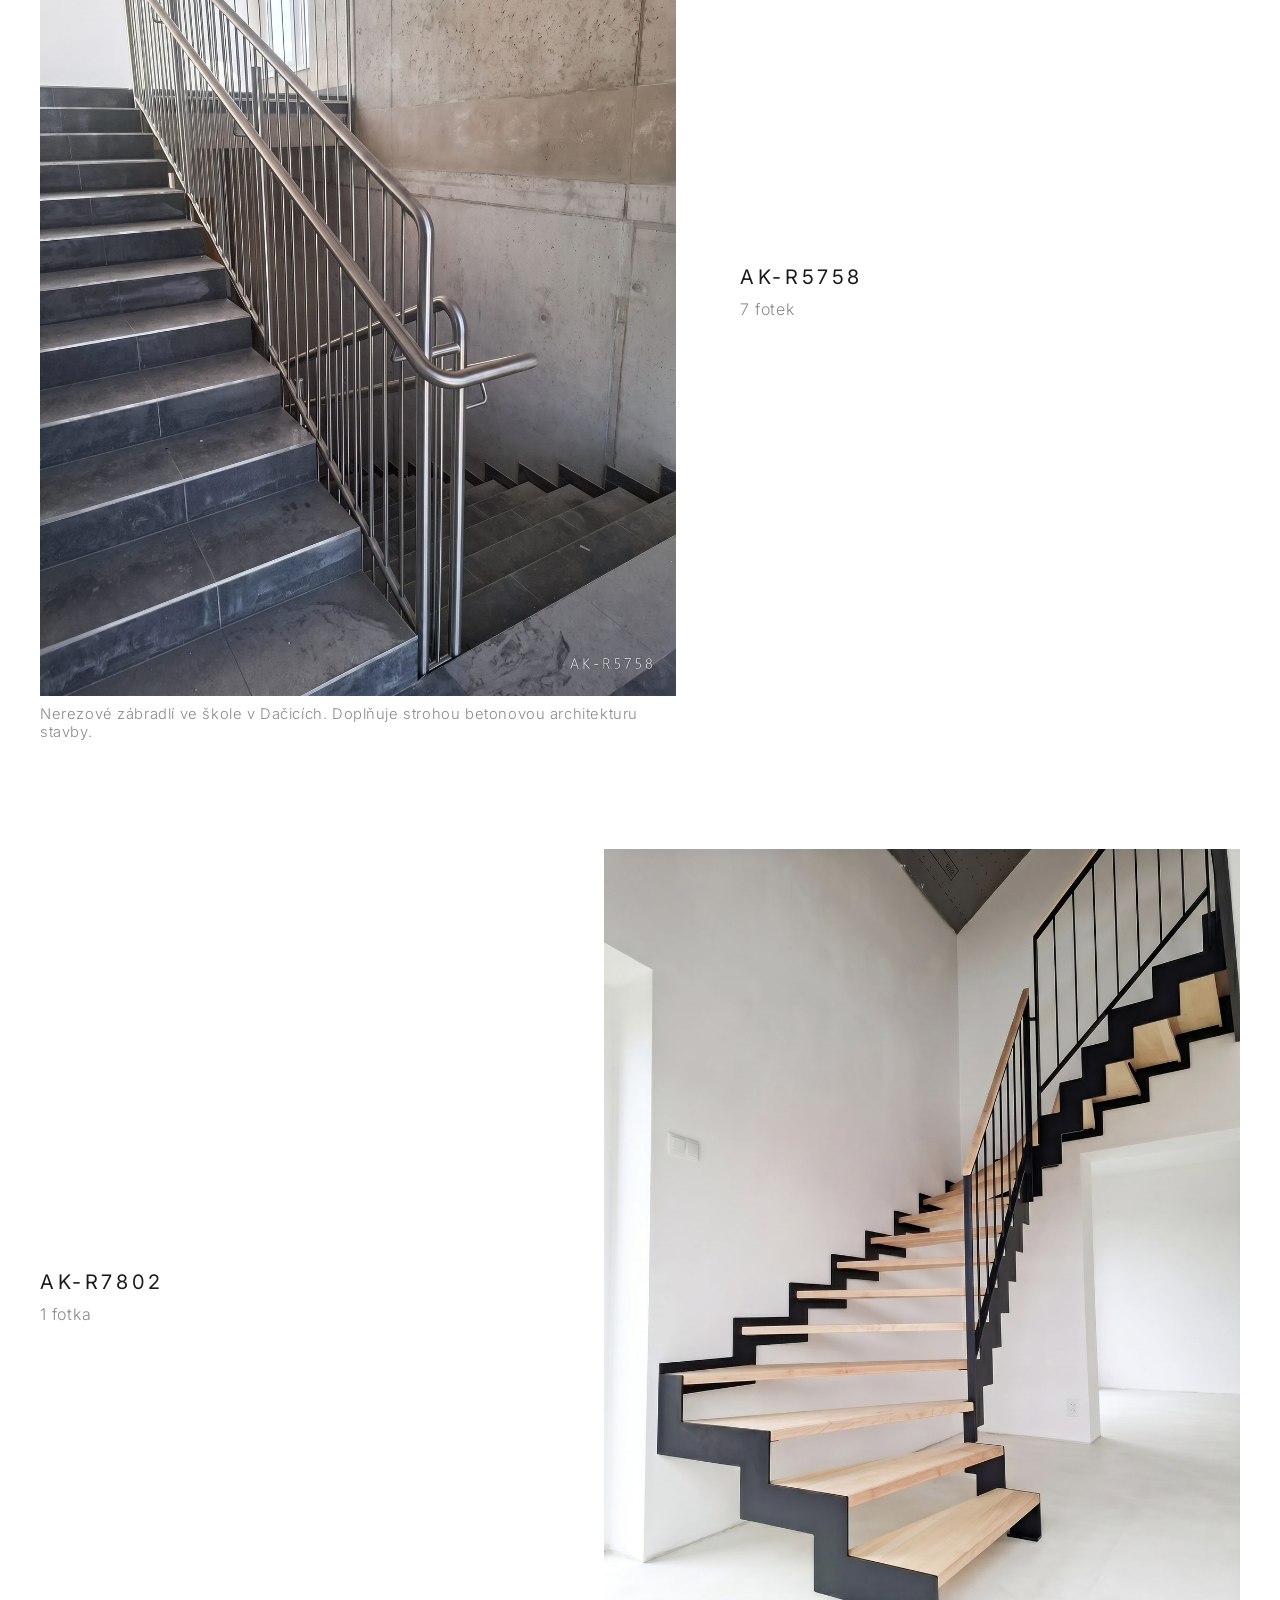
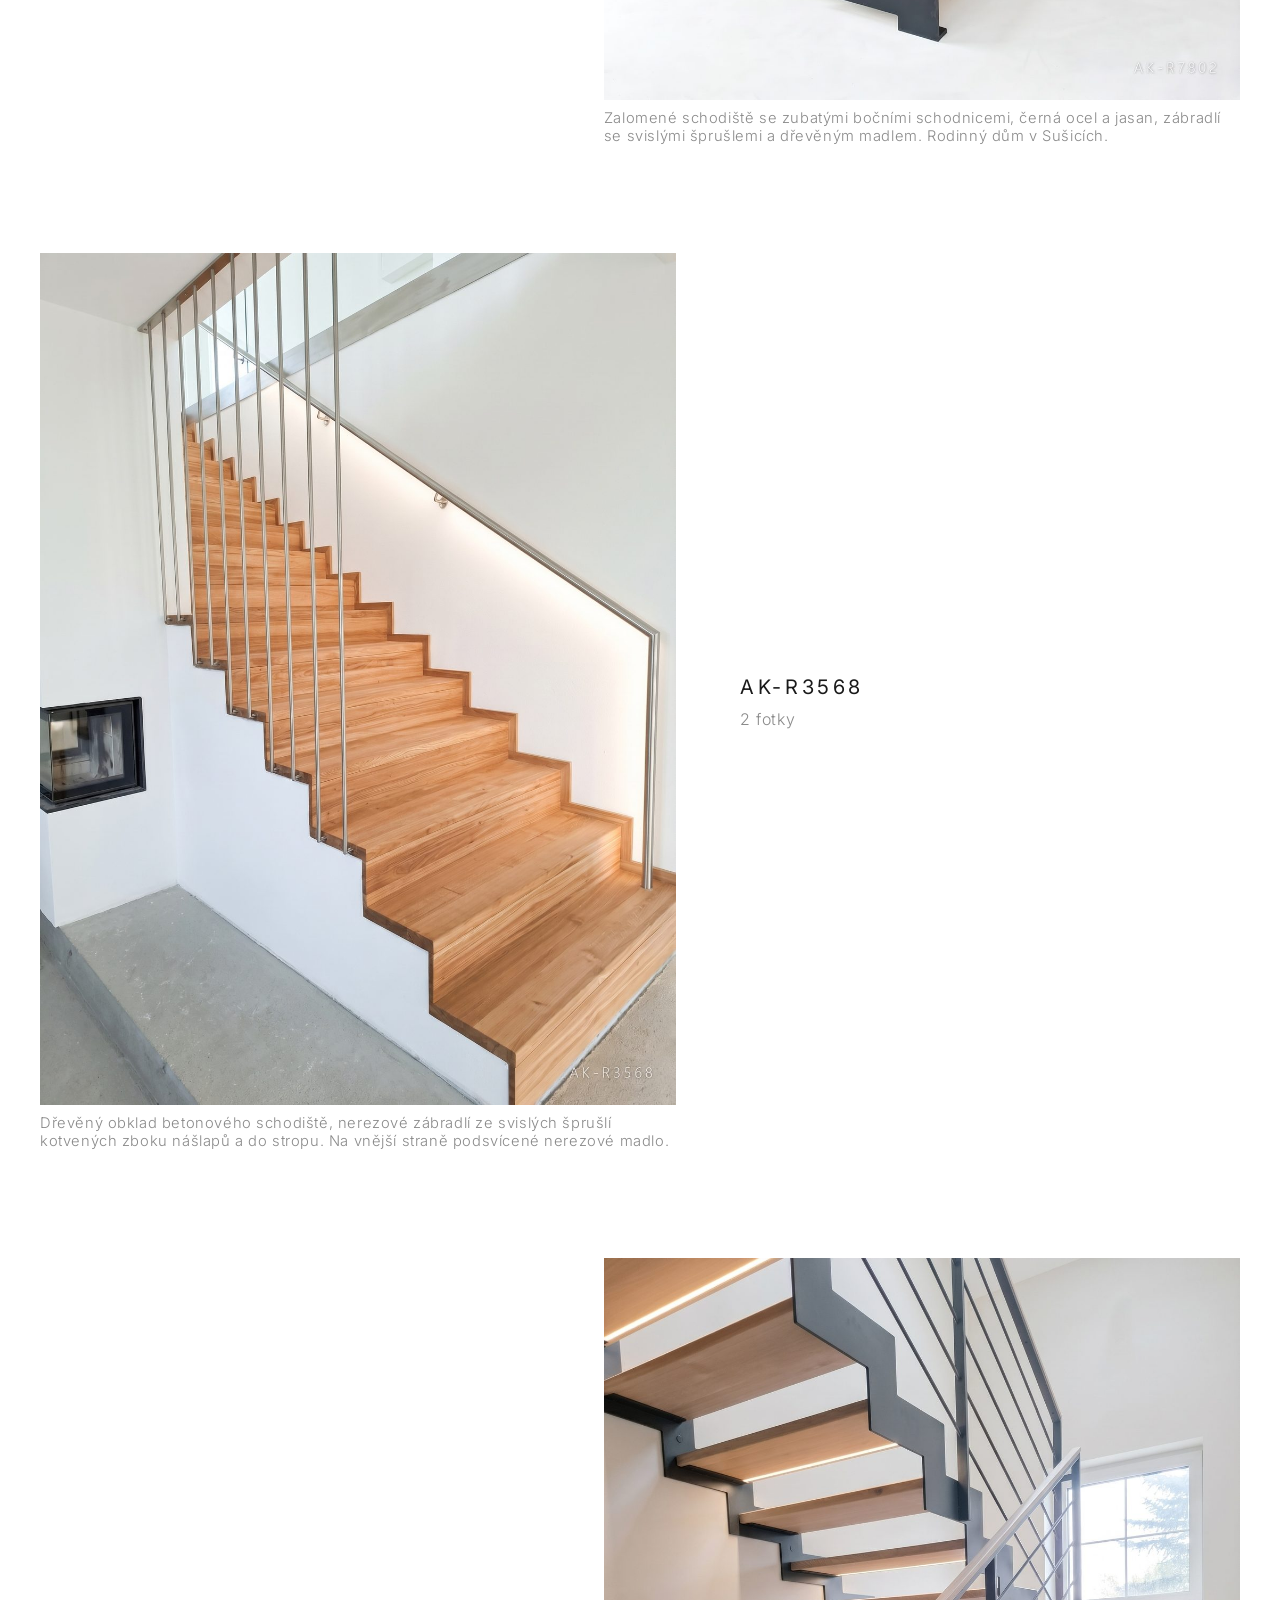
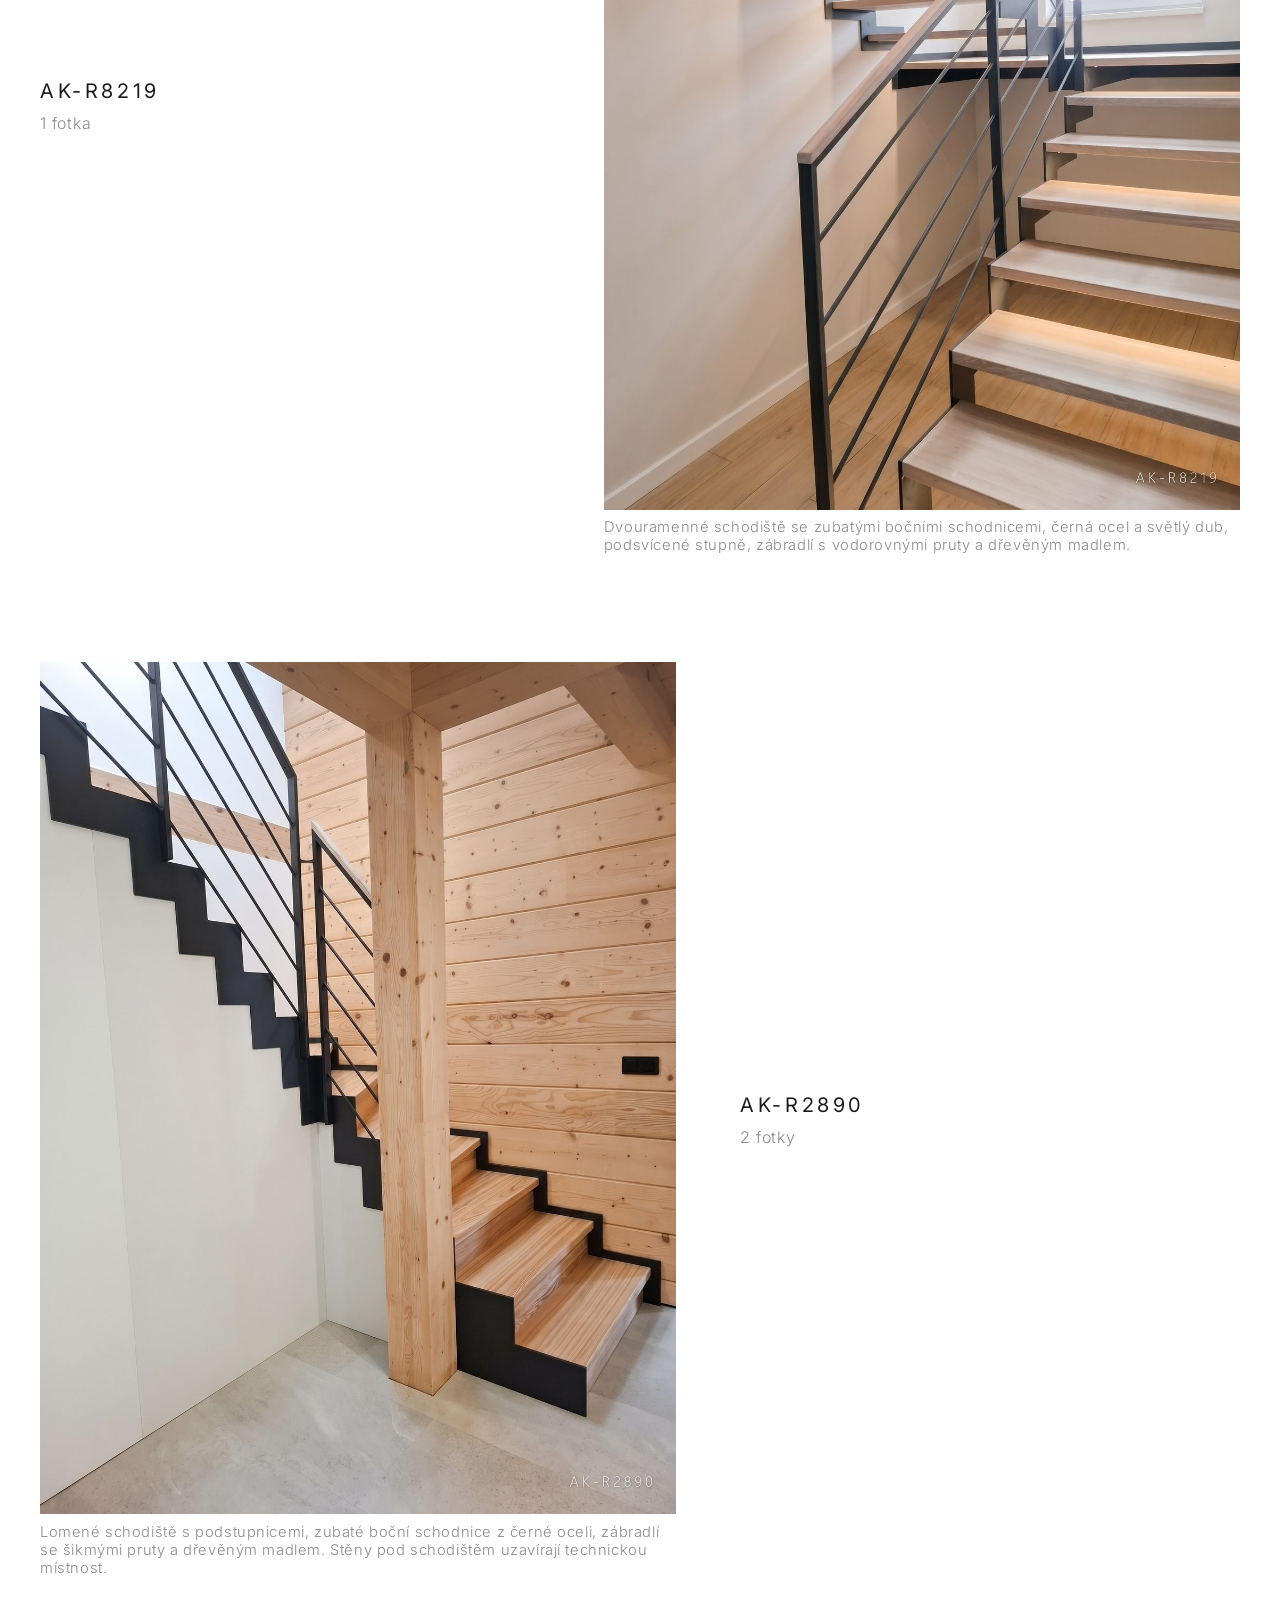
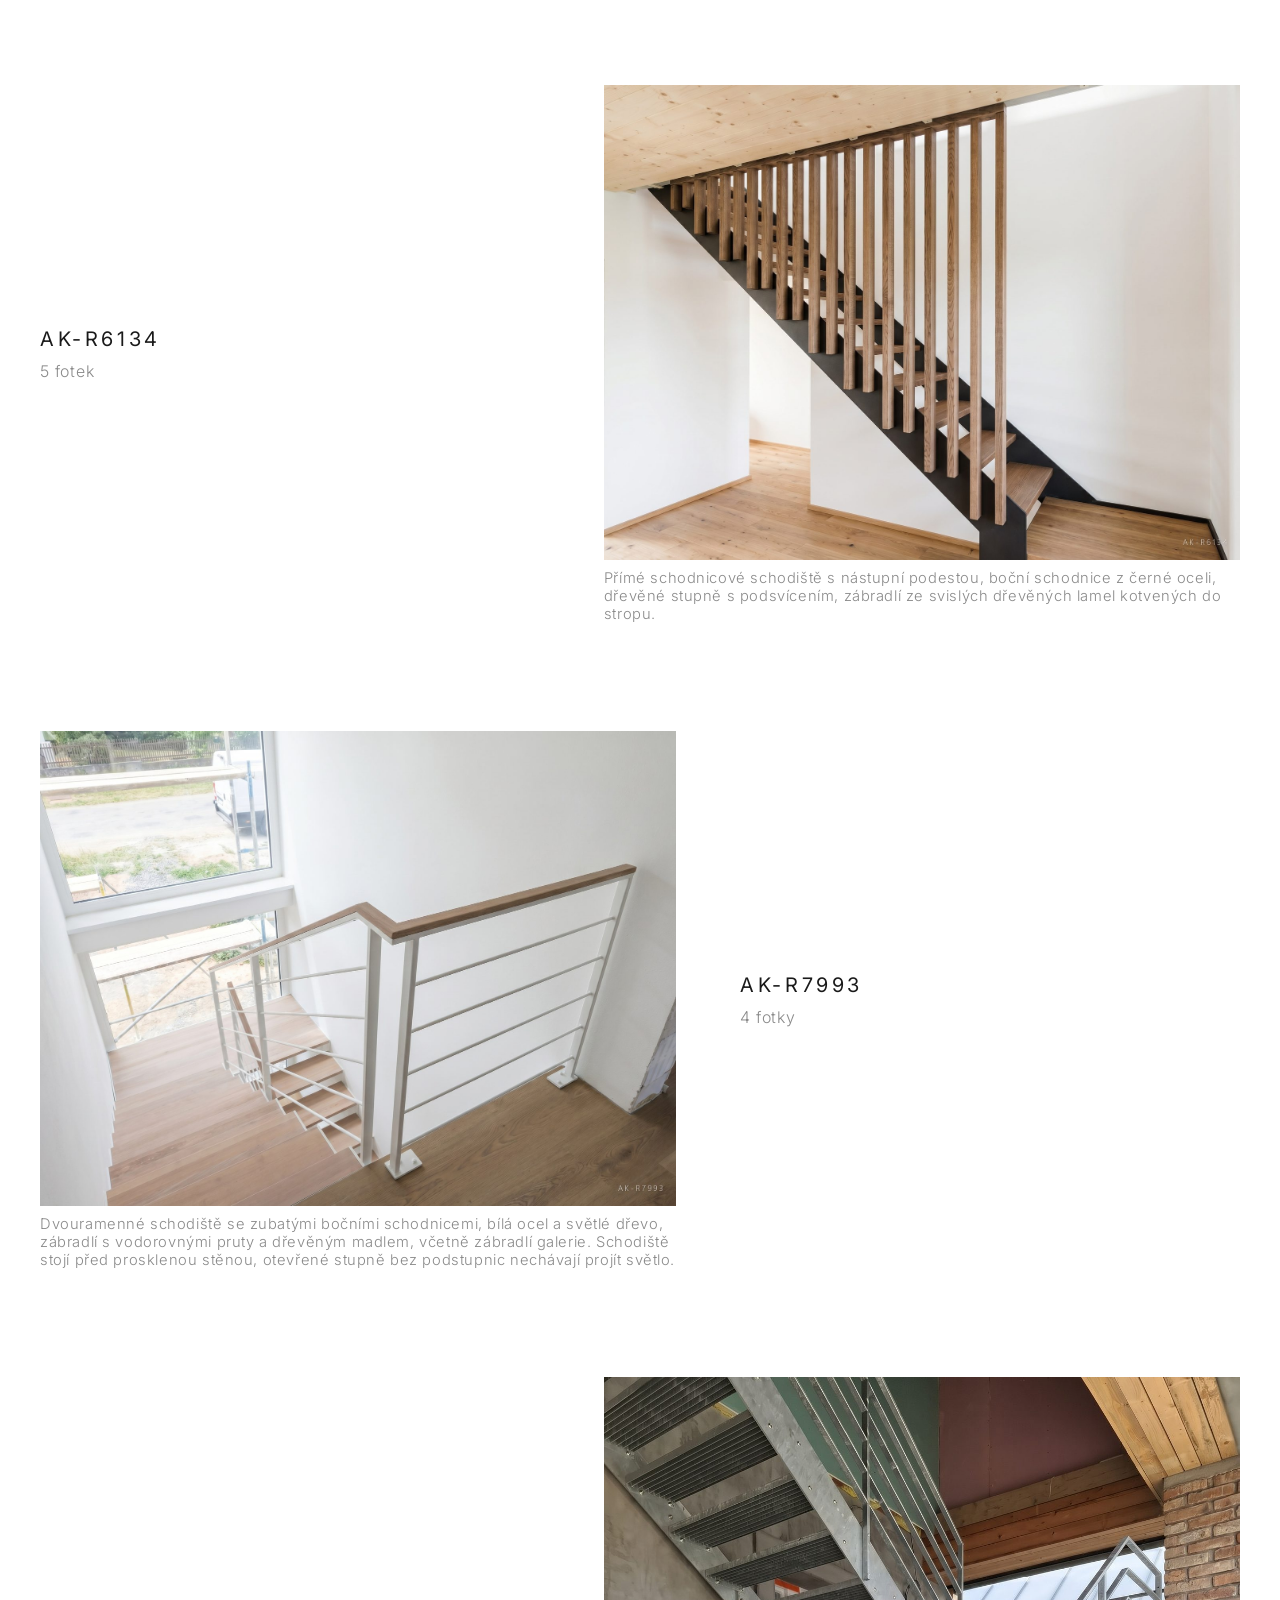
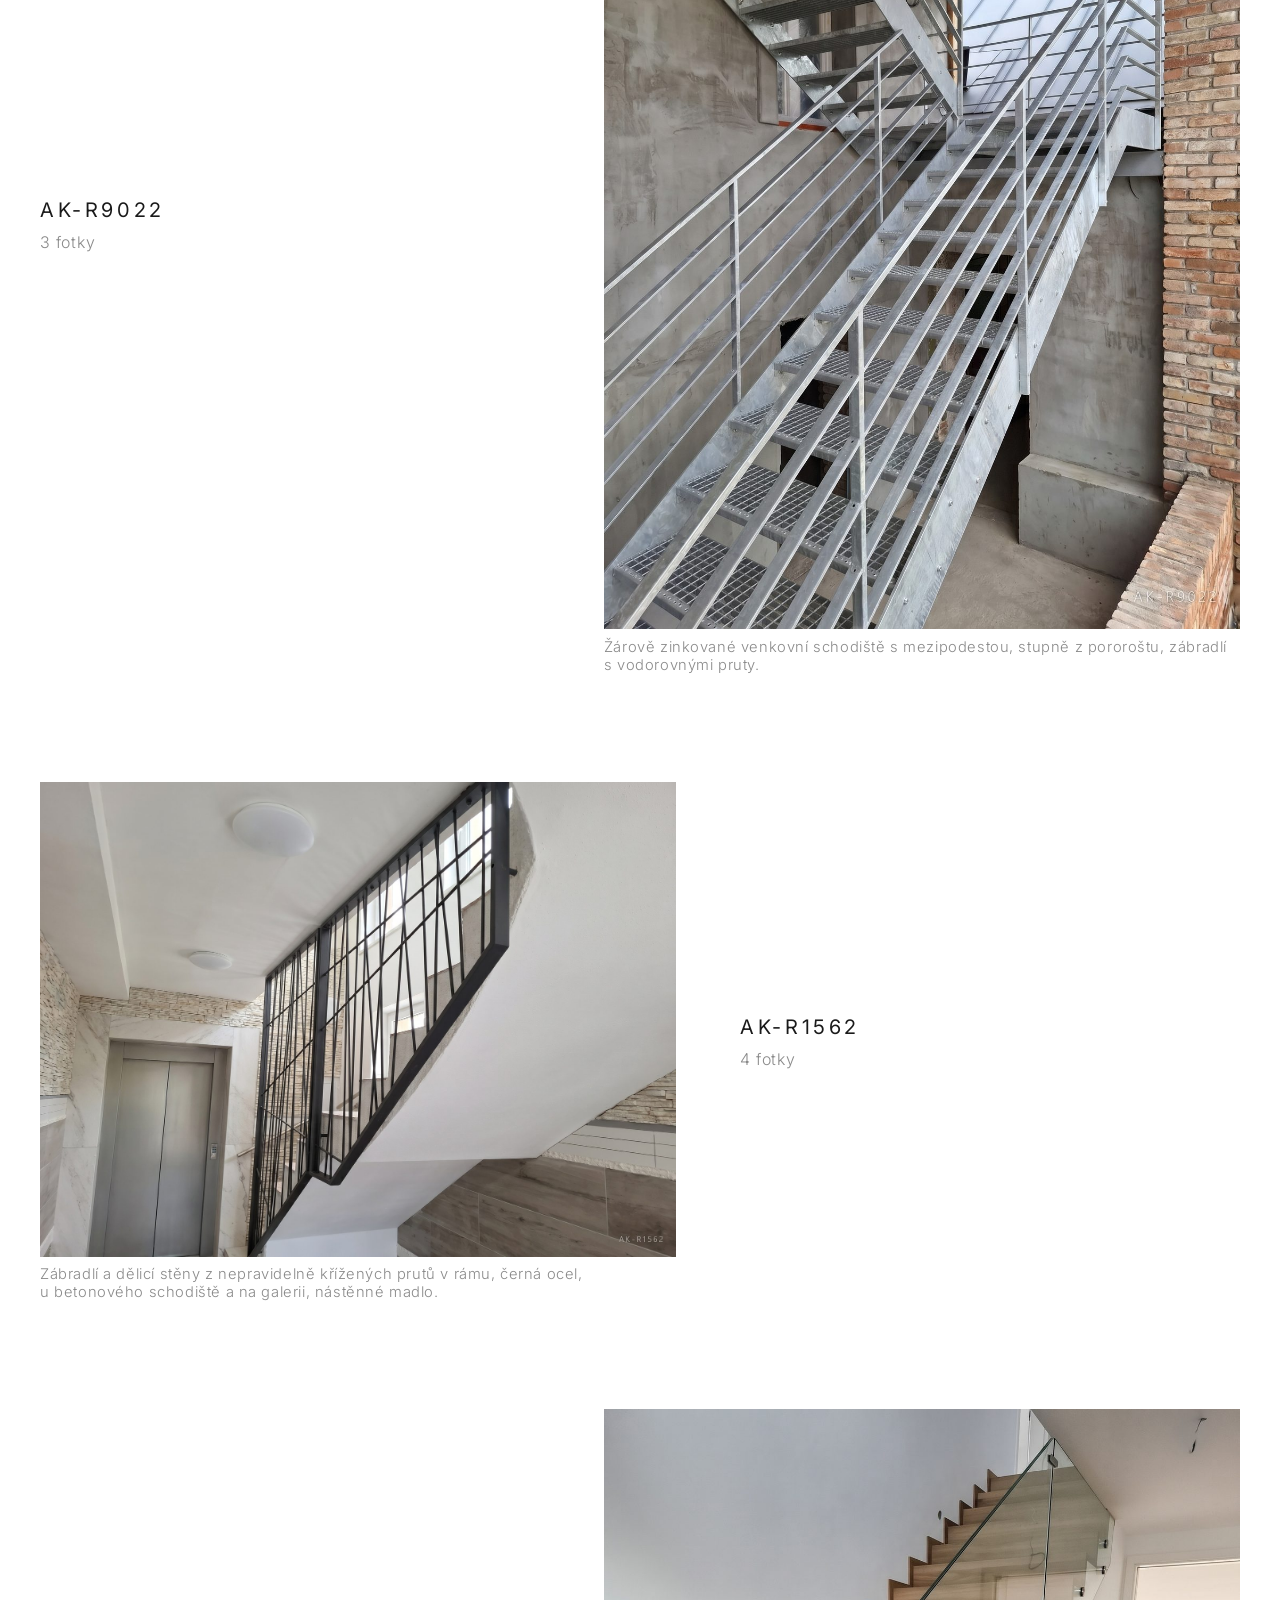
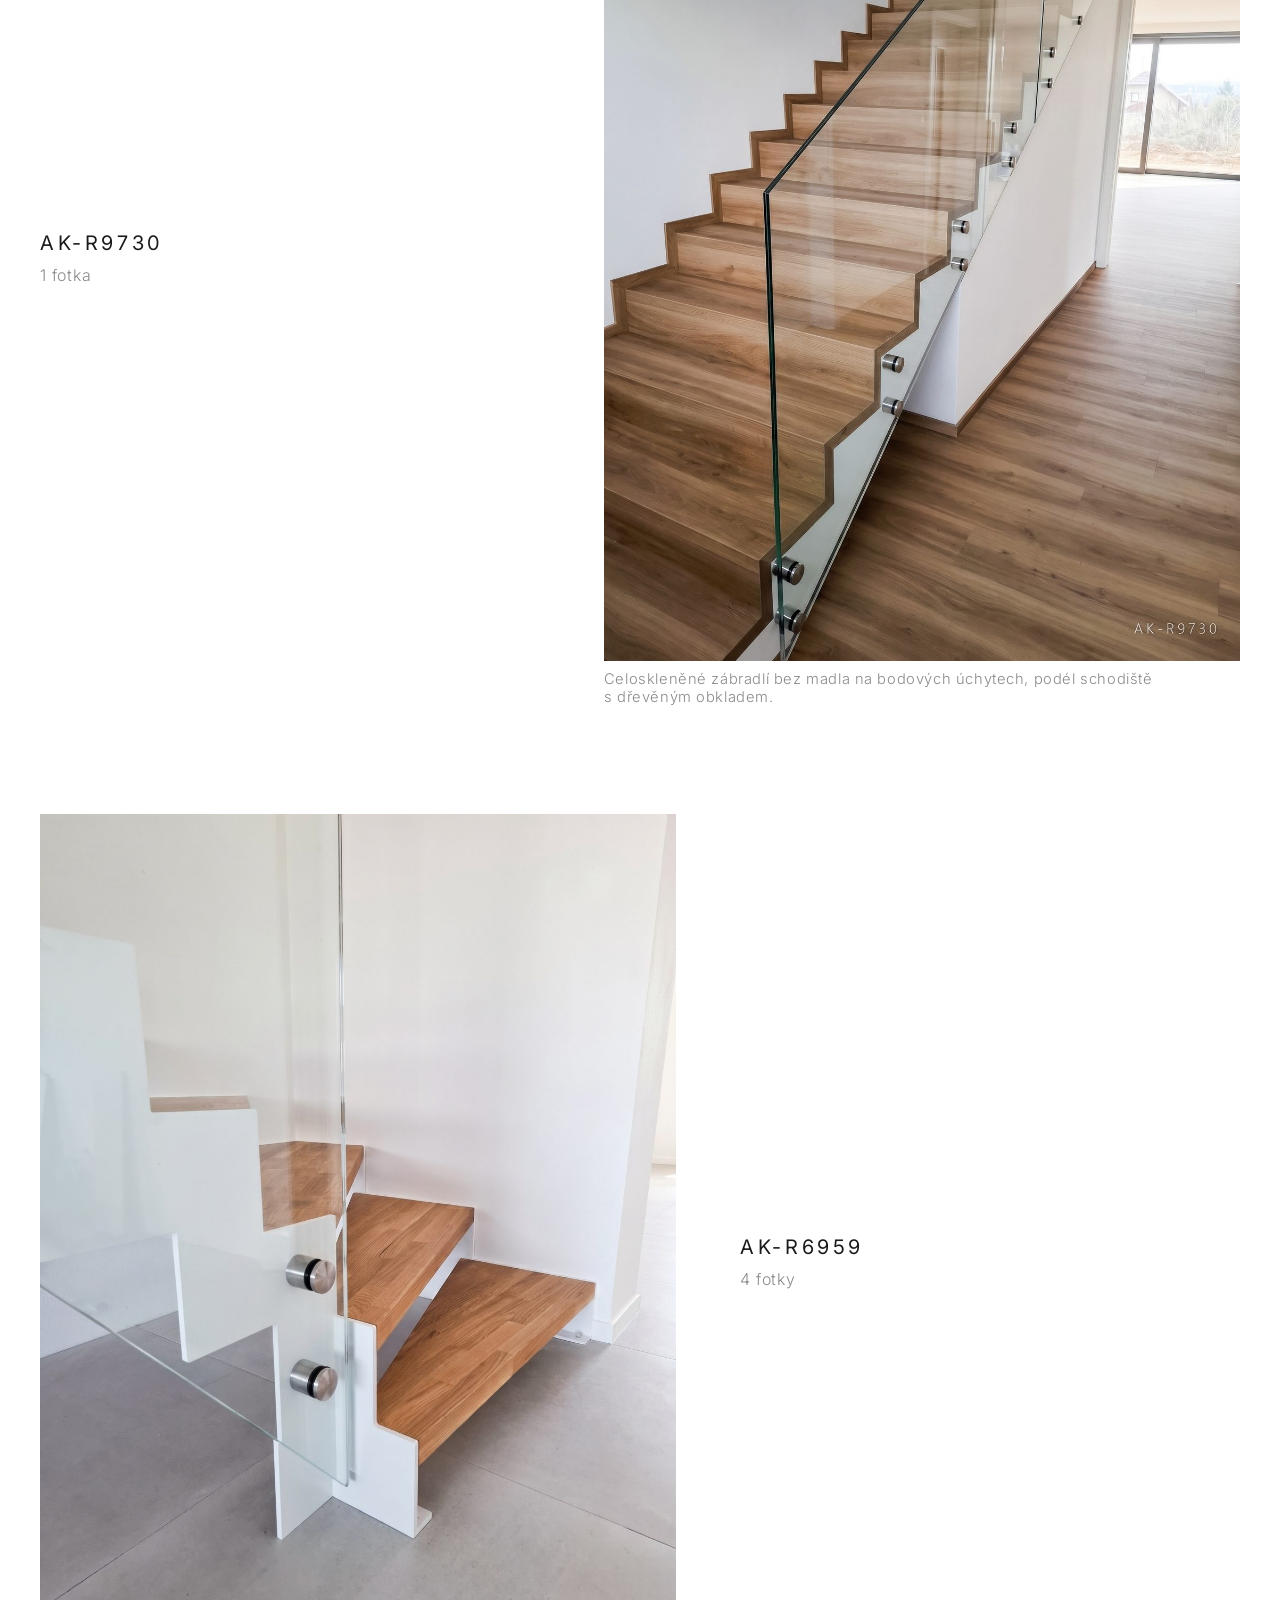
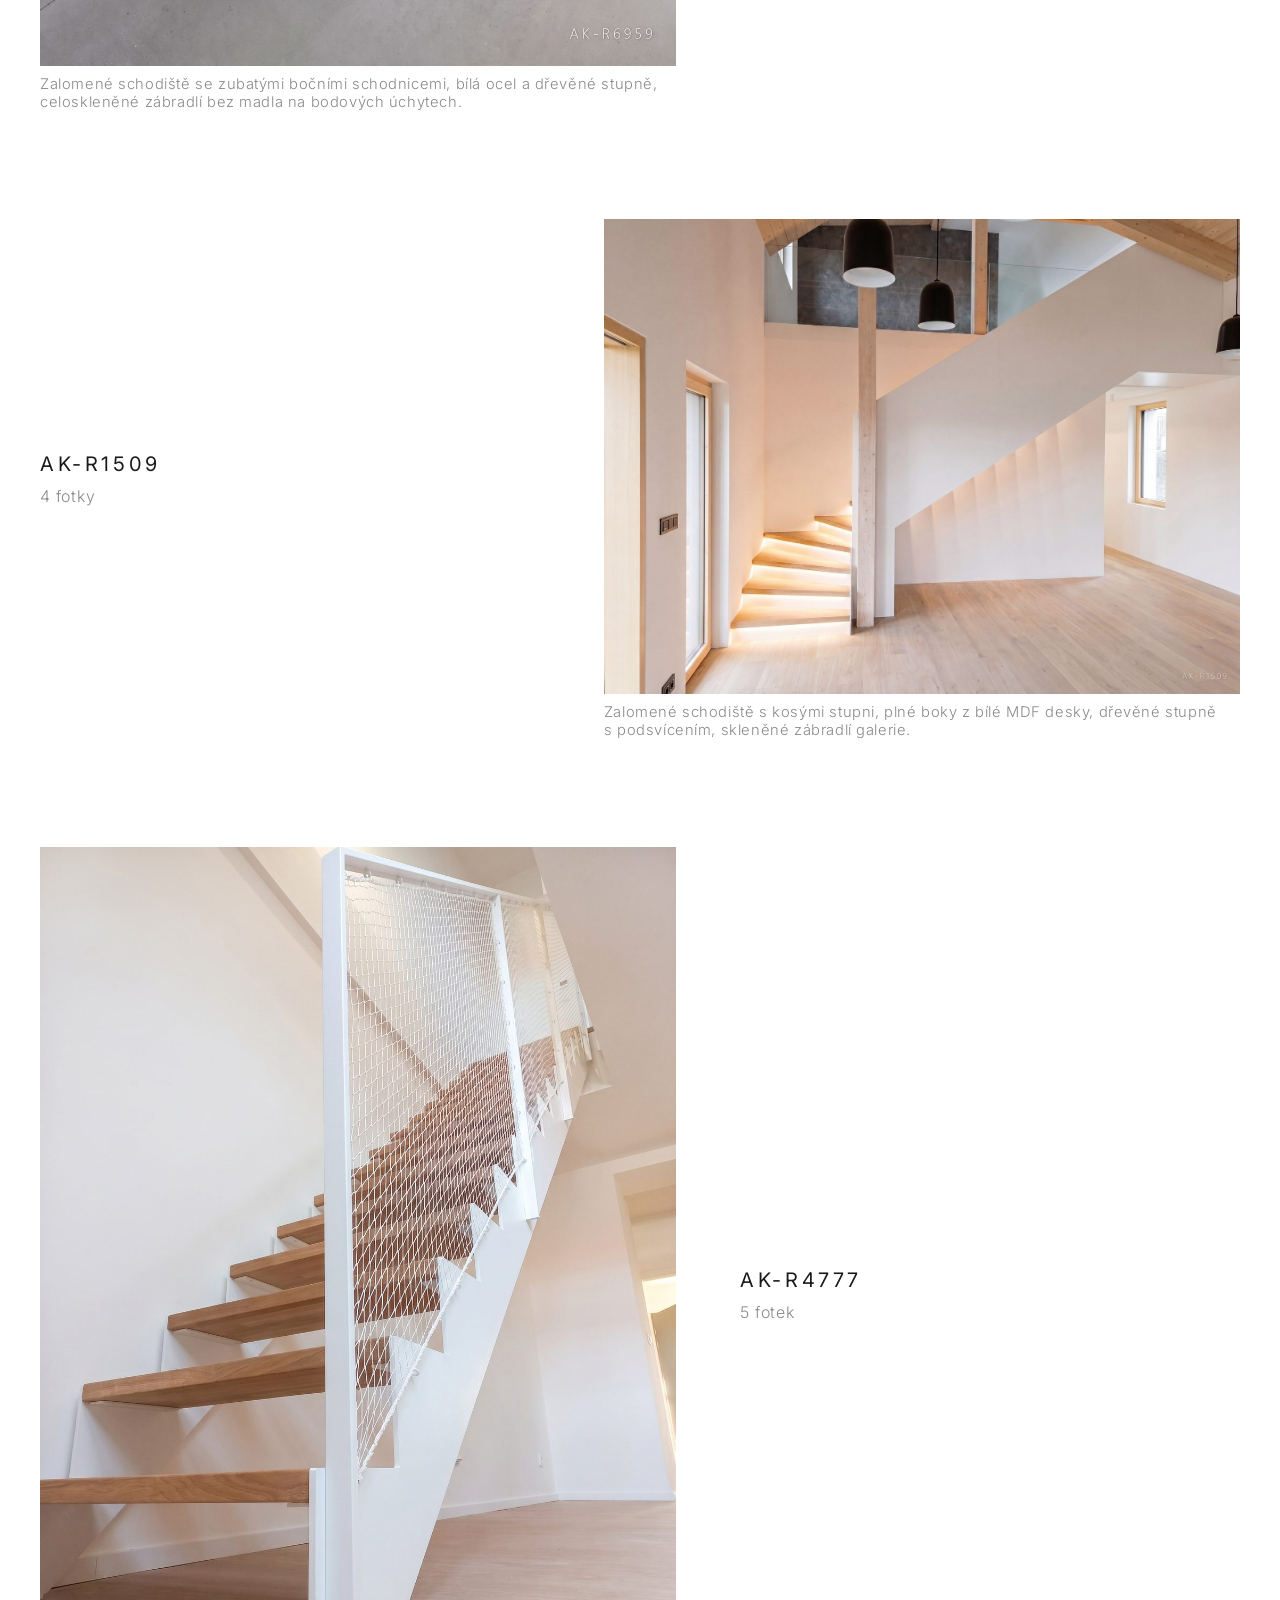
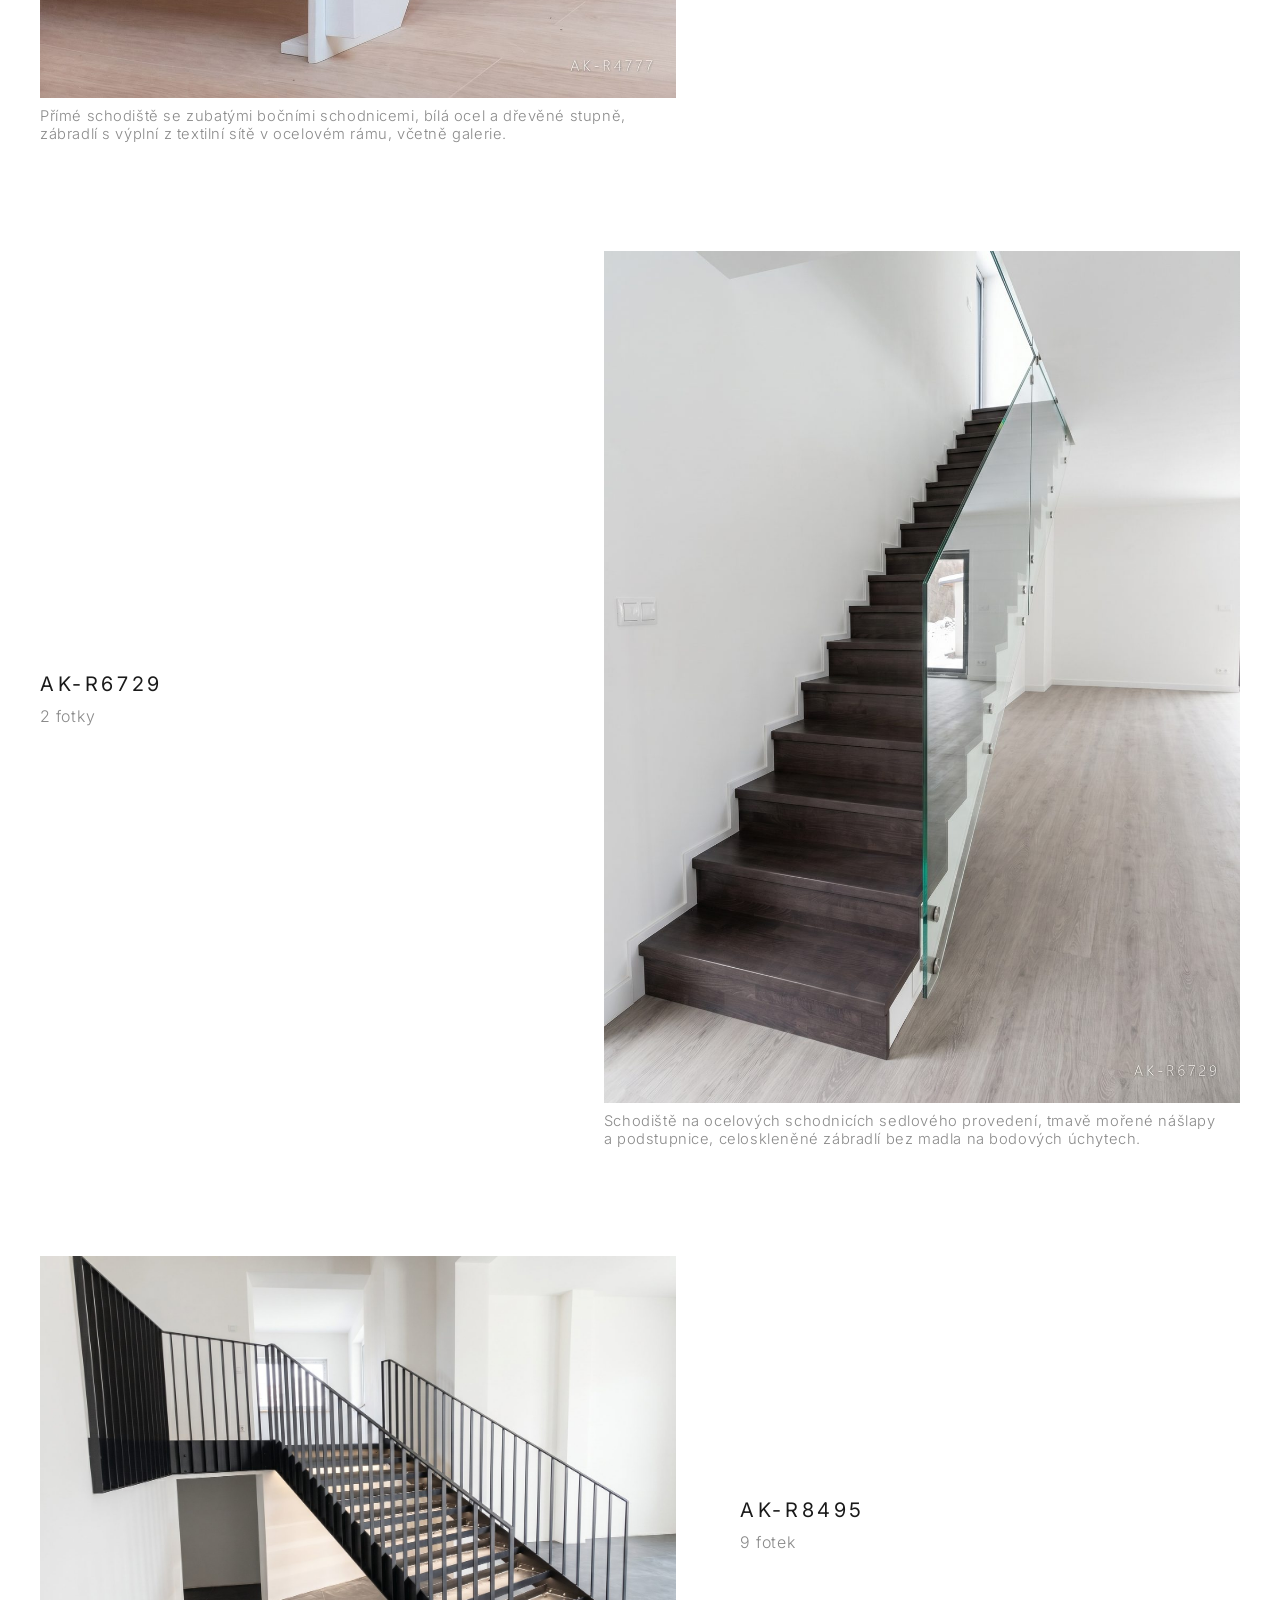
==== commit b509dbbc: "SEO: statická galerie, popisky, JSON-LD, H1, region Co-Authored-By: Claude Fable 5.1 <noreply@anthro" ====
--- a/index.html
+++ b/index.html
@@ -4,14 +4,55 @@
   <meta charset="utf-8">
   <meta name="viewport" content="width=device-width, initial-scale=1">
   <title>AK Steel — výroba schodišť a zábradlí na míru</title>
-  <meta name="description" content="AK Steel — zakázková kovovýroba. Ocelová schodiště a zábradlí na míru. Návrh, výroba, montáž.">
+  <meta name="description" content="AK Steel s.r.o. – ocelová schodiště, zábradlí a kovové konstrukce na míru. Návrh, výroba a montáž z dílny v Pálovicích u Jemnice, Vysočina a jižní Čechy.">
   <link rel="icon" type="image/png" sizes="32x32" href="images/favicon-32.png?v=1">
   <link rel="icon" type="image/png" sizes="16x16" href="images/favicon-16.png?v=1">
   <link rel="apple-touch-icon" href="images/apple-touch-icon.png?v=1">
   <link rel="preconnect" href="https://fonts.googleapis.com">
   <link rel="preconnect" href="https://fonts.gstatic.com" crossorigin>
   <link href="https://fonts.googleapis.com/css2?family=Inter:wght@300;400;500&display=swap" rel="stylesheet">
-  <link rel="stylesheet" href="css/style.css?v=25">
+  <link rel="stylesheet" href="css/style.css?v=27">
+  <script type="application/ld+json">
+  {
+    "@context": "https://schema.org",
+    "@type": "HomeAndConstructionBusiness",
+    "@id": "https://aksteel.cz/#firma",
+    "name": "AK Steel s.r.o.",
+    "url": "https://aksteel.cz/",
+    "telephone": "+420727875506",
+    "email": "kudrnac@aksteel.cz",
+    "image": "https://aksteel.cz/images/web/AK-R8495_01.jpg",
+    "address": {
+      "@type": "PostalAddress",
+      "streetAddress": "Pálovice 68",
+      "addressLocality": "Pálovice",
+      "postalCode": "675 31",
+      "addressCountry": "CZ"
+    },
+    "geo": {
+      "@type": "GeoCoordinates",
+      "latitude": 49.0055,
+      "longitude": 15.5376
+    },
+    "areaServed": [
+      { "@type": "City", "name": "Jemnice" },
+      { "@type": "City", "name": "Jihlava" },
+      { "@type": "City", "name": "Třebíč" },
+      { "@type": "City", "name": "Znojmo" },
+      { "@type": "City", "name": "Telč" },
+      { "@type": "City", "name": "Jindřichův Hradec" }
+    ],
+    "openingHoursSpecification": [
+      {
+        "@type": "OpeningHoursSpecification",
+        "dayOfWeek": ["Monday", "Tuesday", "Wednesday", "Thursday", "Friday"],
+        "opens": "07:00",
+        "closes": "15:30"
+      }
+    ],
+    "sameAs": []
+  }
+  </script>
 </head>
 <body>
 
@@ -47,19 +88,269 @@
          src="images/web/AK-R8495_01.jpg"
          alt="Ocelové schodiště na míru — realizace AK Steel">
     <img class="hero__img hero__img--top" id="hero-b" alt="" aria-hidden="true">
+    <h1 class="hero__title">Ocelová schodiště a&nbsp;zábradlí na&nbsp;míru</h1>
     <a class="hero__scroll" href="#projekty" aria-label="Posunout dolů">
       <span aria-hidden="true">&darr;</span>
     </a>
   </section>
 
   <section class="work" id="projekty">
-    <div class="projekty" id="projekty-list"></div>
+    <div class="projekty">
+      <!-- PROJEKTY:START – generuje WEB 04/scripts/web_hero.py (popisky: WEB 04/pro-web/popisky.csv), needitovat rucne -->
+      <article class="projekt">
+        <figure class="projekt__media">
+          <img src="images/web/AK-R8788_01.jpg" data-full="images/full/AK-R8788_01.jpg" width="1195" height="1600" alt="Zalomené schodnicové schodiště, bílá ocel a dub, celoskleněné zábradlí bez madla, foto 1/5" loading="lazy">
+          <div class="projekt__rest" hidden>
+            <img src="images/web/AK-R8788_02.jpg" data-full="images/full/AK-R8788_02.jpg" width="1600" height="1195" alt="Zalomené schodnicové schodiště, bílá ocel a dub, celoskleněné zábradlí bez madla, foto 2/5" loading="lazy">
+            <img src="images/web/AK-R8788_03.jpg" data-full="images/full/AK-R8788_03.jpg" width="1600" height="1195" alt="Zalomené schodnicové schodiště, bílá ocel a dub, celoskleněné zábradlí bez madla, foto 3/5" loading="lazy">
+            <img src="images/web/AK-R8788_04.jpg" data-full="images/full/AK-R8788_04.jpg" width="1195" height="1600" alt="Zalomené schodnicové schodiště, bílá ocel a dub, celoskleněné zábradlí bez madla, foto 4/5" loading="lazy">
+            <img src="images/web/AK-R8788_05.jpg" data-full="images/full/AK-R8788_05.jpg" width="1195" height="1600" alt="Zalomené schodnicové schodiště, bílá ocel a dub, celoskleněné zábradlí bez madla, foto 5/5" loading="lazy">
+          </div>
+          <figcaption class="projekt__caption">Zalomené schodnicové schodiště, bílá ocel a dub, celoskleněné zábradlí bez madla.</figcaption>
+        </figure>
+        <div class="projekt__info">
+          <div class="projekt__index">AK-R8788</div>
+          <div class="projekt__meta">5 fotek</div>
+        </div>
+      </article>
+      <article class="projekt">
+        <figure class="projekt__media">
+          <img src="images/web/AK-R4078_01.jpg" data-full="images/full/AK-R4078_01.jpg" width="1195" height="1600" alt="Lomené schodiště s podstupnicemi, antracitové schodnice a zábradlí. Vytváří prostor pro plánovanou kuchyňskou linku v minimalistickém rodinném domě v Ejpovicích, foto 1/5" loading="lazy">
+          <div class="projekt__rest" hidden>
+            <img src="images/web/AK-R4078_02.jpg" data-full="images/full/AK-R4078_02.jpg" width="1600" height="1195" alt="Lomené schodiště s podstupnicemi, antracitové schodnice a zábradlí. Vytváří prostor pro plánovanou kuchyňskou linku v minimalistickém rodinném domě v Ejpovicích, foto 2/5" loading="lazy">
+            <img src="images/web/AK-R4078_03.jpg" data-full="images/full/AK-R4078_03.jpg" width="1195" height="1600" alt="Lomené schodiště s podstupnicemi, antracitové schodnice a zábradlí. Vytváří prostor pro plánovanou kuchyňskou linku v minimalistickém rodinném domě v Ejpovicích, foto 3/5" loading="lazy">
+            <img src="images/web/AK-R4078_04.jpg" data-full="images/full/AK-R4078_04.jpg" width="1195" height="1600" alt="Lomené schodiště s podstupnicemi, antracitové schodnice a zábradlí. Vytváří prostor pro plánovanou kuchyňskou linku v minimalistickém rodinném domě v Ejpovicích, foto 4/5" loading="lazy">
+            <img src="images/web/AK-R4078_05.jpg" data-full="images/full/AK-R4078_05.jpg" width="1195" height="1600" alt="Lomené schodiště s podstupnicemi, antracitové schodnice a zábradlí. Vytváří prostor pro plánovanou kuchyňskou linku v minimalistickém rodinném domě v Ejpovicích, foto 5/5" loading="lazy">
+          </div>
+          <figcaption class="projekt__caption">Lomené schodiště s podstupnicemi, antracitové schodnice a zábradlí. Vytváří prostor pro plánovanou kuchyňskou linku v minimalistickém rodinném domě v Ejpovicích.</figcaption>
+        </figure>
+        <div class="projekt__info">
+          <div class="projekt__index">AK-R4078</div>
+          <div class="projekt__meta">5 fotek</div>
+        </div>
+      </article>
+      <article class="projekt">
+        <figure class="projekt__media">
+          <img src="images/web/AK-R5758_01.jpg" data-full="images/full/AK-R5758_01.jpg" width="1195" height="1600" alt="Nerezové zábradlí ve škole v Dačicích. Doplňuje strohou betonovou architekturu stavby, foto 1/7" loading="lazy">
+          <div class="projekt__rest" hidden>
+            <img src="images/web/AK-R5758_02.jpg" data-full="images/full/AK-R5758_02.jpg" width="1195" height="1600" alt="Nerezové zábradlí ve škole v Dačicích. Doplňuje strohou betonovou architekturu stavby, foto 2/7" loading="lazy">
+            <img src="images/web/AK-R5758_03.jpg" data-full="images/full/AK-R5758_03.jpg" width="1195" height="1600" alt="Nerezové zábradlí ve škole v Dačicích. Doplňuje strohou betonovou architekturu stavby, foto 3/7" loading="lazy">
+            <img src="images/web/AK-R5758_04.jpg" data-full="images/full/AK-R5758_04.jpg" width="1195" height="1600" alt="Nerezové zábradlí ve škole v Dačicích. Doplňuje strohou betonovou architekturu stavby, foto 4/7" loading="lazy">
+            <img src="images/web/AK-R5758_05.jpg" data-full="images/full/AK-R5758_05.jpg" width="1195" height="1600" alt="Nerezové zábradlí ve škole v Dačicích. Doplňuje strohou betonovou architekturu stavby, foto 5/7" loading="lazy">
+            <img src="images/web/AK-R5758_06.jpg" data-full="images/full/AK-R5758_06.jpg" width="1195" height="1600" alt="Nerezové zábradlí ve škole v Dačicích. Doplňuje strohou betonovou architekturu stavby, foto 6/7" loading="lazy">
+            <img src="images/web/AK-R5758_07.jpg" data-full="images/full/AK-R5758_07.jpg" width="1195" height="1600" alt="Nerezové zábradlí ve škole v Dačicích. Doplňuje strohou betonovou architekturu stavby, foto 7/7" loading="lazy">
+          </div>
+          <figcaption class="projekt__caption">Nerezové zábradlí ve škole v Dačicích. Doplňuje strohou betonovou architekturu stavby.</figcaption>
+        </figure>
+        <div class="projekt__info">
+          <div class="projekt__index">AK-R5758</div>
+          <div class="projekt__meta">7 fotek</div>
+        </div>
+      </article>
+      <article class="projekt">
+        <figure class="projekt__media">
+          <img src="images/web/AK-R7802_01.jpg" data-full="images/full/AK-R7802_01.jpg" width="1195" height="1600" alt="Zalomené schodiště se zubatými bočními schodnicemi, černá ocel a jasan, zábradlí se svislými šprušlemi a dřevěným madlem. Rodinný dům v Sušicích, foto 1/1" loading="lazy">
+          <figcaption class="projekt__caption">Zalomené schodiště se zubatými bočními schodnicemi, černá ocel a jasan, zábradlí se svislými šprušlemi a dřevěným madlem. Rodinný dům v Sušicích.</figcaption>
+        </figure>
+        <div class="projekt__info">
+          <div class="projekt__index">AK-R7802</div>
+          <div class="projekt__meta">1 fotka</div>
+        </div>
+      </article>
+      <article class="projekt">
+        <figure class="projekt__media">
+          <img src="images/web/AK-R3568_01.jpg" data-full="images/full/AK-R3568_01.jpg" width="1195" height="1600" alt="Dřevěný obklad betonového schodiště, nerezové zábradlí ze svislých šprušlí kotvených zboku nášlapů a do stropu. Na vnější straně podsvícené nerezové madlo, foto 1/2" loading="lazy">
+          <div class="projekt__rest" hidden>
+            <img src="images/web/AK-R3568_02.jpg" data-full="images/full/AK-R3568_02.jpg" width="1600" height="1195" alt="Dřevěný obklad betonového schodiště, nerezové zábradlí ze svislých šprušlí kotvených zboku nášlapů a do stropu. Na vnější straně podsvícené nerezové madlo, foto 2/2" loading="lazy">
+          </div>
+          <figcaption class="projekt__caption">Dřevěný obklad betonového schodiště, nerezové zábradlí ze svislých šprušlí kotvených zboku nášlapů a do stropu. Na vnější straně podsvícené nerezové madlo.</figcaption>
+        </figure>
+        <div class="projekt__info">
+          <div class="projekt__index">AK-R3568</div>
+          <div class="projekt__meta">2 fotky</div>
+        </div>
+      </article>
+      <article class="projekt">
+        <figure class="projekt__media">
+          <img src="images/web/AK-R8219_01.jpg" data-full="images/full/AK-R8219_01.jpg" width="1195" height="1600" alt="Dvouramenné schodiště se zubatými bočními schodnicemi, černá ocel a světlý dub, podsvícené stupně, zábradlí s vodorovnými pruty a dřevěným madlem, foto 1/1" loading="lazy">
+          <figcaption class="projekt__caption">Dvouramenné schodiště se zubatými bočními schodnicemi, černá ocel a světlý dub, podsvícené stupně, zábradlí s vodorovnými pruty a dřevěným madlem.</figcaption>
+        </figure>
+        <div class="projekt__info">
+          <div class="projekt__index">AK-R8219</div>
+          <div class="projekt__meta">1 fotka</div>
+        </div>
+      </article>
+      <article class="projekt">
+        <figure class="projekt__media">
+          <img src="images/web/AK-R2890_01.jpg" data-full="images/full/AK-R2890_01.jpg" width="1195" height="1600" alt="Lomené schodiště s podstupnicemi, zubaté boční schodnice z černé oceli, zábradlí se šikmými pruty a dřevěným madlem. Stěny pod schodištěm uzavírají technickou místnost, foto 1/2" loading="lazy">
+          <div class="projekt__rest" hidden>
+            <img src="images/web/AK-R2890_02.jpg" data-full="images/full/AK-R2890_02.jpg" width="1195" height="1600" alt="Lomené schodiště s podstupnicemi, zubaté boční schodnice z černé oceli, zábradlí se šikmými pruty a dřevěným madlem. Stěny pod schodištěm uzavírají technickou místnost, foto 2/2" loading="lazy">
+          </div>
+          <figcaption class="projekt__caption">Lomené schodiště s podstupnicemi, zubaté boční schodnice z černé oceli, zábradlí se šikmými pruty a dřevěným madlem. Stěny pod schodištěm uzavírají technickou místnost.</figcaption>
+        </figure>
+        <div class="projekt__info">
+          <div class="projekt__index">AK-R2890</div>
+          <div class="projekt__meta">2 fotky</div>
+        </div>
+      </article>
+      <article class="projekt">
+        <figure class="projekt__media">
+          <img src="images/web/AK-R6134_01.jpg" data-full="images/full/AK-R6134_01.jpg" width="1600" height="1195" alt="Přímé schodnicové schodiště s nástupní podestou, boční schodnice z černé oceli, dřevěné stupně s podsvícením, zábradlí ze svislých dřevěných lamel kotvených do stropu, foto 1/5" loading="lazy">
+          <div class="projekt__rest" hidden>
+            <img src="images/web/AK-R6134_02.jpg" data-full="images/full/AK-R6134_02.jpg" width="1195" height="1600" alt="Přímé schodnicové schodiště s nástupní podestou, boční schodnice z černé oceli, dřevěné stupně s podsvícením, zábradlí ze svislých dřevěných lamel kotvených do stropu, foto 2/5" loading="lazy">
+            <img src="images/web/AK-R6134_03.jpg" data-full="images/full/AK-R6134_03.jpg" width="1195" height="1600" alt="Přímé schodnicové schodiště s nástupní podestou, boční schodnice z černé oceli, dřevěné stupně s podsvícením, zábradlí ze svislých dřevěných lamel kotvených do stropu, foto 3/5" loading="lazy">
+            <img src="images/web/AK-R6134_04.jpg" data-full="images/full/AK-R6134_04.jpg" width="1600" height="1195" alt="Přímé schodnicové schodiště s nástupní podestou, boční schodnice z černé oceli, dřevěné stupně s podsvícením, zábradlí ze svislých dřevěných lamel kotvených do stropu, foto 4/5" loading="lazy">
+            <img src="images/web/AK-R6134_05.jpg" data-full="images/full/AK-R6134_05.jpg" width="1195" height="1600" alt="Přímé schodnicové schodiště s nástupní podestou, boční schodnice z černé oceli, dřevěné stupně s podsvícením, zábradlí ze svislých dřevěných lamel kotvených do stropu, foto 5/5" loading="lazy">
+          </div>
+          <figcaption class="projekt__caption">Přímé schodnicové schodiště s nástupní podestou, boční schodnice z černé oceli, dřevěné stupně s podsvícením, zábradlí ze svislých dřevěných lamel kotvených do stropu.</figcaption>
+        </figure>
+        <div class="projekt__info">
+          <div class="projekt__index">AK-R6134</div>
+          <div class="projekt__meta">5 fotek</div>
+        </div>
+      </article>
+      <article class="projekt">
+        <figure class="projekt__media">
+          <img src="images/web/AK-R7993_01.jpg" data-full="images/full/AK-R7993_01.jpg" width="1600" height="1195" alt="Dvouramenné schodiště se zubatými bočními schodnicemi, bílá ocel a světlé dřevo, zábradlí s vodorovnými pruty a dřevěným madlem, včetně zábradlí galerie. Schodiště stojí před prosklenou stěnou, otevřené stupně bez podstupnic nechávají projít světlo, foto 1/4" loading="lazy">
+          <div class="projekt__rest" hidden>
+            <img src="images/web/AK-R7993_02.jpg" data-full="images/full/AK-R7993_02.jpg" width="1195" height="1600" alt="Dvouramenné schodiště se zubatými bočními schodnicemi, bílá ocel a světlé dřevo, zábradlí s vodorovnými pruty a dřevěným madlem, včetně zábradlí galerie. Schodiště stojí před prosklenou stěnou, otevřené stupně bez podstupnic nechávají projít světlo, foto 2/4" loading="lazy">
+            <img src="images/web/AK-R7993_03.jpg" data-full="images/full/AK-R7993_03.jpg" width="1195" height="1600" alt="Dvouramenné schodiště se zubatými bočními schodnicemi, bílá ocel a světlé dřevo, zábradlí s vodorovnými pruty a dřevěným madlem, včetně zábradlí galerie. Schodiště stojí před prosklenou stěnou, otevřené stupně bez podstupnic nechávají projít světlo, foto 3/4" loading="lazy">
+            <img src="images/web/AK-R7993_04.jpg" data-full="images/full/AK-R7993_04.jpg" width="1195" height="1600" alt="Dvouramenné schodiště se zubatými bočními schodnicemi, bílá ocel a světlé dřevo, zábradlí s vodorovnými pruty a dřevěným madlem, včetně zábradlí galerie. Schodiště stojí před prosklenou stěnou, otevřené stupně bez podstupnic nechávají projít světlo, foto 4/4" loading="lazy">
+          </div>
+          <figcaption class="projekt__caption">Dvouramenné schodiště se zubatými bočními schodnicemi, bílá ocel a světlé dřevo, zábradlí s vodorovnými pruty a dřevěným madlem, včetně zábradlí galerie. Schodiště stojí před prosklenou stěnou, otevřené stupně bez podstupnic nechávají projít světlo.</figcaption>
+        </figure>
+        <div class="projekt__info">
+          <div class="projekt__index">AK-R7993</div>
+          <div class="projekt__meta">4 fotky</div>
+        </div>
+      </article>
+      <article class="projekt">
+        <figure class="projekt__media">
+          <img src="images/web/AK-R9022_01.jpg" data-full="images/full/AK-R9022_01.jpg" width="1195" height="1600" alt="Žárově zinkované venkovní schodiště s mezipodestou, stupně z pororoštu, zábradlí s vodorovnými pruty, foto 1/3" loading="lazy">
+          <div class="projekt__rest" hidden>
+            <img src="images/web/AK-R9022_02.jpg" data-full="images/full/AK-R9022_02.jpg" width="1600" height="1195" alt="Žárově zinkované venkovní schodiště s mezipodestou, stupně z pororoštu, zábradlí s vodorovnými pruty, foto 2/3" loading="lazy">
+            <img src="images/web/AK-R9022_03.jpg" data-full="images/full/AK-R9022_03.jpg" width="1195" height="1600" alt="Žárově zinkované venkovní schodiště s mezipodestou, stupně z pororoštu, zábradlí s vodorovnými pruty, foto 3/3" loading="lazy">
+          </div>
+          <figcaption class="projekt__caption">Žárově zinkované venkovní schodiště s mezipodestou, stupně z pororoštu, zábradlí s vodorovnými pruty.</figcaption>
+        </figure>
+        <div class="projekt__info">
+          <div class="projekt__index">AK-R9022</div>
+          <div class="projekt__meta">3 fotky</div>
+        </div>
+      </article>
+      <article class="projekt">
+        <figure class="projekt__media">
+          <img src="images/web/AK-R1562_01.jpg" data-full="images/full/AK-R1562_01.jpg" width="1600" height="1195" alt="Zábradlí a dělicí stěny z nepravidelně křížených prutů v rámu, černá ocel, u betonového schodiště a na galerii, nástěnné madlo, foto 1/4" loading="lazy">
+          <div class="projekt__rest" hidden>
+            <img src="images/web/AK-R1562_02.jpg" data-full="images/full/AK-R1562_02.jpg" width="1195" height="1600" alt="Zábradlí a dělicí stěny z nepravidelně křížených prutů v rámu, černá ocel, u betonového schodiště a na galerii, nástěnné madlo, foto 2/4" loading="lazy">
+            <img src="images/web/AK-R1562_03.jpg" data-full="images/full/AK-R1562_03.jpg" width="1195" height="1600" alt="Zábradlí a dělicí stěny z nepravidelně křížených prutů v rámu, černá ocel, u betonového schodiště a na galerii, nástěnné madlo, foto 3/4" loading="lazy">
+            <img src="images/web/AK-R1562_04.jpg" data-full="images/full/AK-R1562_04.jpg" width="1600" height="1195" alt="Zábradlí a dělicí stěny z nepravidelně křížených prutů v rámu, černá ocel, u betonového schodiště a na galerii, nástěnné madlo, foto 4/4" loading="lazy">
+          </div>
+          <figcaption class="projekt__caption">Zábradlí a dělicí stěny z nepravidelně křížených prutů v rámu, černá ocel, u betonového schodiště a na galerii, nástěnné madlo.</figcaption>
+        </figure>
+        <div class="projekt__info">
+          <div class="projekt__index">AK-R1562</div>
+          <div class="projekt__meta">4 fotky</div>
+        </div>
+      </article>
+      <article class="projekt">
+        <figure class="projekt__media">
+          <img src="images/web/AK-R9730_01.jpg" data-full="images/full/AK-R9730_01.jpg" width="1195" height="1600" alt="Celoskleněné zábradlí bez madla na bodových úchytech, podél schodiště s dřevěným obkladem, foto 1/1" loading="lazy">
+          <figcaption class="projekt__caption">Celoskleněné zábradlí bez madla na bodových úchytech, podél schodiště s dřevěným obkladem.</figcaption>
+        </figure>
+        <div class="projekt__info">
+          <div class="projekt__index">AK-R9730</div>
+          <div class="projekt__meta">1 fotka</div>
+        </div>
+      </article>
+      <article class="projekt">
+        <figure class="projekt__media">
+          <img src="images/web/AK-R6959_01.jpg" data-full="images/full/AK-R6959_01.jpg" width="1195" height="1600" alt="Zalomené schodiště se zubatými bočními schodnicemi, bílá ocel a dřevěné stupně, celoskleněné zábradlí bez madla na bodových úchytech, foto 1/4" loading="lazy">
+          <div class="projekt__rest" hidden>
+            <img src="images/web/AK-R6959_02.jpg" data-full="images/full/AK-R6959_02.jpg" width="1600" height="1195" alt="Zalomené schodiště se zubatými bočními schodnicemi, bílá ocel a dřevěné stupně, celoskleněné zábradlí bez madla na bodových úchytech, foto 2/4" loading="lazy">
+            <img src="images/web/AK-R6959_03.jpg" data-full="images/full/AK-R6959_03.jpg" width="1600" height="1195" alt="Zalomené schodiště se zubatými bočními schodnicemi, bílá ocel a dřevěné stupně, celoskleněné zábradlí bez madla na bodových úchytech, foto 3/4" loading="lazy">
+            <img src="images/web/AK-R6959_04.jpg" data-full="images/full/AK-R6959_04.jpg" width="1600" height="1195" alt="Zalomené schodiště se zubatými bočními schodnicemi, bílá ocel a dřevěné stupně, celoskleněné zábradlí bez madla na bodových úchytech, foto 4/4" loading="lazy">
+          </div>
+          <figcaption class="projekt__caption">Zalomené schodiště se zubatými bočními schodnicemi, bílá ocel a dřevěné stupně, celoskleněné zábradlí bez madla na bodových úchytech.</figcaption>
+        </figure>
+        <div class="projekt__info">
+          <div class="projekt__index">AK-R6959</div>
+          <div class="projekt__meta">4 fotky</div>
+        </div>
+      </article>
+      <article class="projekt">
+        <figure class="projekt__media">
+          <img src="images/web/AK-R1509_01.jpg" data-full="images/full/AK-R1509_01.jpg" width="1600" height="1195" alt="Zalomené schodiště s kosými stupni, plné boky z bílé MDF desky, dřevěné stupně s podsvícením, skleněné zábradlí galerie, foto 1/4" loading="lazy">
+          <div class="projekt__rest" hidden>
+            <img src="images/web/AK-R1509_02.jpg" data-full="images/full/AK-R1509_02.jpg" width="1195" height="1600" alt="Zalomené schodiště s kosými stupni, plné boky z bílé MDF desky, dřevěné stupně s podsvícením, skleněné zábradlí galerie, foto 2/4" loading="lazy">
+            <img src="images/web/AK-R1509_03.jpg" data-full="images/full/AK-R1509_03.jpg" width="1195" height="1600" alt="Zalomené schodiště s kosými stupni, plné boky z bílé MDF desky, dřevěné stupně s podsvícením, skleněné zábradlí galerie, foto 3/4" loading="lazy">
+            <img src="images/web/AK-R1509_04.jpg" data-full="images/full/AK-R1509_04.jpg" width="1195" height="1600" alt="Zalomené schodiště s kosými stupni, plné boky z bílé MDF desky, dřevěné stupně s podsvícením, skleněné zábradlí galerie, foto 4/4" loading="lazy">
+          </div>
+          <figcaption class="projekt__caption">Zalomené schodiště s kosými stupni, plné boky z bílé MDF desky, dřevěné stupně s podsvícením, skleněné zábradlí galerie.</figcaption>
+        </figure>
+        <div class="projekt__info">
+          <div class="projekt__index">AK-R1509</div>
+          <div class="projekt__meta">4 fotky</div>
+        </div>
+      </article>
+      <article class="projekt">
+        <figure class="projekt__media">
+          <img src="images/web/AK-R4777_01.jpg" data-full="images/full/AK-R4777_01.jpg" width="1195" height="1600" alt="Přímé schodiště se zubatými bočními schodnicemi, bílá ocel a dřevěné stupně, zábradlí s výplní z textilní sítě v ocelovém rámu, včetně galerie, foto 1/5" loading="lazy">
+          <div class="projekt__rest" hidden>
+            <img src="images/web/AK-R4777_02.jpg" data-full="images/full/AK-R4777_02.jpg" width="1600" height="1195" alt="Přímé schodiště se zubatými bočními schodnicemi, bílá ocel a dřevěné stupně, zábradlí s výplní z textilní sítě v ocelovém rámu, včetně galerie, foto 2/5" loading="lazy">
+            <img src="images/web/AK-R4777_04.jpg" data-full="images/full/AK-R4777_04.jpg" width="1195" height="1600" alt="Přímé schodiště se zubatými bočními schodnicemi, bílá ocel a dřevěné stupně, zábradlí s výplní z textilní sítě v ocelovém rámu, včetně galerie, foto 3/5" loading="lazy">
+            <img src="images/web/AK-R4777_05.jpg" data-full="images/full/AK-R4777_05.jpg" width="1195" height="1600" alt="Přímé schodiště se zubatými bočními schodnicemi, bílá ocel a dřevěné stupně, zábradlí s výplní z textilní sítě v ocelovém rámu, včetně galerie, foto 4/5" loading="lazy">
+            <img src="images/web/AK-R4777_06.jpg" data-full="images/full/AK-R4777_06.jpg" width="1195" height="1600" alt="Přímé schodiště se zubatými bočními schodnicemi, bílá ocel a dřevěné stupně, zábradlí s výplní z textilní sítě v ocelovém rámu, včetně galerie, foto 5/5" loading="lazy">
+          </div>
+          <figcaption class="projekt__caption">Přímé schodiště se zubatými bočními schodnicemi, bílá ocel a dřevěné stupně, zábradlí s výplní z textilní sítě v ocelovém rámu, včetně galerie.</figcaption>
+        </figure>
+        <div class="projekt__info">
+          <div class="projekt__index">AK-R4777</div>
+          <div class="projekt__meta">5 fotek</div>
+        </div>
+      </article>
+      <article class="projekt">
+        <figure class="projekt__media">
+          <img src="images/web/AK-R6729_01.jpg" data-full="images/full/AK-R6729_01.jpg" width="1195" height="1600" alt="Schodiště na ocelových schodnicích sedlového provedení, tmavě mořené nášlapy a podstupnice, celoskleněné zábradlí bez madla na bodových úchytech, foto 1/2" loading="lazy">
+          <div class="projekt__rest" hidden>
+            <img src="images/web/AK-R6729_02.jpg" data-full="images/full/AK-R6729_02.jpg" width="1195" height="1600" alt="Schodiště na ocelových schodnicích sedlového provedení, tmavě mořené nášlapy a podstupnice, celoskleněné zábradlí bez madla na bodových úchytech, foto 2/2" loading="lazy">
+          </div>
+          <figcaption class="projekt__caption">Schodiště na ocelových schodnicích sedlového provedení, tmavě mořené nášlapy a podstupnice, celoskleněné zábradlí bez madla na bodových úchytech.</figcaption>
+        </figure>
+        <div class="projekt__info">
+          <div class="projekt__index">AK-R6729</div>
+          <div class="projekt__meta">2 fotky</div>
+        </div>
+      </article>
+      <article class="projekt">
+        <figure class="projekt__media">
+          <img src="images/web/AK-R8495_01.jpg" data-full="images/full/AK-R8495_01.jpg" width="1600" height="1195" alt="Ocelová schodiště a zábradlí pro Resort Český les. Černé schodiště do vinárny s podsvícenými stupni a zábradlím se svislými šprušlemi, na hlavním schodišti zábradlí se smyčkovými pruty a dubovým madlem, foto 1/9" loading="lazy">
+          <div class="projekt__rest" hidden>
+            <img src="images/web/AK-R8495_02.jpg" data-full="images/full/AK-R8495_02.jpg" width="1600" height="1195" alt="Ocelová schodiště a zábradlí pro Resort Český les. Černé schodiště do vinárny s podsvícenými stupni a zábradlím se svislými šprušlemi, na hlavním schodišti zábradlí se smyčkovými pruty a dubovým madlem, foto 2/9" loading="lazy">
+            <img src="images/web/AK-R8495_03.jpg" data-full="images/full/AK-R8495_03.jpg" width="1600" height="1195" alt="Ocelová schodiště a zábradlí pro Resort Český les. Černé schodiště do vinárny s podsvícenými stupni a zábradlím se svislými šprušlemi, na hlavním schodišti zábradlí se smyčkovými pruty a dubovým madlem, foto 3/9" loading="lazy">
+            <img src="images/web/AK-R8495_04.jpg" data-full="images/full/AK-R8495_04.jpg" width="1600" height="1195" alt="Ocelová schodiště a zábradlí pro Resort Český les. Černé schodiště do vinárny s podsvícenými stupni a zábradlím se svislými šprušlemi, na hlavním schodišti zábradlí se smyčkovými pruty a dubovým madlem, foto 4/9" loading="lazy">
+            <img src="images/web/AK-R8495_05.jpg" data-full="images/full/AK-R8495_05.jpg" width="1195" height="1600" alt="Ocelová schodiště a zábradlí pro Resort Český les. Černé schodiště do vinárny s podsvícenými stupni a zábradlím se svislými šprušlemi, na hlavním schodišti zábradlí se smyčkovými pruty a dubovým madlem, foto 5/9" loading="lazy">
+            <img src="images/web/AK-R8495_06.jpg" data-full="images/full/AK-R8495_06.jpg" width="1195" height="1600" alt="Ocelová schodiště a zábradlí pro Resort Český les. Černé schodiště do vinárny s podsvícenými stupni a zábradlím se svislými šprušlemi, na hlavním schodišti zábradlí se smyčkovými pruty a dubovým madlem, foto 6/9" loading="lazy">
+            <img src="images/web/AK-R8495_07.jpg" data-full="images/full/AK-R8495_07.jpg" width="1195" height="1600" alt="Ocelová schodiště a zábradlí pro Resort Český les. Černé schodiště do vinárny s podsvícenými stupni a zábradlím se svislými šprušlemi, na hlavním schodišti zábradlí se smyčkovými pruty a dubovým madlem, foto 7/9" loading="lazy">
+            <img src="images/web/AK-R8495_08.jpg" data-full="images/full/AK-R8495_08.jpg" width="1195" height="1600" alt="Ocelová schodiště a zábradlí pro Resort Český les. Černé schodiště do vinárny s podsvícenými stupni a zábradlím se svislými šprušlemi, na hlavním schodišti zábradlí se smyčkovými pruty a dubovým madlem, foto 8/9" loading="lazy">
+            <img src="images/web/AK-R8495_09.jpg" data-full="images/full/AK-R8495_09.jpg" width="1195" height="1600" alt="Ocelová schodiště a zábradlí pro Resort Český les. Černé schodiště do vinárny s podsvícenými stupni a zábradlím se svislými šprušlemi, na hlavním schodišti zábradlí se smyčkovými pruty a dubovým madlem, foto 9/9" loading="lazy">
+          </div>
+          <figcaption class="projekt__caption">Ocelová schodiště a zábradlí pro Resort Český les. Černé schodiště do vinárny s podsvícenými stupni a zábradlím se svislými šprušlemi, na hlavním schodišti zábradlí se smyčkovými pruty a dubovým madlem.</figcaption>
+        </figure>
+        <div class="projekt__info">
+          <div class="projekt__index">AK-R8495</div>
+          <div class="projekt__meta">9 fotek</div>
+        </div>
+      </article>
+      <!-- PROJEKTY:END -->
+    </div>
   </section>
 
   <section class="about" id="kdo-jsme">
     <h2 class="section-title">Kdo jsme</h2>
     <div class="about__text">
       <p>Dílna pro architektonickou ocel na pomezí Vysočiny a&nbsp;jižních Čech. Děláme schodiště a&nbsp;zábradlí — nejčastěji v kombinaci oceli, dřeva a&nbsp;skla, vždy navržená do konkrétního prostoru.</p>
+      <p>Montujeme po Vysočině, jižních Čechách a&nbsp;jižní Moravě — nejčastěji v&nbsp;okolí Jemnice, Jihlavy, Třebíče, Znojma, Telče a&nbsp;Jindřichova Hradce.</p>
       <p>Od prvního konceptu po montáž ručíme za celek.</p>
     </div>
   </section>
@@ -134,9 +425,7 @@
 
   <script src="js/hero-images.js?v=3"></script>
   <script src="js/hero.js?v=7"></script>
-  <script src="js/projekty-data.js?v=2"></script>
-  <script src="js/projekty.js?v=7"></script>
-  <script src="js/lightbox.js?v=3"></script>
+  <script src="js/lightbox.js?v=4"></script>
   <script src="js/menu.js?v=3"></script>
 </body>
 </html>
--- a/css/style.css
+++ b/css/style.css
@@ -110,6 +110,30 @@
 .hero__img--zoom { animation: heroZoom 21s ease-out forwards; }
 @media (prefers-reduced-motion: reduce) {
   .hero__img--zoom { animation: none; }
+}
+
+/* Nadpis stránky (h1) — decentně v levém dolním rohu přes fotku.
+   Šířka omezená, aby nekolidoval se šipkou uprostřed. */
+.hero__title {
+  position: absolute;
+  left: var(--space);
+  bottom: clamp(1.2rem, 4vh, 2.4rem);
+  z-index: 2;
+  max-width: calc(50% - 2.5rem);
+  font-weight: 300;
+  font-size: clamp(0.7rem, 1.5vw, 0.85rem);
+  line-height: 1.5;
+  letter-spacing: 0.14em;
+  text-transform: uppercase;
+  color: var(--over);
+  text-shadow: 0 1px 8px rgba(0,0,0,0.4);
+}
+/* úzké displeje: nadpis nad šipku, ať nezalamuje na 3+ řádky */
+@media (max-width: 360px) {
+  .hero__title {
+    max-width: 78%;
+    bottom: calc(clamp(1.2rem, 4vh, 2.4rem) + 2.6rem);
+  }
 }
 
 .hero__scroll {
@@ -170,11 +194,21 @@
 }
 .projekt__media img {
   width: 100%;
+  height: auto;
   display: block;
   background: var(--bg-soft);
   transition: transform 0.6s ease;
 }
 .projekt:hover .projekt__media img { transform: scale(1.03); }
+/* Ostatní fotky projektu jsou v HTML (indexace, lightbox), zobrazí je až lightbox. */
+.projekt__rest { display: none; }
+.projekt__caption {
+  margin-top: 0.6em;
+  font-weight: 300;
+  font-size: clamp(0.8rem, 1.7vw, 0.92rem);
+  letter-spacing: 0.04em;
+  color: var(--text-muted);
+}
 .projekt__info { flex: 1 1 44%; }
 .projekt__index {
   font-weight: 400;
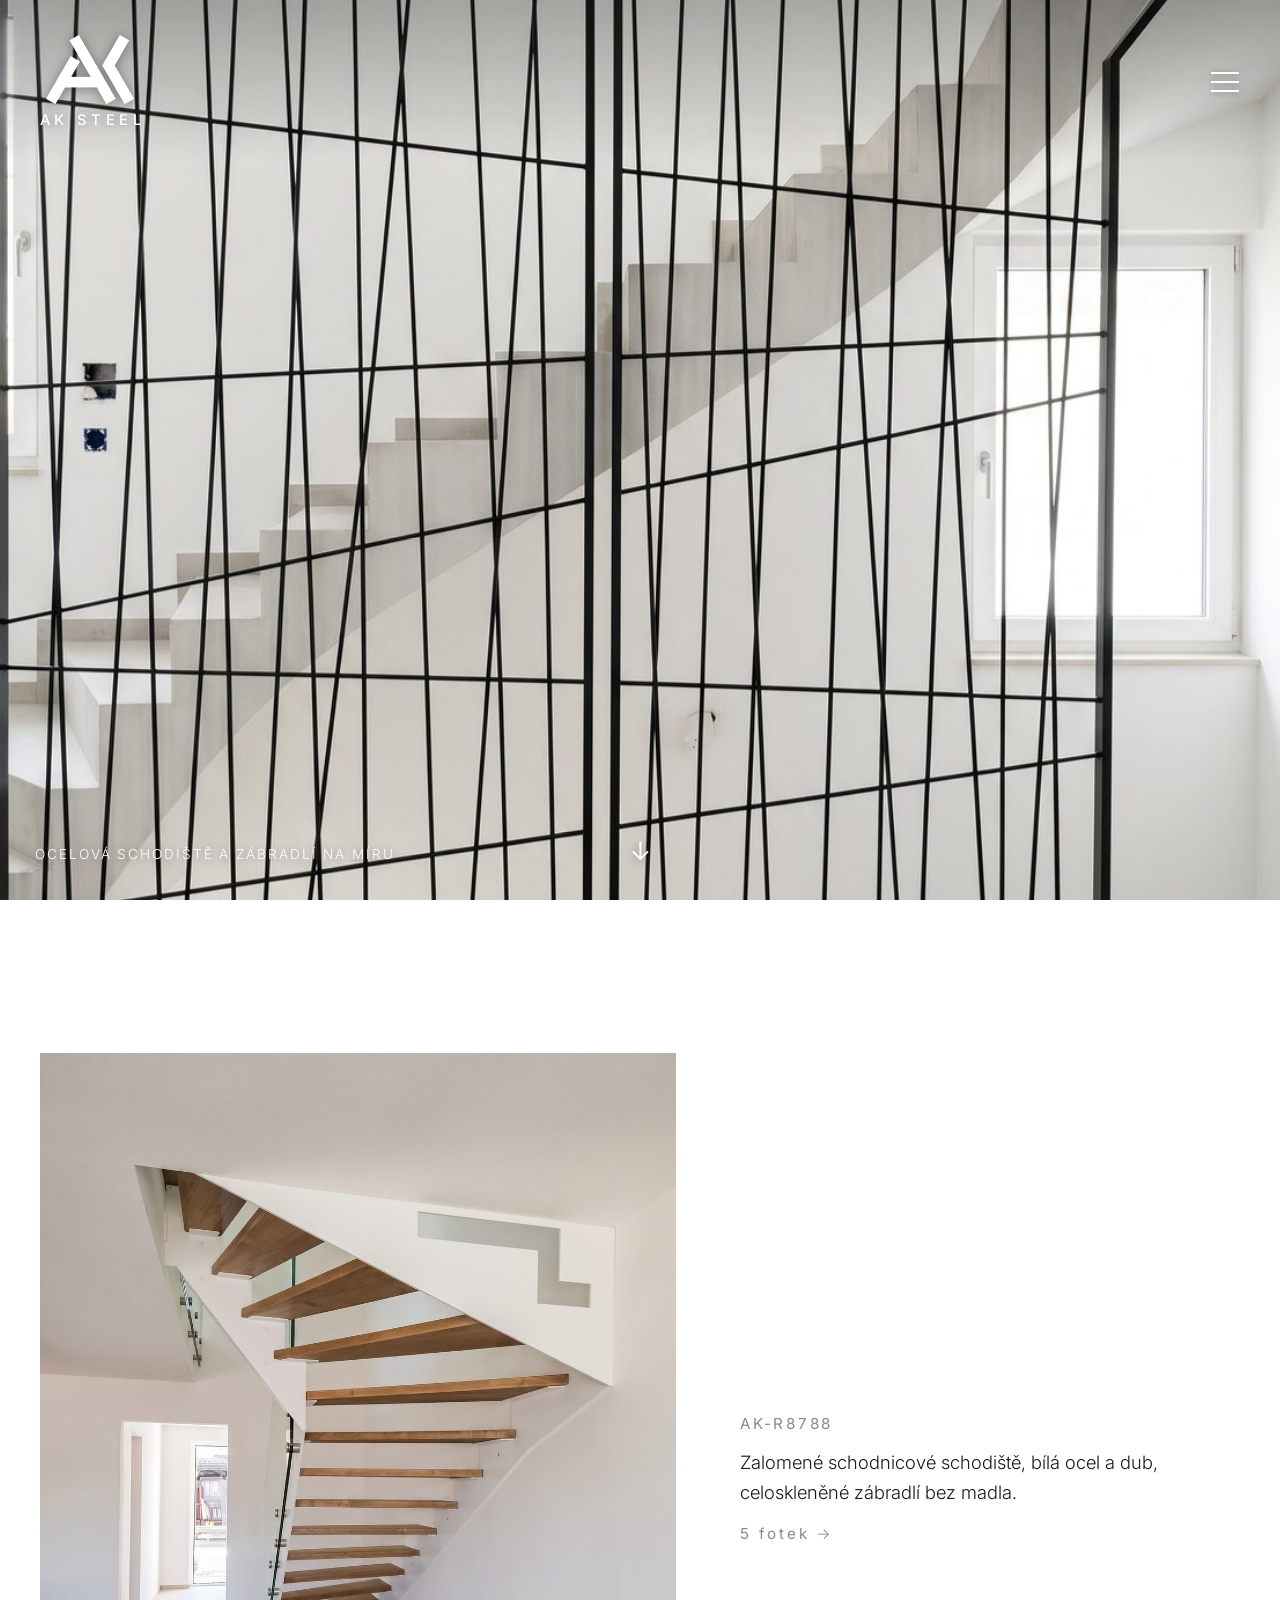
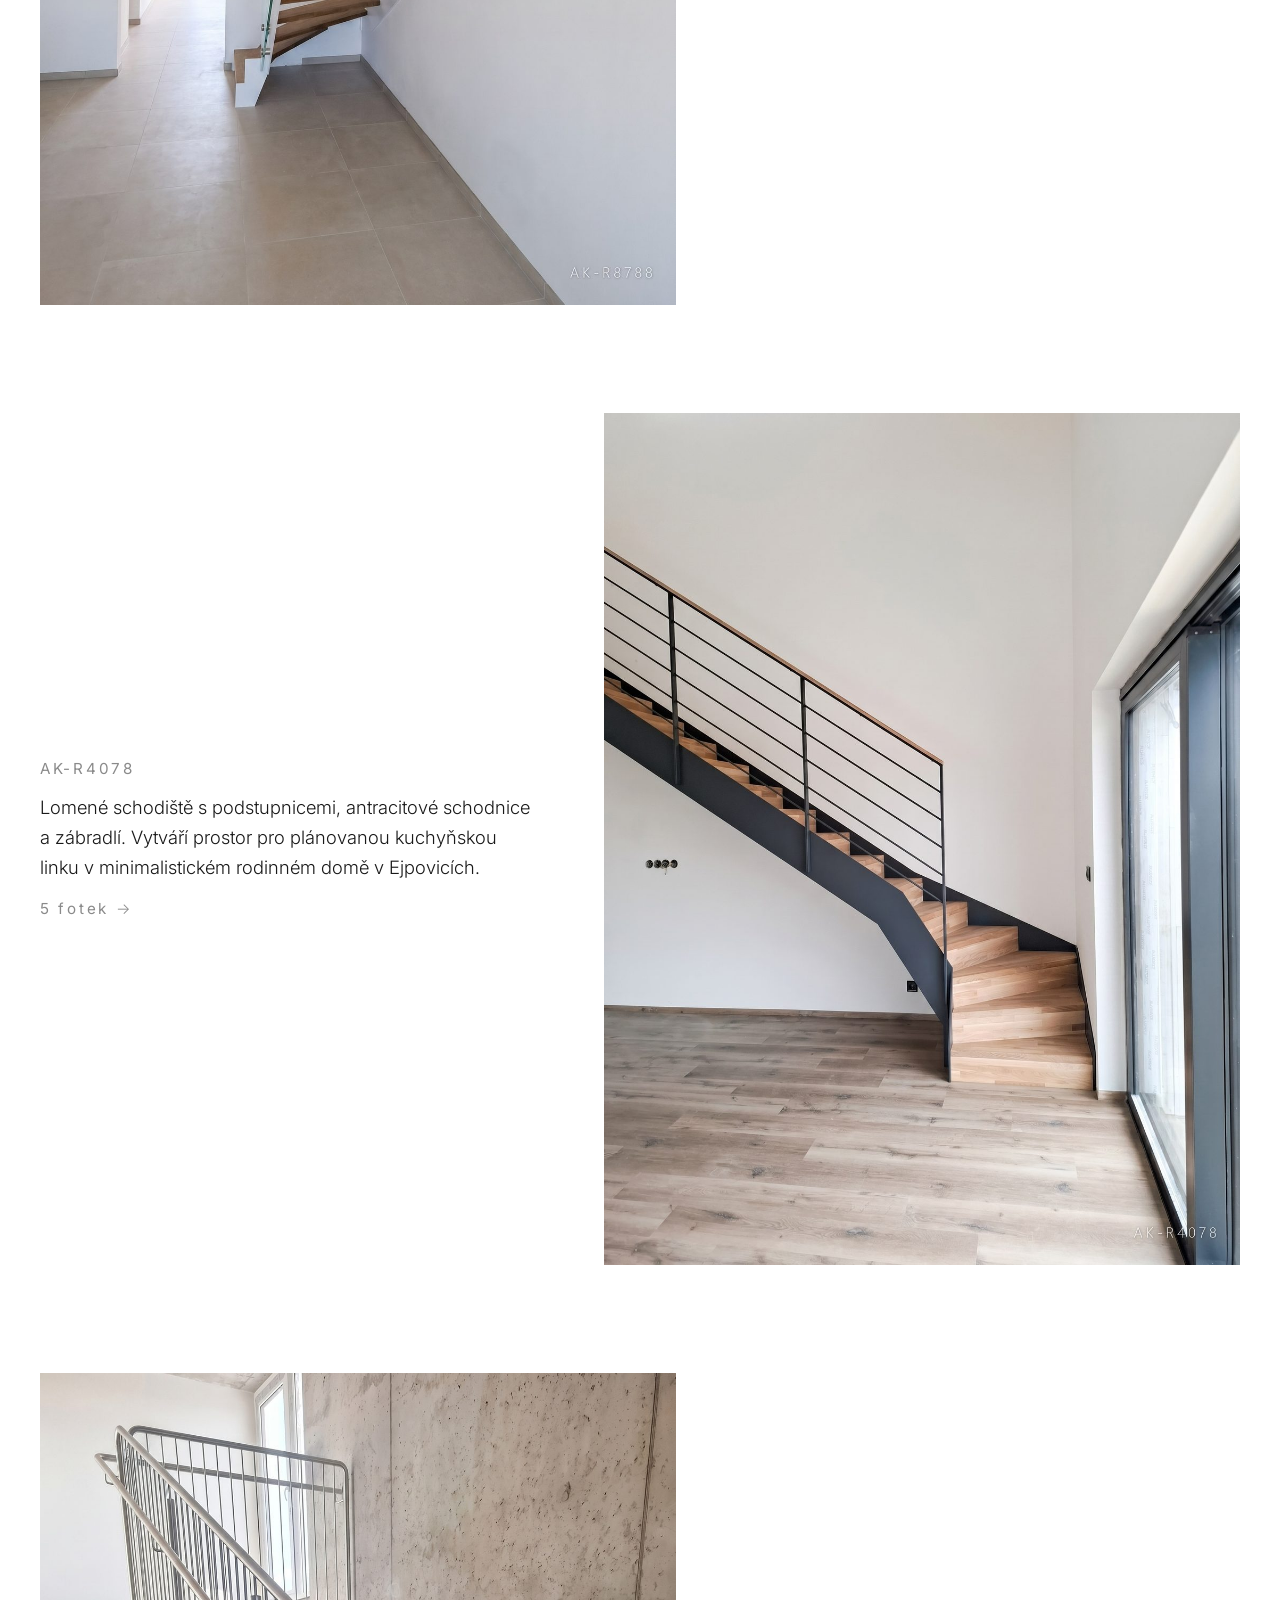
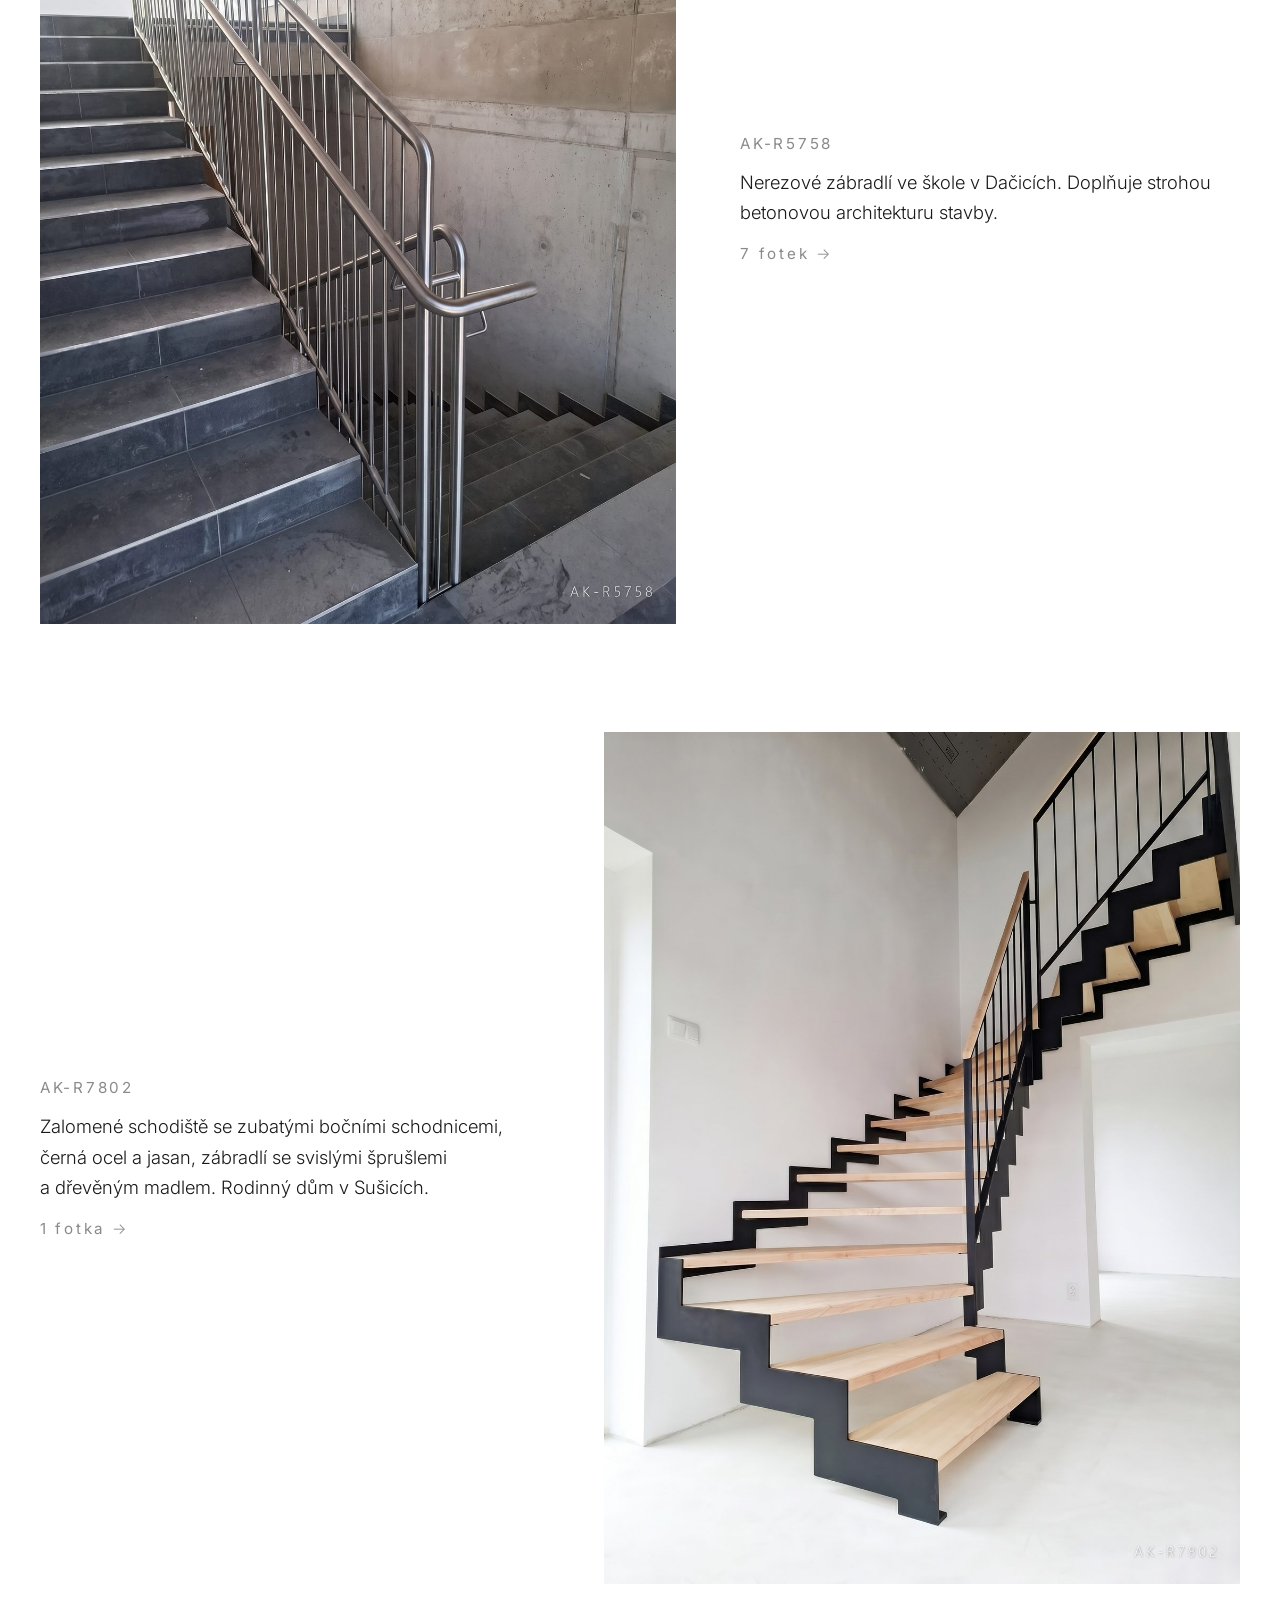
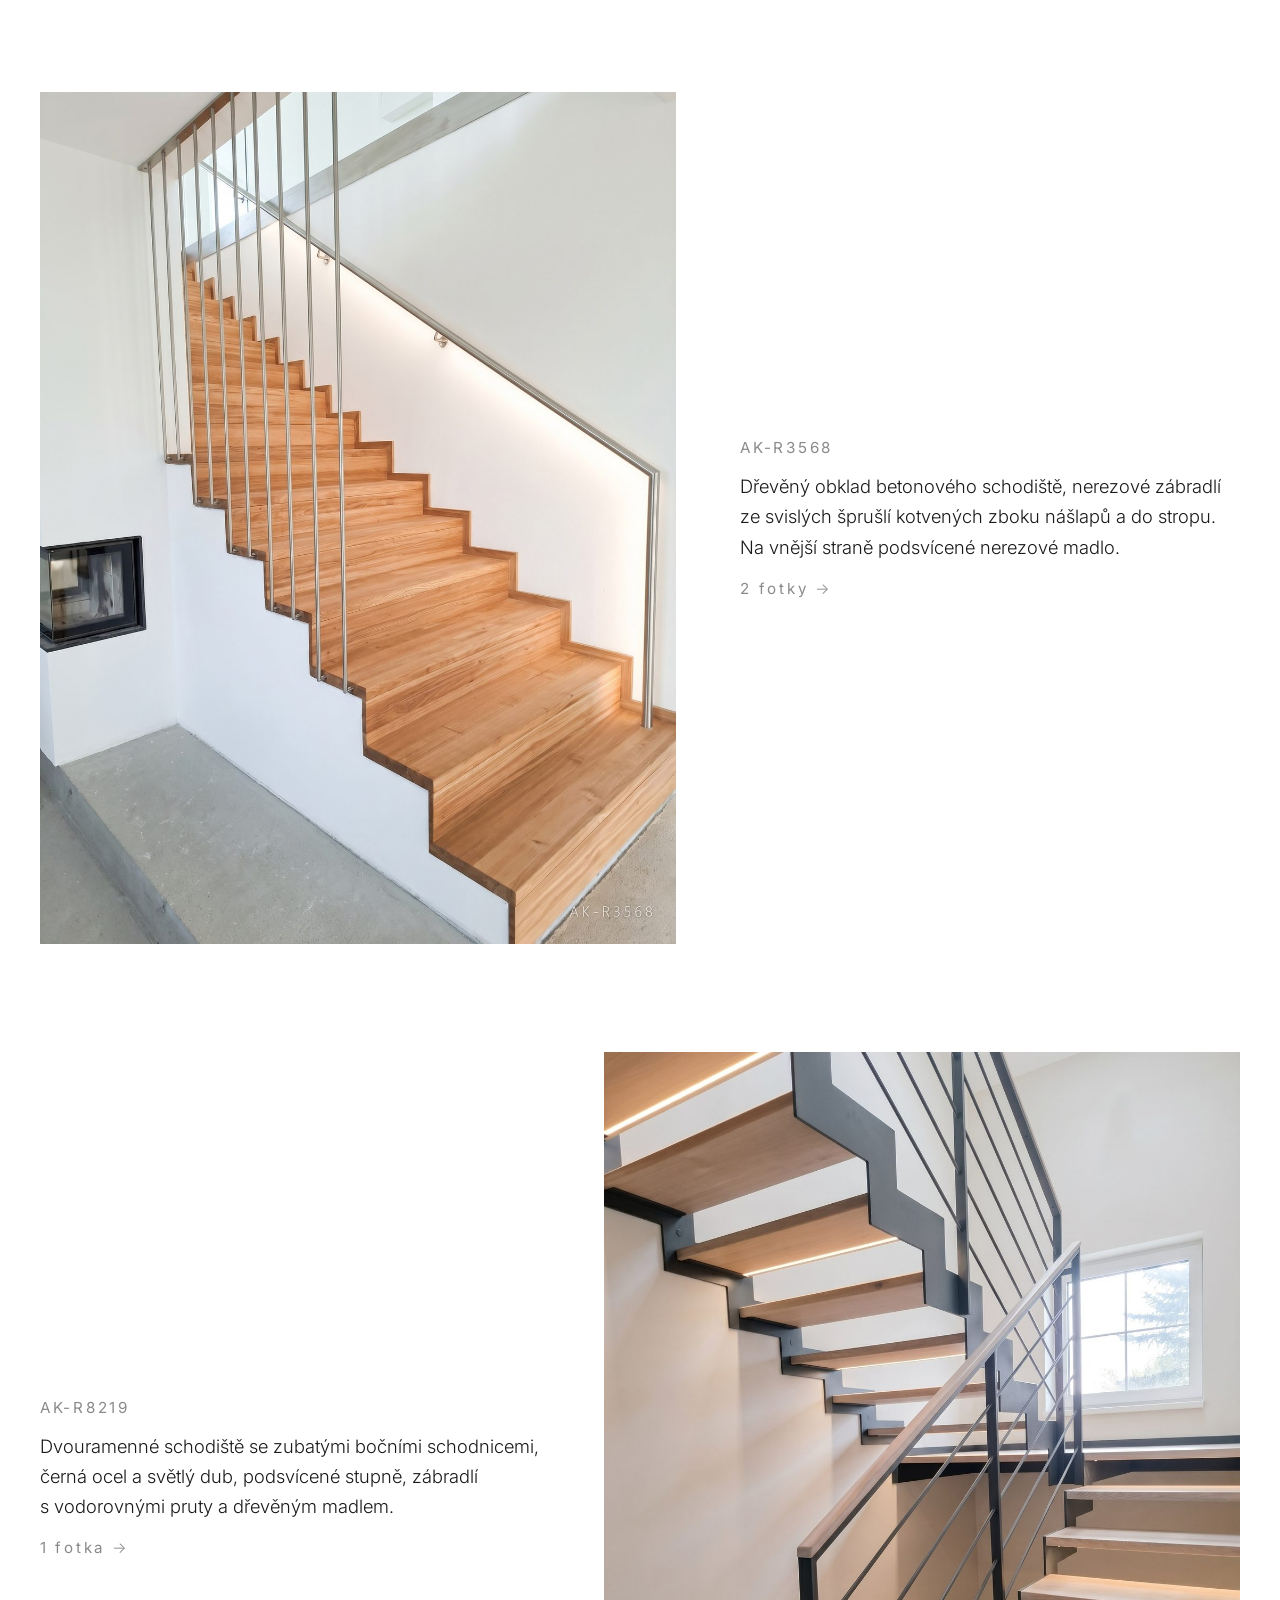
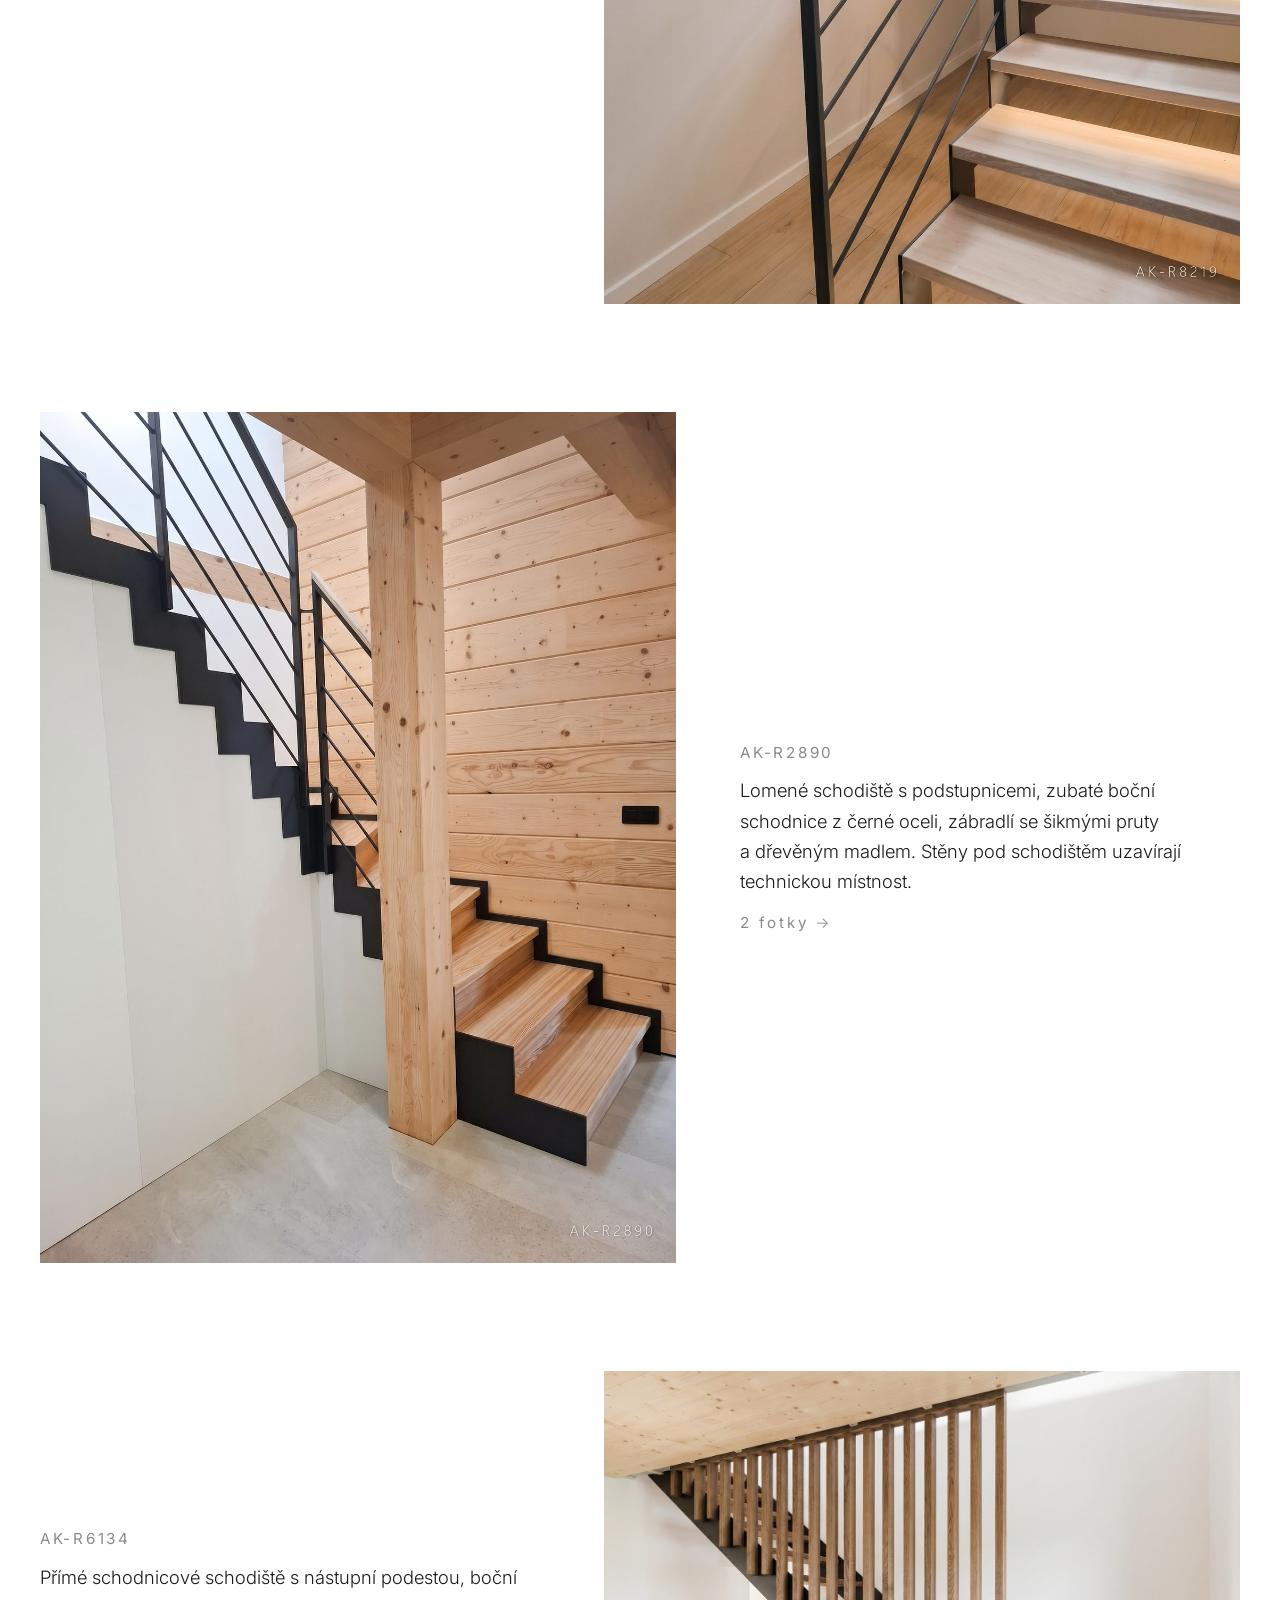
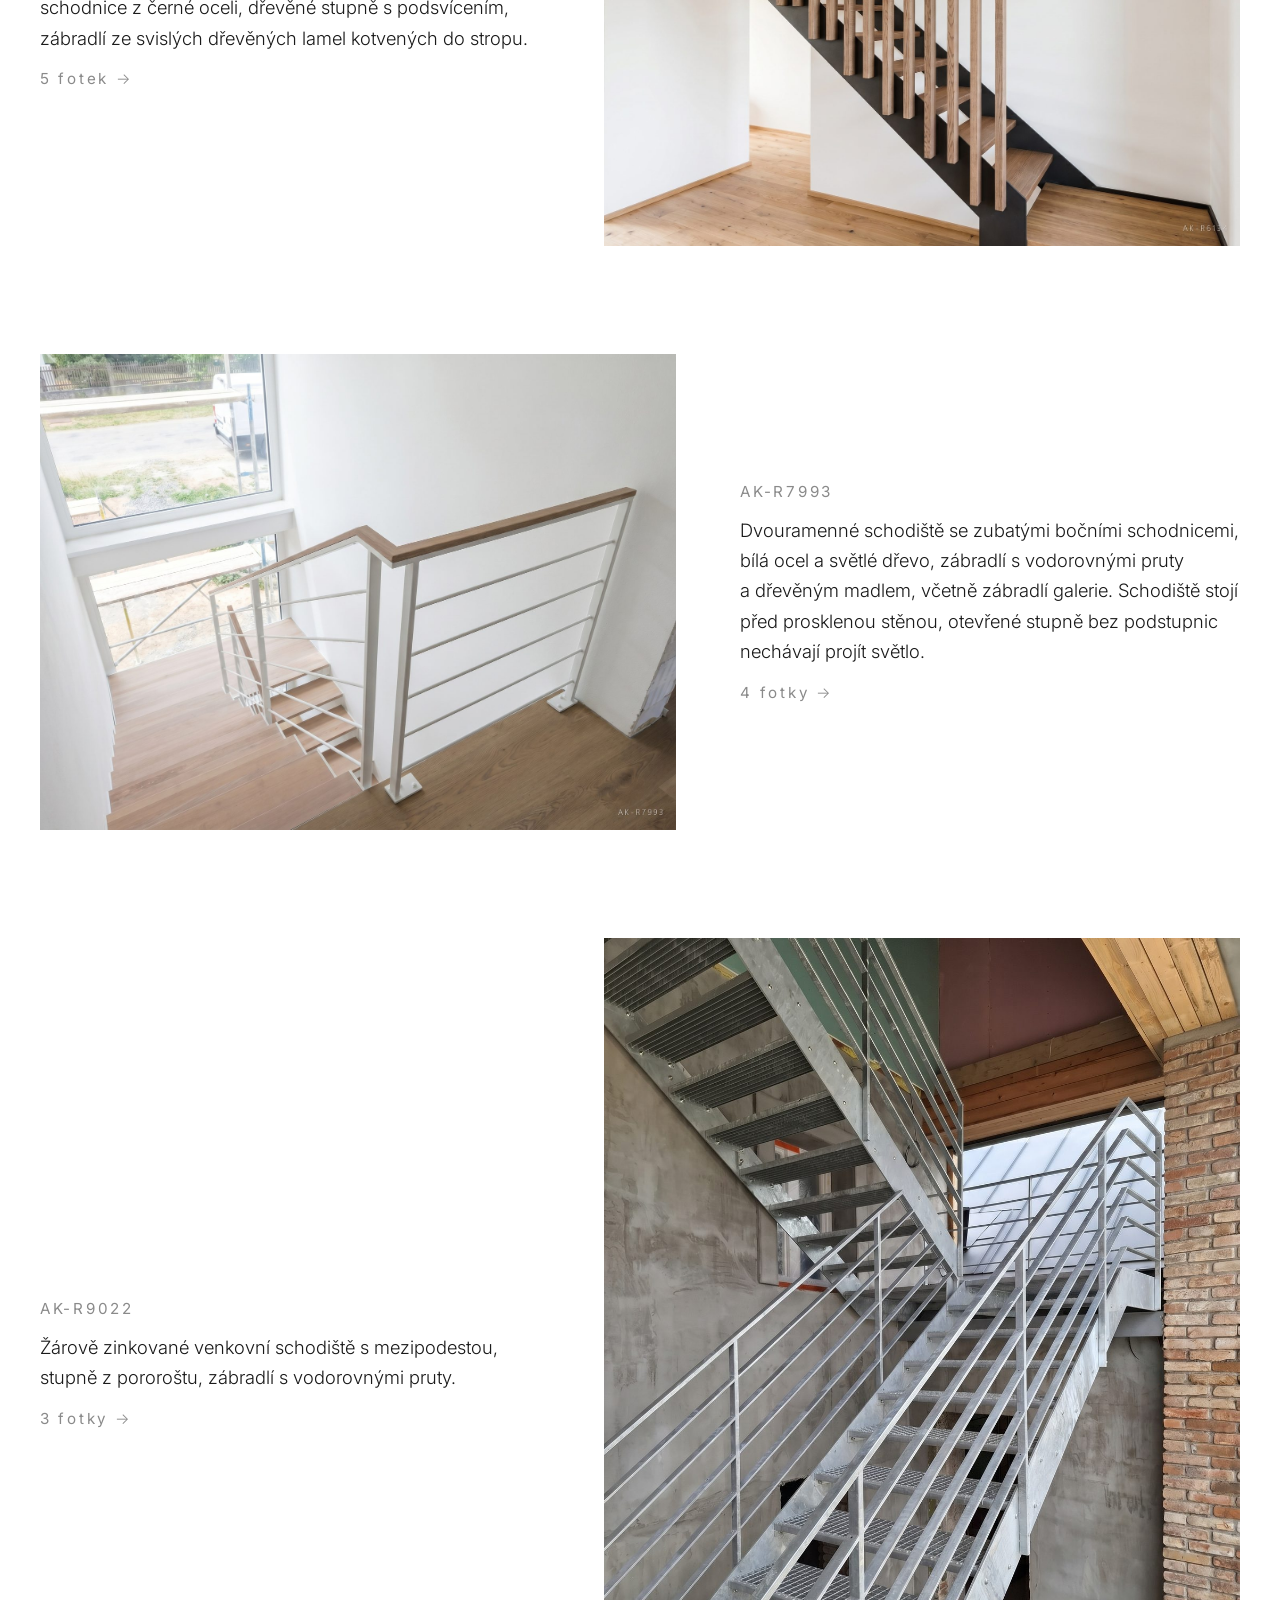
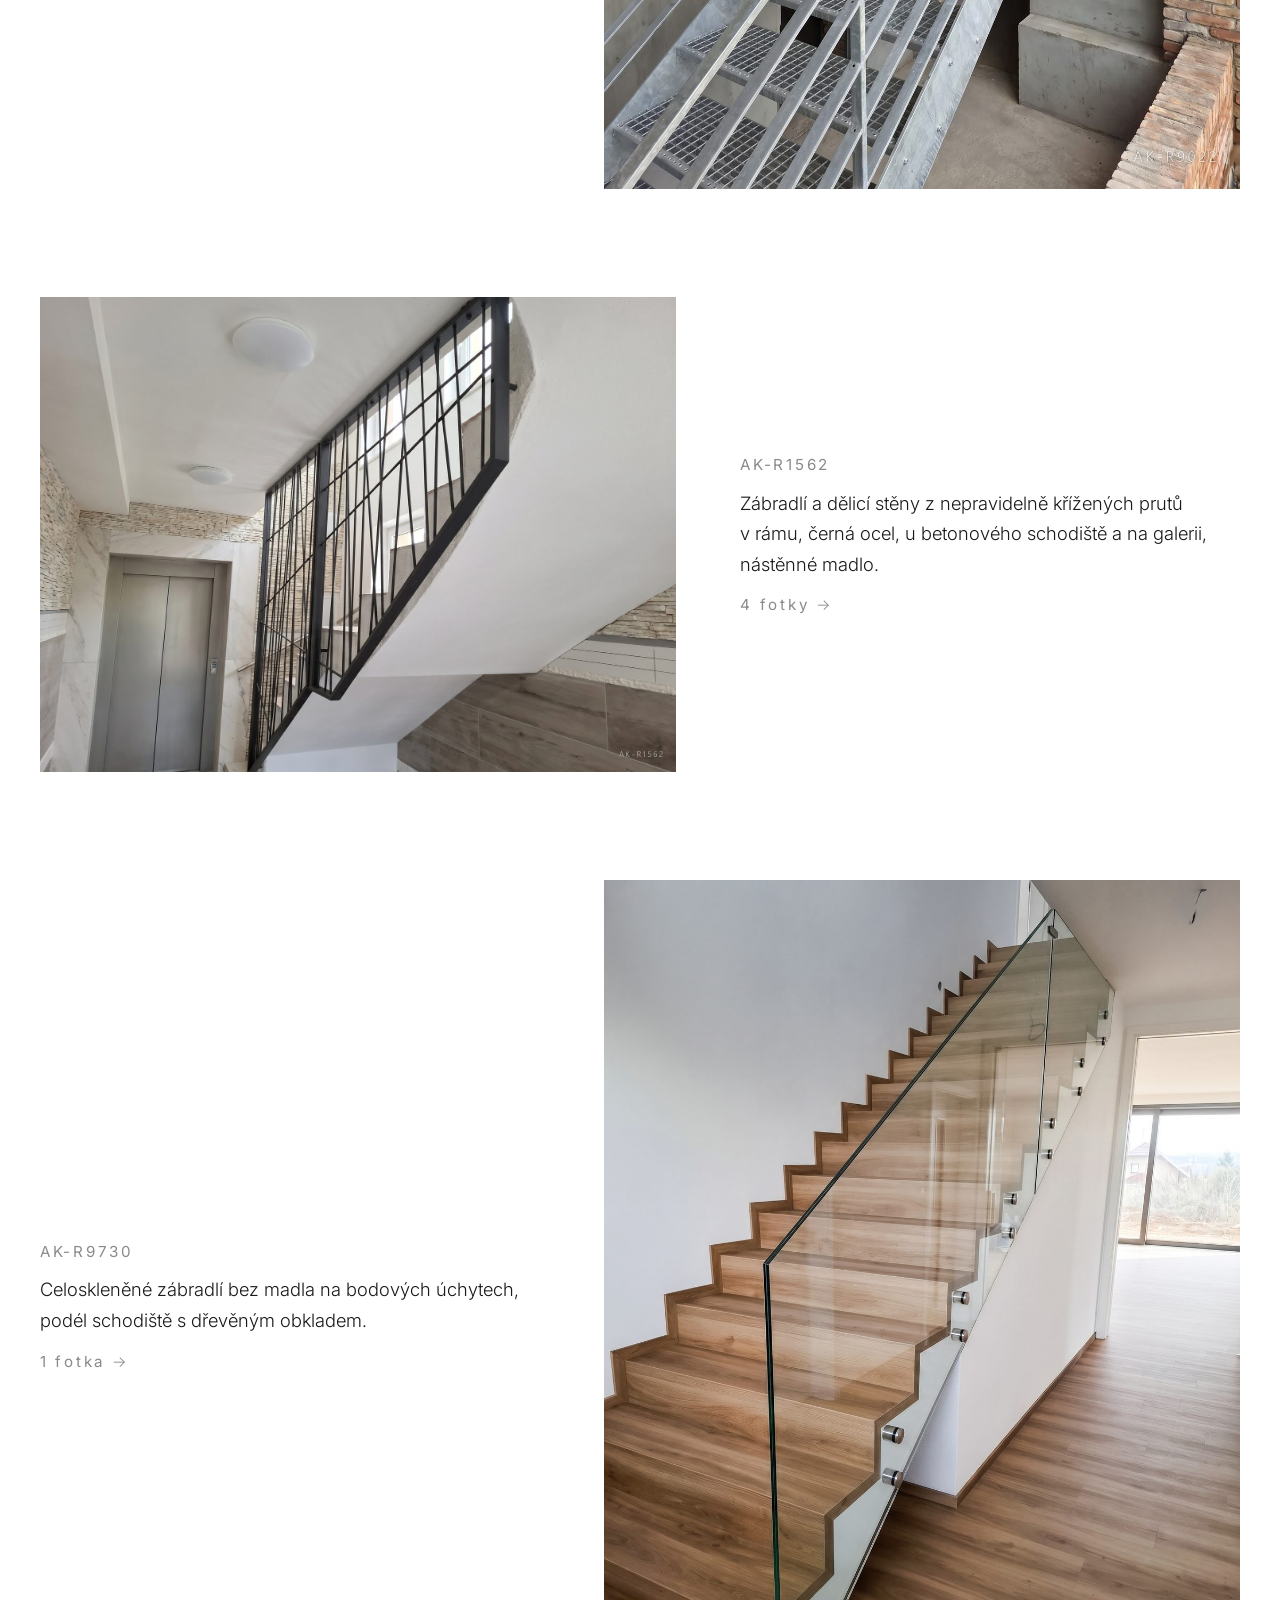
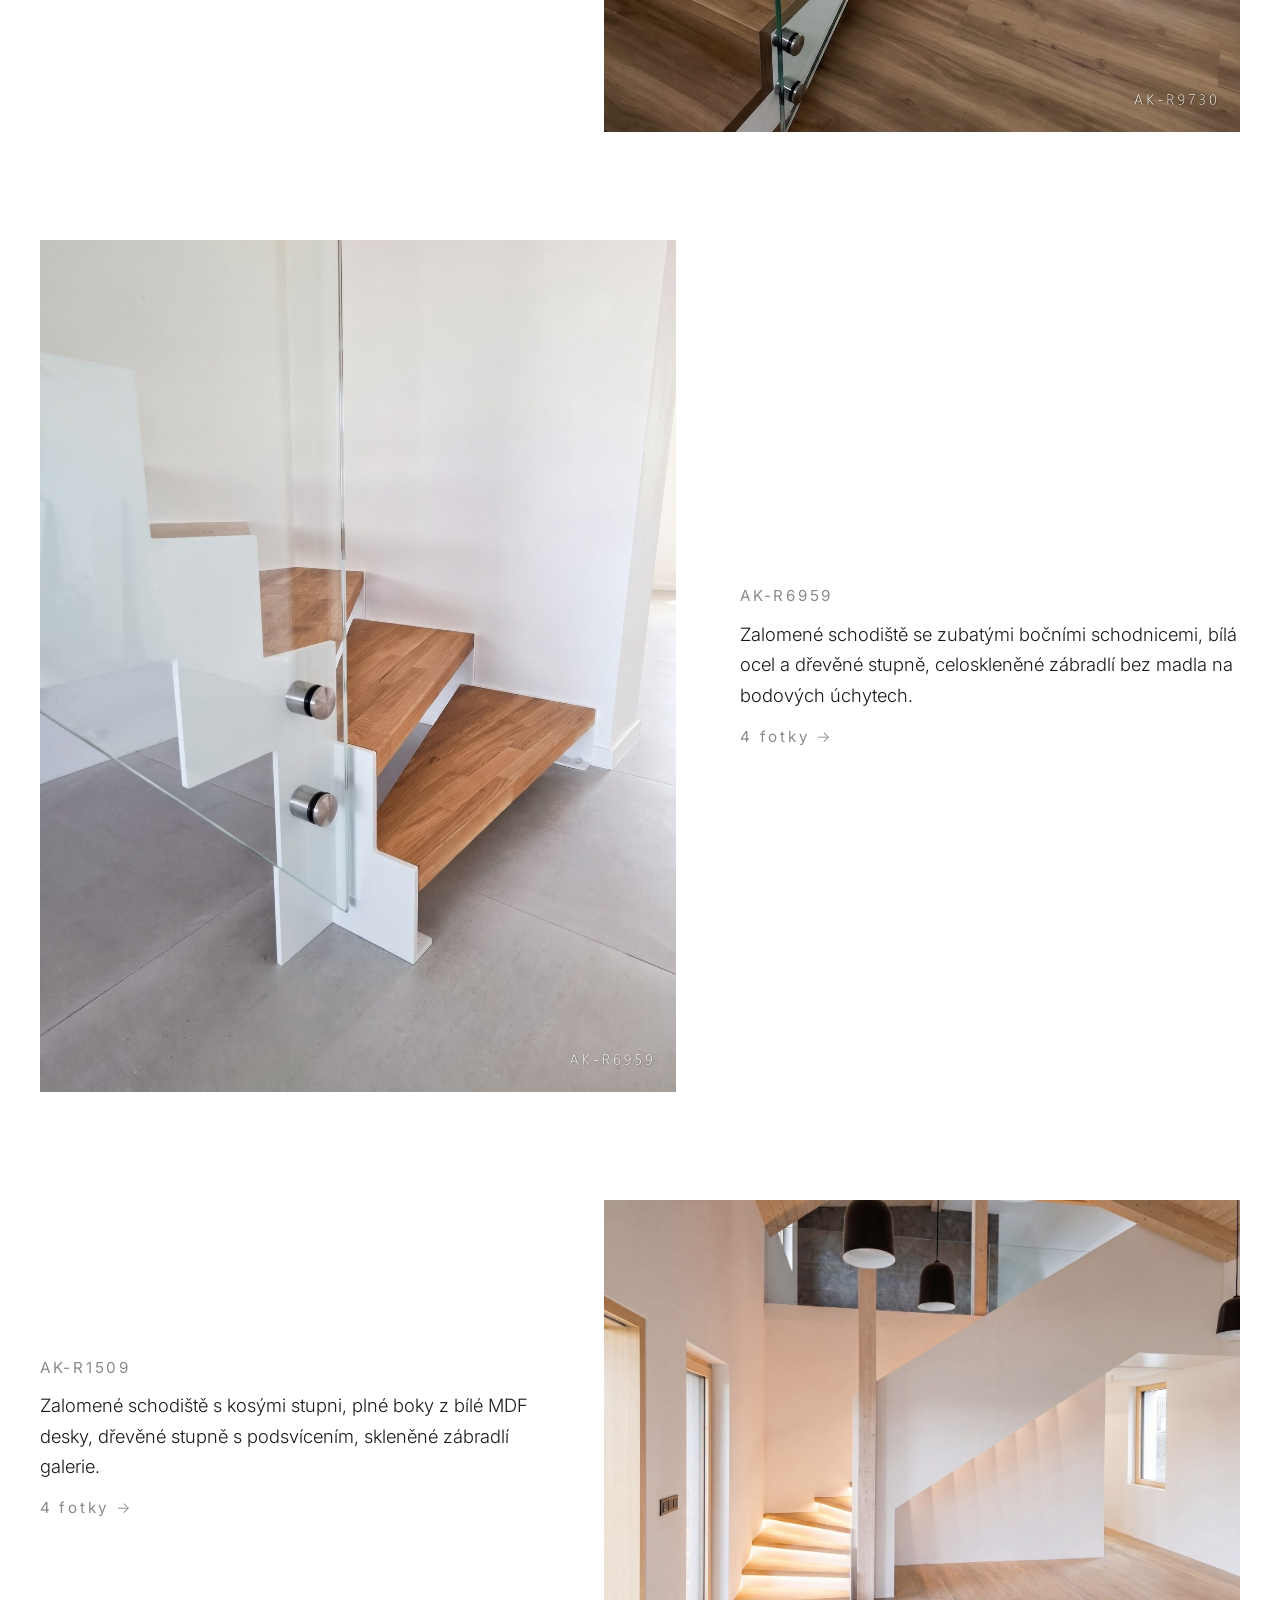
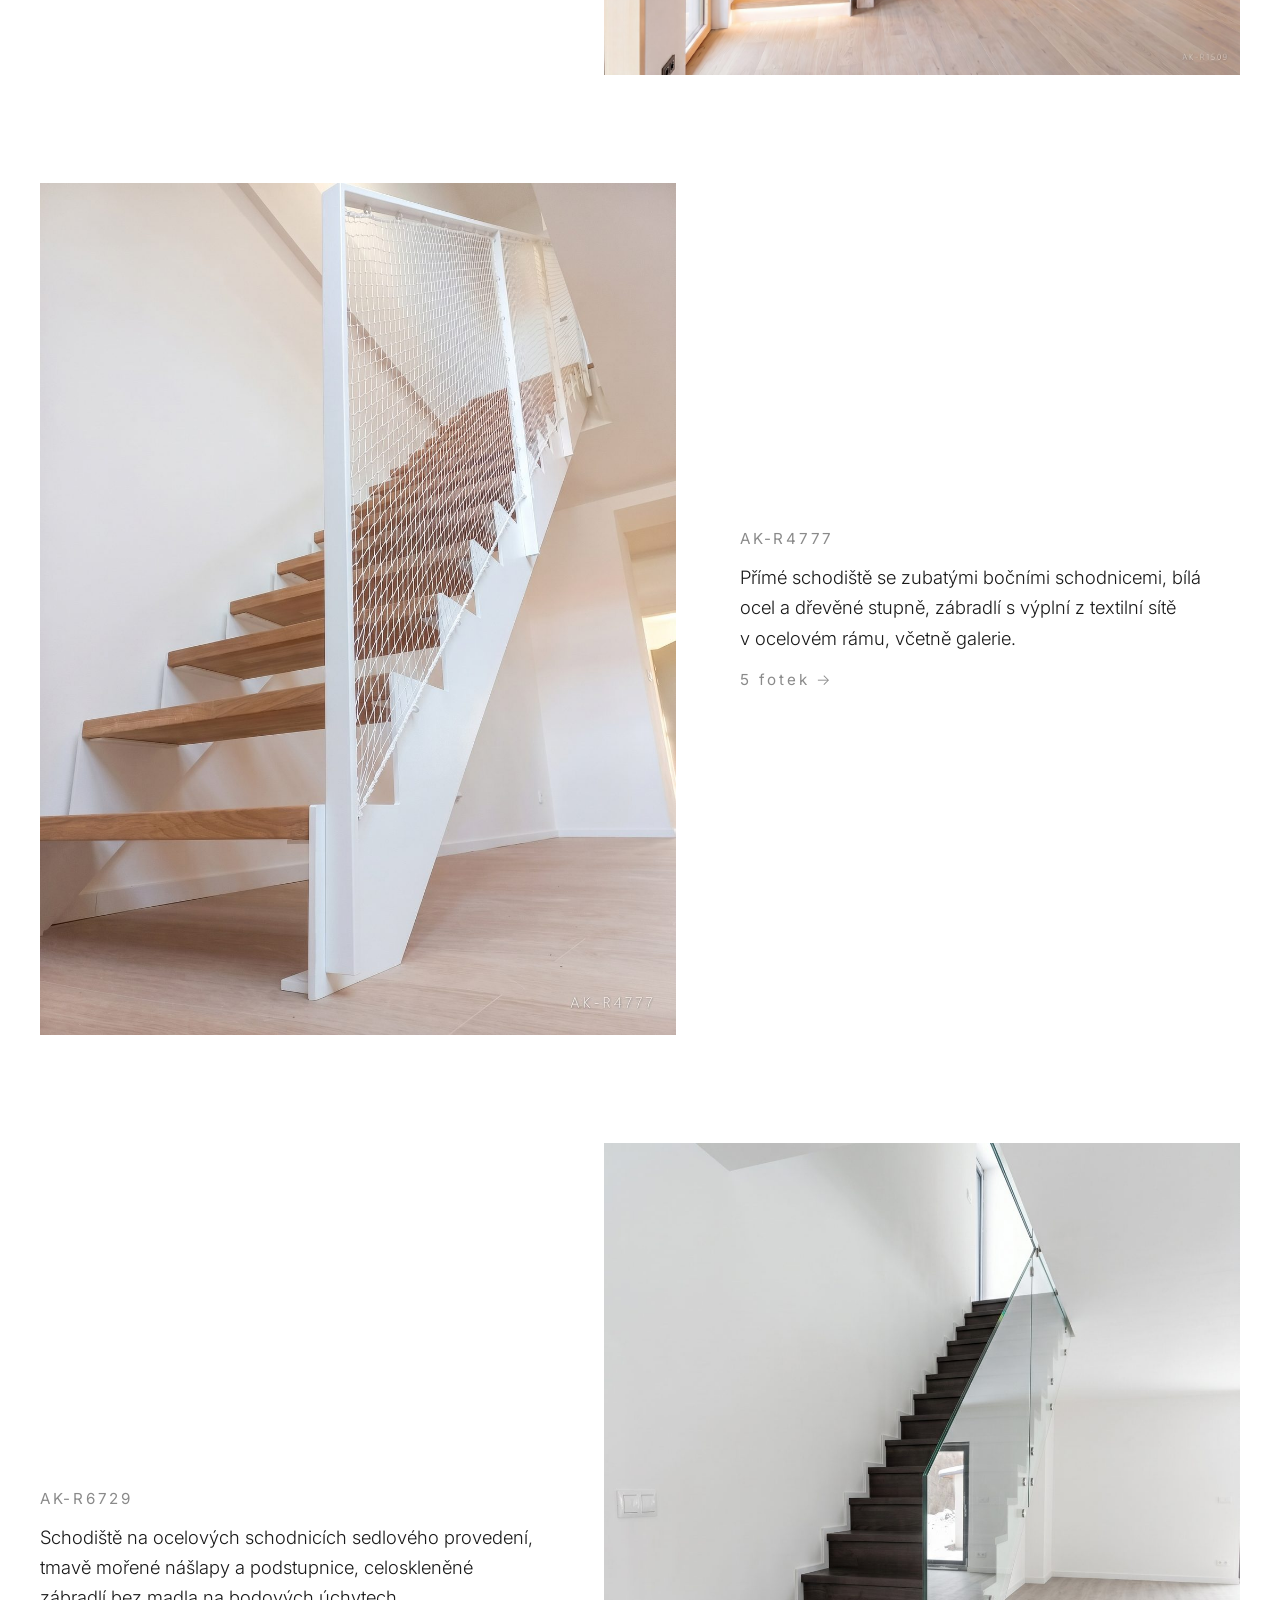
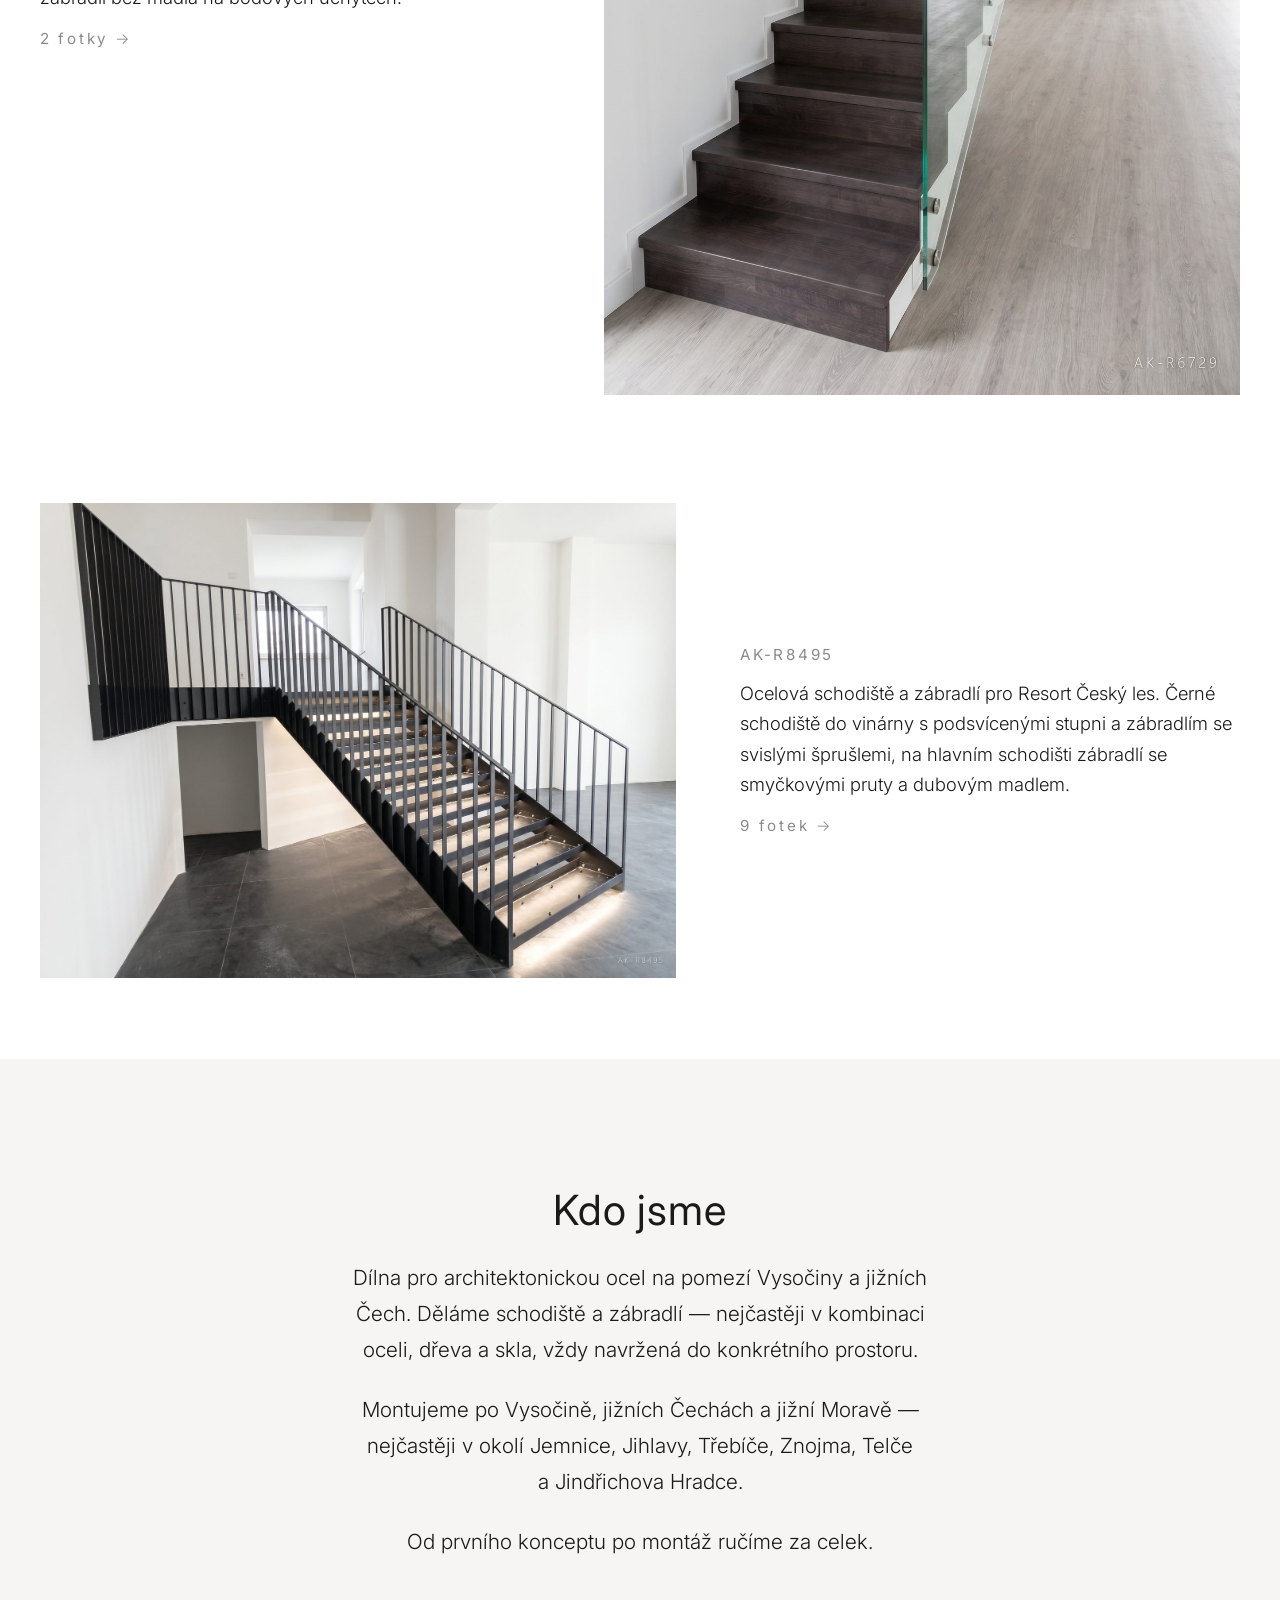
==== commit 154f5004: "SEO: popisky projektů ve sloupci s kódem, otevírací doba 8–16:30, šipka lightboxu Co-Authored-By: Cl" ====
--- a/index.html
+++ b/index.html
@@ -11,7 +11,7 @@
   <link rel="preconnect" href="https://fonts.googleapis.com">
   <link rel="preconnect" href="https://fonts.gstatic.com" crossorigin>
   <link href="https://fonts.googleapis.com/css2?family=Inter:wght@300;400;500&display=swap" rel="stylesheet">
-  <link rel="stylesheet" href="css/style.css?v=27">
+  <link rel="stylesheet" href="css/style.css?v=30">
   <script type="application/ld+json">
   {
     "@context": "https://schema.org",
@@ -46,8 +46,8 @@
       {
         "@type": "OpeningHoursSpecification",
         "dayOfWeek": ["Monday", "Tuesday", "Wednesday", "Thursday", "Friday"],
-        "opens": "07:00",
-        "closes": "15:30"
+        "opens": "08:00",
+        "closes": "16:30"
       }
     ],
     "sameAs": []
@@ -106,10 +106,10 @@
             <img src="images/web/AK-R8788_04.jpg" data-full="images/full/AK-R8788_04.jpg" width="1195" height="1600" alt="Zalomené schodnicové schodiště, bílá ocel a dub, celoskleněné zábradlí bez madla, foto 4/5" loading="lazy">
             <img src="images/web/AK-R8788_05.jpg" data-full="images/full/AK-R8788_05.jpg" width="1195" height="1600" alt="Zalomené schodnicové schodiště, bílá ocel a dub, celoskleněné zábradlí bez madla, foto 5/5" loading="lazy">
           </div>
-          <figcaption class="projekt__caption">Zalomené schodnicové schodiště, bílá ocel a dub, celoskleněné zábradlí bez madla.</figcaption>
         </figure>
         <div class="projekt__info">
           <div class="projekt__index">AK-R8788</div>
+          <p class="projekt__caption">Zalomené schodnicové schodiště, bílá ocel a dub, celoskleněné zábradlí bez madla.</p>
           <div class="projekt__meta">5 fotek</div>
         </div>
       </article>
@@ -122,10 +122,10 @@
             <img src="images/web/AK-R4078_04.jpg" data-full="images/full/AK-R4078_04.jpg" width="1195" height="1600" alt="Lomené schodiště s podstupnicemi, antracitové schodnice a zábradlí. Vytváří prostor pro plánovanou kuchyňskou linku v minimalistickém rodinném domě v Ejpovicích, foto 4/5" loading="lazy">
             <img src="images/web/AK-R4078_05.jpg" data-full="images/full/AK-R4078_05.jpg" width="1195" height="1600" alt="Lomené schodiště s podstupnicemi, antracitové schodnice a zábradlí. Vytváří prostor pro plánovanou kuchyňskou linku v minimalistickém rodinném domě v Ejpovicích, foto 5/5" loading="lazy">
           </div>
-          <figcaption class="projekt__caption">Lomené schodiště s podstupnicemi, antracitové schodnice a zábradlí. Vytváří prostor pro plánovanou kuchyňskou linku v minimalistickém rodinném domě v Ejpovicích.</figcaption>
         </figure>
         <div class="projekt__info">
           <div class="projekt__index">AK-R4078</div>
+          <p class="projekt__caption">Lomené schodiště s podstupnicemi, antracitové schodnice a zábradlí. Vytváří prostor pro plánovanou kuchyňskou linku v minimalistickém rodinném domě v Ejpovicích.</p>
           <div class="projekt__meta">5 fotek</div>
         </div>
       </article>
@@ -140,20 +140,20 @@
             <img src="images/web/AK-R5758_06.jpg" data-full="images/full/AK-R5758_06.jpg" width="1195" height="1600" alt="Nerezové zábradlí ve škole v Dačicích. Doplňuje strohou betonovou architekturu stavby, foto 6/7" loading="lazy">
             <img src="images/web/AK-R5758_07.jpg" data-full="images/full/AK-R5758_07.jpg" width="1195" height="1600" alt="Nerezové zábradlí ve škole v Dačicích. Doplňuje strohou betonovou architekturu stavby, foto 7/7" loading="lazy">
           </div>
-          <figcaption class="projekt__caption">Nerezové zábradlí ve škole v Dačicích. Doplňuje strohou betonovou architekturu stavby.</figcaption>
         </figure>
         <div class="projekt__info">
           <div class="projekt__index">AK-R5758</div>
+          <p class="projekt__caption">Nerezové zábradlí ve škole v Dačicích. Doplňuje strohou betonovou architekturu stavby.</p>
           <div class="projekt__meta">7 fotek</div>
         </div>
       </article>
       <article class="projekt">
         <figure class="projekt__media">
           <img src="images/web/AK-R7802_01.jpg" data-full="images/full/AK-R7802_01.jpg" width="1195" height="1600" alt="Zalomené schodiště se zubatými bočními schodnicemi, černá ocel a jasan, zábradlí se svislými šprušlemi a dřevěným madlem. Rodinný dům v Sušicích, foto 1/1" loading="lazy">
-          <figcaption class="projekt__caption">Zalomené schodiště se zubatými bočními schodnicemi, černá ocel a jasan, zábradlí se svislými šprušlemi a dřevěným madlem. Rodinný dům v Sušicích.</figcaption>
         </figure>
         <div class="projekt__info">
           <div class="projekt__index">AK-R7802</div>
+          <p class="projekt__caption">Zalomené schodiště se zubatými bočními schodnicemi, černá ocel a jasan, zábradlí se svislými šprušlemi a dřevěným madlem. Rodinný dům v Sušicích.</p>
           <div class="projekt__meta">1 fotka</div>
         </div>
       </article>
@@ -163,20 +163,20 @@
           <div class="projekt__rest" hidden>
             <img src="images/web/AK-R3568_02.jpg" data-full="images/full/AK-R3568_02.jpg" width="1600" height="1195" alt="Dřevěný obklad betonového schodiště, nerezové zábradlí ze svislých šprušlí kotvených zboku nášlapů a do stropu. Na vnější straně podsvícené nerezové madlo, foto 2/2" loading="lazy">
           </div>
-          <figcaption class="projekt__caption">Dřevěný obklad betonového schodiště, nerezové zábradlí ze svislých šprušlí kotvených zboku nášlapů a do stropu. Na vnější straně podsvícené nerezové madlo.</figcaption>
         </figure>
         <div class="projekt__info">
           <div class="projekt__index">AK-R3568</div>
+          <p class="projekt__caption">Dřevěný obklad betonového schodiště, nerezové zábradlí ze svislých šprušlí kotvených zboku nášlapů a do stropu. Na vnější straně podsvícené nerezové madlo.</p>
           <div class="projekt__meta">2 fotky</div>
         </div>
       </article>
       <article class="projekt">
         <figure class="projekt__media">
           <img src="images/web/AK-R8219_01.jpg" data-full="images/full/AK-R8219_01.jpg" width="1195" height="1600" alt="Dvouramenné schodiště se zubatými bočními schodnicemi, černá ocel a světlý dub, podsvícené stupně, zábradlí s vodorovnými pruty a dřevěným madlem, foto 1/1" loading="lazy">
-          <figcaption class="projekt__caption">Dvouramenné schodiště se zubatými bočními schodnicemi, černá ocel a světlý dub, podsvícené stupně, zábradlí s vodorovnými pruty a dřevěným madlem.</figcaption>
         </figure>
         <div class="projekt__info">
           <div class="projekt__index">AK-R8219</div>
+          <p class="projekt__caption">Dvouramenné schodiště se zubatými bočními schodnicemi, černá ocel a světlý dub, podsvícené stupně, zábradlí s vodorovnými pruty a dřevěným madlem.</p>
           <div class="projekt__meta">1 fotka</div>
         </div>
       </article>
@@ -186,10 +186,10 @@
           <div class="projekt__rest" hidden>
             <img src="images/web/AK-R2890_02.jpg" data-full="images/full/AK-R2890_02.jpg" width="1195" height="1600" alt="Lomené schodiště s podstupnicemi, zubaté boční schodnice z černé oceli, zábradlí se šikmými pruty a dřevěným madlem. Stěny pod schodištěm uzavírají technickou místnost, foto 2/2" loading="lazy">
           </div>
-          <figcaption class="projekt__caption">Lomené schodiště s podstupnicemi, zubaté boční schodnice z černé oceli, zábradlí se šikmými pruty a dřevěným madlem. Stěny pod schodištěm uzavírají technickou místnost.</figcaption>
         </figure>
         <div class="projekt__info">
           <div class="projekt__index">AK-R2890</div>
+          <p class="projekt__caption">Lomené schodiště s podstupnicemi, zubaté boční schodnice z černé oceli, zábradlí se šikmými pruty a dřevěným madlem. Stěny pod schodištěm uzavírají technickou místnost.</p>
           <div class="projekt__meta">2 fotky</div>
         </div>
       </article>
@@ -202,10 +202,10 @@
             <img src="images/web/AK-R6134_04.jpg" data-full="images/full/AK-R6134_04.jpg" width="1600" height="1195" alt="Přímé schodnicové schodiště s nástupní podestou, boční schodnice z černé oceli, dřevěné stupně s podsvícením, zábradlí ze svislých dřevěných lamel kotvených do stropu, foto 4/5" loading="lazy">
             <img src="images/web/AK-R6134_05.jpg" data-full="images/full/AK-R6134_05.jpg" width="1195" height="1600" alt="Přímé schodnicové schodiště s nástupní podestou, boční schodnice z černé oceli, dřevěné stupně s podsvícením, zábradlí ze svislých dřevěných lamel kotvených do stropu, foto 5/5" loading="lazy">
           </div>
-          <figcaption class="projekt__caption">Přímé schodnicové schodiště s nástupní podestou, boční schodnice z černé oceli, dřevěné stupně s podsvícením, zábradlí ze svislých dřevěných lamel kotvených do stropu.</figcaption>
         </figure>
         <div class="projekt__info">
           <div class="projekt__index">AK-R6134</div>
+          <p class="projekt__caption">Přímé schodnicové schodiště s nástupní podestou, boční schodnice z černé oceli, dřevěné stupně s podsvícením, zábradlí ze svislých dřevěných lamel kotvených do stropu.</p>
           <div class="projekt__meta">5 fotek</div>
         </div>
       </article>
@@ -217,10 +217,10 @@
             <img src="images/web/AK-R7993_03.jpg" data-full="images/full/AK-R7993_03.jpg" width="1195" height="1600" alt="Dvouramenné schodiště se zubatými bočními schodnicemi, bílá ocel a světlé dřevo, zábradlí s vodorovnými pruty a dřevěným madlem, včetně zábradlí galerie. Schodiště stojí před prosklenou stěnou, otevřené stupně bez podstupnic nechávají projít světlo, foto 3/4" loading="lazy">
             <img src="images/web/AK-R7993_04.jpg" data-full="images/full/AK-R7993_04.jpg" width="1195" height="1600" alt="Dvouramenné schodiště se zubatými bočními schodnicemi, bílá ocel a světlé dřevo, zábradlí s vodorovnými pruty a dřevěným madlem, včetně zábradlí galerie. Schodiště stojí před prosklenou stěnou, otevřené stupně bez podstupnic nechávají projít světlo, foto 4/4" loading="lazy">
           </div>
-          <figcaption class="projekt__caption">Dvouramenné schodiště se zubatými bočními schodnicemi, bílá ocel a světlé dřevo, zábradlí s vodorovnými pruty a dřevěným madlem, včetně zábradlí galerie. Schodiště stojí před prosklenou stěnou, otevřené stupně bez podstupnic nechávají projít světlo.</figcaption>
         </figure>
         <div class="projekt__info">
           <div class="projekt__index">AK-R7993</div>
+          <p class="projekt__caption">Dvouramenné schodiště se zubatými bočními schodnicemi, bílá ocel a světlé dřevo, zábradlí s vodorovnými pruty a dřevěným madlem, včetně zábradlí galerie. Schodiště stojí před prosklenou stěnou, otevřené stupně bez podstupnic nechávají projít světlo.</p>
           <div class="projekt__meta">4 fotky</div>
         </div>
       </article>
@@ -231,10 +231,10 @@
             <img src="images/web/AK-R9022_02.jpg" data-full="images/full/AK-R9022_02.jpg" width="1600" height="1195" alt="Žárově zinkované venkovní schodiště s mezipodestou, stupně z pororoštu, zábradlí s vodorovnými pruty, foto 2/3" loading="lazy">
             <img src="images/web/AK-R9022_03.jpg" data-full="images/full/AK-R9022_03.jpg" width="1195" height="1600" alt="Žárově zinkované venkovní schodiště s mezipodestou, stupně z pororoštu, zábradlí s vodorovnými pruty, foto 3/3" loading="lazy">
           </div>
-          <figcaption class="projekt__caption">Žárově zinkované venkovní schodiště s mezipodestou, stupně z pororoštu, zábradlí s vodorovnými pruty.</figcaption>
         </figure>
         <div class="projekt__info">
           <div class="projekt__index">AK-R9022</div>
+          <p class="projekt__caption">Žárově zinkované venkovní schodiště s mezipodestou, stupně z pororoštu, zábradlí s vodorovnými pruty.</p>
           <div class="projekt__meta">3 fotky</div>
         </div>
       </article>
@@ -246,20 +246,20 @@
             <img src="images/web/AK-R1562_03.jpg" data-full="images/full/AK-R1562_03.jpg" width="1195" height="1600" alt="Zábradlí a dělicí stěny z nepravidelně křížených prutů v rámu, černá ocel, u betonového schodiště a na galerii, nástěnné madlo, foto 3/4" loading="lazy">
             <img src="images/web/AK-R1562_04.jpg" data-full="images/full/AK-R1562_04.jpg" width="1600" height="1195" alt="Zábradlí a dělicí stěny z nepravidelně křížených prutů v rámu, černá ocel, u betonového schodiště a na galerii, nástěnné madlo, foto 4/4" loading="lazy">
           </div>
-          <figcaption class="projekt__caption">Zábradlí a dělicí stěny z nepravidelně křížených prutů v rámu, černá ocel, u betonového schodiště a na galerii, nástěnné madlo.</figcaption>
         </figure>
         <div class="projekt__info">
           <div class="projekt__index">AK-R1562</div>
+          <p class="projekt__caption">Zábradlí a dělicí stěny z nepravidelně křížených prutů v rámu, černá ocel, u betonového schodiště a na galerii, nástěnné madlo.</p>
           <div class="projekt__meta">4 fotky</div>
         </div>
       </article>
       <article class="projekt">
         <figure class="projekt__media">
           <img src="images/web/AK-R9730_01.jpg" data-full="images/full/AK-R9730_01.jpg" width="1195" height="1600" alt="Celoskleněné zábradlí bez madla na bodových úchytech, podél schodiště s dřevěným obkladem, foto 1/1" loading="lazy">
-          <figcaption class="projekt__caption">Celoskleněné zábradlí bez madla na bodových úchytech, podél schodiště s dřevěným obkladem.</figcaption>
         </figure>
         <div class="projekt__info">
           <div class="projekt__index">AK-R9730</div>
+          <p class="projekt__caption">Celoskleněné zábradlí bez madla na bodových úchytech, podél schodiště s dřevěným obkladem.</p>
           <div class="projekt__meta">1 fotka</div>
         </div>
       </article>
@@ -271,10 +271,10 @@
             <img src="images/web/AK-R6959_03.jpg" data-full="images/full/AK-R6959_03.jpg" width="1600" height="1195" alt="Zalomené schodiště se zubatými bočními schodnicemi, bílá ocel a dřevěné stupně, celoskleněné zábradlí bez madla na bodových úchytech, foto 3/4" loading="lazy">
             <img src="images/web/AK-R6959_04.jpg" data-full="images/full/AK-R6959_04.jpg" width="1600" height="1195" alt="Zalomené schodiště se zubatými bočními schodnicemi, bílá ocel a dřevěné stupně, celoskleněné zábradlí bez madla na bodových úchytech, foto 4/4" loading="lazy">
           </div>
-          <figcaption class="projekt__caption">Zalomené schodiště se zubatými bočními schodnicemi, bílá ocel a dřevěné stupně, celoskleněné zábradlí bez madla na bodových úchytech.</figcaption>
         </figure>
         <div class="projekt__info">
           <div class="projekt__index">AK-R6959</div>
+          <p class="projekt__caption">Zalomené schodiště se zubatými bočními schodnicemi, bílá ocel a dřevěné stupně, celoskleněné zábradlí bez madla na bodových úchytech.</p>
           <div class="projekt__meta">4 fotky</div>
         </div>
       </article>
@@ -286,10 +286,10 @@
             <img src="images/web/AK-R1509_03.jpg" data-full="images/full/AK-R1509_03.jpg" width="1195" height="1600" alt="Zalomené schodiště s kosými stupni, plné boky z bílé MDF desky, dřevěné stupně s podsvícením, skleněné zábradlí galerie, foto 3/4" loading="lazy">
             <img src="images/web/AK-R1509_04.jpg" data-full="images/full/AK-R1509_04.jpg" width="1195" height="1600" alt="Zalomené schodiště s kosými stupni, plné boky z bílé MDF desky, dřevěné stupně s podsvícením, skleněné zábradlí galerie, foto 4/4" loading="lazy">
           </div>
-          <figcaption class="projekt__caption">Zalomené schodiště s kosými stupni, plné boky z bílé MDF desky, dřevěné stupně s podsvícením, skleněné zábradlí galerie.</figcaption>
         </figure>
         <div class="projekt__info">
           <div class="projekt__index">AK-R1509</div>
+          <p class="projekt__caption">Zalomené schodiště s kosými stupni, plné boky z bílé MDF desky, dřevěné stupně s podsvícením, skleněné zábradlí galerie.</p>
           <div class="projekt__meta">4 fotky</div>
         </div>
       </article>
@@ -302,10 +302,10 @@
             <img src="images/web/AK-R4777_05.jpg" data-full="images/full/AK-R4777_05.jpg" width="1195" height="1600" alt="Přímé schodiště se zubatými bočními schodnicemi, bílá ocel a dřevěné stupně, zábradlí s výplní z textilní sítě v ocelovém rámu, včetně galerie, foto 4/5" loading="lazy">
             <img src="images/web/AK-R4777_06.jpg" data-full="images/full/AK-R4777_06.jpg" width="1195" height="1600" alt="Přímé schodiště se zubatými bočními schodnicemi, bílá ocel a dřevěné stupně, zábradlí s výplní z textilní sítě v ocelovém rámu, včetně galerie, foto 5/5" loading="lazy">
           </div>
-          <figcaption class="projekt__caption">Přímé schodiště se zubatými bočními schodnicemi, bílá ocel a dřevěné stupně, zábradlí s výplní z textilní sítě v ocelovém rámu, včetně galerie.</figcaption>
         </figure>
         <div class="projekt__info">
           <div class="projekt__index">AK-R4777</div>
+          <p class="projekt__caption">Přímé schodiště se zubatými bočními schodnicemi, bílá ocel a dřevěné stupně, zábradlí s výplní z textilní sítě v ocelovém rámu, včetně galerie.</p>
           <div class="projekt__meta">5 fotek</div>
         </div>
       </article>
@@ -315,10 +315,10 @@
           <div class="projekt__rest" hidden>
             <img src="images/web/AK-R6729_02.jpg" data-full="images/full/AK-R6729_02.jpg" width="1195" height="1600" alt="Schodiště na ocelových schodnicích sedlového provedení, tmavě mořené nášlapy a podstupnice, celoskleněné zábradlí bez madla na bodových úchytech, foto 2/2" loading="lazy">
           </div>
-          <figcaption class="projekt__caption">Schodiště na ocelových schodnicích sedlového provedení, tmavě mořené nášlapy a podstupnice, celoskleněné zábradlí bez madla na bodových úchytech.</figcaption>
         </figure>
         <div class="projekt__info">
           <div class="projekt__index">AK-R6729</div>
+          <p class="projekt__caption">Schodiště na ocelových schodnicích sedlového provedení, tmavě mořené nášlapy a podstupnice, celoskleněné zábradlí bez madla na bodových úchytech.</p>
           <div class="projekt__meta">2 fotky</div>
         </div>
       </article>
@@ -335,10 +335,10 @@
             <img src="images/web/AK-R8495_08.jpg" data-full="images/full/AK-R8495_08.jpg" width="1195" height="1600" alt="Ocelová schodiště a zábradlí pro Resort Český les. Černé schodiště do vinárny s podsvícenými stupni a zábradlím se svislými šprušlemi, na hlavním schodišti zábradlí se smyčkovými pruty a dubovým madlem, foto 8/9" loading="lazy">
             <img src="images/web/AK-R8495_09.jpg" data-full="images/full/AK-R8495_09.jpg" width="1195" height="1600" alt="Ocelová schodiště a zábradlí pro Resort Český les. Černé schodiště do vinárny s podsvícenými stupni a zábradlím se svislými šprušlemi, na hlavním schodišti zábradlí se smyčkovými pruty a dubovým madlem, foto 9/9" loading="lazy">
           </div>
-          <figcaption class="projekt__caption">Ocelová schodiště a zábradlí pro Resort Český les. Černé schodiště do vinárny s podsvícenými stupni a zábradlím se svislými šprušlemi, na hlavním schodišti zábradlí se smyčkovými pruty a dubovým madlem.</figcaption>
         </figure>
         <div class="projekt__info">
           <div class="projekt__index">AK-R8495</div>
+          <p class="projekt__caption">Ocelová schodiště a zábradlí pro Resort Český les. Černé schodiště do vinárny s podsvícenými stupni a zábradlím se svislými šprušlemi, na hlavním schodišti zábradlí se smyčkovými pruty a dubovým madlem.</p>
           <div class="projekt__meta">9 fotek</div>
         </div>
       </article>
--- a/css/style.css
+++ b/css/style.css
@@ -202,26 +202,33 @@
 .projekt:hover .projekt__media img { transform: scale(1.03); }
 /* Ostatní fotky projektu jsou v HTML (indexace, lightbox), zobrazí je až lightbox. */
 .projekt__rest { display: none; }
-.projekt__caption {
-  margin-top: 0.6em;
-  font-weight: 300;
-  font-size: clamp(0.8rem, 1.7vw, 0.92rem);
-  letter-spacing: 0.04em;
-  color: var(--text-muted);
-}
 .projekt__info { flex: 1 1 44%; }
 .projekt__index {
   font-weight: 400;
-  font-size: clamp(1rem, 2vw, 1.25rem);
+  font-size: clamp(0.8rem, 1.5vw, 0.95rem);
   letter-spacing: 0.18em;
-  color: var(--text);
-  margin-bottom: 0.5em;
+  color: var(--text-muted);
+  margin-bottom: 0.9em;
+}
+/* popisek projektu = hlavni text sloupce */
+.projekt__caption {
+  font-weight: 300;
+  font-size: clamp(1rem, 2vw, 1.15rem);
+  line-height: 1.65;
+  color: var(--text);
+  max-width: 28em;
+  margin: 0 0 0.9em;
 }
 .projekt__meta {
-  font-weight: 300;
-  font-size: clamp(0.85rem, 1.8vw, 1rem);
-  letter-spacing: 0.05em;
-  color: var(--text-muted);
+  font-weight: 400;
+  font-size: clamp(0.8rem, 1.5vw, 0.95rem);
+  letter-spacing: 0.18em;
+  color: var(--text-muted);
+}
+/* tenka sipka = signal, ze projekt otevira lightbox */
+.projekt__meta::after {
+  content: "\00a0\2192";
+  font-weight: 300;
 }
 @media (max-width: 760px) {
   .projekt,
